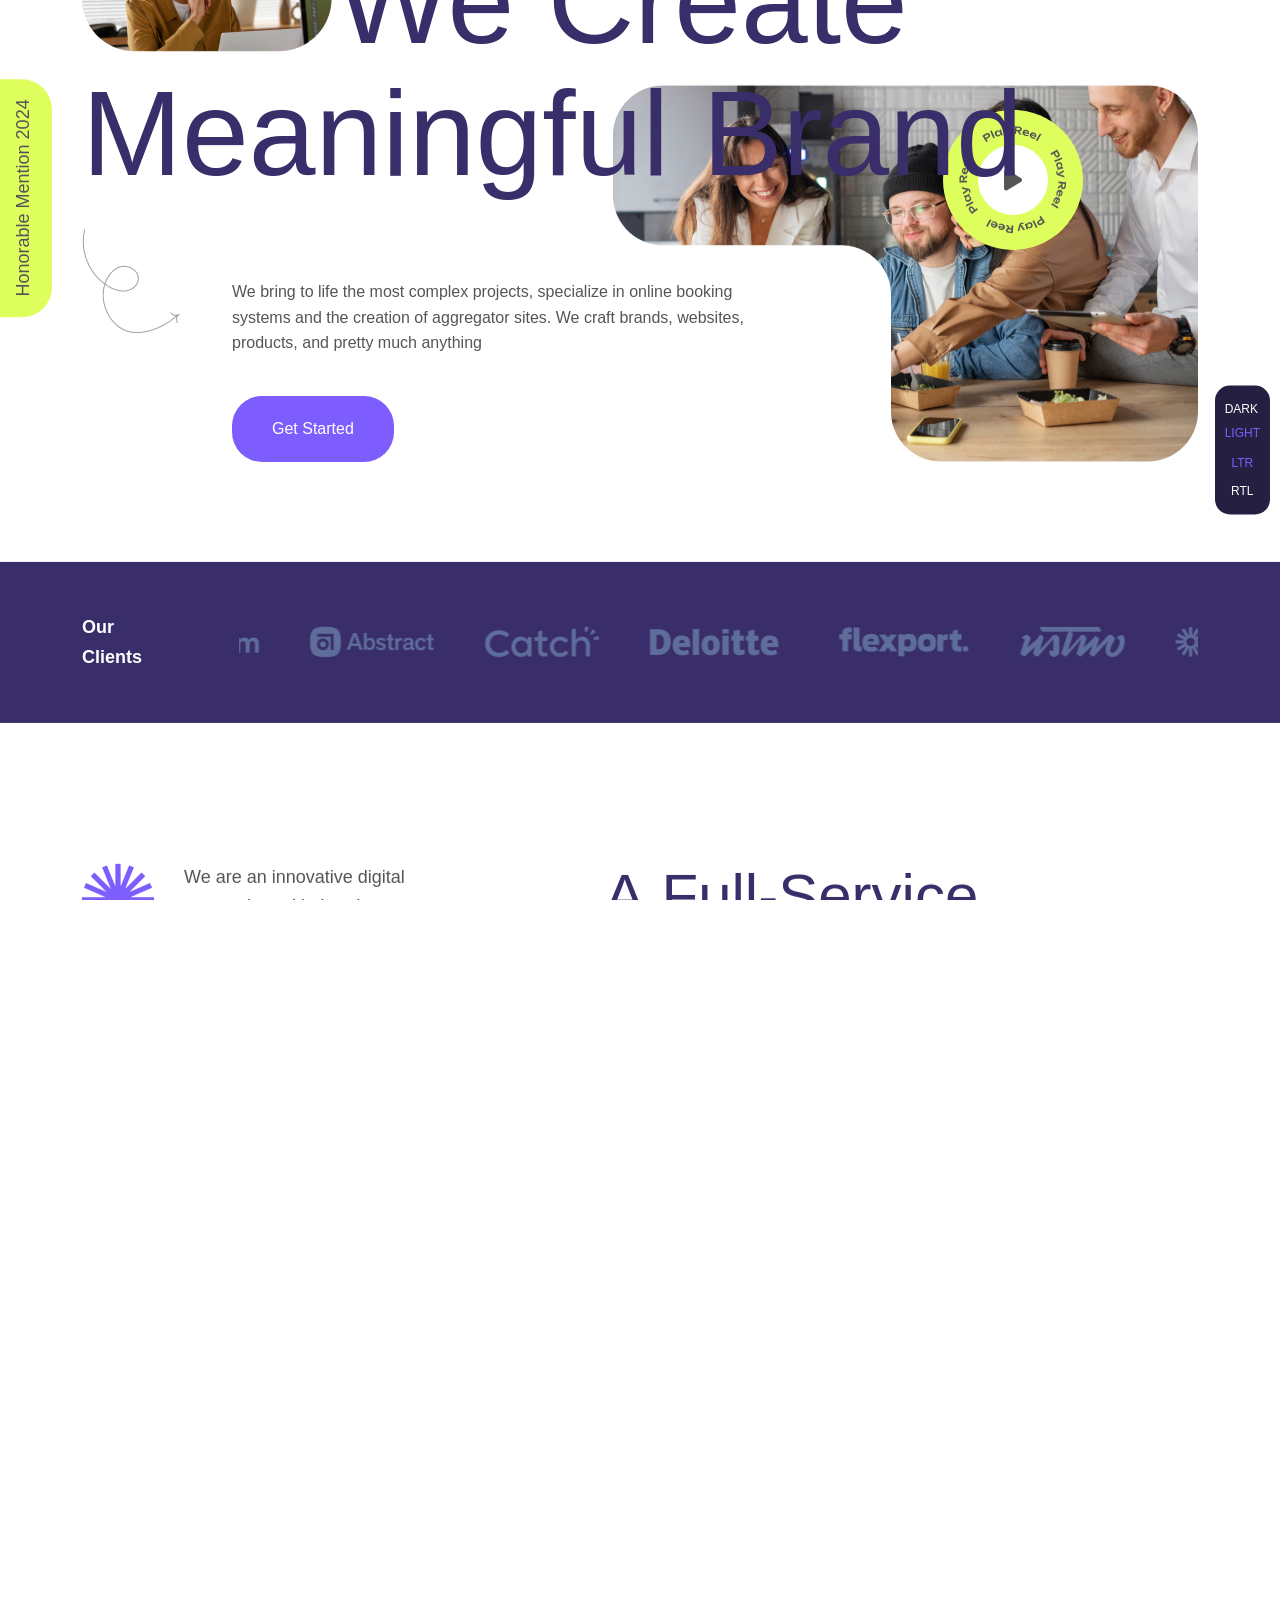
==== index.html @ 532e9f5b "initial setup" ====
<!DOCTYPE html>
<html lang="en">

<head>
  <meta charset="UTF-8">
  <meta name="viewport" content="width=device-width, initial-scale=1.0">
  <title>Home - One</title>

  <!-- Fav Icon -->
  <link rel="icon" type="image/x-icon" href="assets/imgs/logo/favicon.png">

  <link rel="stylesheet" href="assets/css/all.min.css">
  <link rel="stylesheet" href="assets/css/bootstrap.min.css">
  <link rel="stylesheet" href="assets/css/swiper-bundle.min.css">
  <link rel="stylesheet" href="assets/css/meanmenu.min.css">
  <link rel="stylesheet" href="assets/css/magnific-popup.css">
  <link rel="stylesheet" href="assets/css/master.css">
  <link rel="stylesheet" href="assets/css/style.css">
  <!-- <link rel="stylesheet" href="style.css"> -->

</head>

<body>


  <!-- Switcher Area Start -->
  <div class="switcher__area">
    <ul class="mode">
      <li><a href="index-dark.html">dark</a></li>
      <li><a href="index.html" class="active">light</a></li>
    </ul>
    <div class="switcher__btn mode-type">
      <button class="active" data-mode="ltr">LTR</button>
      <button data-mode="rtl">RTL</button>
    </div>
  </div>
  <!-- Switcher Area End -->


  <!-- Go to Top -->
  <button class="cxu--go-top">
    <span class="icon-1"><img src="assets/imgs/shape/go-top.png" alt="Icon"></span>
    <span class="icon-2"><img src="assets/imgs/shape/go-top.png" alt="Icon"></span>
  </button>


  <!-- Preloader -->
  <div class="cxu-preloader">
    <div class="wrapper">
      <div class="lines">
        <span class="line line-1"></span>
        <span class="line line-2"></span>
        <span class="line line-3"></span>
        <span class="line line-4"></span>
        <span class="line line-5"></span>
        <span class="line line-6"></span>
        <span class="line line-7"></span>
        <span class="line line-8"></span>
        <span class="line line-9"></span>
      </div>
      <div class="text">Loading...</div>
    </div>
  </div>


  <div id="smooth-wrapper">
    <div id="smooth-content">

      <!-- Header section start -->
      <header class="header__area">
        <div class="header__wrapper">
          <div class="header__logo">
            <a href="index.html"><img src="assets/imgs/logo/logo.png" alt="Logo"></a>
          </div>
          <div class="header__menu">
            <nav class="main-menu">
              <ul>
                <li class="has-submenu"><a href="#">Home</a>
                  <ul class="sub-menu">
                    <li><a href="index.html">Home 1</a></li>
                    <li><a href="index-dark.html">Home 1 dark</a></li>
                    <li><a href="index-2.html">Home 2</a></li>
                    <li><a href="index-2-dark.html">Home 2 dark</a></li>
                    <li><a href="index-3.html">Home 3</a></li>
                    <li><a href="index-3-dark.html">Home 3 dark</a></li>
                    <li><a href="index-4.html">Home 4</a></li>
                    <li><a href="index-4-dark.html">Home 4 dark</a></li>
                    <li><a href="index-5.html">Home 5</a></li>
                    <li><a href="index-5-dark.html">Home 5 dark</a></li>
                  </ul>
                </li>
                <li class="has-submenu"><a href="#">About</a>
                  <ul class="sub-menu">
                    <li><a href="about-me.html">About Me</a></li>
                    <li><a href="about-me-dark.html">About Me dark</a></li>
                    <li><a href="about-us.html">about us</a></li>
                    <li><a href="about-us-dark.html">about us dark</a></li>
                  </ul>
                </li>
                <li class="has-submenu"><a href="#">Pages</a>
                  <ul class="sub-menu">
                    <li class="has-submenu"><a href="services.html">services</a>
                      <ul class="sub-menu">
                        <li><a href="services.html">service</a></li>
                        <li><a href="services-dark.html">service dark</a></li>
                        <li><a href="services-2.html">service V.2</a></li>
                        <li><a href="services-2-dark.html">service V.2 dark</a></li>
                        <li><a href="services-3.html">service V.3</a></li>
                        <li><a href="services-3-dark.html">service V.3 dark</a></li>
                        <li><a href="service-details.html">service details</a></li>
                        <li><a href="service-details-dark.html">service details dark</a></li>
                      </ul>
                    </li>
                    <li class="has-submenu"><a href="portfolio.html">portfolio</a>
                      <ul class="sub-menu">
                        <li><a href="portfolio.html">portfolio</a></li>
                        <li><a href="portfolio-dark.html">portfolio dark</a></li>
                        <li><a href="portfolio-2.html">portfolio V.2</a></li>
                        <li><a href="portfolio-2-dark.html">portfolio V.2 dark</a></li>
                        <li><a href="portfolio-details.html">portfolio details</a></li>
                        <li><a href="portfolio-details-dark.html">portfolio details dark</a></li>
                      </ul>
                    </li>
                    <li class="has-submenu"><a href="portfolio.html">team</a>
                      <ul class="sub-menu">
                        <li><a href="team.html">team</a></li>
                        <li><a href="team-dark.html">team dark</a></li>
                        <li><a href="team-2.html">team V.2</a></li>
                        <li><a href="team-2-dark.html">team V.2 dark</a></li>
                      </ul>
                    </li>
                    <li><a href="pricing-plan.html">pricing plan</a></li>
                    <li><a href="pricing-plan-dark.html">pricing plan dark</a></li>
                    <li><a href="faq.html">FAQs</a></li>
                    <li><a href="faq-dark.html">FAQs dark</a></li>
                    <li><a href="404.html">404 Error</a></li>
                    <li><a href="404-dark.html">404 Error dark</a></li>
                    <li><a href="contact-dark.html">contact dark</a></li>
                  </ul>
                </li>
                <li class="has-submenu"><a href="#">blogs</a>
                  <ul class="sub-menu">
                    <li><a href="blog.html">blog</a></li>
                    <li><a href="blog-dark.html">blog dark</a></li>
                    <li><a href="blog-2.html">blog v.2</a></li>
                    <li><a href="blog-2-dark.html">blog v.2 dark</a></li>
                    <li><a href="blog-3.html">blog v.3</a></li>
                    <li><a href="blog-3-dark.html">blog v.3 dark</a></li>
                    <li><a href="blog-details.html">blog details</a></li>
                    <li><a href="blog-details-dark.html">blog details dark</a></li>
                    <li><a href="blog-details-2.html">blog details v.2</a></li>
                    <li><a href="blog-details-2-dark.html">blog details v.2 dark</a></li>
                  </ul>
                </li>
                <li><a href="contact.html">Contact</a></li>
              </ul>
            </nav>
          </div>
          <div class="header__others">
            <a href="contact.html" class="cxu-btn-primary">let's talk</a>
            <button class="open__menu"><img src="assets/imgs/logo/hamburger-2.png" alt="Icon"></button>
          </div>
        </div>
      </header>
      <!-- Header section end -->


      <!-- Mobile Menu start -->
      <div class="mobile__menu">
        <button class="close__menu"><i class="fa-solid fa-xmark"></i></button>
      </div>
      <!-- Mobile Menu end -->


      <!-- Hero section start -->
      <section class="hero__area pt-100 pb-100">
        <div class="container">
          <div class="hero__content">
            <div class="hero__title-wrap">
              <img src="assets/imgs/hero/1.png" alt="Image" class="hero-zoom img" data-ease="bounce" data-delay="0.5">
              <h1 class="hero__title cxu-words"> We Create Meaningful Brand </h1>
              <span class="modal-wrap hero-fade-2" data-ease="bounce" data-delay="1">
                <a class="modal__btn style-1 video-popup" href="https://www.youtube.com/watch?v=YLslsZuEaNE">
                  <img class="image" src="assets/imgs/shape/play-reel.png" alt="Icon">
                  <span class="icon"><i class="fa-solid fa-play"></i></span>
                </a>
              </span>
            </div>

            <div class="hero__info">
              <div class="hero__shape">
                <img src="assets/imgs/shape/arrow.png" alt="Icon">
              </div>
              <div class="hero__text">
                <p class="hero-fade" data-ease="back" data-delay="1.3">We bring to life the most complex projects,
                  specialize in online
                  booking
                  systems and the creation of
                  aggregator sites. We craft brands, websites, products, and pretty much anything</p>
                <div class="hero-fade" data-ease="back" data-delay="1.5">
                  <a class="cxu-btn-primary" href="contact.html">Get Started</a>
                </div>
              </div>
            </div>

            <div class="hero__img hero-zoom" data-ease="bounce" data-delay="1.5">
              <img src="assets/imgs/hero/2.png" alt="Image">
            </div>
          </div>
        </div>

        <div class="mention">
          <div class="text">Honorable Mention 2024</div>
        </div>
      </section>
      <!-- Hero section end -->


      <!-- Logo slider section start -->
      <section class="logo__slider-area">
        <div class="container">
          <div class="logo__slider-wrapper">
            <div class="logo__slider-left">
              <h3 class="title">Our <br> Clients</h3>
            </div>
            <div class="logo__slider-right">
              <div class="swiper logo__slider">
                <div class="swiper-wrapper">
                  <div class="swiper-slide">
                    <div class="logo"><img src="assets/imgs/client/logo.png" alt="Logo"></div>
                  </div>
                  <div class="swiper-slide">
                    <div class="logo"><img src="assets/imgs/client/logo-2.png" alt="Logo"></div>
                  </div>
                  <div class="swiper-slide">
                    <div class="logo"><img src="assets/imgs/client/logo-3.png" alt="Logo"></div>
                  </div>
                  <div class="swiper-slide">
                    <div class="logo"><img src="assets/imgs/client/logo-4.png" alt="Logo"></div>
                  </div>
                  <div class="swiper-slide">
                    <div class="logo"><img src="assets/imgs/client/logo-5.png" alt="Logo"></div>
                  </div>
                  <div class="swiper-slide">
                    <div class="logo"><img src="assets/imgs/client/logo-6.png" alt="Logo"></div>
                  </div>
                  <div class="swiper-slide">
                    <div class="logo"><img src="assets/imgs/client/logo.png" alt="Logo"></div>
                  </div>
                  <div class="swiper-slide">
                    <div class="logo"><img src="assets/imgs/client/logo-2.png" alt="Logo"></div>
                  </div>
                  <div class="swiper-slide">
                    <div class="logo"><img src="assets/imgs/client/logo-3.png" alt="Logo"></div>
                  </div>
                  <div class="swiper-slide">
                    <div class="logo"><img src="assets/imgs/client/logo-4.png" alt="Logo"></div>
                  </div>
                  <div class="swiper-slide">
                    <div class="logo"><img src="assets/imgs/client/logo-5.png" alt="Logo"></div>
                  </div>
                  <div class="swiper-slide">
                    <div class="logo"><img src="assets/imgs/client/logo-6.png" alt="Logo"></div>
                  </div>
                </div>
              </div>
            </div>
          </div>
        </div>
      </section>
      <!-- Logo slider section end -->


      <!-- About section start -->
      <section class="about__area pt-140 pb-140">
        <div class="container">
          <div class="about__top">
            <div class="about__text">
              <img src="assets/imgs/shape/star-2.png" alt="Shape" class="circle">
              <p class="cxu-lines">We are an innovative digital agency based in London, UK.</p>
              <img src="assets/imgs/shape/arrow-2.png" alt="Icon" class="arrow">
            </div>
            <div class="about__title">
              <h2 class="sec-title cxu-words">A Full-Service Design Agency Comprised of Diverse Minds </h2>
            </div>
          </div>
          <div class="about__img">
            <div class="cxu-fade" data-ease="ease">
              <img src="assets/imgs/about/1.png" alt="Image" class="image">
            </div>

            <div class="cxu-fade" data-ease="bounce">
              <a class="modal__btn style-2" href="about-us.html">
                <img class="image" src="assets/imgs/shape/about-reel.png" alt="Icon">
                <div class="icon">
                  <div class="icon-1"><img src="assets/imgs/shape/arrow-5.svg" alt="Icon"></div>
                  <div class="icon-2"><img src="assets/imgs/shape/arrow-5.svg" alt="Icon"></div>
                </div>
              </a>
            </div>
          </div>
        </div>
      </section>
      <!-- About section end -->


      <!-- Service section start -->
      <section class="service__area pt-140 pb-140">
        <div class="container">
          <div class="service__top">
            <h2 class="sec-sub-title cxu-chars">(03) Services</h2>
            <h3 class="sec-title cxu-words">Find a service <br> That works for you</h3>
          </div>

          <div class="cxu__service style-1">
            <div class="service-item cxu-fade" data-ease="back">
              <div class="number">/01</div>
              <h4 class="title">Branding & <br> Storytelling</h4>
              <ul class="services">
                <li><img src="assets/imgs/shape/arrow-3.svg" alt="Icon">Logo Design</li>
                <li><img src="assets/imgs/shape/arrow-3.svg" alt="Icon">Brand Guidelines</li>
                <li><img src="assets/imgs/shape/arrow-3.svg" alt="Icon">Custom Emails</li>
                <li><img src="assets/imgs/shape/arrow-3.svg" alt="Icon">Visual Identity</li>
                <li><img src="assets/imgs/shape/arrow-3.svg" alt="Icon">Social Banners</li>
                <li><img src="assets/imgs/shape/arrow-3.svg" alt="Icon">Presentations</li>
              </ul>
              <div class="link">
                <a href="service-details.html">
                  <span class="icon-1"><img src="assets/imgs/shape/arrow-4.svg" alt="Icon"></span>
                  <span class="icon-2"><img src="assets/imgs/shape/arrow-4.svg" alt="Icon"></span>
                </a>
              </div>
              <div class="hover-img" data-depth="10">
                <img src="assets/imgs/service/1.jpg" alt="Image">
              </div>
            </div>
            <div class="service-item cxu-fade" data-ease="back">
              <div class="number">/02</div>
              <h4 class="title">Web Design <br> & Platforms </h4>
              <ul class="services">
                <li><img src="assets/imgs/shape/arrow-3.svg" alt="Icon">Logo Design</li>
                <li><img src="assets/imgs/shape/arrow-3.svg" alt="Icon">Brand Guidelines</li>
                <li><img src="assets/imgs/shape/arrow-3.svg" alt="Icon">Custom Emails</li>
                <li><img src="assets/imgs/shape/arrow-3.svg" alt="Icon">Visual Identity</li>
                <li><img src="assets/imgs/shape/arrow-3.svg" alt="Icon">Social Banners</li>
                <li><img src="assets/imgs/shape/arrow-3.svg" alt="Icon">Presentations</li>
              </ul>
              <div class="link">
                <a href="service-details.html">
                  <span class="icon-1"><img src="assets/imgs/shape/arrow-4.svg" alt="Icon"></span>
                  <span class="icon-2"><img src="assets/imgs/shape/arrow-4.svg" alt="Icon"></span>
                </a>
              </div>
              <div class="hover-img" data-depth="10">
                <img src="assets/imgs/portfolio/1.jpg" alt="Image">
              </div>
            </div>
            <div class="service-item cxu-fade" data-ease="back">
              <div class="number">/03</div>
              <h4 class="title">Graphic <br> Design</h4>
              <ul class="services">
                <li><img src="assets/imgs/shape/arrow-3.svg" alt="Icon">Logo Design</li>
                <li><img src="assets/imgs/shape/arrow-3.svg" alt="Icon">Brand Guidelines</li>
                <li><img src="assets/imgs/shape/arrow-3.svg" alt="Icon">Custom Emails</li>
                <li><img src="assets/imgs/shape/arrow-3.svg" alt="Icon">Visual Identity</li>
                <li><img src="assets/imgs/shape/arrow-3.svg" alt="Icon">Social Banners</li>
                <li><img src="assets/imgs/shape/arrow-3.svg" alt="Icon">Presentations</li>
              </ul>
              <div class="link">
                <a href="service-details.html">
                  <span class="icon-1"><img src="assets/imgs/shape/arrow-4.svg" alt="Icon"></span>
                  <span class="icon-2"><img src="assets/imgs/shape/arrow-4.svg" alt="Icon"></span>
                </a>
              </div>
              <div class="hover-img" data-depth="10">
                <img src="assets/imgs/service/1.jpg" alt="Image">
              </div>
            </div>
            <div class="service-item cxu-fade" data-ease="back">
              <div class="number">/04</div>
              <h4 class="title">Digital <br> Marketing</h4>
              <ul class="services">
                <li><img src="assets/imgs/shape/arrow-3.svg" alt="Icon">Logo Design</li>
                <li><img src="assets/imgs/shape/arrow-3.svg" alt="Icon">Brand Guidelines</li>
                <li><img src="assets/imgs/shape/arrow-3.svg" alt="Icon">Custom Emails</li>
                <li><img src="assets/imgs/shape/arrow-3.svg" alt="Icon">Visual Identity</li>
                <li><img src="assets/imgs/shape/arrow-3.svg" alt="Icon">Social Banners</li>
                <li><img src="assets/imgs/shape/arrow-3.svg" alt="Icon">Presentations</li>
              </ul>
              <div class="link">
                <a href="service-details.html">
                  <span class="icon-1"><img src="assets/imgs/shape/arrow-4.svg" alt="Icon"></span>
                  <span class="icon-2"><img src="assets/imgs/shape/arrow-4.svg" alt="Icon"></span>
                </a>
              </div>
              <div class="hover-img">
                <img src="assets/imgs/service/1.jpg" alt="Image">
              </div>
            </div>
          </div>
        </div>
      </section>
      <!-- Service section end -->


      <!-- Portfolio section start -->
      <section class="portfolio__area pt-140 pb-140">
        <div class="container">
          <div class="portfolio__top">
            <div class="portfolio__title">
              <h2 class="sec-sub-title cxu-chars">(04) Portfolio</h2>
              <h3 class="sec-title cxu-words">Features <br> Works</h3>
            </div>
            <div class="portfolio__text cxu-lines">
              <p>We design exceptional brands, products, web apps, mobile apps, websites for startups and enterprises
                for your business grotws.</p>
            </div>
          </div>
        </div>
        <div class="portfolio__btm">
          <div class="cxu--portfolio style-1">
            <div class="swiper portfolio__slider">
              <div class="swiper-wrapper">
                <div class="swiper-slide">
                  <div class="portfolio-item cxu-fade" data-ease="back">
                    <div class="thumb">
                      <a href="portfolio-details.html"><img src="assets/imgs/portfolio/1.jpg" alt="Image"></a>
                    </div>
                    <h3 class="title"><a href="portfolio-details.html">Custom UX Design</a></h3>
                    <ul>
                      <li><a href="#" class="cxu-btn-border">Art Director</a></li>
                      <li><a href="#" class="cxu-btn-border">User Interface</a></li>
                    </ul>
                  </div>
                </div>
                <div class="swiper-slide">
                  <div class="portfolio-item cxu-fade" data-ease="back">
                    <div class="thumb">
                      <a href="portfolio-details.html"><img src="assets/imgs/portfolio/2.jpg" alt="Image"></a>
                    </div>
                    <h3 class="title"><a href="portfolio-details.html">Custom UX Design</a></h3>
                    <ul>
                      <li><a href="#" class="cxu-btn-border">Art Director</a></li>
                      <li><a href="#" class="cxu-btn-border">User Interface</a></li>
                    </ul>
                  </div>
                </div>
                <div class="swiper-slide">
                  <div class="portfolio-item cxu-fade" data-ease="back">
                    <div class="thumb">
                      <a href="portfolio-details.html"><img src="assets/imgs/portfolio/1.jpg" alt="Image"></a>
                    </div>
                    <h3 class="title"><a href="portfolio-details.html">Custom UX Design</a></h3>
                    <ul>
                      <li><a href="#" class="cxu-btn-border">Art Director</a></li>
                      <li><a href="#" class="cxu-btn-border">User Interface</a></li>
                    </ul>
                  </div>
                </div>
                <div class="swiper-slide">
                  <div class="portfolio-item cxu-fade" data-ease="back">
                    <div class="thumb">
                      <a href="portfolio-details.html"><img src="assets/imgs/portfolio/1.jpg" alt="Image"></a>
                    </div>
                    <h3 class="title"><a href="portfolio-details.html">Custom UX Design</a></h3>
                    <ul>
                      <li><a href="#" class="cxu-btn-border">Art Director</a></li>
                      <li><a href="#" class="cxu-btn-border">User Interface</a></li>
                    </ul>
                  </div>
                </div>
                <div class="swiper-slide">
                  <div class="portfolio-item cxu-fade" data-ease="back">
                    <div class="thumb">
                      <a href="portfolio-details.html"><img src="assets/imgs/portfolio/2.jpg" alt="Image"></a>
                    </div>
                    <h3 class="title"><a href="portfolio-details.html">Custom UX Design</a></h3>
                    <ul>
                      <li><a href="#" class="cxu-btn-border">Art Director</a></li>
                      <li><a href="#" class="cxu-btn-border">User Interface</a></li>
                    </ul>
                  </div>
                </div>
                <div class="swiper-slide">
                  <div class="portfolio-item cxu-fade" data-ease="back">
                    <div class="thumb">
                      <a href="portfolio-details.html"><img src="assets/imgs/portfolio/2.jpg" alt="Image"></a>
                    </div>
                    <h3 class="title"><a href="portfolio-details.html">Custom UX Design</a></h3>
                    <ul>
                      <li><a href="#" class="cxu-btn-border">Art Director</a></li>
                      <li><a href="#" class="cxu-btn-border">User Interface</a></li>
                    </ul>
                  </div>
                </div>
              </div>
              <div class="navigation">
                <div class="btn-next"><img src="assets/imgs/shape/arrow-7.svg" alt="Icon"></div>
                <div class="btn-prev"><img src="assets/imgs/shape/arrow-6.svg" alt="Icon"></div>
              </div>
            </div>
          </div>
        </div>
      </section>
      <!-- Portfolio section end -->


      <!-- Testimonial section start -->
      <section class="testimonial__area pt-140 pb-140">
        <div class="container">
          <div class="testimonial__wrapper">
            <div class="testimonial__left">
              <h3 class="sec-sub-title cxu-chars">(05) Testimonial</h3>
              <div class="testimonial__info cxu-fade" data-ease="power1">
                <img src="assets/imgs/tesitmonial/1.png" alt="Image" class="client-img">
                <p>1.5k World wide customers <br> work with us</p>
              </div>
            </div>
            <div class="testimonial__right cxu-fade" data-ease="power1">
              <div class="cxu--testimonial style-1">
                <div class="swiper testimonial__slider">
                  <div class="swiper-wrapper">
                    <div class="swiper-slide">
                      <div class="item">
                        <img src="assets/imgs/tesitmonial/quote.png" alt="Quote" class="quote">
                        <p>We cater to the creative needs of the broadest range of clients. Whether you are a for diev
                          development agency looking to outsource design work, a company in search of a Product
                          Designer.
                        </p>
                        <h3 class="client">Esther Howard</h3>
                        <h4 class="designation">Product Manager</h4>
                      </div>
                    </div>
                    <div class="swiper-slide">
                      <div class="item">
                        <img src="assets/imgs/tesitmonial/quote.png" alt="Quote" class="quote">
                        <p>We cater to the creative needs of the broadest range of clients. Whether you are a for diev
                          development agency looking to outsource design work, a company in search of a Product
                          Designer.
                        </p>
                        <h3 class="client">Esther Howard</h3>
                        <h4 class="designation">Product Manager</h4>
                      </div>
                    </div>
                    <div class="swiper-slide">
                      <div class="item">
                        <img src="assets/imgs/tesitmonial/quote.png" alt="Quote" class="quote">
                        <p>We cater to the creative needs of the broadest range of clients. Whether you are a for diev
                          development agency looking to outsource design work, a company in search of a Product
                          Designer.
                        </p>
                        <h3 class="client">Esther Howard</h3>
                        <h4 class="designation">Product Manager</h4>
                      </div>
                    </div>
                    <div class="swiper-slide">
                      <div class="item">
                        <img src="assets/imgs/tesitmonial/quote.png" alt="Quote" class="quote">
                        <p>We cater to the creative needs of the broadest range of clients. Whether you are a for diev
                          development agency looking to outsource design work, a company in search of a Product
                          Designer.
                        </p>
                        <h3 class="client">Esther Howard</h3>
                        <h4 class="designation">Product Manager</h4>
                      </div>
                    </div>
                    <div class="swiper-slide">
                      <div class="item">
                        <img src="assets/imgs/tesitmonial/quote.png" alt="Quote" class="quote">
                        <p>We cater to the creative needs of the broadest range of clients. Whether you are a for diev
                          development agency looking to outsource design work, a company in search of a Product
                          Designer.
                        </p>
                        <h3 class="client">Esther Howard</h3>
                        <h4 class="designation">Product Manager</h4>
                      </div>
                    </div>
                  </div>
                  <div class="navigation">
                    <div class="btn-next"><img src="assets/imgs/shape/arrow-7.svg" alt="Icon"></div>
                    <div class="btn-prev"><img src="assets/imgs/shape/arrow-6.svg" alt="Icon"></div>
                  </div>
                </div>
              </div>
            </div>
          </div>
        </div>
      </section>
      <!-- Testimonial section end -->


      <!-- Blog area start -->
      <section class="blog__area pt-140 pb-140">
        <div class="container">
          <div class="blog__top">
            <h2 class="sec-sub-title cxu-chars">(06) Blog</h2>
            <h3 class="sec-title cxu-lines">Featured articles</h3>
          </div>

          <div class="cxu--posts style-1">
            <article class="cxu-post cxu-fade" data-ease="power1">
              <div class="thumb-img">
                <img src="assets/imgs/blog/1.jpg" alt="Image">
              </div>
              <ul class="category">
                <li><a class="cxu-btn-border" href="#">Art Director</a></li>
                <li><a class="cxu-btn-border" href="#">User Interface</a></li>
              </ul>
              <div class="title-wrap">
                <h4 class="title"><a href="blog-details.html">What you need to know for success online</a></h4>
                <a href="blog-details.html" class="link cxu-btn-border">Read More <i
                    class="fa-solid fa-arrow-right"></i></a>
              </div>
            </article>
            <article class="cxu-post cxu-fade" data-ease="power1">
              <div class="thumb-img">
                <img src="assets/imgs/blog/1.jpg" alt="Image">
              </div>
              <ul class="category">
                <li><a class="cxu-btn-border" href="#">Art Director</a></li>
                <li><a class="cxu-btn-border" href="#">User Interface</a></li>
              </ul>
              <div class="title-wrap">
                <h4 class="title"><a href="blog-details.html">Staying ahead of the curve in the digital world</a></h4>
                <a href="blog-details.html" class="link cxu-btn-border">Read More <i
                    class="fa-solid fa-arrow-right"></i></a>
              </div>
            </article>
            <article class="cxu-post cxu-fade" data-ease="power1">
              <div class="thumb-img">
                <img src="assets/imgs/blog/1.jpg" alt="Image">
              </div>
              <ul class="category">
                <li><a class="cxu-btn-border" href="#">Art Director</a></li>
                <li><a class="cxu-btn-border" href="#">User Interface</a></li>
              </ul>
              <div class="title-wrap">
                <h4 class="title"><a href="blog-details.html">Why partnering with the pros makes sense</a></h4>
                <a href="blog-details.html" class="link cxu-btn-border">Read More <i
                    class="fa-solid fa-arrow-right"></i></a>
              </div>
            </article>
          </div>
        </div>
      </section>
      <!-- Blog area end -->


      <!-- CTA section start -->
      <section class="cta__area pt-150 pb-150">
        <div class="container">
          <div class="cta__content">
            <h2 class="sec-title cxu-lines">Let's Create an Amazing Project Together!</h2>
            <div class="cxu-fade" data-ease="bounce">
              <a class="modal__btn style-2" href="contact.html">
                <img src="assets/imgs/shape/contact.png" alt="Icon" class="image">
                <div class="icon">
                  <div class="icon-1"><img src="assets/imgs/shape/arrow-4.svg" alt="Icon"></div>
                  <div class="icon-2"><img src="assets/imgs/shape/arrow-4.svg" alt="Icon"></div>
                </div>
              </a>
            </div>
            <img src="assets/imgs/shape/cta-5.png" alt="Shape" class="shape-5" data-speed="0.9">
          </div>
        </div>

        <img src="assets/imgs/shape/cta.png" alt="Shape" class="shape" data-speed="0.89">
        <img src="assets/imgs/shape/cta-2.png" alt="Shape" class="shape-2" data-speed="0.9">
        <img src="assets/imgs/shape/cta-3.png" alt="Shape" class="shape-3" data-speed="0.95">
        <img src="assets/imgs/shape/cta-4.png" alt="Shape" class="shape-4">
      </section>
      <!-- CTA section end -->


      <!-- Logo slider section start -->
      <section class="logo__slider-area-2">
        <div class="swiper text__slider style-1 cxu-fade" data-ease="back">
          <div class="swiper-wrapper">
            <div class="swiper-slide">
              <div class="text">Creating</div>
            </div>
            <div class="swiper-slide">
              <div class="shape"><img src="assets/imgs/shape/star.png" alt="Shape"></div>
            </div>
            <div class="swiper-slide">
              <div class="text">digital</div>
            </div>
            <div class="swiper-slide">
              <div class="shape"><img src="assets/imgs/shape/star.png" alt="Shape"></div>
            </div>
            <div class="swiper-slide">
              <div class="text">masterpieces</div>
            </div>
            <div class="swiper-slide">
              <div class="shape"><img src="assets/imgs/shape/star.png" alt="Shape"></div>
            </div>
            <div class="swiper-slide">
              <div class="text">business</div>
            </div>
            <div class="swiper-slide">
              <div class="shape"><img src="assets/imgs/shape/star.png" alt="Shape"></div>
            </div>
            <div class="swiper-slide">
              <div class="text">success</div>
            </div>
          </div>
          <div class="swiper-pagination"></div>
        </div>
      </section>
      <!-- Logo slider section end -->


      <!-- Footer section start -->
      <footer class="footer__area">
        <div class="footer__top-wrapper">
          <div class="container">
            <div class="footer__top">
              <div class="footer__logo">
                <img src="assets/imgs/logo/logo-2.png" alt="Logo">
              </div>
              <div class="footer__widget">
                <h3 class="footer__title">Who We Are</h3>
                <ul class="footer__menu">
                  <li><a href="about-us.html">About Us</a></li>
                  <li><a href="portfolio.html">Works</a></li>
                  <li><a href="blog.html">Blog</a></li>
                  <li><a href="contact.html">Contact Us</a></li>
                </ul>
              </div>
              <div class="footer__widget">
                <h3 class="footer__title">Services</h3>
                <ul class="footer__menu">
                  <li><a href="service-details.html">Graphic Design</a></li>
                  <li><a href="service-details.html">Product Design</a></li>
                  <li><a href="service-details.html">Web Development</a></li>
                  <li><a href="service-details.html">Digital Marketing</a></li>
                </ul>
              </div>
              <div class="footer__newsletter">
                <h3 class="footer__title">Get In Touch</h3>
                <div class="newsletter">
                  <form action="#">
                    <input type="email" name="email" placeholder="info@yourmail.com">
                    <button type="submit" class="submit"><i class="fa-solid fa-arrow-right"></i></button>
                    <label for="note">
                      <input type="checkbox" name="note" id="note">
                      by signing up, you agree to receive mail.
                    </label>
                  </form>
                </div>
              </div>
            </div>
          </div>
        </div>
        <div class="footer__btm-wrapper">
          <div class="container">
            <div class="footer__btm">
              <div class="footer__contact">
                <h4 class="title">Mail Us</h4>
                <a href="mailto:info@yourmail.com">info@yourmail.com</a>
              </div>
              <div class="footer__contact">
                <h4 class="title">Call Us</h4>
                <a href="tel:1234567899">(00) 123 456 7899</a>
              </div>
              <div class="footer__contact">
                <h4 class="title">Office Address</h4>
                <a>255 Sheet, New Town, Ukrian</a>
              </div>
              <div class="footer__social-wrapper">
                <ul class="footer__social">
                  <li><a href="https://www.facebook.com/codexup" target="_blank"><i
                        class="fa-brands fa-facebook-f"></i></a></li>
                  <li><a href="https://twitter.com/" target="_blank"><i class="fa-brands fa-twitter"></i></a></li>
                  <li><a href="https://www.linkedin.com/" target="_blank"><i class="fa-brands fa-linkedin-in"></i></a>
                  </li>
                  <li><a href="https://www.instagram.com/" target="_blank"><i class="fa-brands fa-instagram"></i></a>
                  </li>
                </ul>
              </div>
            </div>
          </div>
        </div>
      </footer>
      <!-- Footer section end -->


    </div>
  </div>



  <script src="assets/js/jquery-3.6.1.min.js"></script>
  <script src="assets/js/bootstrap.bundle.min.js"></script>
  <script src="assets/js/swiper-bundle.min.js"></script>
  <script src="assets/js/jquery.meanmenu.min.js"></script>
  <script src="assets/js/counter.js"></script>
  <script src="assets/js/gsap.min.js"></script>
  <script src="assets/js/ScrollSmoother.min.js"></script>
  <script src="assets/js/ScrollTrigger.min.js"></script>
  <script src="assets/js/SplitText.min.js"></script>
  <script src="assets/js/MotionPathPlugin.min.js"></script>
  <script src="assets/js/DrawSVGPlugin.min.js"></script>
  <script src="assets/js/jquery.magnific-popup.min.js"></script>
  <script src="assets/js/main.js"></script>
</body>

</html>
---- assets/css/master.css ----
﻿@charset "UTF-8";
/*-----------------------------------------------------------------------------------

  Theme Name: Banizzo - Digital Agency HTML5 Template
  Author: CodeXup
  Support: codexup.dev@gmail.com
  Description: Banizzo – is a Digital Agency HTML5 Template that comes with high-quality 2 Pre build Home Pages and many built-in awesome inner pages  which are perfect for any creative agencies, designers, digital agencies, freelancers, developers, designers, marketing, startup, blog and portfolio.
  Version: 1.0

-----------------------------------------------------------------------------------

/************ TABLE OF CONTENTS ***************

  01. VARIBALES DECLARARION
  02. MIXIN DECLARATION
  03. TYPOGRAPHY CSS START
  04. THEME CSS START
  05. BUTTON CSS START
  06. TITLE CSS START
  07. WIDGET CSS START
  08. ANIMATION CSS START
  09. LOADING CSS START
  10. MENU CSS START
  11. MODAL CSS START
  12. HEADER CSS START
  13. OFFCANVAS CSS START
  14. HERO CSS START
  15. FEATURE CSS START
  16. ABOUT CSS START
  17. SERVICE CSS START
  18. COUNTER CSS START
  19. TESTIMONIAL CSS START
  20. PROCESS CSS START
  21. TEAM CSS START
  22. PORTFOLIO CSS START
  23. HIRE CSS START
  24. PRICE CSS START
  25. BRAND CSS START
  26. BLOG CSS START
  27. CONTACT CSS START
  28. FOOTER CSS START

**********************************************/
/*----------------------------------------*/
/*  01. VARIBALES DECLARARION
/*----------------------------------------*/
@import url("../../../../css2");
:root {
  --primary: #392D6A;
  --secondary: #DEFE5D;
  --white: #fff;
  --white-2: #E8E8E8;
  --white-3: #E2E2E2;
  --black: #000000;
  --black-2: #060606;
  --black-3: #232323;
  --gray: #555555;
  --gray-2: #999999;
  --green: #7D5DFE;
  --green-2: #09002E;
  --green-3: #120837;
  --green-4: #251F41;
  --green-5: #48339d;
  --font-unbounded: "Unbounded", sans-serif;
  --font-inter: "Inter", sans-serif;
}

/*----------------------------------------*/
/*  01. SPACE CSS START
/*----------------------------------------*/
.pb-100 {
  padding-bottom: 100px;
}
@media (max-width: 991px) {
  .pb-100 {
    padding-bottom: 90px;
  }
}
@media (max-width: 767px) {
  .pb-100 {
    padding-bottom: 60px;
  }
}

.pb-110 {
  padding-bottom: 110px;
}
@media (max-width: 1199px) {
  .pb-110 {
    padding-bottom: 100px;
  }
}
@media (max-width: 1199px) {
  .pb-110 {
    padding-bottom: 90px;
  }
}
@media (max-width: 767px) {
  .pb-110 {
    padding-bottom: 60px;
  }
}

.pb-120 {
  padding-bottom: 120px;
}
@media (max-width: 1199px) {
  .pb-120 {
    padding-bottom: 100px;
  }
}
@media (max-width: 1199px) {
  .pb-120 {
    padding-bottom: 90px;
  }
}
@media (max-width: 767px) {
  .pb-120 {
    padding-bottom: 60px;
  }
}

.pb-130 {
  padding-bottom: 130px;
}
@media (max-width: 1199px) {
  .pb-130 {
    padding-bottom: 100px;
  }
}
@media (max-width: 1199px) {
  .pb-130 {
    padding-bottom: 90px;
  }
}
@media (max-width: 767px) {
  .pb-130 {
    padding-bottom: 60px;
  }
}

.pb-140 {
  padding-bottom: 140px;
}
@media (max-width: 1199px) {
  .pb-140 {
    padding-bottom: 100px;
  }
}
@media (max-width: 1199px) {
  .pb-140 {
    padding-bottom: 90px;
  }
}
@media (max-width: 767px) {
  .pb-140 {
    padding-bottom: 60px;
  }
}

.pb-150 {
  padding-bottom: 150px;
}
@media (max-width: 1199px) {
  .pb-150 {
    padding-bottom: 100px;
  }
}
@media (max-width: 1199px) {
  .pb-150 {
    padding-bottom: 90px;
  }
}
@media (max-width: 767px) {
  .pb-150 {
    padding-bottom: 60px;
  }
}

.pt-100 {
  padding-top: 100px;
}
@media (max-width: 991px) {
  .pt-100 {
    padding-top: 90px;
  }
}
@media (max-width: 767px) {
  .pt-100 {
    padding-top: 60px;
  }
}

.pt-110 {
  padding-top: 110px;
}
@media (max-width: 1199px) {
  .pt-110 {
    padding-top: 100px;
  }
}
@media (max-width: 991px) {
  .pt-110 {
    padding-top: 90px;
  }
}
@media (max-width: 767px) {
  .pt-110 {
    padding-top: 60px;
  }
}

.pt-120 {
  padding-top: 120px;
}
@media (max-width: 1199px) {
  .pt-120 {
    padding-top: 100px;
  }
}
@media (max-width: 991px) {
  .pt-120 {
    padding-top: 90px;
  }
}
@media (max-width: 767px) {
  .pt-120 {
    padding-top: 60px;
  }
}

.pt-130 {
  padding-top: 130px;
}
@media (max-width: 1199px) {
  .pt-130 {
    padding-top: 100px;
  }
}
@media (max-width: 991px) {
  .pt-130 {
    padding-top: 90px;
  }
}
@media (max-width: 767px) {
  .pt-130 {
    padding-top: 60px;
  }
}

.pt-140 {
  padding-top: 140px;
}
@media (max-width: 1199px) {
  .pt-140 {
    padding-top: 100px;
  }
}
@media (max-width: 991px) {
  .pt-140 {
    padding-top: 90px;
  }
}
@media (max-width: 767px) {
  .pt-140 {
    padding-top: 60px;
  }
}

.pt-150 {
  padding-top: 150px;
}
@media (max-width: 1199px) {
  .pt-150 {
    padding-top: 100px;
  }
}
@media (max-width: 991px) {
  .pt-150 {
    padding-top: 90px;
  }
}
@media (max-width: 767px) {
  .pt-150 {
    padding-top: 60px;
  }
}

.mt-100 {
  margin-top: 100px;
}
@media (max-width: 991px) {
  .mt-100 {
    margin-top: 90px;
  }
}
@media (max-width: 767px) {
  .mt-100 {
    margin-top: 60px;
  }
}

.mt-110 {
  margin-top: 110px;
}
@media (max-width: 1199px) {
  .mt-110 {
    margin-top: 100px;
  }
}
@media (max-width: 991px) {
  .mt-110 {
    margin-top: 90px;
  }
}
@media (max-width: 767px) {
  .mt-110 {
    margin-top: 60px;
  }
}

.mt-120 {
  margin-top: 120px;
}
@media (max-width: 1199px) {
  .mt-120 {
    margin-top: 100px;
  }
}
@media (max-width: 991px) {
  .mt-120 {
    margin-top: 90px;
  }
}
@media (max-width: 767px) {
  .mt-120 {
    margin-top: 60px;
  }
}

.mb-100 {
  margin-bottom: 100px;
}
@media (max-width: 991px) {
  .mb-100 {
    margin-bottom: 90px;
  }
}
@media (max-width: 767px) {
  .mb-100 {
    margin-bottom: 60px;
  }
}

.mb-110 {
  margin-bottom: 110px;
}
@media (max-width: 1199px) {
  .mb-110 {
    margin-bottom: 100px;
  }
}
@media (max-width: 991px) {
  .mb-110 {
    margin-bottom: 90px;
  }
}
@media (max-width: 767px) {
  .mb-110 {
    margin-bottom: 60px;
  }
}

.mb-120 {
  margin-bottom: 120px;
}
@media (max-width: 1199px) {
  .mb-120 {
    margin-bottom: 100px;
  }
}
@media (max-width: 991px) {
  .mb-120 {
    margin-bottom: 90px;
  }
}
@media (max-width: 767px) {
  .mb-120 {
    margin-bottom: 60px;
  }
}

/*----------------------------------------*/
/*  02. MIXIN DECLARATION
/*----------------------------------------*/
/*----------------------------------------*/
/* 03. TYPOGRAPHY CSS START
/*----------------------------------------*/
* {
  margin: 0;
  padding: 0;
}

body {
  font-family: var(--font-unbounded);
}

html {
  scroll-behavior: smooth;
}

h1,
h2,
h3,
h4,
h5,
h6 {
  padding: 0;
  margin: 0;
  position: relative;
  z-index: 1;
}

ul,
ol {
  padding: 0;
  margin: 0;
}

li {
  list-style: none;
}

a {
  text-decoration: none;
  -webkit-transition: all 0.3s;
  transition: all 0.3s;
  color: inherit;
}

p {
  padding: 0;
  margin: 0;
  font-style: normal;
  line-height: 1.6;
  font-weight: 400;
  font-size: 16px;
  color: var(--gray);
  font-family: var(--font-inter);
}
.dark p {
  color: var(--gray-2);
}

img {
  max-width: 100%;
}

/*----------------------------------------*/
/* 04. THEME CSS START
/*----------------------------------------*/
.dark {
  background-color: var(--black-2);
}

.dir-rtl {
  direction: rtl;
}

.mention {
  border-radius: 0px 30px 30px 0px;
  background-color: var(--secondary);
  position: absolute;
  top: 50%;
  inset-inline-start: 0;
  padding: 20px 15px 20px 10px;
  -webkit-transform: translateY(-50%);
          transform: translateY(-50%);
}
.dir-rtl .mention {
  border-radius: 30px 0 0 30px;
}
@media (max-width: 1199px) {
  .mention {
    padding: 20px 5px 20px 0;
    border-radius: 0 20px 20px 0;
  }
}
@media (max-width: 767px) {
  .mention {
    display: none;
  }
}
.mention .text {
  color: #555;
  font-size: 18px;
  font-weight: 400;
  line-height: 1.5;
  font-family: var(--font-inter);
  -webkit-writing-mode: tb-rl;
      -ms-writing-mode: tb-rl;
          writing-mode: tb-rl;
  -webkit-transform: rotate(180deg);
          transform: rotate(180deg);
}

.social-media {
  gap: 10px;
  display: -webkit-box;
  display: -ms-flexbox;
  display: flex;
  -webkit-box-align: center;
      -ms-flex-align: center;
          align-items: center;
}
.social-media li a {
  color: #999999;
  padding: 0 5px;
  font-size: 18px;
}
.social-media li a:hover {
  color: var(--primary);
}
.social-media.hover-1 li a:hover i {
  -webkit-transform: scale(1.3);
          transform: scale(1.3);
}
.social-media.hover-1 li a i {
  -webkit-transition: all 0.3s;
  transition: all 0.3s;
}

.social--share {
  gap: 20px;
  display: -webkit-box;
  display: -ms-flexbox;
  display: flex;
  -webkit-box-align: center;
      -ms-flex-align: center;
          align-items: center;
}
.social--share .text {
  font-size: 18px;
  font-weight: 500;
  line-height: 1.5;
  color: var(--primary);
  text-transform: capitalize;
}
.dark .social--share .text {
  color: var(--green);
}
.social--share .social-media {
  gap: 5px;
}

.search--box {
  position: relative;
  z-index: 3;
}
.search--box button {
  border: none;
  font-size: 18px;
  font-weight: 300;
  background-color: transparent;
}
.dark .search--box button {
  color: var(--white-3);
}
.search--box .search-close {
  display: none;
}
.search--box form {
  width: 300px;
  padding: 10px;
  position: absolute;
  inset-inline-end: -30px;
  background-color: var(--white-3);
  -webkit-transform: translateY(30px);
          transform: translateY(30px);
  -webkit-transition: all 0.3s;
  transition: all 0.3s;
  opacity: 0;
  visibility: hidden;
  z-index: 1;
}
@media (max-width: 1399px) {
  .search--box form {
    inset-inline-end: -15px;
  }
}
@media (max-width: 767px) {
  .search--box form {
    inset-inline-end: -75px;
  }
}
.search--box form.showed {
  opacity: 1;
  visibility: visible;
  -webkit-transform: translateY(10px);
          transform: translateY(10px);
}
@media (max-width: 767px) {
  .search--box form.showed {
    -webkit-transform: translateY(15px);
            transform: translateY(15px);
  }
}
.search--box form input {
  width: 100%;
  padding: 10px;
  font-size: 16px;
  border-radius: 5px;
  outline: none;
  border: 1px solid var(--white-3);
}
.search--inline input {
  width: 300px;
  padding: 10px;
  font-size: 16px;
  border-radius: 5px;
  outline: none;
  border: 1px solid var(--white-3);
}

.separator {
  height: 1px;
  background-color: #EAEAEA;
  -webkit-margin-start: 195px;
          margin-inline-start: 195px;
  margin-right: 195px;
}
.dark .separator {
  background-color: var(--black-3);
}
@media (max-width: 1399px) {
  .separator {
    -webkit-margin-start: 30px;
            margin-inline-start: 30px;
    margin-right: 30px;
  }
}

.list-check {
  display: -ms-grid;
  display: grid;
  -ms-grid-columns: 1fr 20px 1fr;
  grid-template-columns: repeat(2, 1fr);
  grid-gap: 20px;
  padding-top: 25px;
  padding-bottom: 50px;
}
@media (max-width: 1199px) {
  .list-check {
    -ms-grid-columns: 1fr;
    grid-template-columns: 1fr;
    grid-gap: 15px;
    padding-top: 30px;
  }
}
.list-check li {
  font-size: 18px;
  font-weight: 600;
  color: var(--black-2);
  position: relative;
  -webkit-padding-start: 35px;
          padding-inline-start: 35px;
}
@media (max-width: 991px) {
  .list-check li {
    font-size: 16px;
  }
}
.list-check li::before {
  position: absolute;
  content: "\f00c";
  inset-inline-start: 0;
  width: 25px;
  height: 25px;
  font-weight: 700;
  font-family: "Font Awesome 6 Free";
  font-size: 16px;
  border: 1px solid var(--primary);
  border-radius: 100px;
  color: var(--primary);
  text-align: center;
  line-height: 25px;
}
.list-check-2 {
  display: -webkit-box;
  display: -ms-flexbox;
  display: flex;
  -webkit-box-orient: vertical;
  -webkit-box-direction: normal;
      -ms-flex-direction: column;
          flex-direction: column;
  gap: 25px;
}
@media (max-width: 1399px) {
  .list-check-2 {
    gap: 20px;
  }
}
@media (max-width: 991px) {
  .list-check-2 {
    gap: 15px;
  }
}
.list-check-2 li {
  font-size: 18px;
  color: var(--black-2);
  position: relative;
  -webkit-padding-start: 35px;
          padding-inline-start: 35px;
}
@media (max-width: 1199px) {
  .list-check-2 li {
    font-size: 16px;
    -webkit-padding-start: 25px;
            padding-inline-start: 25px;
  }
}
@media (max-width: 991px) {
  .list-check-2 li {
    font-size: 14px;
  }
}
@media (max-width: 767px) {
  .list-check-2 li {
    font-size: 16px;
  }
}
.list-check-2 li::before {
  position: absolute;
  content: "\f058";
  inset-inline-start: 0;
  width: 25px;
  height: 25px;
  font-weight: 700;
  color: var(--primary);
  font-family: "Font Awesome 6 Free";
}
.list-check-2 li.disabled {
  color: var(--gray-6);
}
.list-check-2 li.disabled::before {
  color: var(--gray-2);
}

.cxu--go-top {
  position: fixed;
  inset-inline-end: 20px;
  bottom: 0;
  font-size: 14px;
  color: var(--primary);
  border: none;
  border-radius: 3px;
  cursor: pointer;
  z-index: 99;
  opacity: 0;
  visibility: hidden;
  -webkit-transition: all 0.7s;
  transition: all 0.7s;
  gap: 5px;
  display: -webkit-box;
  display: -ms-flexbox;
  display: flex;
  -ms-flex-wrap: wrap;
      flex-wrap: wrap;
  -webkit-box-pack: center;
      -ms-flex-pack: center;
          justify-content: center;
  padding: 10px;
  overflow: hidden;
}
.cxu--go-top img {
  max-width: 16px;
}
.cxu--go-top.showed {
  bottom: 20px;
  opacity: 1;
  visibility: visible;
}
.cxu--go-top .icon-1 {
  -webkit-transition: all 0.5s;
  transition: all 0.5s;
}
.cxu--go-top .icon-2 {
  position: absolute;
  -webkit-transform: translateY(50px);
          transform: translateY(50px);
  -webkit-transition: all 0.5s;
  transition: all 0.5s;
  opacity: 0;
}
.cxu--go-top:hover {
  bottom: 20px;
  opacity: 1;
  visibility: visible;
  background-position: 100% 100%;
}
.cxu--go-top:hover .icon-1 {
  opacity: 0;
  -webkit-transform: translateY(-50px);
          transform: translateY(-50px);
}
.cxu--go-top:hover .icon-2 {
  opacity: 1;
  -webkit-transform: translate(0);
          transform: translate(0);
}

@-webkit-keyframes preloaderAnimation {
  0% {
    opacity: 1;
    height: 20px;
  }
  50% {
    opacity: 0;
    height: 25px;
  }
  100% {
    opacity: 1;
    height: 20px;
  }
}

@keyframes preloaderAnimation {
  0% {
    opacity: 1;
    height: 20px;
  }
  50% {
    opacity: 0;
    height: 25px;
  }
  100% {
    opacity: 1;
    height: 20px;
  }
}
.error__area {
  height: 100vh;
  text-align: center;
}
.error__content {
  display: -webkit-box;
  display: -ms-flexbox;
  display: flex;
  -webkit-box-orient: vertical;
  -webkit-box-direction: normal;
      -ms-flex-direction: column;
          flex-direction: column;
  -webkit-box-align: center;
      -ms-flex-align: center;
          align-items: center;
  -webkit-box-pack: center;
      -ms-flex-pack: center;
          justify-content: center;
  height: 100vh;
}
.error__content .number {
  font-size: 260px;
  line-height: 1;
  font-weight: 700;
  color: var(--primary);
}
.dark .error__content .number {
  color: var(--white);
}
@media (max-width: 991px) {
  .error__content .number {
    font-size: 200px;
  }
}
@media (max-width: 767px) {
  .error__content .number {
    font-size: 120px;
  }
}
.error__content .number span {
  -webkit-text-fill-color: transparent;
  -webkit-text-stroke: 3px var(--primary);
}
.dark .error__content .number span {
  -webkit-text-stroke: 3px var(--secondary);
}
.error__content .title {
  font-size: 48px;
  padding-bottom: 30px;
  color: var(--primary);
}
.dark .error__content .title {
  color: var(--white);
}
@media (max-width: 767px) {
  .error__content .title {
    font-size: 30px;
  }
}
.error__content p {
  max-width: 600px;
  padding-bottom: 30px;
}
.dark .error__content p {
  color: var(--white-3);
}

.home-wrapper-6 {
  padding: 0;
  margin: 0;
  width: 100vw;
  height: 100vh;
  overflow: hidden;
  display: -webkit-box;
  display: -ms-flexbox;
  display: flex;
  -webkit-box-orient: vertical;
  -webkit-box-direction: normal;
      -ms-flex-direction: column;
          flex-direction: column;
}

/*----------------------------------------*/
/* 05. BUTTON CSS START
/*----------------------------------------*/
.cxu-btn-primary {
  font-size: 16px;
  font-weight: 500;
  line-height: 1.6;
  color: var(--white);
  display: -webkit-inline-box;
  display: -ms-inline-flexbox;
  display: inline-flex;
  gap: 10px;
  -webkit-box-align: center;
      -ms-flex-align: center;
          align-items: center;
  padding: 20px 40px;
  border-radius: 30px;
  background-color: var(--green);
  position: relative;
  overflow: hidden;
  z-index: 1;
}
.dir-rtl .cxu-btn-primary i {
  -webkit-transform: rotate(180deg);
          transform: rotate(180deg);
}
@media (max-width: 991px) {
  .cxu-btn-primary {
    padding: 12px 24px;
  }
}
.cxu-btn-primary::before {
  position: absolute;
  content: "";
  width: 0%;
  height: 100%;
  inset-inline-start: 0;
  top: 0;
  background-color: var(--primary);
  -webkit-transition: all 0.5s;
  transition: all 0.5s;
  z-index: -1;
}
.cxu-btn-primary:hover {
  color: var(--white);
}
.cxu-btn-primary:hover::before {
  width: 100%;
}
.cxu-btn-border {
  gap: 10px;
  font-size: 16px;
  font-weight: 500;
  line-height: 1.6;
  color: var(--white);
  display: -webkit-inline-box;
  display: -ms-inline-flexbox;
  display: inline-flex;
  -webkit-box-align: center;
      -ms-flex-align: center;
          align-items: center;
  padding: 20px 40px;
  border-radius: 30px;
  border: 1px solid var(--white-3);
  position: relative;
  overflow: hidden;
  z-index: 1;
}
.dir-rtl .cxu-btn-border i {
  -webkit-transform: rotate(180deg);
          transform: rotate(180deg);
}
@media (max-width: 991px) {
  .cxu-btn-border {
    padding: 12px 24px;
  }
}
.cxu-btn-border::before {
  position: absolute;
  content: "";
  width: 80px;
  height: 80px;
  inset-inline-start: -60px;
  top: -60px;
  border-radius: 100%;
  background-color: #5a42b9;
  -webkit-transition: all 0.3s;
  transition: all 0.3s;
  z-index: -1;
  opacity: 0;
}
.cxu-btn-border::after {
  position: absolute;
  content: "";
  width: 80px;
  height: 80px;
  inset-inline-end: -60px;
  bottom: -60px;
  border-radius: 100%;
  background-color: #5a42b9;
  -webkit-transition: all 0.3s;
  transition: all 0.3s;
  z-index: -1;
  opacity: 0;
}
.cxu-btn-border:hover {
  color: var(--white);
  border-color: var(--green);
  background-color: var(--green);
}
.cxu-btn-border:hover::after {
  opacity: 1;
  bottom: -30px;
  opacity: 1;
  inset-inline-end: -30px;
}
.cxu-btn-border:hover::before {
  opacity: 1;
  top: -30px;
  opacity: 1;
  inset-inline-start: -30px;
}

.modal__btn {
  display: inline-block;
  width: 140px;
  height: 140px;
  border-radius: 100%;
  background-color: var(--secondary);
  position: relative;
}
.modal__btn i,
.modal__btn svg {
  -webkit-transition: all 0.3s;
  transition: all 0.3s;
}
.modal__btn svg {
  width: 1em;
  height: 1em;
}
.modal__btn:hover i,
.modal__btn:hover svg {
  color: var(--green);
}
.modal__btn .image,
.modal__btn .icon {
  position: absolute;
  top: 50%;
  left: 50%;
  -webkit-transform: translate(-50%, -50%);
          transform: translate(-50%, -50%);
}
.modal__btn .image {
  -webkit-animation: modalRotate 10s linear infinite;
          animation: modalRotate 10s linear infinite;
}
.modal__btn .icon {
  font-size: 24px;
  width: 70px;
  height: 70px;
  border-radius: 100%;
  background-color: var(--white);
  display: -webkit-box;
  display: -ms-flexbox;
  display: flex;
  -webkit-box-align: center;
      -ms-flex-align: center;
          align-items: center;
  -webkit-box-pack: center;
      -ms-flex-pack: center;
          justify-content: center;
  color: #555555;
  overflow: hidden;
}
.modal__btn.style-1:hover i {
  -webkit-transform: scale(1.5);
          transform: scale(1.5);
}
.modal__btn.style-2 .icon-1 {
  -webkit-transition: all 0.5s;
  transition: all 0.5s;
}
.dir-rtl .modal__btn.style-2 .icon-1 {
  -webkit-transform: rotate(-90deg) translate(0, 0);
          transform: rotate(-90deg) translate(0, 0);
}
.modal__btn.style-2 .icon-2 {
  position: absolute;
  -webkit-transform: translate(-35px, 35px);
          transform: translate(-35px, 35px);
  -webkit-transition: all 0.5s;
  transition: all 0.5s;
  opacity: 0;
}
.dir-rtl .modal__btn.style-2 .icon-2 {
  -webkit-transform: rotate(-90deg) translate(-35px, 35px);
          transform: rotate(-90deg) translate(-35px, 35px);
}
.modal__btn.style-2:hover .icon-1 {
  opacity: 0;
  -webkit-transform: translate(35px, -35px);
          transform: translate(35px, -35px);
}
.dir-rtl .modal__btn.style-2:hover .icon-1 {
  -webkit-transform: rotate(-90deg) translate(35px, -35px);
          transform: rotate(-90deg) translate(35px, -35px);
}
.modal__btn.style-2:hover .icon-2 {
  opacity: 1;
  -webkit-transform: translate(0, 0);
          transform: translate(0, 0);
}
.dir-rtl .modal__btn.style-2:hover .icon-2 {
  -webkit-transform: rotate(-90deg) translate(0, 0);
          transform: rotate(-90deg) translate(0, 0);
}

/*----------------------------------------*/
/*  06. TITLE CSS START
/*----------------------------------------*/
.sec-title {
  font-size: 70px;
  font-weight: 500;
  line-height: 1.1;
  color: var(--primary);
}
.dark .sec-title {
  color: var(--green);
}
@media (max-width: 1399px) {
  .sec-title {
    font-size: 60px;
  }
}
@media (max-width: 1199px) {
  .sec-title {
    font-size: 48px;
  }
}
@media (max-width: 991px) {
  .sec-title {
    font-size: 36px;
  }
}
@media (max-width: 991px) {
  .sec-title {
    font-size: 30px;
  }
}
@media (max-width: 767px) {
  .sec-title {
    font-size: 26px;
  }
}
.sec-title-2 {
  font-size: 50px;
  font-weight: 500;
  line-height: 1.1;
  color: var(--primary);
}
.dark .sec-title-2 {
  color: var(--green);
}
@media (max-width: 1199px) {
  .sec-title-2 {
    font-size: 40px;
  }
}
@media (max-width: 991px) {
  .sec-title-2 {
    font-size: 36px;
  }
}
@media (max-width: 767px) {
  .sec-title-2 {
    font-size: 32px;
  }
}

.sec-sub-title {
  font-size: 18px;
  font-weight: 500;
  line-height: 1.5;
  color: var(--white);
  text-transform: uppercase;
  font-family: var(--font-inter);
}

/*----------------------------------------*/
/*  07. WIDGET CSS START
/*----------------------------------------*/
.widget__title {
  font-size: 18px;
  font-weight: 500;
  line-height: 1.5;
  color: var(--primary);
  text-transform: capitalize;
  margin-bottom: 15px;
}
.dark .widget__title {
  color: var(--green);
}
.widget__search {
  padding: 30px;
  border-radius: 20px;
  background: #F9F9F9;
  margin-bottom: 30px;
}
.dark .widget__search {
  background: var(--black);
}
@media (max-width: 1199px) {
  .widget__search {
    padding: 30px 15px;
  }
}
.widget__search form {
  position: relative;
}
.widget__search input {
  width: 100%;
  border: none;
  font-weight: 400;
  font-size: 14px;
  color: #999999;
  outline: none;
  padding: 10px 40px 10px 10px;
  position: relative;
  border-radius: 3px;
  background-color: #f6f6f6;
  border: 1px solid #E1E1E1;
  font-family: var(--font-inter);
}
.widget__search input::-webkit-input-placeholder {
  opacity: 1;
}
.widget__search input::-moz-placeholder {
  opacity: 1;
}
.widget__search input:-ms-input-placeholder {
  opacity: 1;
}
.widget__search input::-ms-input-placeholder {
  opacity: 1;
}
.widget__search input::placeholder {
  opacity: 1;
}
.widget__search .submit {
  width: 30px;
  height: 30px;
  position: absolute;
  right: 7px;
  top: 7px;
  color: var(--white);
  background-color: var(--green);
  background-repeat: no-repeat;
  background-position: 18px;
  border-radius: 3px;
  outline: none;
  border: none;
}
.widget__category {
  padding: 30px;
  border-radius: 20px;
  background: #F9F9F9;
  margin-bottom: 30px;
}
.dark .widget__category {
  background: var(--black);
}
@media (max-width: 1199px) {
  .widget__category {
    padding: 30px 15px;
  }
}
.widget__category ul li {
  padding-bottom: 10px;
}
.widget__category ul li:first-child {
  padding-top: 15px;
  border-top: 1px solid #EFEFEF;
}
.dark .widget__category ul li:first-child {
  border-color: var(--black-3);
}
.widget__category ul li a {
  font-weight: 400;
  font-size: 16px;
  line-height: 26px;
  color: #999999;
  display: -webkit-box;
  display: -ms-flexbox;
  display: flex;
  -webkit-box-pack: justify;
      -ms-flex-pack: justify;
          justify-content: space-between;
  gap: 20px;
  position: relative;
  border-bottom: 1px solid #EFEFEF;
  font-family: var(--font-inter);
  padding-bottom: 15px;
}
.dark .widget__category ul li a {
  border-color: var(--black-3);
}
.widget__category ul li a::before {
  position: absolute;
  content: "\f054";
  width: 100%;
  height: 100%;
  inset-inline-start: 0;
  top: 0;
  font-weight: 700;
  font-family: "Font Awesome 6 Free";
  opacity: 0;
  -webkit-transition: all 0.3s;
  transition: all 0.3s;
  font-size: 14px;
}
.widget__category ul li a:hover {
  -webkit-padding-start: 15px;
          padding-inline-start: 15px;
  color: var(--primary);
}
.widget__category ul li a:hover::before {
  opacity: 1;
}
.widget__recent {
  padding: 30px;
  border-radius: 20px;
  background: #F9F9F9;
  margin-bottom: 30px;
}
.dark .widget__recent {
  background: var(--black);
}
.widget__tags {
  padding: 30px;
  border-radius: 20px;
  background: #F9F9F9;
  margin-bottom: 30px;
}
.dark .widget__tags {
  background: var(--black);
}
@media (max-width: 1199px) {
  .widget__tags {
    padding: 30px 15px;
  }
}
.widget__tags ul {
  display: -webkit-box;
  display: -ms-flexbox;
  display: flex;
  -webkit-box-align: center;
      -ms-flex-align: center;
          align-items: center;
  -ms-flex-wrap: wrap;
      flex-wrap: wrap;
  gap: 5px 16px;
}
.widget__tags li {
  display: inline-block;
}
.widget__tags li:last-child a::after {
  display: none;
}
.widget__tags li a {
  display: block;
  font-weight: 400;
  font-size: 14px;
  line-height: 22px;
  color: var(--gray);
  text-transform: capitalize;
  font-family: var(--font-inter);
  position: relative;
}
.dark .widget__tags li a {
  color: var(--gray-2);
}
.widget__tags li a::after {
  font-size: 14px;
  position: absolute;
  content: "/";
  width: 100%;
  height: 100%;
  inset-inline-end: calc(-100% - 5px);
  top: 0;
  -webkit-transition: all 0.3s;
  transition: all 0.3s;
}
.widget__tags li a:hover {
  color: var(--green);
}
.widget__share {
  padding: 30px;
  border-radius: 20px;
  background: #F9F9F9;
  margin-bottom: 30px;
}
.dark .widget__share {
  background: var(--black);
}
@media (max-width: 991px) {
  .widget__share {
    margin-bottom: 0;
  }
}
.widget__share li a {
  font-size: 24px;
}
.widget__share li a i {
  -webkit-transition: all 0.3s;
  transition: all 0.3s;
}
.widget__share li a:hover {
  color: var(--green);
}
.widget__share li a:hover i {
  -webkit-transform: scale(1.2);
          transform: scale(1.2);
}

/*----------------------------------------*/
/*  08. ANIMATION CSS START
/*----------------------------------------*/
@-webkit-keyframes cxuRipple {
  0% {
    -webkit-transform: scale(1);
            transform: scale(1);
    opacity: 1;
  }
  100% {
    -webkit-transform: scale(1.5);
            transform: scale(1.5);
    opacity: 0;
  }
}
@keyframes cxuRipple {
  0% {
    -webkit-transform: scale(1);
            transform: scale(1);
    opacity: 1;
  }
  100% {
    -webkit-transform: scale(1.5);
            transform: scale(1.5);
    opacity: 0;
  }
}
@-webkit-keyframes moveLeft {
  0% {
    -webkit-transform: translateX(-25px);
            transform: translateX(-25px);
  }
  50% {
    -webkit-transform: translateX(0);
            transform: translateX(0);
  }
  100% {
    -webkit-transform: translateX(-25px);
            transform: translateX(-25px);
  }
}
@keyframes moveLeft {
  0% {
    -webkit-transform: translateX(-25px);
            transform: translateX(-25px);
  }
  50% {
    -webkit-transform: translateX(0);
            transform: translateX(0);
  }
  100% {
    -webkit-transform: translateX(-25px);
            transform: translateX(-25px);
  }
}
@-webkit-keyframes moveBottom {
  0% {
    -webkit-transform: translateY(-25px);
            transform: translateY(-25px);
  }
  50% {
    -webkit-transform: translateY(0);
            transform: translateY(0);
  }
  100% {
    -webkit-transform: translateY(-25px);
            transform: translateY(-25px);
  }
}
@keyframes moveBottom {
  0% {
    -webkit-transform: translateY(-25px);
            transform: translateY(-25px);
  }
  50% {
    -webkit-transform: translateY(0);
            transform: translateY(0);
  }
  100% {
    -webkit-transform: translateY(-25px);
            transform: translateY(-25px);
  }
}
@-webkit-keyframes moveBottom2 {
  0% {
    -webkit-transform: translateY(-5px);
            transform: translateY(-5px);
  }
  25% {
    -webkit-transform: translateY(0);
            transform: translateY(0);
  }
  50% {
    -webkit-transform: translateY(5px);
            transform: translateY(5px);
  }
  75% {
    -webkit-transform: translateY(0);
            transform: translateY(0);
  }
  100% {
    -webkit-transform: translateY(-5px);
            transform: translateY(-5px);
  }
}
@keyframes moveBottom2 {
  0% {
    -webkit-transform: translateY(-5px);
            transform: translateY(-5px);
  }
  25% {
    -webkit-transform: translateY(0);
            transform: translateY(0);
  }
  50% {
    -webkit-transform: translateY(5px);
            transform: translateY(5px);
  }
  75% {
    -webkit-transform: translateY(0);
            transform: translateY(0);
  }
  100% {
    -webkit-transform: translateY(-5px);
            transform: translateY(-5px);
  }
}
@-webkit-keyframes rotate {
  0% {
    -webkit-transform: rotate(0deg);
            transform: rotate(0deg);
  }
  100% {
    -webkit-transform: rotate(360deg);
            transform: rotate(360deg);
  }
}
@keyframes rotate {
  0% {
    -webkit-transform: rotate(0deg);
            transform: rotate(0deg);
  }
  100% {
    -webkit-transform: rotate(360deg);
            transform: rotate(360deg);
  }
}
@-webkit-keyframes modalRotate {
  0% {
    -webkit-transform: translate(-50%, -50%) rotate(0deg);
            transform: translate(-50%, -50%) rotate(0deg);
  }
  100% {
    -webkit-transform: translate(-50%, -50%) rotate(360deg);
            transform: translate(-50%, -50%) rotate(360deg);
  }
}
@keyframes modalRotate {
  0% {
    -webkit-transform: translate(-50%, -50%) rotate(0deg);
            transform: translate(-50%, -50%) rotate(0deg);
  }
  100% {
    -webkit-transform: translate(-50%, -50%) rotate(360deg);
            transform: translate(-50%, -50%) rotate(360deg);
  }
}
@-webkit-keyframes Loading {
  0% {
    -webkit-transform: scaleY(0.1);
            transform: scaleY(0.1);
    background: var(--white);
  }
  50% {
    -webkit-transform: scaleY(1);
            transform: scaleY(1);
    background: var(--primary);
  }
  100% {
    -webkit-transform: scaleY(0.1);
            transform: scaleY(0.1);
    background: transparent;
  }
}
@keyframes Loading {
  0% {
    -webkit-transform: scaleY(0.1);
            transform: scaleY(0.1);
    background: var(--white);
  }
  50% {
    -webkit-transform: scaleY(1);
            transform: scaleY(1);
    background: var(--primary);
  }
  100% {
    -webkit-transform: scaleY(0.1);
            transform: scaleY(0.1);
    background: transparent;
  }
}
@-webkit-keyframes scroll {
  from {
    -webkit-transform: translateX(0);
    transform: translateX(0);
  }
  to {
    -webkit-transform: translateX(calc(-100% - 20px));
    transform: translateX(calc(-100% - 20px));
  }
}
@keyframes scroll {
  from {
    -webkit-transform: translateX(0);
    transform: translateX(0);
  }
  to {
    -webkit-transform: translateX(calc(-100% - 20px));
    transform: translateX(calc(-100% - 20px));
  }
}
@-webkit-keyframes cxufadeUp {
  0% {
    opacity: 0;
    -webkit-transform: translateY(50px);
            transform: translateY(50px);
  }
  100% {
    opacity: 1;
    -webkit-transform: translateY(0);
            transform: translateY(0);
  }
}
@keyframes cxufadeUp {
  0% {
    opacity: 0;
    -webkit-transform: translateY(50px);
            transform: translateY(50px);
  }
  100% {
    opacity: 1;
    -webkit-transform: translateY(0);
            transform: translateY(0);
  }
}
.cxufadeUp, .cxufadeUp4, .cxufadeUp3, .cxufadeUp2 {
  opacity: 0;
  -webkit-animation-name: cxufadeUp;
  animation-name: cxufadeUp;
  -webkit-animation-duration: 1s;
  animation-duration: 1s;
  -webkit-animation-fill-mode: forwards;
          animation-fill-mode: forwards;
}

.cxufadeUp2 {
  -webkit-animation-delay: 0.3s;
          animation-delay: 0.3s;
}

.cxufadeUp3 {
  -webkit-animation-delay: 0.45s;
          animation-delay: 0.45s;
}

.cxufadeUp4 {
  -webkit-animation-delay: 0.6s;
          animation-delay: 0.6s;
}

@-webkit-keyframes cxuSpin {
  0% {
    -webkit-transform: rotate(0deg);
    transform: rotate(0deg);
  }
  100% {
    -webkit-transform: rotate(360deg);
    transform: rotate(360deg);
  }
}
@keyframes cxuSpin {
  0% {
    -webkit-transform: rotate(0deg);
    transform: rotate(0deg);
  }
  100% {
    -webkit-transform: rotate(360deg);
    transform: rotate(360deg);
  }
}
.infinite-move {
  -webkit-animation: moveLeft 5s linear infinite;
          animation: moveLeft 5s linear infinite;
}

.infinite-move-2 {
  -webkit-animation: moveBottom 5s linear infinite;
          animation: moveBottom 5s linear infinite;
}

.infinite-move-3 {
  -webkit-animation: moveBottom2 3s linear infinite;
          animation: moveBottom2 3s linear infinite;
}

/*----------------------------------------*/
/*  09. LOADING CSS START
/*----------------------------------------*/
.cxu-preloader {
  position: absolute;
  width: 100%;
  height: 100%;
  background-color: var(--white-3);
  z-index: 9;
}
.cxu-preloader .wrapper {
  display: -webkit-box;
  display: -ms-flexbox;
  display: flex;
  -webkit-box-orient: vertical;
  -webkit-box-direction: normal;
      -ms-flex-direction: column;
          flex-direction: column;
  -webkit-box-align: center;
      -ms-flex-align: center;
          align-items: center;
  -webkit-box-pack: center;
      -ms-flex-pack: center;
          justify-content: center;
  height: 100%;
}
.cxu-preloader .lines {
  text-align: center;
}
.cxu-preloader .line {
  width: 3px;
  height: 20px;
  background: var(--primary);
  margin: 0 1px;
  display: inline-block;
  -webkit-animation: preloaderAnimation 1000ms infinite ease-in-out;
          animation: preloaderAnimation 1000ms infinite ease-in-out;
}
.cxu-preloader .line-1 {
  -webkit-animation-delay: 800ms;
          animation-delay: 800ms;
}
.cxu-preloader .line-2 {
  -webkit-animation-delay: 600ms;
          animation-delay: 600ms;
}
.cxu-preloader .line-3 {
  -webkit-animation-delay: 400ms;
          animation-delay: 400ms;
}
.cxu-preloader .line-4 {
  -webkit-animation-delay: 200ms;
          animation-delay: 200ms;
}
.cxu-preloader .line-6 {
  -webkit-animation-delay: 200ms;
          animation-delay: 200ms;
}
.cxu-preloader .line-7 {
  -webkit-animation-delay: 400ms;
          animation-delay: 400ms;
}
.cxu-preloader .line-8 {
  -webkit-animation-delay: 600ms;
          animation-delay: 600ms;
}
.cxu-preloader .line-9 {
  -webkit-animation-delay: 800ms;
          animation-delay: 800ms;
}
.cxu-preloader .text {
  color: var(--primary);
  margin: 5px 0;
  text-transform: uppercase;
  text-align: center;
  font-size: 20px;
  letter-spacing: 2px;
}

/*----------------------------------------*/
/*  10. MENU CSS START
/*----------------------------------------*/
.main-menu ul li {
  display: inline-block;
  padding: 0 20px;
}
.main-menu ul li:hover > .sub-menu {
  top: 80px;
  opacity: 1;
  visibility: visible;
}
.main-menu ul li a {
  display: block;
  padding: 25px 3px;
  color: var(--gray);
  font-size: 16px;
  font-weight: 400;
  line-height: 1.7;
  text-transform: uppercase;
  font-family: var(--font-inter);
  -webkit-transition: all 0.5s;
  transition: all 0.5s;
  position: relative;
}
.dark .main-menu ul li a {
  color: var(--white);
}
.main-menu ul li a::after {
  position: absolute;
  content: "";
  width: 5px;
  height: 5px;
  top: 20px;
  opacity: 0;
  inset-inline-start: calc(50% - 3px);
  -webkit-transition: all 0.5s;
  transition: all 0.5s;
  background-color: var(--primary);
  border-radius: 100px;
}
.main-menu ul li a:hover {
  color: var(--primary);
}
.dark .main-menu ul li a:hover {
  color: var(--green);
}
.main-menu ul li a:hover::after {
  opacity: 1;
}
.main-menu .sub-menu {
  position: absolute;
  width: 260px;
  top: 100px;
  background-color: var(--white);
  padding: 20px 0;
  opacity: 0;
  visibility: hidden;
  -webkit-transition: all 0.3s;
  transition: all 0.3s;
  -webkit-box-shadow: rgba(17, 12, 46, 0.15) 0px 48px 100px 0px;
          box-shadow: rgba(17, 12, 46, 0.15) 0px 48px 100px 0px;
  z-index: 99;
}
.dark .main-menu .sub-menu {
  background-color: var(--black);
}
.main-menu .sub-menu li {
  padding: 0 30px;
  display: block;
  text-align: start;
  position: relative;
}
.main-menu .sub-menu li:hover .sub-menu {
  top: 0;
  inset-inline-start: 100%;
  opacity: 1;
  visibility: visible;
}
.main-menu .sub-menu li a {
  padding: 5px 0;
}
.main-menu .sub-menu li a:hover {
  letter-spacing: 1px;
}
.main-menu .sub-menu li a::after {
  display: none;
}
.main-menu .sub-menu .sub-menu {
  position: absolute;
  width: 260px;
  inset-inline-start: 90%;
  top: 0;
  background-color: var(--white);
  padding: 20px 0;
  opacity: 0;
  visibility: hidden;
  -webkit-transition: all 0.3s;
  transition: all 0.3s;
  -webkit-box-shadow: rgba(17, 12, 46, 0.15) 0px 48px 100px 0px;
          box-shadow: rgba(17, 12, 46, 0.15) 0px 48px 100px 0px;
}
.dark .main-menu .sub-menu .sub-menu {
  background-color: var(--black);
}
.main-menu .sub-menu .sub-menu li {
  padding: 0 30px;
  display: block;
  text-align: start;
  position: relative;
}
.main-menu .sub-menu .sub-menu li a {
  padding: 5px 0;
}
.main-menu .has-submenu {
  position: relative;
}
.main-menu .has-submenu::after {
  position: absolute;
  content: "\f107";
  width: 15px;
  height: 15px;
  top: 26px;
  inset-inline-end: 5px;
  color: var(--gray);
  font-family: "Font Awesome 6 Free";
  font-weight: 700;
  -webkit-transition: all 0.2s;
  transition: all 0.2s;
}
.dark .main-menu .has-submenu::after {
  color: var(--white);
}
.main-menu .has-submenu:hover::after {
  color: var(--primary);
}
.dark .main-menu .has-submenu:hover::after {
  color: var(--green);
}
.main-menu .sub-menu .has-submenu {
  position: relative;
}
.main-menu .sub-menu .has-submenu:hover::after {
  color: var(--primary);
}
.dark .main-menu .sub-menu .has-submenu:hover::after {
  color: var(--green);
}
.main-menu .sub-menu .has-submenu::after {
  content: "\f105";
  top: 8px;
  inset-inline-end: 20px;
}
.dir-rtl .main-menu .sub-menu .has-submenu::after {
  -webkit-transform: rotate(180deg);
          transform: rotate(180deg);
}

/*----------------------------------------*/
/*  13. OFFCANVAS CSS START
/*----------------------------------------*/
.close__menu {
  width: 40px;
  height: 40px;
  position: absolute;
  inset-inline-end: 15px;
  top: 10px;
  font-size: 24px;
  color: var(--primary);
  padding: 1px 11px;
  cursor: pointer;
  border: none;
  border-radius: 100%;
  -webkit-transition: all 0.3s;
  transition: all 0.3s;
}

.open__menu {
  background: transparent;
  border: none;
  outline: none;
  width: 50px;
  height: 50px;
  border: 1px solid var(--white-3);
  border-radius: 100%;
  -webkit-margin-start: 20px;
          margin-inline-start: 20px;
  display: none;
}
@media (max-width: 1199px) {
  .open__menu {
    display: unset;
  }
}

.mobile__menu {
  display: none;
}
@media (max-width: 1199px) {
  .mobile__menu {
    display: block;
  }
}

.mean-container {
  top: 0;
  width: 350px;
  height: 100%;
  position: absolute;
  inset-inline-end: -360px;
  background-color: var(--primary);
  -webkit-transition: all 0.7s;
  transition: all 0.7s;
  z-index: 3;
  padding: 60px 0;
}
@media (max-width: 374px) {
  .mean-container {
    width: 300px;
  }
}
.mean-container .mean-nav > ul {
  display: block !important;
}
.mean-container .mean-bar {
  padding: 0;
  background: none;
}
.mean-container .mean-nav {
  margin: 0;
  background-color: transparent;
}
.mean-container .mean-nav ul li.mean-last a {
  border-bottom: 1px solid rgba(226, 226, 226, 0.1411764706);
}
.mean-container .mean-nav ul li a {
  color: var(--white);
  background-color: transparent;
  text-transform: capitalize;
  border-color: rgba(226, 226, 226, 0.1411764706);
}
.mean-container .mean-nav ul li li a {
  opacity: 1;
  border-color: rgba(226, 226, 226, 0.1411764706);
}
.mean-container .mean-nav ul li a.mean-expand {
  background: transparent;
  border-color: rgba(226, 226, 226, 0.1411764706) !important;
  font-size: 24px !important;
  font-weight: 400;
  line-height: 33px;
  border-bottom: none !important;
}
.mean-container .mean-nav ul li a.mean-expand:hover {
  background-color: transparent;
}
.mean-container a.meanmenu-reveal {
  display: none !important;
}

.offcanvas__area {
  z-index: 8;
  position: relative;
}
.offcanvas__area-2 {
  width: 100%;
  height: 100%;
  top: 0;
  inset-inline-start: 0;
  position: fixed;
  background: var(--primary);
  z-index: 5;
  -webkit-padding-start: 50px;
          padding-inline-start: 50px;
}
@media (max-width: 1199px) {
  .offcanvas__area-2 {
    -webkit-padding-start: 30px;
            padding-inline-start: 30px;
  }
}
@media (max-width: 991px) {
  .offcanvas__area-2 {
    -webkit-padding-start: 15px;
            padding-inline-start: 15px;
  }
}
.offcanvas__menu {
  position: fixed;
  top: 0;
  left: 0;
  height: 100%;
  width: 100%;
  background: var(--primary);
  -webkit-clip-path: circle(0px at 240px 50px);
          clip-path: circle(0px at 240px 50px);
  -webkit-transition: all 0.5s;
  transition: all 0.5s;
}
@media (max-width: 1919px) {
  .offcanvas__menu {
    -webkit-clip-path: circle(0px at 70px 50px);
            clip-path: circle(0px at 70px 50px);
  }
}
.offcanvas__menu.active {
  -webkit-clip-path: circle(75%);
          clip-path: circle(75%);
}
.offcanvas__menu ul {
  position: relative;
  padding-top: 100px;
  height: 100vh;
}
.offcanvas__menu ul li {
  text-align: center;
}
.offcanvas__menu ul li a {
  font-size: 60px;
  padding: 5px 20px;
  font-weight: 600;
  -webkit-transition: 0.5s;
  transition: 0.5s;
  color: var(--white);
  text-transform: capitalize;
}
@media (max-width: 767px) {
  .offcanvas__menu ul li a {
    font-size: 36px;
  }
}
.offcanvas__menu ul li a:hover {
  color: var(--green);
}
.offcanvas__menu ul li a:hover::before {
  content: attr(data-text);
  opacity: 1;
  left: 50%;
  letter-spacing: 10px;
  width: 1800px;
  height: 1800px;
}
.offcanvas__menu ul li a:before {
  content: "";
  position: absolute;
  top: 50%;
  left: 40%;
  -webkit-transform: translate(-50%, -50%);
          transform: translate(-50%, -50%);
  display: -webkit-box;
  display: -ms-flexbox;
  display: flex;
  -webkit-box-pack: center;
      -ms-flex-pack: center;
          justify-content: center;
  -webkit-box-align: center;
      -ms-flex-align: center;
          align-items: center;
  font-size: 120px;
  color: rgba(0, 0, 0, 0.1);
  border-radius: 50%;
  z-index: -1;
  opacity: 0;
  font-weight: 900;
  text-transform: uppercase;
  letter-spacing: 500px;
  -webkit-transition: letter-spacing 0.5s, left 0.5s;
  transition: letter-spacing 0.5s, left 0.5s;
}
@media (max-width: 767px) {
  .offcanvas__menu ul li a:before {
    display: none;
  }
}
.offcanvas__menu-2 {
  height: 100vh;
  padding-top: 100px;
  padding-bottom: 50px;
  overflow-y: auto;
}
@media (max-width: 767px) {
  .offcanvas__menu-2 {
    padding-top: 50px;
    padding-bottom: 0;
  }
}
.offcanvas__menu-2 .menu-item {
  opacity: 0;
  position: relative;
  margin-bottom: 25px;
}
.offcanvas__menu-2 .menu-item a {
  font-size: 60px;
  line-height: 1.2;
  font-weight: 700;
  color: var(--white);
  position: relative;
  text-transform: capitalize;
}
@media (max-width: 1199px) {
  .offcanvas__menu-2 .menu-item a {
    font-size: 48px;
  }
}
@media (max-width: 991px) {
  .offcanvas__menu-2 .menu-item a {
    font-size: 36px;
  }
}
@media (max-width: 767px) {
  .offcanvas__menu-2 .menu-item a {
    font-size: 32px;
  }
}
.offcanvas__menu-2 .menu-item.has-submenu > a:after {
  content: "\f078";
  position: absolute;
  font-size: 24px;
  top: 50%;
  -webkit-transform: translate(20px, -50%);
          transform: translate(20px, -50%);
  font-family: "Font Awesome 6 Free";
}
.dir-rtl .offcanvas__menu-2 .menu-item.has-submenu > a:after {
  -webkit-transform: translate(-20px, -50%);
          transform: translate(-20px, -50%);
}
.offcanvas__menu-2 .menu-item .sub-menu {
  display: none;
  padding-top: 10px;
}
.offcanvas__menu-2 .menu-item .sub-item {
  -webkit-padding-start: 30px;
          padding-inline-start: 30px;
  padding-bottom: 10px;
}
@media (max-width: 767px) {
  .offcanvas__menu-2 .menu-item .sub-item:last-child {
    padding-bottom: 0;
  }
}
.offcanvas__menu-2 .menu-item .sub-item a {
  font-size: 40px;
}
@media (max-width: 1199px) {
  .offcanvas__menu-2 .menu-item .sub-item a {
    font-size: 36px;
  }
}
@media (max-width: 991px) {
  .offcanvas__menu-2 .menu-item .sub-item a {
    font-size: 30px;
  }
}
@media (max-width: 767px) {
  .offcanvas__menu-2 .menu-item .sub-item a {
    font-size: 24px;
  }
}
.offcanvas__close {
  border-radius: 110px;
  padding: 14px 30px;
  display: -webkit-box;
  display: -ms-flexbox;
  display: flex;
  -webkit-box-align: center;
      -ms-flex-align: center;
          align-items: center;
  gap: 15px;
  color: var(--white);
  font-size: 18px;
  font-style: italic;
  font-weight: 500;
  line-height: 26px;
  text-transform: capitalize;
  border: 1px solid #D9D9D9;
  background-color: transparent;
  font-family: var(--font-inter);
  -webkit-transition: all 0.3s;
  transition: all 0.3s;
  position: absolute;
  z-index: 5;
  inset-inline-end: 50px;
  top: 50px;
}
@media (max-width: 767px) {
  .offcanvas__close {
    top: 15px;
    padding: 12px 24px;
    inset-inline-end: 15px;
  }
}
.offcanvas__close:hover {
  border-color: var(--green);
  background-color: var(--green);
}
.offcanvas__close-2 {
  position: absolute;
  width: 100px;
  height: 100px;
  inset-inline-end: 50px;
  cursor: pointer;
  top: 50px;
  z-index: 9;
  display: -webkit-box;
  display: -ms-flexbox;
  display: flex;
  -webkit-box-align: center;
      -ms-flex-align: center;
          align-items: center;
  -webkit-box-pack: center;
      -ms-flex-pack: center;
          justify-content: center;
}
@media (max-width: 991px) {
  .offcanvas__close-2 {
    top: 20px;
    inset-inline-end: 20px;
  }
}
@media (max-width: 767px) {
  .offcanvas__close-2 {
    width: 60px;
    height: 60px;
    top: 15px;
    inset-inline-end: 15px;
  }
}
@-webkit-keyframes morph {
  0% {
    border-radius: 60% 40% 30% 70%/60% 30% 70% 40%;
  }
  50% {
    border-radius: 30% 40% 70% 40%/50% 60% 30% 60%;
  }
  100% {
    border-radius: 60% 40% 30% 70%/60% 30% 70% 40%;
  }
}
@keyframes morph {
  0% {
    border-radius: 60% 40% 30% 70%/60% 30% 70% 40%;
  }
  50% {
    border-radius: 30% 40% 70% 40%/50% 60% 30% 60%;
  }
  100% {
    border-radius: 60% 40% 30% 70%/60% 30% 70% 40%;
  }
}
.offcanvas__close-2 .outline-1 {
  position: absolute;
  width: 100%;
  height: 100%;
  border: 1px solid var(--white);
  -webkit-animation: morph 5s linear infinite;
          animation: morph 5s linear infinite;
  border-radius: 60% 40% 30% 70%/60% 30% 70% 40%;
}
.offcanvas__close-2 .outline-2 {
  position: absolute;
  width: 100%;
  height: 100%;
  border: 1px solid var(--white);
  border-radius: 53% 47% 43% 57%/51% 39% 61% 49%;
}
.offcanvas__close-2 .line-1 {
  width: 50px;
  height: 2px;
  -webkit-transform: rotate(45deg) translate(18px, -18px);
          transform: rotate(45deg) translate(18px, -18px);
  display: inline-block;
  background-color: var(--white);
}
.dir-rtl .offcanvas__close-2 .line-1 {
  -webkit-transform: rotate(45deg) translate(-18px, 18px);
          transform: rotate(45deg) translate(-18px, 18px);
}
@media (max-width: 767px) {
  .offcanvas__close-2 .line-1 {
    width: 30px;
    height: 1px;
    -webkit-transform: rotate(45deg) translate(10px, -10px);
            transform: rotate(45deg) translate(10px, -10px);
  }
  .dir-rtl .offcanvas__close-2 .line-1 {
    -webkit-transform: rotate(45deg) translate(-10px, 10px);
            transform: rotate(45deg) translate(-10px, 10px);
  }
}
.offcanvas__close-2 .line-2 {
  width: 50px;
  height: 2px;
  -webkit-transform: rotate(-45deg) translate(-17px, -18px);
          transform: rotate(-45deg) translate(-17px, -18px);
  display: inline-block;
  background-color: var(--white);
}
.dir-rtl .offcanvas__close-2 .line-2 {
  -webkit-transform: rotate(-45deg) translate(17px, 18px);
          transform: rotate(-45deg) translate(17px, 18px);
}
@media (max-width: 767px) {
  .offcanvas__close-2 .line-2 {
    width: 30px;
    height: 1px;
    -webkit-transform: rotate(-45deg) translate(-11px, -11px);
            transform: rotate(-45deg) translate(-11px, -11px);
  }
  .dir-rtl .offcanvas__close-2 .line-2 {
    -webkit-transform: rotate(-45deg) translate(11px, 11px);
            transform: rotate(-45deg) translate(11px, 11px);
  }
}
.offcanvas__wrapper-2 {
  gap: 60px;
  display: -ms-grid;
  display: grid;
  -ms-grid-columns: 1fr 60px 2.5fr;
  grid-template-columns: 1fr 2.5fr;
}
@media (max-width: 1199px) {
  .offcanvas__wrapper-2 {
    -ms-grid-columns: 1fr 2fr;
    grid-template-columns: 1fr 2fr;
  }
}
@media (max-width: 991px) {
  .offcanvas__wrapper-2 {
    gap: 30px;
  }
}
@media (max-width: 767px) {
  .offcanvas__wrapper-2 {
    -ms-grid-columns: 1fr;
    grid-template-columns: 1fr;
  }
}
.offcanvas__social-2 {
  opacity: 0;
  height: 100vh;
  padding-top: 100px;
  -webkit-border-end: 1px solid var(--green-4);
          border-inline-end: 1px solid var(--green-4);
  display: -webkit-box;
  display: -ms-flexbox;
  display: flex;
  -webkit-box-orient: vertical;
  -webkit-box-direction: normal;
      -ms-flex-direction: column;
          flex-direction: column;
  padding-bottom: 50px;
}
@media (max-width: 767px) {
  .offcanvas__social-2 {
    display: none;
  }
}
.offcanvas__social-2 li {
  padding-bottom: 15px;
}
.offcanvas__social-2 li a {
  font-size: 24px;
  color: var(--white);
  margin-bottom: 10px;
  display: inline-block;
  text-transform: capitalize;
}
.offcanvas__social-2 li a:hover {
  color: var(--green);
}
.offcanvas__social-2 .contact {
  margin-top: auto;
}
.offcanvas__social-2 .contact li a {
  font-size: 22px;
  margin-bottom: 0;
  text-transform: lowercase;
}
@media (max-width: 1199px) {
  .offcanvas__social-2 .contact li a {
    font-size: 18px;
  }
}
@media (max-width: 991px) {
  .offcanvas__social-2 .contact li a {
    font-size: 16px;
  }
}

.header__area-3.full {
  height: 10vh;
}
@media (max-width: 1399px) {
  .header__area-3.full {
    height: 12vh;
  }
}
@media (max-width: 767px) {
  .header__area-3.full {
    height: unset;
  }
}
.header__area-4 {
  position: absolute;
  z-index: 5;
  width: 100%;
}
.header__area-4 .search--box button {
  color: var(--white);
}
.header__wrapper {
  gap: 20px;
  display: -ms-grid;
  display: grid;
  -webkit-box-align: center;
      -ms-flex-align: center;
          align-items: center;
  -ms-grid-columns: 220px 20px auto 20px 220px;
  grid-template-columns: 220px auto 220px;
  padding: 10px 100px;
  border-bottom: 1px solid var(--white-2);
  position: relative;
}
.dark .header__wrapper {
  border-color: var(--black-3);
}
@media (max-width: 1919px) {
  .header__wrapper {
    padding: 10px 30px;
    -ms-grid-columns: 190px auto 190px;
    grid-template-columns: 190px auto 190px;
  }
}
@media (max-width: 1199px) {
  .header__wrapper {
    -ms-grid-columns: 1fr 1fr;
    grid-template-columns: 1fr 1fr;
  }
}
@media (max-width: 991px) {
  .header__wrapper {
    padding: 10px 15px;
  }
}
.header__wrapper::after, .header__wrapper::before {
  position: absolute;
  content: "";
  width: 1px;
  height: 100%;
  background-color: var(--white-2);
  top: 0;
}
.dark .header__wrapper::after, .dark .header__wrapper::before {
  background-color: var(--black-3);
}
.header__wrapper::before {
  inset-inline-start: 320px;
}
@media (max-width: 1919px) {
  .header__wrapper::before {
    inset-inline-start: 240px;
  }
}
@media (max-width: 1199px) {
  .header__wrapper::before {
    display: none;
  }
}
.header__wrapper::after {
  inset-inline-end: 320px;
}
@media (max-width: 1919px) {
  .header__wrapper::after {
    inset-inline-end: 240px;
  }
}
@media (max-width: 1199px) {
  .header__wrapper::after {
    display: none;
  }
}
.header__wrapper-2 {
  gap: 60px;
  display: -ms-grid;
  display: grid;
  -webkit-box-align: center;
      -ms-flex-align: center;
          align-items: center;
  -ms-grid-columns: auto 60px 1fr 60px auto;
  grid-template-columns: auto 1fr auto;
  padding: 10px 150px;
}
@media (max-width: 1919px) {
  .header__wrapper-2 {
    padding: 10px 30px;
  }
}
@media (max-width: 767px) {
  .header__wrapper-2 {
    padding: 10px 15px;
  }
}
.header__wrapper-3 {
  gap: 15px;
  display: -ms-grid;
  display: grid;
  -webkit-box-align: center;
      -ms-flex-align: center;
          align-items: center;
  -ms-grid-columns: 1fr 15px 1fr 15px 1fr;
  grid-template-columns: 1fr 1fr 1fr;
  padding: 25px 195px;
}
@media (max-width: 1919px) {
  .header__wrapper-3 {
    padding: 20px 30px;
  }
}
@media (max-width: 1199px) {
  .header__wrapper-3 {
    -ms-grid-columns: 1fr auto 1fr;
    grid-template-columns: 1fr auto 1fr;
  }
}
@media (max-width: 767px) {
  .header__wrapper-3 {
    padding: 15px;
    -ms-grid-columns: 1fr 1fr;
    grid-template-columns: 1fr 1fr;
  }
}
.header__wrapper-4 {
  gap: 15px;
  display: -ms-grid;
  display: grid;
  -webkit-box-align: center;
      -ms-flex-align: center;
          align-items: center;
  -ms-grid-columns: auto 15px auto;
  grid-template-columns: auto auto;
  padding: 20px 100px;
}
@media (max-width: 1399px) {
  .header__wrapper-4 {
    padding: 20px 30px;
  }
}
@media (max-width: 991px) {
  .header__wrapper-4 {
    padding: 15px;
  }
}
@media (max-width: 767px) {
  .header__wrapper-4 {
    -ms-grid-columns: 1fr 1fr;
    grid-template-columns: 1fr 1fr;
  }
}
.header__menu {
  text-align: center;
}
@media (max-width: 1199px) {
  .header__menu {
    display: none;
  }
}
.header__menu-2 .main-menu ul li a {
  text-transform: capitalize;
}
.header__menu-3 .hamburger {
  border-radius: 110px;
  padding: 14px 30px;
  display: -webkit-box;
  display: -ms-flexbox;
  display: flex;
  -webkit-box-align: center;
      -ms-flex-align: center;
          align-items: center;
  gap: 15px;
  color: var(--gray);
  font-size: 18px;
  font-style: italic;
  font-weight: 500;
  line-height: 26px;
  text-transform: capitalize;
  border: 1px solid #D9D9D9;
  background-color: transparent;
  font-family: var(--font-inter);
}
.dark .header__menu-3 .hamburger {
  color: var(--gray-2);
  border-color: var(--black-3);
}
.header__logo-3 {
  text-align: center;
}
@media (max-width: 767px) {
  .header__logo-3 {
    text-align: end;
  }
}
.header__others {
  text-align: end;
}
.header__others a {
  padding: 15px 36px;
  text-transform: capitalize;
}
@media (max-width: 991px) {
  .header__others a {
    padding: 13px 30px;
  }
}
@media (max-width: 767px) {
  .header__others a {
    display: none;
  }
}
.header__others-2 {
  text-align: end;
  margin-left: auto;
  display: -webkit-box;
  display: -ms-flexbox;
  display: flex;
  -webkit-box-align: center;
      -ms-flex-align: center;
          align-items: center;
}
.header__others-2 .hamburger {
  color: var(--gray);
  font-size: 16px;
  font-style: italic;
  font-weight: 500;
  line-height: 1.5;
  font-family: var(--font-inter);
  background-color: transparent;
  border: none;
  text-transform: capitalize;
  gap: 10px;
  display: -webkit-box;
  display: -ms-flexbox;
  display: flex;
  -webkit-box-align: center;
      -ms-flex-align: center;
          align-items: center;
  -webkit-box-pack: end;
      -ms-flex-pack: end;
          justify-content: flex-end;
}
.header__others-3 {
  gap: 30px;
  display: -webkit-box;
  display: -ms-flexbox;
  display: flex;
  -webkit-box-align: center;
      -ms-flex-align: center;
          align-items: center;
  -webkit-box-pack: end;
      -ms-flex-pack: end;
          justify-content: flex-end;
}
@media (max-width: 767px) {
  .header__others-3 {
    display: none;
  }
}
@media (max-width: 991px) {
  .header__others-3 .social-media {
    display: none;
  }
}
.header__others-3 .resume {
  border-radius: 110px;
  padding: 14px 30px;
  display: -webkit-inline-box;
  display: -ms-inline-flexbox;
  display: inline-flex;
  -webkit-box-align: center;
      -ms-flex-align: center;
          align-items: center;
  gap: 15px;
  color: var(--primary);
  font-size: 16px;
  font-weight: 500;
  line-height: 26px;
  text-transform: capitalize;
  border: 1px solid #D9D9D9;
  background-color: transparent;
  font-family: var(--font-inter);
}
.dark .header__others-3 .resume {
  color: var(--white-3);
  border-color: var(--black-3);
}
.dir-rtl .header__others-3 .resume i {
  -webkit-transform: rotate(0);
          transform: rotate(0);
}
@media (max-width: 767px) {
  .header__others-3 .resume {
    display: none;
  }
}
.header__others-4 {
  gap: 30px;
  display: -webkit-box;
  display: -ms-flexbox;
  display: flex;
  -webkit-box-align: center;
      -ms-flex-align: center;
          align-items: center;
  -webkit-box-pack: end;
      -ms-flex-pack: end;
          justify-content: flex-end;
}
.header__others-4 .hamburger {
  width: 50px;
  height: 50px;
  background-color: transparent;
  border: 1px solid var(--white-3);
  border-radius: 100%;
}
@media (max-width: 767px) {
  .header__others-4 .btn-wrap {
    display: none;
  }
}
.header__others-4 .btn-wrap a {
  color: var(--white);
  padding: 15px 36px;
}

.hero__area {
  position: relative;
}
.hero__area-2 {
  padding-top: 70px;
}
@media (max-width: 767px) {
  .hero__area-2 {
    padding-top: 40px;
  }
}
.hero__area-3 {
  position: relative;
  background-image: url(../imgs/shape/pattern.png);
}
.dark .hero__area-3 {
  background-image: url(../imgs/shape/pattern-2.png);
}
.hero__area-3.full {
  height: 90vh;
}
@media (max-width: 1399px) {
  .hero__area-3.full {
    height: 88vh;
  }
}
@media (max-width: 767px) {
  .hero__area-3.full {
    height: unset;
  }
}
.hero__area-3 .star {
  position: absolute;
  inset-inline-start: 50%;
  top: 263px;
  z-index: 3;
  -webkit-animation: rotate 10s infinite linear;
          animation: rotate 10s infinite linear;
}
@media (max-width: 767px) {
  .hero__area-3 .star {
    top: 160px;
    inset-inline-start: 75%;
  }
}
.hero__area-3 .diamond {
  position: absolute;
  inset-inline-end: 26%;
  bottom: 220px;
  z-index: 3;
}
.hero__wrapper-3 {
  gap: 30px;
  display: -ms-grid;
  display: grid;
  -ms-grid-columns: 1fr 30px 1fr;
  grid-template-columns: 1fr 1fr;
}
@media (max-width: 767px) {
  .hero__wrapper-3 {
    -ms-grid-columns: 1fr;
    grid-template-columns: 1fr;
  }
}
.hero__right-3 {
  padding-top: 30px;
  text-align: center;
}
.hero__content {
  position: relative;
}
.hero__content .modal-wrap {
  position: absolute;
  display: block;
  inset-inline-end: 115px;
  top: 175px;
}
@media (max-width: 1199px) {
  .hero__content .modal-wrap {
    top: 115px;
  }
}
@media (max-width: 991px) {
  .hero__content .modal-wrap {
    top: 85px;
    inset-inline-end: 50px;
  }
}
@media (max-width: 767px) {
  .hero__content .modal-wrap {
    position: unset;
    margin-top: 20px;
  }
}
.hero__content .modal__btn {
  z-index: 5;
}
@media (max-width: 1199px) {
  .hero__content .modal__btn {
    width: 100px;
    height: 100px;
  }
}
@media (max-width: 1199px) {
  .hero__content .modal__btn img {
    max-width: 80px;
  }
}
@media (max-width: 1199px) {
  .hero__content .modal__btn .icon {
    width: 50px;
    height: 50px;
  }
}
.hero__content-3 {
  padding-top: 110px;
}
@media (max-width: 1199px) {
  .hero__content-3 {
    padding-top: 90px;
  }
}
@media (max-width: 767px) {
  .hero__content-3 {
    padding-top: 60px;
  }
}
.hero__subtitle-3 {
  font-size: 16px;
  font-weight: 600;
  line-height: 1.6;
  color: var(--green);
  text-transform: uppercase;
  font-family: var(--font-unbounded);
  -webkit-padding-start: 55px;
          padding-inline-start: 55px;
  position: relative;
  margin-bottom: 20px;
}
.hero__subtitle-3::before {
  position: absolute;
  content: "";
  width: 40px;
  height: 1px;
  background-color: var(--green);
  inset-inline-start: 0;
  top: 50%;
}
.hero__title {
  font-size: 140px;
  font-weight: 500;
  line-height: 1.1;
  color: var(--primary);
  display: initial;
}
.dark .hero__title {
  color: var(--green);
}
@media (max-width: 1399px) {
  .hero__title {
    font-size: 120px;
  }
}
@media (max-width: 1199px) {
  .hero__title {
    font-size: 100px;
  }
}
@media (max-width: 991px) {
  .hero__title {
    font-size: 75px;
    line-height: 1.2;
  }
}
@media (max-width: 767px) {
  .hero__title {
    font-size: 48px;
  }
}
.hero__title-wrap .img {
  margin-top: -80px;
  display: inline-block;
}
@media (max-width: 1199px) {
  .hero__title-wrap .img {
    max-width: 160px;
    margin-top: -50px;
  }
}
@media (max-width: 991px) {
  .hero__title-wrap .img {
    margin-top: -35px;
  }
}
@media (max-width: 767px) {
  .hero__title-wrap .img {
    max-width: 120px;
    margin-top: -20px;
  }
}
.hero__title-2 {
  font-size: 100px;
  font-weight: 500;
  line-height: 1.1;
  color: var(--primary);
}
.dark .hero__title-2 {
  color: var(--green);
}
@media (max-width: 1399px) {
  .hero__title-2 {
    font-size: 80px;
  }
}
@media (max-width: 1199px) {
  .hero__title-2 {
    font-size: 70px;
  }
}
@media (max-width: 991px) {
  .hero__title-2 {
    font-size: 48px;
  }
  .hero__title-2 img {
    max-width: 120px;
  }
}
@media (max-width: 767px) {
  .hero__title-2 {
    font-size: 36px;
  }
}
.hero__title-3 {
  font-size: 100px;
  font-weight: 500;
  line-height: 1.1;
  color: var(--primary);
}
.dark .hero__title-3 {
  color: var(--green);
}
@media (max-width: 1199px) {
  .hero__title-3 {
    font-size: 80px;
  }
}
@media (max-width: 991px) {
  .hero__title-3 {
    font-size: 60px;
  }
}
.hero__img {
  position: absolute;
  bottom: 0;
  inset-inline-end: 0;
  z-index: -1;
}
@media (max-width: 1199px) {
  .hero__img {
    bottom: 20px;
    max-width: 500px;
  }
}
@media (max-width: 991px) {
  .hero__img {
    bottom: 100px;
    max-width: 400px;
  }
}
@media (max-width: 767px) {
  .hero__img {
    position: static;
    margin-top: 30px;
  }
}
.hero__img-2 {
  max-width: 80%;
  margin: 0 auto;
  position: relative;
}
@media (max-width: 767px) {
  .hero__img-2 {
    max-width: 98%;
  }
}
.hero__img-2 > img {
  width: 100%;
}
.hero__img-2 .modal__btn {
  width: 160px;
  height: 160px;
  position: absolute;
  inset-inline-start: 50%;
  top: 50%;
  -webkit-transform: translate(-50%, -50%);
          transform: translate(-50%, -50%);
}
@media (max-width: 991px) {
  .hero__img-2 .modal__btn {
    width: 120px;
    height: 120px;
  }
}
@media (max-width: 991px) {
  .hero__img-2 .modal__btn img {
    max-width: 100px;
  }
}
.hero__img-2 .modal__btn .icon {
  width: 80px;
  height: 80px;
  color: var(--green);
  background-color: var(--white);
}
@media (max-width: 991px) {
  .hero__img-2 .modal__btn .icon {
    width: 60px;
    height: 60px;
  }
}
.hero__img-2 .explore {
  font-size: 18px;
  font-weight: 400;
  line-height: 1.5;
  color: var(--black);
  position: absolute;
  inset-inline-end: 180px;
  top: 150px;
  gap: 15px;
  display: -webkit-inline-box;
  display: -ms-inline-flexbox;
  display: inline-flex;
  -webkit-box-align: center;
      -ms-flex-align: center;
          align-items: center;
}
.dark .hero__img-2 .explore {
  color: var(--white-3);
}
@media (max-width: 1199px) {
  .hero__img-2 .explore {
    top: 50px;
    inset-inline-end: 10px;
  }
}
@media (max-width: 991px) {
  .hero__img-2 .explore {
    top: 30px;
    inset-inline-end: 0;
  }
}
@media (max-width: 767px) {
  .hero__img-2 .explore {
    top: -10px;
  }
}
.hero__img-2 .icon {
  width: 60px;
  height: 60px;
  display: -webkit-inline-box;
  display: -ms-inline-flexbox;
  display: inline-flex;
  background: var(--primary);
  -webkit-box-align: center;
      -ms-flex-align: center;
          align-items: center;
  -webkit-box-pack: center;
      -ms-flex-pack: center;
          justify-content: center;
  border-radius: 100%;
  color: var(--white);
}
@media (max-width: 767px) {
  .hero__img-2 .icon {
    width: 40px;
    height: 40px;
  }
}
.hero__img-3 {
  position: relative;
}
.hero__img-3 .shape {
  position: absolute;
  z-index: 0;
  inset-inline-start: 0;
  bottom: 0;
}
.hero__img-3 .image {
  position: relative;
  z-index: 1;
}
.hero__img-3 .dribble,
.hero__img-3 .upwork {
  display: inline-block;
  border-radius: 15px;
  background: var(--white);
  padding: 20px 25px;
  -webkit-box-shadow: 40px 40px 80px 0px rgba(90, 36, 6, 0.05);
          box-shadow: 40px 40px 80px 0px rgba(90, 36, 6, 0.05);
  position: absolute;
  z-index: 3;
  color: var(--gray);
}
.dark .hero__img-3 .dribble,
.dark .hero__img-3 .upwork {
  color: var(--gray-2);
  background: var(--black);
}
@media (max-width: 1199px) {
  .hero__img-3 .dribble,
  .hero__img-3 .upwork {
    padding: 15px 20px;
  }
}
.hero__img-3 .dribble i,
.hero__img-3 .upwork i {
  font-size: 36px;
}
.hero__img-3 .dribble p,
.hero__img-3 .upwork p {
  margin-top: 5px;
  font-size: 12px;
  color: var(--gray-2);
  font-family: var(--font-unbounded);
}
.hero__img-3 .upwork {
  top: 185px;
  inset-inline-end: -55px;
  text-align: center;
  z-index: 5;
}
@media (max-width: 1199px) {
  .hero__img-3 .upwork {
    inset-inline-end: 0;
  }
}
.hero__img-3 .dribble {
  text-align: start;
  inset-inline-start: 0;
  bottom: 150px;
  z-index: 5;
}
@media (max-width: 991px) {
  .hero__img-3 .dribble {
    bottom: 60px;
  }
}
@media (max-width: 767px) {
  .hero__shape {
    position: absolute;
    top: 32%;
    inset-inline-start: 50%;
  }
}
.hero__shape img {
  margin-top: -50px;
  -webkit-animation: moveBottom 5s linear infinite;
          animation: moveBottom 5s linear infinite;
}
@media (max-width: 767px) {
  .hero__shape img {
    margin-top: 0;
  }
}
.hero__shape-2 img {
  margin-top: -60px;
}
@media (max-width: 1199px) {
  .hero__shape-2 img {
    margin-top: -20px;
    -webkit-margin-start: 80px;
            margin-inline-start: 80px;
    max-width: 80px;
  }
}
@media (max-width: 991px) {
  .hero__shape-2 img {
    margin-top: 0;
  }
}
.hero__info {
  gap: 20px;
  display: -ms-grid;
  display: grid;
  -ms-grid-columns: 130px 20px 540px;
  grid-template-columns: 130px 540px;
  margin-top: 80px;
}
@media (max-width: 1199px) {
  .hero__info {
    -ms-grid-columns: 130px 500px;
    grid-template-columns: 130px 500px;
  }
}
@media (max-width: 991px) {
  .hero__info {
    -ms-grid-columns: 100px 340px;
    grid-template-columns: 100px 340px;
  }
}
@media (max-width: 767px) {
  .hero__info {
    margin-top: 30px;
    -ms-grid-columns: 1fr;
    grid-template-columns: 1fr;
  }
}
.hero__info p {
  margin-bottom: 40px;
}
.hero__info-2 {
  display: -ms-grid;
  display: grid;
  max-width: 660px;
  -webkit-margin-start: auto;
          margin-inline-start: auto;
  -ms-grid-columns: 210px auto;
  grid-template-columns: 210px auto;
}
@media (max-width: 991px) {
  .hero__info-2 {
    margin-top: 20px;
    margin-bottom: 20px;
  }
}
@media (max-width: 767px) {
  .hero__info-2 {
    gap: 15px;
    -ms-grid-columns: 1fr;
    grid-template-columns: 1fr;
  }
}
.hero__info-3 {
  gap: 40px;
  display: -webkit-box;
  display: -ms-flexbox;
  display: flex;
  margin-top: 40px;
}
@media (max-width: 991px) {
  .hero__info-3 {
    gap: 20px;
    margin-bottom: 30px;
  }
}
@media (max-width: 767px) {
  .hero__info-3 {
    margin-top: 25px;
    margin-bottom: 0;
  }
}
.hero__info-3 img {
  max-width: unset;
  margin-top: 20px;
}
.hero__text-3 p {
  font-size: 20px;
  margin-bottom: 30px;
}
@media (max-width: 991px) {
  .hero__text-3 p {
    font-size: 16px;
  }
}

.breadcrumb__area {
  padding-top: 140px;
  padding-bottom: 140px;
  background-image: url(../imgs/breadcrumb/about-us.jpg);
  background-position: center center;
  background-size: cover;
  position: relative;
}
@media (max-width: 991px) {
  .breadcrumb__area {
    padding-top: 100px;
    padding-bottom: 100px;
  }
}
.breadcrumb__area::after {
  position: absolute;
  content: "";
  width: 100%;
  height: 100%;
  background: linear-gradient(33deg, #392D6A 23.25%, rgba(57, 45, 106, 0) 85.52%);
  mix-blend-mode: hard-light;
  top: 0;
  inset-inline-start: 0;
}
.breadcrumb__title {
  font-size: 70px;
  font-weight: 500;
  line-height: 1.1;
  color: var(--white);
  margin-top: 20px;
}
@media (max-width: 1199px) {
  .breadcrumb__title {
    font-size: 60px;
  }
}
@media (max-width: 991px) {
  .breadcrumb__title {
    font-size: 48px;
  }
}
@media (max-width: 767px) {
  .breadcrumb__title {
    font-size: 36px;
  }
}
.breadcrumb__content p {
  font-size: 14px;
  font-weight: 500;
  line-height: 22px;
  border-radius: 45px;
  color: var(--white-3);
  display: inline-block;
  padding: 4px 15px;
  font-family: var(--font-inter);
  border: 1px solid var(--white-3);
  position: relative;
  z-index: 1;
}
.breadcrumb__content p a:hover {
  color: var(--white-3);
}

.cxu--hero-slider.style-1 {
  -webkit-transition: all 0.3s;
  transition: all 0.3s;
}
.cxu--hero-slider.style-1:hover .swiper-button-next,
.cxu--hero-slider.style-1:hover .swiper-button-prev {
  opacity: 1;
}
.cxu--hero-slider.style-1:hover .swiper-button-prev {
  -webkit-transform: translateX(0px);
          transform: translateX(0px);
}
.cxu--hero-slider.style-1:hover .swiper-button-next {
  -webkit-transform: translateX(0px);
          transform: translateX(0px);
}
.cxu--hero-slider.style-1 .slide {
  background-size: cover;
  background-position: center;
  background-repeat: no-repeat;
  padding: 300px 200px 200px;
  position: relative;
}
@media (max-width: 1919px) {
  .cxu--hero-slider.style-1 .slide {
    padding: 260px 120px 150px;
  }
}
@media (max-width: 1399px) {
  .cxu--hero-slider.style-1 .slide {
    padding: 260px 60px 130px;
  }
}
@media (max-width: 1199px) {
  .cxu--hero-slider.style-1 .slide {
    height: 100vh;
    padding: 180px 50px 30px;
  }
}
@media (max-width: 767px) {
  .cxu--hero-slider.style-1 .slide {
    padding: 150px 15px 30px;
  }
}
.cxu--hero-slider.style-1 .slide::after {
  position: absolute;
  content: "";
  width: 100%;
  height: 100%;
  inset-inline-start: 0;
  top: 0;
  background-color: rgba(57, 45, 106, 0.8);
}
.cxu--hero-slider.style-1 .info {
  gap: 50px;
  display: -webkit-box;
  display: -ms-flexbox;
  display: flex;
  margin-top: 40px;
  position: relative;
  z-index: 2;
}
@media (max-width: 991px) {
  .cxu--hero-slider.style-1 .info {
    gap: 20px;
  }
}
@media (max-width: 767px) {
  .cxu--hero-slider.style-1 .info {
    margin-top: 20px;
  }
}
.cxu--hero-slider.style-1 .info img {
  max-width: unset;
  margin-top: 20px;
}
@media (max-width: 767px) {
  .cxu--hero-slider.style-1 .shape {
    display: none;
  }
}
.cxu--hero-slider.style-1 .title {
  font-size: 110px;
  line-height: 1.1;
  color: var(--white);
}
@media (max-width: 1399px) {
  .cxu--hero-slider.style-1 .title {
    font-size: 90px;
  }
}
@media (max-width: 1199px) {
  .cxu--hero-slider.style-1 .title {
    font-size: 80px;
  }
}
@media (max-width: 991px) {
  .cxu--hero-slider.style-1 .title {
    font-size: 60px;
  }
}
@media (max-width: 767px) {
  .cxu--hero-slider.style-1 .title {
    font-size: 36px;
  }
}
.cxu--hero-slider.style-1 .title span {
  -webkit-text-fill-color: transparent;
  -webkit-text-stroke: 1px var(--secondary);
}
.cxu--hero-slider.style-1 .text p {
  font-size: 20px;
  color: var(--white);
  max-width: 900px;
  margin-bottom: 40px;
}
@media (max-width: 767px) {
  .cxu--hero-slider.style-1 .text p {
    font-size: 16px;
  }
}
.cxu--hero-slider.style-1 .swiper-pagination {
  color: var(--white);
  font-size: 20px;
  bottom: 50px;
}
@media (max-width: 767px) {
  .cxu--hero-slider.style-1 .swiper-pagination {
    bottom: 20px;
  }
}
.cxu--hero-slider.style-1 .swiper-button-next,
.cxu--hero-slider.style-1 .swiper-button-prev {
  opacity: 0;
  color: var(--white);
  -webkit-transition: all 0.3s;
  transition: all 0.3s;
}
@media (max-width: 1199px) {
  .cxu--hero-slider.style-1 .swiper-button-next,
  .cxu--hero-slider.style-1 .swiper-button-prev {
    opacity: 1;
  }
}
@media (max-width: 767px) {
  .cxu--hero-slider.style-1 .swiper-button-next,
  .cxu--hero-slider.style-1 .swiper-button-prev {
    display: none;
  }
}
.cxu--hero-slider.style-1 .swiper-button-prev {
  -webkit-transform: translateX(-30px);
          transform: translateX(-30px);
}
@media (max-width: 1199px) {
  .cxu--hero-slider.style-1 .swiper-button-prev {
    -webkit-transform: translateX(0);
            transform: translateX(0);
  }
}
.cxu--hero-slider.style-1 .swiper-button-next {
  -webkit-transform: translateX(30px);
          transform: translateX(30px);
}
@media (max-width: 1199px) {
  .cxu--hero-slider.style-1 .swiper-button-next {
    -webkit-transform: translateX(0);
            transform: translateX(0);
  }
}
.cxu--hero-slider.style-1 .autoplay-progress {
  position: absolute;
  inset-inline-end: 16px;
  bottom: 16px;
  z-index: 10;
  width: 48px;
  height: 48px;
  display: -webkit-box;
  display: -ms-flexbox;
  display: flex;
  -webkit-box-align: center;
      -ms-flex-align: center;
          align-items: center;
  -webkit-box-pack: center;
      -ms-flex-pack: center;
          justify-content: center;
  font-weight: 400;
  color: var(--white);
}
.cxu--hero-slider.style-1 .autoplay-progress svg {
  --progress: 0;
  position: absolute;
  inset-inline-start: 0;
  top: 0px;
  z-index: 10;
  width: 100%;
  height: 100%;
  stroke-width: 4px;
  stroke: var(--white);
  fill: none;
  stroke-dashoffset: calc(125.6 * (1 - var(--progress)));
  stroke-dasharray: 125.6;
  -webkit-transform: rotate(-90deg);
          transform: rotate(-90deg);
}
.cxu--hero-slider.style-1 .swiper-slide-active .title {
  -webkit-animation: cxufadeUp 1s linear 1;
          animation: cxufadeUp 1s linear 1;
}
.cxu--hero-slider.style-1 .swiper-slide-active p {
  -webkit-animation: cxufadeUp 1.25s linear 1;
          animation: cxufadeUp 1.25s linear 1;
}
.cxu--hero-slider.style-1 .swiper-slide-active a {
  -webkit-animation: cxufadeUp 1.5s linear 1;
          animation: cxufadeUp 1.5s linear 1;
}

.logo__slider .swiper-wrapper {
  -webkit-box-align: center;
      -ms-flex-align: center;
          align-items: center;
  -webkit-transition-timing-function: linear;
          transition-timing-function: linear;
}
.logo__slider .swiper-slide {
  width: auto !important;
}
.logo__slider-area {
  padding-top: 50px;
  padding-bottom: 50px;
  background-color: var(--primary);
}
.logo__slider-area-2 {
  padding-top: 50px;
  padding-bottom: 50px;
  background-color: var(--secondary);
}
@media (max-width: 991px) {
  .logo__slider-area-2 {
    padding-top: 30px;
    padding-bottom: 30px;
  }
}
@media (max-width: 767px) {
  .logo__slider-area-2 {
    padding-top: 15px;
    padding-bottom: 15px;
  }
}
.logo__slider-area-3 {
  padding-top: 30px;
}
@media (max-width: 767px) {
  .logo__slider-area-3 {
    padding-top: 10px;
  }
}
.logo__slider-area-3.full {
  height: 20vh;
  padding-top: 50px;
}
.logo__slider-area-4 {
  padding-top: 50px;
  padding-bottom: 50px;
  background-color: #F8F8F8;
}
.dark .logo__slider-area-4 {
  background-color: var(--black);
}
@media (max-width: 1199px) {
  .logo__slider-area-4 {
    padding-top: 30px;
    padding-bottom: 30px;
  }
}
.logo__slider-wrapper {
  gap: 50px;
  display: -webkit-box;
  display: -ms-flexbox;
  display: flex;
  -webkit-box-align: center;
      -ms-flex-align: center;
          align-items: center;
}
.logo__slider-left {
  -ms-flex-preferred-size: 10%;
      flex-basis: 10%;
}
.logo__slider-left .title {
  font-size: 18px;
  font-weight: 700;
  line-height: 1.7;
  color: var(--white);
  font-family: var(--font-inter);
}
.logo__slider-right {
  -ms-flex-preferred-size: 90%;
      flex-basis: 90%;
}

.text__slider .swiper-wrapper {
  -webkit-box-align: center;
      -ms-flex-align: center;
          align-items: center;
  -webkit-transition-timing-function: linear;
          transition-timing-function: linear;
}
.text__slider .swiper-slide {
  width: auto !important;
}
.text__slider .slide {
  gap: 50px;
  display: -webkit-box;
  display: -ms-flexbox;
  display: flex;
  -webkit-box-align: center;
      -ms-flex-align: center;
          align-items: center;
}
@media (max-width: 767px) {
  .text__slider .slide {
    gap: 30px;
  }
}
.text__slider .text {
  font-size: 120px;
  font-weight: 500;
  line-height: 1;
  text-transform: uppercase;
}
@media (max-width: 1399px) {
  .text__slider .text {
    font-size: 100px;
  }
}
@media (max-width: 1199px) {
  .text__slider .text {
    font-size: 80px;
  }
}
@media (max-width: 991px) {
  .text__slider .text {
    font-size: 60px;
  }
}
@media (max-width: 767px) {
  .text__slider .text {
    font-size: 40px;
  }
}
.text__slider.style-1 .text {
  color: var(--primary);
}
@media (max-width: 991px) {
  .text__slider.style-1 .shape img {
    max-width: 80px;
  }
}
.text__slider.style-2 .text {
  -webkit-text-fill-color: transparent;
  -webkit-text-stroke: 1px var(--green);
}
@media (max-width: 767px) {
  .text__slider.style-2 .shape img {
    max-width: 80px;
  }
}

.fullscreen__layout .swiper-pagination-bullet {
  width: 10px;
  height: 10px;
  background-color: var(--gray-2);
}
@media (max-width: 1399px) {
  .fullscreen__layout .hero__title-3 {
    font-size: 60px;
  }
  .fullscreen__layout .hero__content-3 {
    padding-top: 70px;
  }
  .fullscreen__layout .hero__img-3 .shape {
    max-width: 460px;
  }
  .fullscreen__layout .hero__img-3 .image {
    max-width: 340px;
  }
  .fullscreen__layout .hero__img-3 .dribble {
    bottom: 60px;
  }
  .fullscreen__layout .about__right-3 ul {
    display: none;
  }
  .fullscreen__layout .about__right-3 p {
    margin-bottom: 30px;
  }
  .fullscreen__layout .cxu__service.style-3 .service-item {
    padding: 30px;
  }
  .fullscreen__layout .service__top-2 {
    margin-bottom: 30px;
  }
  .fullscreen__layout .sec-title {
    font-size: 40px;
  }
  .fullscreen__layout .portfolio__top-5 {
    margin-bottom: 30px;
  }
  .fullscreen__layout .cxu--portfolio .thumb {
    margin-bottom: 15px;
    height: 270px;
  }
  .fullscreen__layout .cxu--portfolio .thumb img {
    width: 100%;
    height: 100%;
    -o-object-fit: cover;
       object-fit: cover;
  }
  .fullscreen__layout .testimonial__left-3 {
    width: 35%;
  }
  .fullscreen__layout .testimonial__right-3 {
    width: 65%;
  }
  .fullscreen__layout .cta__content-3 .sec-title {
    font-size: 60px;
    margin-bottom: 30px;
  }
  .fullscreen__layout .footer__top-3 {
    padding-bottom: 30px;
  }
  .fullscreen__layout .footer__btm-3 {
    padding-top: 10px;
    padding-bottom: 10px;
  }
}
@media (max-width: 1199px) {
  .fullscreen__layout .hero__info-3 {
    margin-top: 25px;
  }
  .fullscreen__layout .cxu--portfolio.style-5 {
    gap: 30px;
  }
  .fullscreen__layout .testimonial__top-3 {
    padding-top: 40px;
  }
}
@media (max-width: 991px) {
  .fullscreen__layout .hero__title-3 {
    font-size: 48px;
  }
  .fullscreen__layout .cxu__service.style-3 .service-item {
    padding: 20px;
  }
  .fullscreen__layout .cxu--portfolio.style-5 {
    gap: 15px;
  }
  .fullscreen__layout .cxu--portfolio ul li {
    margin-bottom: 5px;
  }
  .fullscreen__layout .sec-title {
    font-size: 30px;
  }
  .fullscreen__layout .cxu--testimonial.style-3 p {
    font-size: 18px;
  }
  .fullscreen__layout .blog__top-3 {
    margin-bottom: 20px;
  }
}
@media (max-width: 767px) {
  .fullscreen__layout .hero__content-3 {
    padding-top: 40px;
  }
  .fullscreen__layout .cxu--portfolio.style-5 {
    gap: 30px;
    -ms-grid-columns: 1fr;
    grid-template-columns: 1fr;
  }
  .fullscreen__layout .portfolio__top-5 {
    text-align: center;
    -webkit-box-pack: center;
        -ms-flex-pack: center;
            justify-content: center;
  }
  .fullscreen__layout .testimonial__top-3 {
    padding-top: 60px;
  }
  .fullscreen__layout .testimonial__left-3,
  .fullscreen__layout .testimonial__right-3 {
    width: 100%;
  }
  .fullscreen__layout .cta__content-3 .sec-title {
    font-size: 36px;
  }
}
.fullscreen__layout .cxu-fha {
  opacity: 0;
  -webkit-transform: translateY(30px);
          transform: translateY(30px);
  -webkit-transition: all 1s;
  transition: all 1s;
}
@media (max-width: 767px) {
  .fullscreen__layout .cxu-fha {
    opacity: 1;
    -webkit-transform: translateY(0);
            transform: translateY(0);
  }
}
.fullscreen__layout .swiper-slide-active .cxu-fha {
  opacity: 1;
  -webkit-transform: translateY(0);
          transform: translateY(0);
  -webkit-transition-delay: 0.5s;
          transition-delay: 0.5s;
}
.fullscreen__layout .swiper-slide-active .delay-1 {
  -webkit-transition-delay: 1s;
          transition-delay: 1s;
}
.fullscreen__layout .swiper-slide-active .delay-2 {
  -webkit-transition-delay: 1.2s;
          transition-delay: 1.2s;
}
.fullscreen__layout .swiper-slide-active .delay-3 {
  -webkit-transition-delay: 1.4s;
          transition-delay: 1.4s;
}
.fullscreen__layout .swiper-slide-active .delay-4 {
  -webkit-transition-delay: 1.6s;
          transition-delay: 1.6s;
}

@media (max-width: 767px) {
  .home_fullscreen_wrapper {
    -ms-flex-wrap: wrap;
        flex-wrap: wrap;
  }
}

.about__area-3 {
  background-color: var(--primary);
}
.about__area-3.full {
  height: 100vh;
  padding-top: 150px;
}
@media (max-width: 1919px) {
  .about__area-3.full {
    padding-top: 80px;
  }
}
@media (max-width: 767px) {
  .about__area-3.full {
    height: unset;
    padding-top: 60px;
    padding-bottom: 60px;
  }
}
.about__wrapper-3 {
  gap: 30px;
  display: -ms-grid;
  display: grid;
  -ms-grid-columns: 1fr 30px 1.4fr;
  grid-template-columns: 1fr 1.4fr;
}
@media (max-width: 767px) {
  .about__wrapper-3 {
    -ms-grid-columns: 1fr;
    grid-template-columns: 1fr;
  }
}
.about__wrapper-3 .sec-sub-title {
  font-family: var(--font-unbounded);
  position: relative;
  -webkit-padding-start: 60px;
          padding-inline-start: 60px;
}
.about__wrapper-3 .sec-sub-title::before {
  position: absolute;
  content: "";
  width: 40px;
  height: 1px;
  top: 48%;
  inset-inline-start: 0;
  background-color: var(--secondary);
}
.about__left-3 {
  display: -webkit-box;
  display: -ms-flexbox;
  display: flex;
  -webkit-box-orient: vertical;
  -webkit-box-direction: normal;
      -ms-flex-direction: column;
          flex-direction: column;
  -webkit-box-pack: justify;
      -ms-flex-pack: justify;
          justify-content: space-between;
  padding-bottom: 50px;
}
@media (max-width: 991px) {
  .about__left-3 {
    gap: 100px;
    -webkit-box-pack: start;
        -ms-flex-pack: start;
            justify-content: flex-start;
  }
}
@media (max-width: 767px) {
  .about__left-3 {
    gap: 30px;
    padding-bottom: 10px;
  }
}
.about__title {
  -ms-flex-preferred-size: 50%;
      flex-basis: 50%;
}
@media (max-width: 767px) {
  .about__title {
    -ms-flex-preferred-size: 100%;
        flex-basis: 100%;
  }
}
.about__top {
  gap: 200px;
  display: -webkit-box;
  display: -ms-flexbox;
  display: flex;
  margin-bottom: -180px;
}
@media (max-width: 1399px) {
  .about__top {
    margin-bottom: -150px;
  }
}
@media (max-width: 1199px) {
  .about__top {
    gap: 150px;
    margin-bottom: -100px;
  }
}
@media (max-width: 991px) {
  .about__top {
    gap: 50px;
    margin-bottom: -30px;
  }
}
@media (max-width: 767px) {
  .about__top {
    gap: 20px;
    -ms-flex-wrap: wrap;
        flex-wrap: wrap;
    margin-bottom: 30px;
  }
}
.about__right-3 .title {
  font-size: 40px;
  font-weight: 400;
  line-height: 1.2;
  color: var(--white);
  margin-bottom: 30px;
}
@media (max-width: 1199px) {
  .about__right-3 .title {
    font-size: 32px;
  }
}
@media (max-width: 991px) {
  .about__right-3 .title {
    font-size: 28px;
    margin-bottom: 20px;
  }
}
@media (max-width: 767px) {
  .about__right-3 .title {
    font-size: 24px;
  }
}
.about__right-3 p {
  font-size: 18px;
  color: var(--white-3);
  margin-bottom: 40px;
}
@media (max-width: 991px) {
  .about__right-3 p {
    margin-bottom: 25px;
  }
}
@media (max-width: 767px) {
  .about__right-3 p {
    font-size: 16px;
  }
}
.about__right-3 ul {
  gap: 20px;
  display: -ms-grid;
  display: grid;
  -ms-grid-columns: 1fr 20px 1fr;
  grid-template-columns: 1fr 1fr;
  margin-bottom: 40px;
}
@media (max-width: 991px) {
  .about__right-3 ul {
    gap: 10px;
    -ms-grid-columns: 1fr;
    grid-template-columns: 1fr;
  }
}
.about__right-3 ul li {
  font-size: 18px;
  font-weight: 400;
  line-height: 1.4;
  color: var(--gray-2);
  font-family: var(--font-inter);
}
@media (max-width: 767px) {
  .about__right-3 ul li {
    font-size: 16px;
  }
}
.about__right-3 ul li span {
  display: block;
  font-size: 25px;
  color: var(--white);
  margin-bottom: 5px;
}
@media (max-width: 1199px) {
  .about__right-3 ul li span {
    font-size: 20px;
  }
}
@media (max-width: 767px) {
  .about__right-3 ul li span {
    margin-bottom: 2px;
  }
}
.about__right-3 .call {
  color: var(--primary);
  background-color: var(--secondary);
}
.about__right-3 .call:hover {
  color: var(--white);
}
.about__right-3 .call:hover::before {
  background-color: var(--green);
}
.about__right-3 .call i {
  font-size: 14px;
  -webkit-transform: rotate(-30deg);
          transform: rotate(-30deg);
}
.about__text {
  gap: 30px;
  display: -ms-grid;
  display: grid;
  -ms-grid-columns: auto 30px auto;
  grid-template-columns: auto auto;
  position: relative;
}
@media (max-width: 991px) {
  .about__text {
    gap: 20px;
  }
}
.about__text .circle {
  -webkit-animation: rotate 10s linear infinite;
          animation: rotate 10s linear infinite;
}
.about__text .arrow {
  position: absolute;
  inset-inline-end: 0;
  bottom: 30px;
  -webkit-margin-end: -130px;
          margin-inline-end: -130px;
  -webkit-animation: moveBottom 5s linear infinite;
          animation: moveBottom 5s linear infinite;
}
@media (max-width: 991px) {
  .about__text .arrow {
    bottom: -80px;
    -webkit-margin-end: -60px;
            margin-inline-end: -60px;
  }
}
@media (max-width: 767px) {
  .about__text .arrow {
    bottom: -230px;
  }
}
.about__text p {
  max-width: 230px;
  font-size: 18px;
  font-weight: 500;
}
.about__img {
  position: relative;
}
.about__img .modal__btn {
  width: 160px;
  height: 160px;
  position: absolute;
  inset-inline-start: 0;
  bottom: 0;
}
@media (max-width: 991px) {
  .about__img .modal__btn {
    width: 120px;
    height: 120px;
  }
}
@media (max-width: 991px) {
  .about__img .modal__btn img {
    max-width: 100px;
  }
}
.about__img .modal__btn .icon {
  width: 80px;
  height: 80px;
}
@media (max-width: 991px) {
  .about__img .modal__btn .icon {
    width: 60px;
    height: 60px;
  }
}
.about-inner__wrapper {
  gap: 60px;
  display: -ms-grid;
  display: grid;
  -webkit-box-align: center;
      -ms-flex-align: center;
          align-items: center;
  -ms-grid-columns: 1fr 60px 1fr;
  grid-template-columns: 1fr 1fr;
}
@media (max-width: 991px) {
  .about-inner__wrapper {
    gap: 30px;
    -ms-grid-columns: 1fr;
    grid-template-columns: 1fr;
  }
}
.about-inner__wrapper-2 {
  gap: 30px;
  display: -ms-grid;
  display: grid;
  -ms-grid-columns: 1fr 30px 1.4fr;
  grid-template-columns: 1fr 1.4fr;
}
@media (max-width: 991px) {
  .about-inner__wrapper-2 {
    -ms-grid-columns: 1fr 2fr;
    grid-template-columns: 1fr 2fr;
  }
}
@media (max-width: 767px) {
  .about-inner__wrapper-2 {
    -ms-grid-columns: 1fr;
    grid-template-columns: 1fr;
  }
}
.about-inner__wrapper-2 .sec-sub-title {
  position: relative;
  -webkit-padding-start: 60px;
          padding-inline-start: 60px;
  color: var(--green);
  font-family: var(--font-unbounded);
}
.about-inner__wrapper-2 .sec-sub-title::before {
  position: absolute;
  content: "";
  width: 40px;
  height: 1px;
  top: 48%;
  inset-inline-start: 0;
  background-color: var(--green);
}
.about-inner__left-2 .shape {
  margin-top: 100px;
  -webkit-margin-start: 200px;
          margin-inline-start: 200px;
}
@media (max-width: 991px) {
  .about-inner__left-2 .shape {
    -webkit-margin-start: 60px;
            margin-inline-start: 60px;
  }
}
@media (max-width: 767px) {
  .about-inner__left-2 .shape {
    display: none;
  }
}
.about-inner__right .title {
  font-size: 50px;
  font-weight: 500;
  line-height: 1.1;
  margin-bottom: 20px;
  color: var(--primary);
}
.dark .about-inner__right .title {
  color: var(--green-5);
}
@media (max-width: 1199px) {
  .about-inner__right .title {
    font-size: 36px;
  }
}
@media (max-width: 991px) {
  .about-inner__right .title {
    font-size: 32px;
  }
}
.about-inner__right p {
  margin-bottom: 30px;
}
.about-inner__right a i {
  -webkit-transform: rotate(-30deg);
          transform: rotate(-30deg);
}
.about-inner__right-2 .title {
  font-size: 40px;
  font-weight: 400;
  line-height: 1.2;
  color: var(--primary);
  margin-bottom: 30px;
}
.dark .about-inner__right-2 .title {
  color: var(--green);
}
@media (max-width: 1199px) {
  .about-inner__right-2 .title {
    font-size: 32px;
  }
}
@media (max-width: 767px) {
  .about-inner__right-2 .title {
    font-size: 24px;
  }
}
.about-inner__right-2 p {
  font-size: 18px;
  margin-bottom: 30px;
  padding-bottom: 30px;
  border-bottom: 1px solid #E1E1E1;
}
.dark .about-inner__right-2 p {
  border-color: var(--black-3);
}
@media (max-width: 767px) {
  .about-inner__right-2 p {
    font-size: 16px;
  }
}
.about-inner__right-2 ul {
  gap: 20px;
  display: -ms-grid;
  display: grid;
  -ms-grid-columns: 1fr 20px 1fr;
  grid-template-columns: 1fr 1fr;
  margin-bottom: 40px;
}
@media (max-width: 767px) {
  .about-inner__right-2 ul {
    -ms-grid-columns: 1fr;
    grid-template-columns: 1fr;
  }
}
.about-inner__right-2 ul li {
  font-size: 18px;
  font-weight: 400;
  line-height: 1.4;
  color: var(--gray-2);
  font-family: var(--font-inter);
}
.about-inner__right-2 ul li span {
  display: block;
  font-size: 25px;
  color: var(--primary);
  margin-bottom: 5px;
}
.dark .about-inner__right-2 ul li span {
  color: var(--green);
}
@media (max-width: 1199px) {
  .about-inner__right-2 ul li span {
    font-size: 20px;
  }
}
.about-inner__right-2 .call i {
  font-size: 14px;
  -webkit-transform: rotate(-30deg);
          transform: rotate(-30deg);
}
.about-inner__hero-wrapper {
  gap: 50px;
  display: -ms-grid;
  display: grid;
  -ms-grid-columns: 1fr 50px 1fr;
  grid-template-columns: 1fr 1fr;
}
@media (max-width: 991px) {
  .about-inner__hero-wrapper {
    -ms-grid-columns: 1fr;
    grid-template-columns: 1fr;
  }
}
@media (max-width: 1199px) {
  .about-inner__hero-content {
    -webkit-box-ordinal-group: 3;
        -ms-flex-order: 2;
            order: 2;
  }
}
.about-inner__hero-content .role {
  color: var(--gray);
  font-size: 18px;
  font-weight: 300;
  line-height: 1.5;
  margin-bottom: 50px;
  margin-top: 10px;
}
.dark .about-inner__hero-content .role {
  color: var(--gray-2);
}
@media (max-width: 767px) {
  .about-inner__hero-content .role {
    margin-bottom: 30px;
  }
}
.about-inner__hero-content .wrap {
  gap: 30px;
  display: -ms-grid;
  display: grid;
  -ms-grid-columns: 80px 30px auto;
  grid-template-columns: 80px auto;
}
@media (max-width: 767px) {
  .about-inner__hero-content .wrap {
    -ms-grid-columns: 1fr;
    grid-template-columns: 1fr;
  }
}
.about-inner__hero-content .shape {
  padding-top: 30px;
}
@media (max-width: 767px) {
  .about-inner__hero-content .shape {
    display: none;
  }
}
.about-inner__hero-content .info p {
  font-size: 18px;
  margin-bottom: 25px;
}
@media (max-width: 767px) {
  .about-inner__hero-content .info p {
    font-size: 16px;
  }
}
.about-inner__hero-content .info p strong {
  color: var(--primary);
}
.dark .about-inner__hero-content .info p strong {
  color: var(--green);
}
.about-inner__hero-content .info p:first-child {
  text-indent: 40px;
}
.about-inner__hero-content .info a {
  margin-top: 10px;
}
.about-inner__hero-img img {
  -webkit-transform: translateX(150px);
          transform: translateX(150px);
}
@media (max-width: 1919px) {
  .about-inner__hero-img img {
    -webkit-transform: translateX(60px);
            transform: translateX(60px);
  }
}
@media (max-width: 1199px) {
  .about-inner__hero-img img {
    -webkit-transform: translateX(0px);
            transform: translateX(0px);
  }
}
@media (max-width: 991px) {
  .about-inner__hero-img img {
    max-width: 500px;
  }
}
@media (max-width: 767px) {
  .about-inner__hero-img img {
    max-width: 300px;
  }
}
.about-inner__counter-area {
  padding-top: 60px;
  padding-bottom: 60px;
  background-color: var(--primary);
}
.about-inner__counter-area .counter__item {
  position: relative;
}
.about-inner__counter-area .counter__item:last-child::after {
  display: none;
}
.about-inner__counter-area .counter__item::after {
  position: absolute;
  content: "";
  width: 1px;
  height: 100%;
  background: #4F408D;
  top: 0;
  inset-inline-end: 80px;
}
@media (max-width: 767px) {
  .about-inner__counter-area .counter__item::after {
    display: none;
  }
}
.about-inner__counter-list {
  gap: 30px;
  display: -ms-grid;
  display: grid;
  -ms-grid-columns: 1fr 30px 1fr 30px 1fr;
  grid-template-columns: repeat(3, 1fr);
}
@media (max-width: 767px) {
  .about-inner__counter-list {
    -ms-grid-columns: 1fr;
    grid-template-columns: 1fr;
  }
}
.about-inner__service-area {
  background-color: var(--primary);
}
.about-inner__service-area .sec-title {
  font-size: 50px;
  color: var(--white);
}
@media (max-width: 991px) {
  .about-inner__service-area .sec-title {
    font-size: 36px;
  }
}
@media (max-width: 767px) {
  .about-inner__service-area .sec-title {
    font-size: 32px;
  }
}

.cta__area {
  text-align: center;
  background-color: var(--green);
  position: relative;
}
.cta__area .modal__btn {
  width: 160px;
  height: 160px;
}
@media (max-width: 991px) {
  .cta__area .modal__btn {
    width: 120px;
    height: 120px;
  }
}
@media (max-width: 991px) {
  .cta__area .modal__btn img {
    max-width: 100px;
  }
}
.cta__area .modal__btn .icon {
  width: 90px;
  height: 90px;
  background-color: var(--green);
}
@media (max-width: 991px) {
  .cta__area .modal__btn .icon {
    width: 60px;
    height: 60px;
  }
}
.cta__area .shape {
  position: absolute;
  left: 0;
  top: 0;
}
@media (max-width: 991px) {
  .cta__area .shape {
    max-width: 100px;
  }
}
@media (max-width: 767px) {
  .cta__area .shape {
    max-width: 50px;
  }
}
.cta__area .shape-2 {
  position: absolute;
  left: 0;
  bottom: 0;
}
@media (max-width: 991px) {
  .cta__area .shape-2 {
    max-width: 100px;
  }
}
@media (max-width: 767px) {
  .cta__area .shape-2 {
    max-width: 50px;
  }
}
.cta__area .shape-3 {
  position: absolute;
  right: 0;
  top: 0;
}
@media (max-width: 991px) {
  .cta__area .shape-3 {
    max-width: 100px;
  }
}
@media (max-width: 767px) {
  .cta__area .shape-3 {
    max-width: 50px;
  }
}
.cta__area .shape-4 {
  position: absolute;
  right: 0;
  bottom: 0;
}
@media (max-width: 991px) {
  .cta__area .shape-4 {
    max-width: 100px;
  }
}
@media (max-width: 767px) {
  .cta__area .shape-4 {
    max-width: 50px;
  }
}
.cta__area-2 .cxu-btn-primary {
  color: #392D6A;
  text-transform: uppercase;
  background-color: var(--secondary);
}
.cta__area-2 .cxu-btn-primary:hover {
  color: var(--white);
  background-color: var(--primary);
}
.cta__area-3 {
  text-align: center;
  background-color: var(--green);
}
.cta__area-3 .cxu-btn-primary {
  color: #392D6A;
  background-color: var(--secondary);
}
.cta__area-3 .cxu-btn-primary:hover {
  color: var(--white);
}
.cta__area-3.full {
  height: 60vh;
  padding-top: 120px;
}
@media (max-width: 1919px) {
  .cta__area-3.full {
    padding-top: 80px;
  }
}
@media (max-width: 1399px) {
  .cta__area-3.full {
    padding-top: 50px;
  }
}
@media (max-width: 991px) {
  .cta__area-3.full {
    height: 55vh;
  }
}
@media (max-width: 767px) {
  .cta__area-3.full {
    height: unset;
    padding-top: 60px;
    padding-bottom: 60px;
  }
}
.cta__area-4 {
  background-color: var(--green);
}
.cta__area-4 .sec-title {
  color: var(--white);
  margin-bottom: 50px;
}
.cta__area-4 a:hover {
  color: var(--green);
  background-color: var(--white);
}
.cta__wrapper-4 {
  display: -webkit-box;
  display: -ms-flexbox;
  display: flex;
  -webkit-box-align: center;
      -ms-flex-align: center;
          align-items: center;
  -webkit-box-pack: justify;
      -ms-flex-pack: justify;
          justify-content: space-between;
}
.cta__content {
  position: relative;
}
.cta__content .shape-5 {
  position: absolute;
  inset-inline-start: 100px;
  bottom: 0;
}
@media (max-width: 767px) {
  .cta__content .shape-5 {
    display: none;
  }
}
.cta__content .sec-title {
  font-size: 80px;
  max-width: 990px;
  margin: 0 auto 50px;
  color: var(--white);
  text-transform: uppercase;
}
@media (max-width: 1199px) {
  .cta__content .sec-title {
    font-size: 50px;
    max-width: 700px;
  }
}
@media (max-width: 991px) {
  .cta__content .sec-title {
    font-size: 36px;
    max-width: 500px;
  }
}
@media (max-width: 767px) {
  .cta__content .sec-title {
    padding-top: 50px;
    margin-bottom: 30px;
  }
}
.cta__content-3 .sec-sub-title {
  margin-bottom: 15px;
  font-family: var(--font-unbounded);
}
@media (max-width: 767px) {
  .cta__content-3 .sec-sub-title {
    font-size: 16px;
  }
}
.cta__content-3 .sec-sub-title span {
  width: 44px;
  height: 1px;
  display: inline-block;
  background-color: var(--secondary);
  position: relative;
  top: -6px;
}
.cta__content-3 .sec-title {
  font-size: 80px;
  color: var(--white);
  margin-bottom: 50px;
}
@media (max-width: 991px) {
  .cta__content-3 .sec-title {
    font-size: 60px;
    margin-bottom: 35px;
  }
}
@media (max-width: 767px) {
  .cta__content-3 .sec-title {
    font-size: 36px;
  }
}

.testimonial__area {
  background-color: var(--primary);
}
.testimonial__area-3.full {
  height: 80vh;
}
@media (max-width: 767px) {
  .testimonial__area-3.full {
    height: unset;
  }
}
.testimonial__area-4 {
  background-color: var(--primary);
}
.testimonial__area-4 .sec-title {
  color: var(--white);
}
.testimonial__area-4 .cxu--testimonial.style-2 .btn-prev,
.testimonial__area-4 .cxu--testimonial.style-2 .btn-next {
  outline: 5px solid var(--primary);
}
.testimonial__top-2 {
  text-align: center;
  margin-bottom: 60px;
}
.testimonial__top-3 {
  text-align: center;
  margin-bottom: 30px;
  padding-top: 40px;
}
@media (max-width: 1199px) {
  .testimonial__top-3 {
    padding-top: 0;
  }
}
.testimonial__wrapper {
  overflow: hidden;
  display: -webkit-box;
  display: -ms-flexbox;
  display: flex;
}
@media (max-width: 767px) {
  .testimonial__wrapper {
    gap: 30px;
    -webkit-box-orient: vertical;
    -webkit-box-direction: normal;
        -ms-flex-direction: column;
            flex-direction: column;
  }
}
.testimonial__wrapper-3 {
  display: -webkit-box;
  display: -ms-flexbox;
  display: flex;
  overflow: hidden;
  -webkit-box-align: center;
      -ms-flex-align: center;
          align-items: center;
}
@media (max-width: 767px) {
  .testimonial__wrapper-3 {
    gap: 30px;
    -webkit-box-orient: vertical;
    -webkit-box-direction: normal;
        -ms-flex-direction: column;
            flex-direction: column;
  }
}
.testimonial__left {
  float: left;
  width: 40%;
  display: -webkit-box;
  display: -ms-flexbox;
  display: flex;
  -webkit-box-orient: vertical;
  -webkit-box-direction: normal;
      -ms-flex-direction: column;
          flex-direction: column;
  -webkit-box-pack: justify;
      -ms-flex-pack: justify;
          justify-content: space-between;
}
@media (max-width: 767px) {
  .testimonial__left {
    width: 100%;
  }
}
.testimonial__left-3 {
  float: left;
  width: 50%;
}
@media (max-width: 767px) {
  .testimonial__left-3 {
    width: 100%;
  }
}
.testimonial__right {
  float: right;
  width: 60%;
}
@media (max-width: 767px) {
  .testimonial__right {
    float: left;
    width: 100%;
  }
}
.testimonial__right-3 {
  float: right;
  width: 50%;
}
@media (max-width: 767px) {
  .testimonial__right-3 {
    float: left;
    width: 100%;
  }
}
.testimonial__info p {
  font-size: 18px;
  font-weight: 500;
  line-height: 1.5;
  color: var(--white);
  font-family: var(--font-inter);
}
.testimonial__info .client-img {
  margin-bottom: 15px;
}

.cxu--testimonial.style-1 .quote {
  margin-bottom: 30px;
}
.cxu--testimonial.style-1 p {
  color: var(--white);
  font-size: 30px;
  font-weight: 400;
  line-height: 1.3;
  font-family: var(--font-unbounded);
  margin-bottom: 30px;
  padding-bottom: 50px;
  border-bottom: 1px solid #3D3A4D;
}
@media (max-width: 1199px) {
  .cxu--testimonial.style-1 p {
    font-size: 24px;
    margin-bottom: 20px;
    padding-bottom: 30px;
  }
}
@media (max-width: 767px) {
  .cxu--testimonial.style-1 p {
    font-size: 20px;
  }
}
.cxu--testimonial.style-1 .client {
  color: var(--white);
  font-size: 25px;
  font-weight: 400;
  line-height: 1.5;
  letter-spacing: -1px;
  margin-bottom: 5px;
}
@media (max-width: 1199px) {
  .cxu--testimonial.style-1 .client {
    font-size: 20px;
  }
}
.cxu--testimonial.style-1 .designation {
  font-size: 18px;
  font-weight: 400;
  line-height: 28px;
  color: var(--gray-2);
  font-family: var(--font-inter);
}
.cxu--testimonial.style-1 .navigation {
  gap: 10px;
  display: -webkit-box;
  display: -ms-flexbox;
  display: flex;
  -webkit-box-orient: horizontal;
  -webkit-box-direction: reverse;
      -ms-flex-direction: row-reverse;
          flex-direction: row-reverse;
  margin-top: -60px;
}
.dir-rtl .cxu--testimonial.style-1 .navigation {
  -webkit-box-orient: horizontal;
  -webkit-box-direction: normal;
      -ms-flex-direction: row;
          flex-direction: row;
  -webkit-box-pack: end;
      -ms-flex-pack: end;
          justify-content: flex-end;
}
.cxu--testimonial.style-1 .navigation img {
  -webkit-filter: brightness(2);
          filter: brightness(2);
  -webkit-transition: all 0.3s;
  transition: all 0.3s;
}
.cxu--testimonial.style-1 .navigation .btn-prev,
.cxu--testimonial.style-1 .navigation .btn-next {
  width: 52px;
  height: 52px;
  border: 1px solid #6F6F6F;
  display: -webkit-box;
  display: -ms-flexbox;
  display: flex;
  -webkit-box-align: center;
      -ms-flex-align: center;
          align-items: center;
  -webkit-box-pack: center;
      -ms-flex-pack: center;
          justify-content: center;
  border-radius: 100%;
  -webkit-transition: all 0.3s;
  transition: all 0.3s;
  z-index: 3;
}
.cxu--testimonial.style-1 .navigation .btn-prev:hover,
.cxu--testimonial.style-1 .navigation .btn-next:hover {
  border-color: var(--white);
  background-color: var(--white);
}
.cxu--testimonial.style-1 .navigation .btn-prev:hover img,
.cxu--testimonial.style-1 .navigation .btn-next:hover img {
  -webkit-filter: brightness(1);
          filter: brightness(1);
}
.cxu--testimonial.style-2 {
  padding: 60px 90px 120px;
  border-radius: 30px;
  background-color: #FBFAFF;
  position: relative;
}
@media (max-width: 1199px) {
  .cxu--testimonial.style-2 {
    padding: 30px 60px 90px;
  }
}
@media (max-width: 767px) {
  .cxu--testimonial.style-2 {
    padding: 20px;
  }
}
.cxu--testimonial.style-2 .item {
  gap: 20px;
  display: -ms-grid;
  display: grid;
  -webkit-box-align: center;
      -ms-flex-align: center;
          align-items: center;
  -ms-grid-columns: 1fr 20px 1.8fr;
  grid-template-columns: 1fr 1.8fr;
}
@media (max-width: 1199px) {
  .cxu--testimonial.style-2 .item {
    -ms-grid-columns: 1fr 1.5fr;
    grid-template-columns: 1fr 1.5fr;
  }
}
@media (max-width: 991px) {
  .cxu--testimonial.style-2 .item {
    -ms-grid-columns: 1fr;
    grid-template-columns: 1fr;
  }
}
.cxu--testimonial.style-2 .client-img {
  position: relative;
  margin: 30px;
}
.cxu--testimonial.style-2 .client-img img {
  width: 290px;
  height: 340px;
  -o-object-fit: cover;
     object-fit: cover;
  border-radius: 30px;
  -webkit-transform: rotate(-5deg);
          transform: rotate(-5deg);
}
@media (max-width: 1199px) {
  .cxu--testimonial.style-2 .client-img img {
    width: 250px;
    height: 300px;
  }
}
.cxu--testimonial.style-2 .client-img::after {
  position: absolute;
  width: 290px;
  height: 340px;
  inset-inline-start: 0;
  top: 0;
  content: "";
  z-index: -1;
  border-radius: 30px;
  -webkit-transform: rotate(5deg);
          transform: rotate(5deg);
  background: var(--secondary);
}
@media (max-width: 1199px) {
  .cxu--testimonial.style-2 .client-img::after {
    width: 250px;
    height: 300px;
  }
}
.cxu--testimonial.style-2 .quote {
  margin-bottom: 30px;
}
.cxu--testimonial.style-2 p {
  color: var(--gray);
  font-size: 25px;
  font-weight: 400;
  line-height: 1.3;
  margin-bottom: 30px;
  font-family: var(--font-unbounded);
}
@media (max-width: 1199px) {
  .cxu--testimonial.style-2 p {
    font-size: 20px;
  }
}
@media (max-width: 767px) {
  .cxu--testimonial.style-2 p {
    font-size: 18px;
  }
}
.cxu--testimonial.style-2 .client {
  color: #1D1D1D;
  font-size: 18px;
  font-weight: 500;
  line-height: 1.5;
  letter-spacing: -1px;
  margin-bottom: 5px;
}
.cxu--testimonial.style-2 .designation {
  font-size: 16px;
  font-weight: 400;
  line-height: 1.5;
  color: var(--gray-2);
  font-family: var(--font-inter);
}
.cxu--testimonial.style-2 .info-wrap {
  display: -webkit-box;
  display: -ms-flexbox;
  display: flex;
  -webkit-box-pack: justify;
      -ms-flex-pack: justify;
          justify-content: space-between;
}
.cxu--testimonial.style-2 .navigation {
  gap: 10px;
  display: -webkit-box;
  display: -ms-flexbox;
  display: flex;
  -webkit-box-orient: horizontal;
  -webkit-box-direction: reverse;
      -ms-flex-direction: row-reverse;
          flex-direction: row-reverse;
  margin-top: -60px;
}
.dir-rtl .cxu--testimonial.style-2 .navigation {
  -webkit-box-orient: horizontal;
  -webkit-box-direction: normal;
      -ms-flex-direction: row;
          flex-direction: row;
}
@media (max-width: 767px) {
  .cxu--testimonial.style-2 .navigation {
    display: none;
  }
}
.cxu--testimonial.style-2 .navigation img {
  -webkit-filter: brightness(2);
          filter: brightness(2);
  -webkit-transition: all 0.3s;
  transition: all 0.3s;
}
.cxu--testimonial.style-2 .btn-prev,
.cxu--testimonial.style-2 .btn-next {
  width: 52px;
  height: 52px;
  display: -webkit-box;
  display: -ms-flexbox;
  display: flex;
  -webkit-box-align: center;
      -ms-flex-align: center;
          align-items: center;
  -webkit-box-pack: center;
      -ms-flex-pack: center;
          justify-content: center;
  border-radius: 100%;
  -webkit-transition: all 0.3s;
  transition: all 0.3s;
  z-index: 3;
  position: absolute;
  top: 50%;
  -webkit-transform: translateY(-50%);
          transform: translateY(-50%);
  background-color: var(--white);
  border: 1px solid #D2D2D2;
  outline: 5px solid var(--white);
}
.dark .cxu--testimonial.style-2 .btn-prev,
.dark .cxu--testimonial.style-2 .btn-next {
  outline-color: var(--black-2);
}
.cxu--testimonial.style-2 .btn-prev:hover,
.cxu--testimonial.style-2 .btn-next:hover {
  border-color: var(--green);
  background-color: var(--green);
}
.cxu--testimonial.style-2 .btn-prev:hover img,
.cxu--testimonial.style-2 .btn-next:hover img {
  -webkit-filter: brightness(3);
          filter: brightness(3);
}
.cxu--testimonial.style-2 .btn-prev {
  left: -30px;
}
.cxu--testimonial.style-2 .btn-next {
  right: -30px;
}
.cxu--testimonial.style-3 .quote {
  margin-bottom: 30px;
}
.cxu--testimonial.style-3 p {
  font-size: 25px;
  font-weight: 400;
  line-height: 1.3;
  margin-bottom: 20px;
  font-family: var(--font-unbounded);
}
@media (max-width: 991px) {
  .cxu--testimonial.style-3 p {
    font-size: 20px;
  }
}
.cxu--testimonial.style-3 .client {
  color: var(--primary);
  font-size: 18px;
  font-weight: 400;
  line-height: 1.5;
  letter-spacing: -1px;
}
.dark .cxu--testimonial.style-3 .client {
  color: var(--green-5);
}
.cxu--testimonial.style-3 .designation {
  font-size: 16px;
  font-weight: 400;
  line-height: 28px;
  color: var(--gray-2);
  font-family: var(--font-inter);
}
.cxu--testimonial.style-3 .navigation {
  gap: 10px;
  display: -webkit-box;
  display: -ms-flexbox;
  display: flex;
  -webkit-box-orient: horizontal;
  -webkit-box-direction: reverse;
      -ms-flex-direction: row-reverse;
          flex-direction: row-reverse;
  margin-top: -60px;
}
.dir-rtl .cxu--testimonial.style-3 .navigation {
  -webkit-box-orient: horizontal;
  -webkit-box-direction: normal;
      -ms-flex-direction: row;
          flex-direction: row;
  -webkit-box-pack: end;
      -ms-flex-pack: end;
          justify-content: flex-end;
}
@media (max-width: 991px) {
  .cxu--testimonial.style-3 .navigation {
    margin-top: 15px;
    -webkit-box-pack: end;
        -ms-flex-pack: end;
            justify-content: flex-end;
  }
}
.cxu--testimonial.style-3 .navigation img {
  -webkit-filter: brightness(2);
          filter: brightness(2);
  -webkit-transition: all 0.3s;
  transition: all 0.3s;
}
.cxu--testimonial.style-3 .navigation .btn-prev,
.cxu--testimonial.style-3 .navigation .btn-next {
  width: 52px;
  height: 52px;
  border: 1px solid #6F6F6F;
  display: -webkit-box;
  display: -ms-flexbox;
  display: flex;
  -webkit-box-align: center;
      -ms-flex-align: center;
          align-items: center;
  -webkit-box-pack: center;
      -ms-flex-pack: center;
          justify-content: center;
  border-radius: 100%;
  -webkit-transition: all 0.3s;
  transition: all 0.3s;
  z-index: 3;
}
.cxu--testimonial.style-3 .navigation .btn-prev:hover,
.cxu--testimonial.style-3 .navigation .btn-next:hover {
  border-color: var(--white);
  background-color: var(--green);
}
.cxu--testimonial.style-3 .navigation .btn-prev:hover img,
.cxu--testimonial.style-3 .navigation .btn-next:hover img {
  -webkit-filter: brightness(100);
          filter: brightness(100);
}

.portfolio__area-2 {
  background-color: var(--primary);
}
.portfolio__area-2 .sec-title {
  color: var(--white);
}
.portfolio__area-3 {
  padding-bottom: 170px;
  background-color: var(--primary);
}
@media (max-width: 767px) {
  .portfolio__area-3 {
    padding-bottom: 60px;
  }
}
.portfolio__area-3.full {
  height: 100vh;
  padding-bottom: 0;
  padding-top: 60px;
}
.portfolio__area-3.full .cxu--portfolio .title {
  color: var(--white);
}
@media (max-width: 767px) {
  .portfolio__area-3.full {
    height: unset;
    padding-bottom: 60px;
  }
}
.portfolio__top {
  gap: 30px;
  display: -webkit-box;
  display: -ms-flexbox;
  display: flex;
  -webkit-box-align: center;
      -ms-flex-align: center;
          align-items: center;
  -webkit-box-pack: justify;
      -ms-flex-pack: justify;
          justify-content: space-between;
  margin-bottom: 50px;
}
@media (max-width: 767px) {
  .portfolio__top {
    gap: 20px;
    -ms-flex-wrap: wrap;
        flex-wrap: wrap;
    margin-bottom: 40px;
  }
}
.portfolio__top .sec-sub-title {
  color: var(--primary);
  margin-bottom: 15px;
}
.dark .portfolio__top .sec-sub-title {
  color: var(--green);
}
.portfolio__top-2 {
  gap: 30px;
  display: -webkit-box;
  display: -ms-flexbox;
  display: flex;
  -webkit-box-align: center;
      -ms-flex-align: center;
          align-items: center;
  -webkit-box-pack: justify;
      -ms-flex-pack: justify;
          justify-content: space-between;
  margin-bottom: 60px;
}
@media (max-width: 767px) {
  .portfolio__top-2 {
    -ms-flex-wrap: wrap;
        flex-wrap: wrap;
    margin-bottom: 40px;
  }
}
.portfolio__top-2 a {
  font-weight: 400;
  text-transform: uppercase;
  font-family: var(--font-inter);
}
@media (max-width: 767px) {
  .portfolio__top-2 a {
    padding: 12px 24px;
  }
}
.portfolio__top-3 {
  text-align: center;
  margin-bottom: 60px;
}
@media (max-width: 1199px) {
  .portfolio__top-3 {
    margin-bottom: 40px;
  }
}
.portfolio__top-3 .sec-title {
  color: var(--white);
}
.portfolio__top-4 {
  text-align: center;
  margin-bottom: 60px;
}
@media (max-width: 991px) {
  .portfolio__top-4 {
    margin-bottom: 40px;
  }
}
@media (max-width: 767px) {
  .portfolio__top-4 {
    margin-bottom: 30px;
  }
}
.portfolio__top-5 {
  gap: 30px;
  display: -webkit-box;
  display: -ms-flexbox;
  display: flex;
  -webkit-box-align: center;
      -ms-flex-align: center;
          align-items: center;
  -webkit-box-pack: justify;
      -ms-flex-pack: justify;
          justify-content: space-between;
  margin-bottom: 50px;
}
@media (max-width: 767px) {
  .portfolio__top-5 {
    -ms-flex-wrap: wrap;
        flex-wrap: wrap;
    margin-bottom: 40px;
  }
}
.portfolio__top-5 .sec-title {
  color: var(--white);
}
.portfolio__text {
  max-width: 380px;
}
.portfolio__wrapper-4 {
  max-width: 1510px;
  margin: 0 auto;
  -webkit-padding-start: 15px;
          padding-inline-start: 15px;
  -webkit-padding-end: 15px;
          padding-inline-end: 15px;
}
.portfolio__btm {
  max-width: 1510px;
  margin: 0 auto;
  -webkit-padding-start: 15px;
          padding-inline-start: 15px;
  -webkit-padding-end: 15px;
          padding-inline-end: 15px;
}
.portfolio__btm-3 {
  margin-top: 65px;
  padding-top: 60px;
  text-align: center;
  border-top: 1px solid #473A7C;
}
@media (max-width: 991px) {
  .portfolio__btm-3 {
    padding-top: 50px;
  }
}
@media (max-width: 767px) {
  .portfolio__btm-3 {
    padding-top: 30px;
    margin-top: 30px;
  }
}
.portfolio__btm-3 .text {
  font-size: 30px;
  font-weight: 500;
  line-height: 1.3;
  color: var(--white);
  margin-bottom: 30px;
}
@media (max-width: 991px) {
  .portfolio__btm-3 .text {
    font-size: 25px;
  }
}
@media (max-width: 767px) {
  .portfolio__btm-3 .text br {
    display: none;
  }
}
.portfolio__btm-3 a {
  font-weight: 400;
  text-transform: uppercase;
}
.portfolio__btm-4 {
  text-align: center;
  margin-top: 70px;
}
@media (max-width: 767px) {
  .portfolio__btm-4 {
    margin-top: 40px;
  }
}
.portfolio-inner__area .sec-title {
  font-size: 50px;
}
@media (max-width: 991px) {
  .portfolio-inner__area .sec-title {
    font-size: 40px;
  }
}
@media (max-width: 767px) {
  .portfolio-inner__area .sec-title {
    font-size: 32px;
  }
}
.portfolio__details {
  margin: 0 auto;
  max-width: 1200px;
}
.portfolio__details-top,
.portfolio__details .img-box {
  gap: 30px;
  display: -ms-grid;
  display: grid;
  -ms-grid-columns: 2.1fr 30px 1fr;
  grid-template-columns: 2.1fr 1fr;
}
@media (max-width: 767px) {
  .portfolio__details-top,
  .portfolio__details .img-box {
    -ms-grid-columns: 1fr;
    grid-template-columns: 1fr;
  }
}
.portfolio__details-top {
  margin-bottom: 60px;
}
@media (max-width: 991px) {
  .portfolio__details-top {
    -ms-grid-columns: 1fr;
    grid-template-columns: 1fr;
  }
}
@media (max-width: 767px) {
  .portfolio__details-top {
    margin-bottom: 30px;
    -ms-grid-columns: 1fr;
    grid-template-columns: 1fr;
  }
}
.portfolio__details .img-box img {
  border-radius: 30px;
}
.portfolio__details .img-1,
.portfolio__details .img-2 {
  overflow: hidden;
}
.portfolio__details .img-3 {
  margin-top: 30px;
  padding-bottom: 70px;
  margin-bottom: 50px;
  border-bottom: 1px solid #ECECEC;
  overflow: hidden;
}
.dark .portfolio__details .img-3 {
  border-color: var(--black-3);
}
@media (max-width: 767px) {
  .portfolio__details .img-3 {
    padding-bottom: 50px;
    margin-bottom: 40px;
  }
}
.portfolio__details .img-3 img {
  border-radius: 30px;
}
.portfolio__details .content p {
  max-width: 585px;
}
.portfolio__details .info p {
  font-size: 18px;
  font-weight: 400;
  line-height: 1.5;
  color: var(--gray);
  margin-bottom: 10px;
  font-family: var(--font-inter);
}
.dark .portfolio__details .info p {
  color: var(--gray-2);
}
@media (max-width: 767px) {
  .portfolio__details .info p {
    font-size: 16px;
  }
}
.portfolio__details .info p a {
  -webkit-margin-start: 10px;
          margin-inline-start: 10px;
}
.portfolio__details .info p a:hover {
  color: var(--primary);
}
.dark .portfolio__details .info p a:hover {
  color: var(--green);
}
.portfolio__details .info p strong {
  font-weight: 500;
  color: var(--primary);
}
.dark .portfolio__details .info p strong {
  color: var(--green);
}
.portfolio__details .title {
  font-size: 50px;
  font-weight: 500;
  line-height: 1.1;
  color: var(--primary);
  text-transform: capitalize;
  margin-bottom: 30px;
}
.dark .portfolio__details .title {
  color: var(--green);
}
@media (max-width: 1199px) {
  .portfolio__details .title {
    font-size: 40px;
  }
}
@media (max-width: 991px) {
  .portfolio__details .title {
    font-size: 36px;
  }
}
@media (max-width: 767px) {
  .portfolio__details .title {
    font-size: 32px;
  }
}

.cxu--portfolio {
  text-align: center;
}
.cxu--portfolio .thumb {
  margin-bottom: 20px;
  border-radius: 30px;
  position: relative;
  overflow: hidden;
}
@media (max-width: 1199px) {
  .cxu--portfolio .thumb {
    margin-bottom: 10px;
  }
}
.cxu--portfolio .thumb img {
  border-radius: 30px;
}
.cxu--portfolio .thumb:hover .modal__btn {
  -webkit-transform: scale(1) translate(-50%, -50%);
          transform: scale(1) translate(-50%, -50%);
}
.cxu--portfolio .modal__btn {
  position: absolute;
  left: 50%;
  top: 50%;
  -webkit-transform: scale(0) translate(-50%, -50%);
          transform: scale(0) translate(-50%, -50%);
}
.cxu--portfolio .title {
  font-size: 30px;
  font-weight: 500;
  line-height: 1.4;
  color: var(--white);
  margin-bottom: 15px;
}
@media (max-width: 1199px) {
  .cxu--portfolio .title {
    font-size: 24px;
    margin-bottom: 10px;
  }
}
@media (max-width: 991px) {
  .cxu--portfolio .title {
    font-size: 20px;
  }
}
.cxu--portfolio .title:hover {
  color: var(--green);
}
.cxu--portfolio .title a {
  color: inherit;
}
.cxu--portfolio ul li {
  display: inline-block;
  -webkit-margin-end: 8px;
          margin-inline-end: 8px;
}
.cxu--portfolio ul li:last-child {
  -webkit-margin-end: 0;
          margin-inline-end: 0;
}
.cxu--portfolio ul li a {
  font-size: 14px;
  padding: 5px 15px;
  color: #A7A7A7;
  font-weight: 400;
}
.cxu--portfolio .navigation {
  gap: 15px;
  display: -webkit-box;
  display: -ms-flexbox;
  display: flex;
  -webkit-box-orient: horizontal;
  -webkit-box-direction: reverse;
      -ms-flex-direction: row-reverse;
          flex-direction: row-reverse;
  -webkit-box-align: center;
      -ms-flex-align: center;
          align-items: center;
  -webkit-box-pack: center;
      -ms-flex-pack: center;
          justify-content: center;
  margin-top: 50px;
}
.dir-rtl .cxu--portfolio .navigation {
  -webkit-box-orient: horizontal;
  -webkit-box-direction: normal;
      -ms-flex-direction: row;
          flex-direction: row;
}
.cxu--portfolio .navigation .btn-next,
.cxu--portfolio .navigation .btn-prev {
  width: 80px;
  height: 80px;
  border-radius: 80px;
  border: 1px solid #D9D9D9;
  display: -webkit-box;
  display: -ms-flexbox;
  display: flex;
  -webkit-box-align: center;
      -ms-flex-align: center;
          align-items: center;
  -webkit-box-pack: center;
      -ms-flex-pack: center;
          justify-content: center;
  -webkit-transition: all 0.3s;
  transition: all 0.3s;
}
@media (max-width: 1199px) {
  .cxu--portfolio .navigation .btn-next,
  .cxu--portfolio .navigation .btn-prev {
    width: 60px;
    height: 60px;
  }
}
.cxu--portfolio .navigation .btn-next img,
.cxu--portfolio .navigation .btn-prev img {
  -webkit-transition: all 0.3s;
  transition: all 0.3s;
}
.cxu--portfolio .navigation .btn-next:hover,
.cxu--portfolio .navigation .btn-prev:hover {
  border-color: var(--green);
  background-color: var(--green);
}
.cxu--portfolio .navigation .btn-next:hover img,
.cxu--portfolio .navigation .btn-prev:hover img {
  -webkit-filter: brightness(100);
          filter: brightness(100);
}
.cxu--portfolio.style-1 .swiper {
  padding-top: 80px;
}
@media (max-width: 767px) {
  .cxu--portfolio.style-1 .swiper {
    padding-top: 0;
  }
}
.cxu--portfolio.style-1 .swiper-slide {
  -webkit-transition: all 0.3s ease;
  transition: all 0.3s ease;
}
.cxu--portfolio.style-1 .swiper-slide.swiper-slide-active {
  -webkit-transform: scale(1.2);
          transform: scale(1.2);
  z-index: 2;
}
@media (max-width: 767px) {
  .cxu--portfolio.style-1 .swiper-slide.swiper-slide-active {
    -webkit-transform: scale(1);
            transform: scale(1);
  }
}
.cxu--portfolio.style-1 .swiper-slide.swiper-slide-active .title,
.cxu--portfolio.style-1 .swiper-slide.swiper-slide-active ul li a {
  -webkit-transform: scale(0.85);
          transform: scale(0.85);
}
@media (max-width: 767px) {
  .cxu--portfolio.style-1 .swiper-slide.swiper-slide-active .title,
  .cxu--portfolio.style-1 .swiper-slide.swiper-slide-active ul li a {
    -webkit-transform: scale(1);
            transform: scale(1);
  }
}
.cxu--portfolio.style-1 .swiper-slide.swiper-slide-active .title {
  margin-bottom: 5px;
}
@media (max-width: 1199px) {
  .cxu--portfolio.style-1 .swiper-slide.swiper-slide-active .title {
    margin-bottom: 0;
  }
}
@media (max-width: 767px) {
  .cxu--portfolio.style-1 .swiper-slide.swiper-slide-active .title {
    margin-bottom: 5px;
  }
}
.cxu--portfolio.style-1 .title {
  color: var(--primary);
}
.dark .cxu--portfolio.style-1 .title {
  color: var(--white-3);
}
.cxu--portfolio.style-1 .title:hover {
  color: var(--green);
}
.cxu--portfolio.style-1 .navigation {
  margin-top: 100px;
}
@media (max-width: 1199px) {
  .cxu--portfolio.style-1 .navigation {
    margin-top: 80px;
  }
}
@media (max-width: 767px) {
  .cxu--portfolio.style-1 .navigation {
    margin-top: 30px;
  }
}
.cxu--portfolio.style-2 {
  text-align: start;
  -webkit-margin-end: -500px;
          margin-inline-end: -500px;
}
@media (max-width: 1199px) {
  .cxu--portfolio.style-2 {
    -webkit-margin-end: -200px;
            margin-inline-end: -200px;
  }
}
@media (max-width: 767px) {
  .cxu--portfolio.style-2 {
    -webkit-margin-end: 0;
            margin-inline-end: 0;
  }
}
.cxu--portfolio.style-2 .thumb {
  margin-bottom: 30px;
}
.cxu--portfolio.style-2 .title {
  margin-bottom: 0;
  margin-top: 10px;
}
.cxu--portfolio.style-2 .navigation {
  -webkit-box-pack: end;
      -ms-flex-pack: end;
          justify-content: flex-end;
  position: relative;
}
.dir-rtl .cxu--portfolio.style-2 .navigation {
  -webkit-box-pack: start;
      -ms-flex-pack: start;
          justify-content: flex-start;
}
.cxu--portfolio.style-2 .navigation::after {
  position: absolute;
  content: "";
  width: 90%;
  height: 1px;
  background: #5B4D93;
  inset-inline-start: 230px;
}
.cxu--portfolio.style-2 .navigation .btn-next img,
.cxu--portfolio.style-2 .navigation .btn-prev img {
  -webkit-filter: brightness(2);
          filter: brightness(2);
}
.cxu--portfolio.style-2 .navigation .btn-next:hover img,
.cxu--portfolio.style-2 .navigation .btn-prev:hover img {
  -webkit-filter: brightness(100);
          filter: brightness(100);
}
.cxu--portfolio.style-3 {
  gap: 50px;
  display: -ms-grid;
  display: grid;
  -webkit-box-align: center;
      -ms-flex-align: center;
          align-items: center;
  -ms-grid-columns: 1fr 50px 1fr;
  grid-template-columns: 1fr 1fr;
  -webkit-padding-start: 60px;
          padding-inline-start: 60px;
  -webkit-padding-end: 60px;
          padding-inline-end: 60px;
}
@media (max-width: 991px) {
  .cxu--portfolio.style-3 {
    -webkit-padding-start: 0;
            padding-inline-start: 0;
    -webkit-padding-end: 0;
            padding-inline-end: 0;
  }
}
@media (max-width: 767px) {
  .cxu--portfolio.style-3 {
    gap: 30px;
    -ms-grid-columns: 1fr;
    grid-template-columns: 1fr;
  }
}
.cxu--portfolio.style-3 .thumb img {
  -webkit-transform: scale(1);
          transform: scale(1);
  -webkit-transition: all 0.5s;
  transition: all 0.5s;
}
.cxu--portfolio.style-3 .thumb img:hover {
  -webkit-transform: scale(1.2);
          transform: scale(1.2);
}
.cxu--portfolio.style-4 {
  gap: 50px;
  display: -ms-grid;
  display: grid;
  -webkit-box-align: center;
      -ms-flex-align: center;
          align-items: center;
  -ms-grid-columns: 1fr 50px 1.3fr 50px 1fr;
  grid-template-columns: 1fr 1.3fr 1fr;
}
@media (max-width: 1199px) {
  .cxu--portfolio.style-4 {
    gap: 30px;
  }
}
@media (max-width: 991px) {
  .cxu--portfolio.style-4 {
    -ms-grid-columns: 1fr 1fr;
    grid-template-columns: 1fr 1fr;
  }
}
@media (max-width: 767px) {
  .cxu--portfolio.style-4 {
    -ms-grid-columns: 1fr;
    grid-template-columns: 1fr;
  }
}
.cxu--portfolio.style-4 .title {
  color: var(--primary);
}
.dark .cxu--portfolio.style-4 .title {
  color: var(--white-3);
}
.cxu--portfolio.style-4 .title:hover {
  color: var(--green);
}
.cxu--portfolio.style-5 {
  gap: 50px;
  display: -ms-grid;
  display: grid;
  -webkit-box-align: center;
      -ms-flex-align: center;
          align-items: center;
  -ms-grid-columns: 1fr 50px 1fr 50px 1fr;
  grid-template-columns: 1fr 1fr 1fr;
}
.cxu--portfolio.style-5 .title {
  color: var(--primary);
}
.cxu--portfolio.style-5 .title:hover {
  color: var(--green);
}
.cxu--portfolio.style-5 .thumb img {
  -webkit-transform: scale(1.1);
          transform: scale(1.1);
  -webkit-transition: all 0.7s;
  transition: all 0.7s;
}
.cxu--portfolio.style-5 .thumb img:hover {
  -webkit-transform: scale(1);
          transform: scale(1);
}
.cxu--portfolio-6 {
  padding-top: 200px;
}
.cxu--portfolio-6 .title {
  position: absolute;
}
.cxu--portfolio-6 .wrap {
  display: -webkit-box;
  display: -ms-flexbox;
  display: flex;
  -webkit-box-align: center;
      -ms-flex-align: center;
          align-items: center;
  height: 100%;
}
.cxu--portfolio-6 .wrap img {
  -o-object-fit: cover;
     object-fit: cover;
  border-radius: 30px;
}
.cxu--portfolio-item-6 {
  width: 550px;
  height: 650px;
  position: relative;
  overflow: hidden;
  border-radius: 30px;
  margin: 50px;
}
.cxu-navigation.style-1 {
  display: -ms-grid;
  display: grid;
  -webkit-box-align: center;
      -ms-flex-align: center;
          align-items: center;
  -ms-grid-columns: 1fr 200px 1fr;
  grid-template-columns: 1fr 200px 1fr;
}
@media (max-width: 767px) {
  .cxu-navigation.style-1 {
    gap: 30px;
    -ms-grid-columns: 1fr;
    grid-template-columns: 1fr;
  }
}
.cxu-navigation.style-1 .prev,
.cxu-navigation.style-1 .next {
  gap: 15px;
  display: -ms-grid;
  display: grid;
  -webkit-box-align: center;
      -ms-flex-align: center;
          align-items: center;
}
.cxu-navigation.style-1 .prev {
  -ms-grid-columns: 50px auto;
  grid-template-columns: 50px auto;
}
.cxu-navigation.style-1 .next {
  -ms-grid-columns: auto 50px;
  grid-template-columns: auto 50px;
}
.cxu-navigation.style-1 .next .text {
  text-align: end;
}
.cxu-navigation.style-1 .icon {
  width: 50px;
  height: 50px;
  display: -webkit-box;
  display: -ms-flexbox;
  display: flex;
  -webkit-box-align: center;
      -ms-flex-align: center;
          align-items: center;
  -webkit-box-pack: center;
      -ms-flex-pack: center;
          justify-content: center;
  border: 1px solid #999999;
  border-radius: 100%;
  color: var(--gray-2);
}
.dir-rtl .cxu-navigation.style-1 .icon {
  -webkit-transform: rotate(180deg);
          transform: rotate(180deg);
}
.dark .cxu-navigation.style-1 .icon {
  border-color: var(--black-3);
}
.cxu-navigation.style-1 .icon:hover {
  color: var(--white);
  background-color: var(--primary);
}
.cxu-navigation.style-1 .text p {
  font-weight: 500;
  text-transform: capitalize;
}
.cxu-navigation.style-1 .text a {
  font-size: 18px;
  font-weight: 400;
  line-height: 28px;
  color: var(--primary);
  text-transform: capitalize;
}
.dark .cxu-navigation.style-1 .text a {
  color: var(--green-5);
}
.cxu-navigation.style-1 .text a:hover {
  color: var(--green);
}
.cxu-navigation.style-1 .mid {
  text-align: center;
}
@media (max-width: 767px) {
  .cxu-navigation.style-1 .mid {
    display: none;
  }
}

.service__area {
  background-color: var(--primary);
}
.service__area-2.full {
  height: 100vh;
  padding-top: 120px;
}
@media (max-width: 1919px) {
  .service__area-2.full {
    padding-top: 80px;
  }
}
@media (max-width: 1399px) {
  .service__area-2.full {
    padding-top: 50px;
  }
}
@media (max-width: 767px) {
  .service__area-2.full {
    height: unset;
    padding-top: 60px;
    padding-bottom: 60px;
  }
}
.service__area-2.full .btn-wrap {
  text-align: center;
  margin-top: 70px;
}
@media (max-width: 1919px) {
  .service__area-2.full .btn-wrap {
    margin-top: 50px;
  }
}
@media (max-width: 1399px) {
  .service__area-2.full .btn-wrap {
    margin-top: 30px;
  }
}
.service__top {
  text-align: center;
  padding-bottom: 55px;
}
@media (max-width: 767px) {
  .service__top {
    padding-bottom: 40px;
  }
}
.service__top .sec-title {
  color: var(--white);
  padding-top: 15px;
}
.service__top-2 {
  text-align: center;
  margin-bottom: 60px;
}
@media (max-width: 1199px) {
  .service__top-2 {
    margin-bottom: 40px;
  }
}
.service-inner__area .sec-title {
  font-size: 50px;
}
@media (max-width: 991px) {
  .service-inner__area .sec-title {
    font-size: 36px;
  }
}
@media (max-width: 767px) {
  .service-inner__area .sec-title {
    font-size: 32px;
  }
}
.service-inner__area-2 .sec-sub-title,
.service-inner__area-2 .sec-title {
  color: var(--primary);
}
.dark .service-inner__area-2 .sec-sub-title,
.dark .service-inner__area-2 .sec-title {
  color: var(--green);
}
.service-inner__area-2 .cxu__service.style-1 .title {
  color: var(--primary);
}
.dark .service-inner__area-2 .cxu__service.style-1 .title {
  color: var(--green);
}
.service-inner__area-2 .cxu__service.style-1 .service-item {
  border-color: var(--white-3);
}
.dark .service-inner__area-2 .cxu__service.style-1 .service-item {
  border-color: var(--black-3);
}
.service-inner__area-2 .cxu__service.style-1 .service-item:first-child {
  border-color: var(--white-3);
}
.dark .service-inner__area-2 .cxu__service.style-1 .service-item:first-child {
  border-color: var(--black-3);
}
.service-inner__area-2 .cxu__service.style-1 .services li,
.service-inner__area-2 .cxu__service.style-1 .number {
  color: var(--gray);
}
.dark .service-inner__area-2 .cxu__service.style-1 .services li,
.dark .service-inner__area-2 .cxu__service.style-1 .number {
  color: var(--gray-2);
}
.service-inner__area-2 .cxu__service.style-1 .services li img {
  -webkit-margin-end: 10px;
          margin-inline-end: 10px;
  -webkit-filter: brightness(0.5);
          filter: brightness(0.5);
}
.service-inner__area-2 .cxu__service.style-1 .link a {
  border-color: var(--white-3);
}
.dark .service-inner__area-2 .cxu__service.style-1 .link a {
  border-color: var(--black-3);
}
.service__details-top {
  text-align: center;
  margin-bottom: 60px;
}
@media (max-width: 767px) {
  .service__details-top {
    margin-bottom: 30px;
  }
}
.service__details-top img {
  width: 100%;
}
.service__details-top .title {
  font-size: 50px;
  font-weight: 500;
  line-height: 1.1;
  color: var(--primary);
  margin-bottom: 50px;
}
.dark .service__details-top .title {
  color: var(--green);
}
@media (max-width: 1199px) {
  .service__details-top .title {
    font-size: 40px;
  }
}
@media (max-width: 767px) {
  .service__details-top .title {
    font-size: 36px;
    margin-bottom: 30px;
  }
}
.service__details-wrapper {
  gap: 100px;
  display: -ms-grid;
  display: grid;
  -ms-grid-columns: 2fr 100px 1fr;
  grid-template-columns: 2fr 1fr;
  margin-bottom: 70px;
}
@media (max-width: 991px) {
  .service__details-wrapper {
    gap: 30px;
    margin-bottom: 50px;
    -ms-grid-columns: 1.7fr 30px 1fr;
    grid-template-columns: 1.7fr 1fr;
  }
}
@media (max-width: 767px) {
  .service__details-wrapper {
    -ms-grid-columns: 1fr;
    grid-template-columns: 1fr;
  }
}
.service__details-content h2,
.service__details-content h3,
.service__details-content h4 {
  font-size: 40px;
  font-weight: 500;
  line-height: 1.1;
  color: var(--primary);
  margin-bottom: 20px;
  margin-top: 20px;
}
.dark .service__details-content h2,
.dark .service__details-content h3,
.dark .service__details-content h4 {
  color: var(--green);
}
@media (max-width: 1199px) {
  .service__details-content h2,
  .service__details-content h3,
  .service__details-content h4 {
    font-size: 32px;
  }
}
@media (max-width: 991px) {
  .service__details-content h2,
  .service__details-content h3,
  .service__details-content h4 {
    font-size: 28px;
  }
}
@media (max-width: 767px) {
  .service__details-content h2,
  .service__details-content h3,
  .service__details-content h4 {
    font-size: 24px;
  }
}
.service__details-content h3 {
  font-size: 36px;
}
@media (max-width: 1199px) {
  .service__details-content h3 {
    font-size: 30px;
  }
}
@media (max-width: 991px) {
  .service__details-content h3 {
    font-size: 25px;
  }
}
@media (max-width: 767px) {
  .service__details-content h3 {
    font-size: 22px;
  }
}
.service__details-content h4 {
  font-size: 30px;
}
@media (max-width: 1199px) {
  .service__details-content h4 {
    font-size: 28px;
  }
}
@media (max-width: 991px) {
  .service__details-content h4 {
    font-size: 24px;
  }
}
@media (max-width: 767px) {
  .service__details-content h4 {
    font-size: 20px;
  }
}
.service__details-content p {
  padding-bottom: 30px;
}
@media (max-width: 991px) {
  .service__details-content p {
    padding-bottom: 25px;
  }
}
@media (max-width: 767px) {
  .service__details-content p {
    padding-bottom: 20px;
  }
}
.service__details-sidebar .book-call {
  text-align: center;
  border-radius: 30px;
  overflow: hidden;
  background: var(--green);
  padding-bottom: 40px;
}
.service__details-sidebar .book-call img {
  width: 100%;
  border-radius: 30px 30px 65px 65px;
}
.service__details-sidebar .book-call .title {
  font-size: 25px;
  font-weight: 500;
  line-height: 1.3;
  color: var(--white);
  padding: 30px 60px;
}
@media (max-width: 1199px) {
  .service__details-sidebar .book-call .title {
    font-size: 22px;
    padding: 40px 20px;
  }
}
.service__details-sidebar .book-call .cxu-btn-primary {
  color: #392D6A;
  background-color: var(--secondary);
}
@media (max-width: 991px) {
  .service__details-sidebar .book-call .cxu-btn-primary {
    font-size: 14px;
  }
}
.service__details-sidebar .book-call .cxu-btn-primary:hover {
  color: var(--white);
}
.service__full-image {
  overflow: hidden;
}
.service__full-image img {
  width: 100%;
}
.service__related-wrapper {
  gap: 30px;
  display: -ms-grid;
  display: grid;
  -webkit-box-align: center;
      -ms-flex-align: center;
          align-items: center;
  -ms-grid-columns: 1fr 30px 2fr;
  grid-template-columns: 1fr 2fr;
}
@media (max-width: 991px) {
  .service__related-wrapper {
    gap: 50px;
    -ms-grid-columns: 1fr;
    grid-template-columns: 1fr;
  }
}
.service__related-wrapper .cxu__service.style-2 {
  -ms-grid-columns: (1fr)[2];
  grid-template-columns: repeat(2, 1fr);
}
@media (max-width: 767px) {
  .service__related-wrapper .cxu__service.style-2 {
    -ms-grid-columns: 1fr;
    grid-template-columns: 1fr;
  }
}
.service__related-wrapper .sec-title {
  font-size: 50px;
  padding-bottom: 20px;
}
@media (max-width: 1199px) {
  .service__related-wrapper .sec-title {
    font-size: 40px;
  }
}
@media (max-width: 767px) {
  .service__related-wrapper .sec-title {
    font-size: 32px;
    padding-bottom: 15px;
  }
}
.service__related-wrapper p {
  padding-bottom: 30px;
}

.cxu__service.style-1 .service-item {
  gap: 15px;
  display: -ms-grid;
  display: grid;
  -ms-grid-columns: 0.2fr 15px 1fr 15px 1fr 15px 0.3fr;
  grid-template-columns: 0.2fr 1fr 1fr 0.3fr;
  border-bottom: 1px solid #4A3B86;
  -webkit-transition: all 0.3s;
  transition: all 0.3s;
  padding-bottom: 45px;
  padding-top: 45px;
  position: relative;
}
@media (max-width: 991px) {
  .cxu__service.style-1 .service-item {
    padding-top: 30px;
    padding-bottom: 30px;
    -ms-grid-columns: 0.2fr 1fr 1.5fr 0.2fr;
    grid-template-columns: 0.2fr 1fr 1.5fr 0.2fr;
  }
}
@media (max-width: 767px) {
  .cxu__service.style-1 .service-item {
    -ms-grid-columns: 1fr;
    grid-template-columns: 1fr;
  }
}
.cxu__service.style-1 .service-item:first-child {
  border-top: 1px solid #4A3B86;
}
.cxu__service.style-1 .service-item:hover {
  background-color: var(--secondary);
  -webkit-margin-start: -30px;
          margin-inline-start: -30px;
  -webkit-padding-start: 30px;
          padding-inline-start: 30px;
  -webkit-padding-end: 30px;
          padding-inline-end: 30px;
  -webkit-margin-end: -30px;
          margin-inline-end: -30px;
  border-radius: 20px;
}
.cxu__service.style-1 .service-item:hover .number,
.cxu__service.style-1 .service-item:hover .title {
  color: var(--primary);
}
.cxu__service.style-1 .service-item:hover .services li {
  color: var(--gray);
}
.dark .cxu__service.style-1 .service-item:hover .services li {
  color: var(--gray-2);
}
.cxu__service.style-1 .service-item:hover .services li img {
  -webkit-filter: brightness(0.4);
          filter: brightness(0.4);
}
.cxu__service.style-1 .service-item:hover .link a {
  border-color: var(--primary);
  background-color: var(--primary);
}
.cxu__service.style-1 .service-item:hover .hover-img {
  opacity: 1;
  visibility: visible;
}
.cxu__service.style-1 .title {
  font-size: 35px;
  font-weight: 400;
  line-height: 1.2;
  color: var(--white);
  text-transform: capitalize;
}
@media (max-width: 1199px) {
  .cxu__service.style-1 .title {
    font-size: 30px;
  }
}
@media (max-width: 991px) {
  .cxu__service.style-1 .title {
    font-size: 24px;
  }
}
.cxu__service.style-1 .number {
  font-size: 16px;
  font-weight: 400;
  line-height: 1.6;
  color: var(--white);
  text-transform: capitalize;
  font-family: var(--font-inter);
}
.cxu__service.style-1 .services {
  -webkit-columns: 2;
     -moz-columns: 2;
          columns: 2;
}
.cxu__service.style-1 .services li {
  font-size: 18px;
  font-weight: 400;
  line-height: 1.6;
  color: var(--white-3);
  text-transform: capitalize;
  font-family: var(--font-inter);
}
@media (max-width: 1199px) {
  .cxu__service.style-1 .services li {
    font-size: 16px;
  }
}
.cxu__service.style-1 .services li img {
  -webkit-margin-end: 10px;
          margin-inline-end: 10px;
}
.dir-rtl .cxu__service.style-1 .services li img {
  -webkit-transform: rotateY(180deg);
          transform: rotateY(180deg);
}
.cxu__service.style-1 .link {
  text-align: end;
}
@media (max-width: 767px) {
  .cxu__service.style-1 .link {
    text-align: start;
    margin-top: 10px;
  }
}
.cxu__service.style-1 .link a {
  width: 90px;
  height: 90px;
  -webkit-box-align: center;
      -ms-flex-align: center;
          align-items: center;
  border-radius: 100%;
  display: -webkit-inline-box;
  display: -ms-inline-flexbox;
  display: inline-flex;
  -webkit-box-pack: center;
      -ms-flex-pack: center;
          justify-content: center;
  border: 1px solid var(--white);
  overflow: hidden;
}
@media (max-width: 991px) {
  .cxu__service.style-1 .link a {
    width: 60px;
    height: 60px;
  }
}
.cxu__service.style-1 .link a:hover .icon-1 {
  opacity: 0;
  -webkit-transform: translate(35px, -35px);
          transform: translate(35px, -35px);
}
.dir-rtl .cxu__service.style-1 .link a:hover .icon-1 {
  -webkit-transform: rotate(-90deg) translate(35px, -35px);
          transform: rotate(-90deg) translate(35px, -35px);
}
.cxu__service.style-1 .link a:hover .icon-2 {
  opacity: 1;
  -webkit-transform: translate(0, 0);
          transform: translate(0, 0);
}
.dir-rtl .cxu__service.style-1 .link a:hover .icon-2 {
  -webkit-transform: rotate(-90deg) translate(0, 0);
          transform: rotate(-90deg) translate(0, 0);
}
.cxu__service.style-1 .link .icon-1 {
  -webkit-transition: all 0.5s;
  transition: all 0.5s;
}
.dir-rtl .cxu__service.style-1 .link .icon-1 {
  -webkit-transform: rotate(-90deg) translate(0, 0);
          transform: rotate(-90deg) translate(0, 0);
}
.cxu__service.style-1 .link .icon-2 {
  position: absolute;
  -webkit-transform: translate(-35px, 35px);
          transform: translate(-35px, 35px);
  -webkit-transition: all 0.5s;
  transition: all 0.5s;
  opacity: 0;
}
.dir-rtl .cxu__service.style-1 .link .icon-2 {
  -webkit-transform: rotate(-90deg) translate(-35px, 35px);
          transform: rotate(-90deg) translate(-35px, 35px);
}
.cxu__service.style-1 .hover-img {
  position: absolute;
  top: -120px;
  width: 300px;
  height: 370px;
  opacity: 0;
  visibility: hidden;
  z-index: 1;
  border-radius: 15px;
  overflow: hidden;
}
.cxu__service.style-1 .hover-img img {
  width: 100%;
  height: 100%;
  -o-object-fit: cover;
     object-fit: cover;
}
.cxu__service.style-2 {
  gap: 50px;
  display: -ms-grid;
  display: grid;
  -ms-grid-columns: 1fr 50px 1fr 50px 1fr;
  grid-template-columns: repeat(3, 1fr);
}
@media (max-width: 1199px) {
  .cxu__service.style-2 {
    gap: 25px;
  }
}
@media (max-width: 991px) {
  .cxu__service.style-2 {
    -ms-grid-columns: (1fr)[2];
    grid-template-columns: repeat(2, 1fr);
  }
}
@media (max-width: 767px) {
  .cxu__service.style-2 {
    -ms-grid-columns: 1fr;
    grid-template-columns: 1fr;
  }
}
.cxu__service.style-2 .service-item {
  border-radius: 500px;
  background-color: #F9F9F9;
  padding: 60px;
  text-align: center;
  -webkit-transition: all 0.3s;
  transition: all 0.3s;
}
.dark .cxu__service.style-2 .service-item {
  background-color: var(--black);
}
@media (max-width: 1399px) {
  .cxu__service.style-2 .service-item {
    padding: 40px;
  }
}
@media (max-width: 1199px) {
  .cxu__service.style-2 .service-item {
    padding: 40px 30px;
  }
}
.cxu__service.style-2 .service-item:hover {
  background-color: var(--green);
}
.cxu__service.style-2 .service-item:hover .icon {
  background-color: var(--secondary);
}
.cxu__service.style-2 .service-item:hover .icon img {
  -webkit-filter: brightness(0);
          filter: brightness(0);
}
.cxu__service.style-2 .service-item:hover .title,
.cxu__service.style-2 .service-item:hover .link a {
  color: var(--white);
}
.cxu__service.style-2 .service-item:hover p {
  color: var(--white-3);
}
.cxu__service.style-2 .icon {
  display: -webkit-inline-box;
  display: -ms-inline-flexbox;
  display: inline-flex;
  width: 120px;
  height: 120px;
  background-color: var(--green);
  -webkit-box-align: center;
      -ms-flex-align: center;
          align-items: center;
  -webkit-box-pack: center;
      -ms-flex-pack: center;
          justify-content: center;
  border-radius: 100%;
  margin-bottom: 30px;
}
@media (max-width: 767px) {
  .cxu__service.style-2 .icon {
    width: 80px;
    height: 80px;
    margin-bottom: 15px;
  }
}
.cxu__service.style-2 .icon img {
  -webkit-transition: all 0.3s;
  transition: all 0.3s;
}
@media (max-width: 767px) {
  .cxu__service.style-2 .icon img {
    max-width: 40px;
  }
}
.cxu__service.style-2 .title {
  font-size: 30px;
  font-weight: 500;
  line-height: 1.3;
  margin-bottom: 20px;
  color: var(--primary);
}
@media (max-width: 1199px) {
  .cxu__service.style-2 .title {
    font-size: 24px;
    margin-bottom: 15px;
  }
}
@media (max-width: 767px) {
  .cxu__service.style-2 .title {
    font-size: 20px;
  }
}
.cxu__service.style-2 .title a:hover {
  color: inherit;
}
.cxu__service.style-2 p {
  margin-bottom: 30px;
}
@media (max-width: 767px) {
  .cxu__service.style-2 p {
    margin-bottom: 20px;
  }
}
.cxu__service.style-2 .link a {
  font-size: 16px;
  font-weight: 400;
  line-height: 1.6;
  color: var(--gray-2);
  display: -webkit-inline-box;
  display: -ms-inline-flexbox;
  display: inline-flex;
  -webkit-box-align: center;
      -ms-flex-align: center;
          align-items: center;
  gap: 10px;
}
.dir-rtl .cxu__service.style-2 .link a i {
  -webkit-transform: rotate(180deg);
          transform: rotate(180deg);
}
.cxu__service.style-3 {
  gap: 50px;
  display: -ms-grid;
  display: grid;
  -ms-grid-columns: 1fr 50px 1fr 50px 1fr;
  grid-template-columns: repeat(3, 1fr);
}
@media (max-width: 1199px) {
  .cxu__service.style-3 {
    gap: 30px;
  }
}
@media (max-width: 991px) {
  .cxu__service.style-3 {
    gap: 15px;
  }
}
@media (max-width: 767px) {
  .cxu__service.style-3 {
    -ms-grid-columns: 1fr;
    grid-template-columns: 1fr;
  }
}
.cxu__service.style-3 .service-item {
  padding: 60px;
  text-align: center;
  border-radius: 30px;
  background-color: #FAFAFA;
}
.dark .cxu__service.style-3 .service-item {
  background-color: var(--black);
}
@media (max-width: 1199px) {
  .cxu__service.style-3 .service-item {
    padding: 40px 25px;
  }
}
.cxu__service.style-3 .icon {
  margin-bottom: 30px;
}
@media (max-width: 991px) {
  .cxu__service.style-3 .icon {
    margin-bottom: 20px;
  }
}
.cxu__service.style-3 .title {
  font-size: 25px;
  font-weight: 500;
  line-height: 1.3;
  margin-bottom: 20px;
  color: var(--primary);
}
.dark .cxu__service.style-3 .title {
  color: var(--green-5);
}
@media (max-width: 1199px) {
  .cxu__service.style-3 .title {
    font-size: 22px;
  }
}
@media (max-width: 991px) {
  .cxu__service.style-3 .title {
    font-size: 20px;
    margin-bottom: 10px;
  }
}
.cxu__service.style-3 .title a:hover {
  color: var(--green);
}
.cxu__service.style-4 {
  gap: 50px;
  display: -ms-grid;
  display: grid;
  -ms-grid-columns: 1fr 50px 1fr;
  grid-template-columns: repeat(2, 1fr);
}
@media (max-width: 1199px) {
  .cxu__service.style-4 {
    gap: 30px;
  }
}
@media (max-width: 991px) {
  .cxu__service.style-4 {
    gap: 15px;
  }
}
@media (max-width: 767px) {
  .cxu__service.style-4 {
    -ms-grid-columns: 1fr;
    grid-template-columns: 1fr;
  }
}
.cxu__service.style-4 .service-item {
  padding: 30px;
  gap: 15px;
  display: -ms-grid;
  display: grid;
  -ms-grid-columns: 1fr 15px 3fr;
  grid-template-columns: 1fr 3fr;
  background-color: #FAFAFA;
  -webkit-transition: all 0.3s;
  transition: all 0.3s;
  border-radius: 5px;
}
.dark .cxu__service.style-4 .service-item {
  background-color: var(--black);
}
.cxu__service.style-4 .service-item:hover {
  -webkit-box-shadow: 5px 5px 0px var(--primary);
          box-shadow: 5px 5px 0px var(--primary);
}
@media (max-width: 1199px) {
  .cxu__service.style-4 .service-item {
    padding: 40px 25px;
  }
}
.cxu__service.style-4 .title {
  font-size: 30px;
  font-weight: 500;
  line-height: 1.3;
  margin-bottom: 10px;
  color: var(--primary);
}
.dark .cxu__service.style-4 .title {
  color: var(--green-5);
}
@media (max-width: 1199px) {
  .cxu__service.style-4 .title {
    font-size: 24px;
  }
}
@media (max-width: 991px) {
  .cxu__service.style-4 .title {
    font-size: 20px;
    margin-bottom: 10px;
  }
}
.cxu__service.style-4 .title a:hover {
  color: var(--green);
}
.cxu__service.style-4 p {
  margin-bottom: 20px;
}
.cxu__service.style-4 .link a {
  font-size: 16px;
  font-weight: 400;
  line-height: 1.6;
  color: var(--gray);
  display: -webkit-inline-box;
  display: -ms-inline-flexbox;
  display: inline-flex;
  -webkit-box-align: center;
      -ms-flex-align: center;
          align-items: center;
  gap: 10px;
}
.cxu__service.style-4 .link a i {
  -webkit-transition: all 0.3s;
  transition: all 0.3s;
}
.dir-rtl .cxu__service.style-4 .link a i {
  -webkit-transform: rotate(180deg);
          transform: rotate(180deg);
}
.cxu__service.style-4 .link a:hover {
  color: var(--green);
}
.cxu__service.style-4 .link a:hover i {
  padding-left: 5px;
}
.dir-rtl .cxu__service.style-4 .link a:hover i {
  padding-left: 5px;
}

.team__area-2 .btn-wrap {
  text-align: center;
  margin-top: 60px;
}
.team__top {
  text-align: center;
  margin-bottom: 60px;
}

.cxu--team .member {
  overflow: hidden;
}
.cxu--team .name {
  font-size: 16px;
  font-weight: 500;
  line-height: 1.5;
  color: var(--primary);
  -webkit-transition: all 0.3s;
  transition: all 0.3s;
}
.cxu--team .designation {
  font-size: 16px;
  font-weight: 400;
  line-height: 1.5;
  color: var(--gray);
  -webkit-transition: all 0.3s;
  transition: all 0.3s;
  font-family: var(--font-inter);
}
.cxu--team .bio {
  border-radius: 10px;
  background: #F4F4F4;
  display: inline-block;
  padding: 12px 15px;
  position: relative;
  -webkit-transition: all 0.3s;
  transition: all 0.3s;
}
@media (max-width: 767px) {
  .cxu--team .bio {
    border-radius: 10px 0 0 10px;
  }
}
.cxu--team .social-media {
  padding: 10px;
  -webkit-transition: all 0.3s;
  transition: all 0.3s;
}
.cxu--team .social-media li a:hover {
  color: var(--primary);
}
.cxu--team.style-1 {
  gap: 40px 30px;
  display: -ms-grid;
  display: grid;
  -ms-grid-columns: 1fr 30px 1fr 30px 1fr 30px 1fr;
  grid-template-columns: repeat(4, 1fr);
}
@media (max-width: 1199px) {
  .cxu--team.style-1 {
    -ms-grid-columns: (1fr)[3];
    grid-template-columns: repeat(3, 1fr);
  }
}
@media (max-width: 991px) {
  .cxu--team.style-1 {
    -ms-grid-columns: (1fr)[2];
    grid-template-columns: repeat(2, 1fr);
  }
}
@media (max-width: 767px) {
  .cxu--team.style-1 {
    -ms-grid-columns: 1fr;
    grid-template-columns: 1fr;
  }
}
.cxu--team.style-1 .member:hover .social-media {
  opacity: 1;
  visibility: visible;
  bottom: 0;
}
.cxu--team.style-1 .member:hover .bio {
  border-radius: 10px 0 0 10px;
  background-color: var(--green);
}
.dir-rtl .cxu--team.style-1 .member:hover .bio {
  border-radius: 0 10px 10px 0;
}
.cxu--team.style-1 .member:hover .name {
  color: var(--white);
}
.cxu--team.style-1 .member:hover .designation {
  color: #E2E2E2;
}
.cxu--team.style-1 .bio {
  min-width: 210px;
  margin-top: -50px;
}
.cxu--team.style-1 .social-media {
  border-radius: 10px 10px 10px 0px;
  background: var(--secondary);
  padding: 10px;
  display: inline-block;
  position: absolute;
  inset-inline-end: 0;
  bottom: -100%;
  opacity: 0;
  visibility: hidden;
  -webkit-transform: translateX(100%);
          transform: translateX(100%);
  -webkit-transition: all 0.3s;
  transition: all 0.3s;
}
.dir-rtl .cxu--team.style-1 .social-media {
  -webkit-transform: translateX(-100%);
          transform: translateX(-100%);
  border-radius: 10px 10px 0 10px;
}
@media (max-width: 1199px) {
  .cxu--team.style-1 .social-media {
    bottom: 0;
    opacity: 1;
    visibility: visible;
  }
}
.cxu--team.style-2 {
  text-align: center;
}
.cxu--team.style-2 .bio {
  min-width: 220px;
  margin-top: -60px;
}
.cxu--team.style-2 .social-media {
  padding: 10px 0 0 0;
  -webkit-box-pack: center;
      -ms-flex-pack: center;
          justify-content: center;
}

.counter__area {
  background-color: var(--primary);
  position: relative;
}
.counter__area .sec-title {
  color: var(--white);
  margin-bottom: 30px;
}
.counter__area p {
  max-width: 480px;
  color: var(--white-3);
}
.counter__area .shape {
  top: 180px;
  position: absolute;
  inset-inline-end: 450px;
}
@media (max-width: 1919px) {
  .counter__area .shape {
    top: 250px;
  }
}
@media (max-width: 1399px) {
  .counter__area .shape {
    top: 280px;
  }
}
@media (max-width: 1199px) {
  .counter__area .shape {
    top: 26%;
    inset-inline-end: 35%;
  }
}
@media (max-width: 991px) {
  .counter__area .shape {
    top: 37%;
  }
}
@media (max-width: 767px) {
  .counter__area .shape {
    display: none;
  }
}
.counter__area-3 {
  -webkit-transform: translateY(-50%);
          transform: translateY(-50%);
}
@media (max-width: 767px) {
  .counter__area-3 {
    -webkit-transform: unset;
            transform: unset;
    padding-top: 50px;
    padding-bottom: 50px;
  }
}
.counter__area-4 {
  padding-top: 70px;
  padding-bottom: 70px;
  background-color: var(--primary);
}
@media (max-width: 1199px) {
  .counter__area-4 {
    padding-top: 50px;
    padding-bottom: 50px;
  }
}
.counter__area-5 {
  background-color: var(--primary);
  position: relative;
}
.counter__area-5 .sec-title {
  color: var(--white);
  margin-bottom: 30px;
}
.counter__area-5 p {
  max-width: 480px;
  color: var(--white-3);
}
.counter__area-5 .shape {
  position: absolute;
  inset-inline-start: 50%;
  top: 40%;
}
@media (max-width: 1199px) {
  .counter__area-5 .shape {
    inset-inline-start: 55%;
  }
}
@media (max-width: 991px) {
  .counter__area-5 .shape {
    top: 25%;
    inset-inline-start: 75%;
  }
}
@media (max-width: 767px) {
  .counter__area-5 .shape {
    display: none;
  }
}
.counter__area-5 .counter__list {
  -webkit-margin-start: auto;
          margin-inline-start: auto;
  max-width: 860px;
  -ms-grid-columns: 1fr 1fr 1fr;
  grid-template-columns: 1fr 1fr 1fr;
  -webkit-margin-end: -200px;
          margin-inline-end: -200px;
  margin-top: 0;
}
@media (max-width: 1919px) {
  .counter__area-5 .counter__list {
    -webkit-margin-end: -50px;
            margin-inline-end: -50px;
  }
}
@media (max-width: 1399px) {
  .counter__area-5 .counter__list {
    margin-top: 30px;
  }
}
@media (max-width: 1199px) {
  .counter__area-5 .counter__list {
    margin-top: 50px;
    margin-bottom: 30px;
    -webkit-margin-end: unset;
            margin-inline-end: unset;
  }
}
@media (max-width: 991px) {
  .counter__area-5 .counter__list {
    margin-bottom: 10px;
  }
}
@media (max-width: 767px) {
  .counter__area-5 .counter__list {
    -ms-grid-columns: 1fr;
    grid-template-columns: 1fr;
    -webkit-margin-start: 20px;
            margin-inline-start: 20px;
  }
}
.counter__image {
  position: absolute;
  inset-inline-end: 160px;
  bottom: 140px;
}
@media (max-width: 1919px) {
  .counter__image {
    bottom: 60px;
    inset-inline-end: 60px;
    max-width: 1060px;
  }
}
@media (max-width: 1399px) {
  .counter__image {
    max-width: 960px;
  }
}
@media (max-width: 1199px) {
  .counter__image {
    max-width: 700px;
  }
}
@media (max-width: 991px) {
  .counter__image {
    max-width: 500px;
    inset-inline-end: 15px;
    bottom: 90px;
  }
}
@media (max-width: 767px) {
  .counter__image {
    display: none;
  }
}
.counter__list {
  position: relative;
  margin-top: 70px;
  z-index: 1;
  display: -ms-grid;
  display: grid;
  gap: 90px;
}
@media (max-width: 767px) {
  .counter__list {
    -webkit-margin-start: 20px;
            margin-inline-start: 20px;
    padding-bottom: 30px;
  }
}
.counter__list-3 {
  max-width: 1000px;
  margin: 0 auto;
  padding: 50px 100px;
  border-radius: 30px;
  background-color: var(--green);
  gap: 20px;
  display: -ms-grid;
  display: grid;
  -ms-grid-columns: 1fr 20px 1fr 20px 1fr;
  grid-template-columns: repeat(3, 1fr);
}
@media (max-width: 767px) {
  .counter__list-3 {
    padding: 50px 30px;
    -ms-grid-columns: 1fr;
    grid-template-columns: 1fr;
  }
}
.counter__list-4 {
  gap: 20px;
  display: -ms-grid;
  display: grid;
  -ms-grid-columns: 1fr 20px 1fr 20px 1fr 20px 1fr;
  grid-template-columns: repeat(4, 1fr);
}
@media (max-width: 767px) {
  .counter__list-4 {
    -ms-grid-columns: 1fr;
    grid-template-columns: 1fr;
  }
}
.counter__item .number {
  line-height: 1.1;
}
.counter__item p {
  font-family: var(--font-inter);
}
.counter__item.style-1 {
  position: relative;
}
.counter__item.style-1::after {
  position: absolute;
  content: "";
  width: 212px;
  height: 105px;
  -webkit-transform: rotate(-26deg);
          transform: rotate(-26deg);
  border: 1px solid #534C75;
  border-radius: 100%;
  top: 0;
  inset-inline-start: -30px;
  z-index: 0;
}
.counter__item.style-1 * {
  position: relative;
  z-index: 1;
}
.counter__item.style-1 .number {
  font-size: 80px;
  font-weight: 500;
  color: var(--secondary);
  margin-bottom: 5px;
}
@media (max-width: 1199px) {
  .counter__item.style-1 .number {
    font-size: 60px;
  }
}
@media (max-width: 991px) {
  .counter__item.style-1 .number {
    font-size: 50px;
  }
}
.counter__item.style-1 p {
  font-size: 16px;
  font-weight: 400;
  color: var(--white-3);
  font-family: var(--font-inter);
}
.counter__item.style-2 .number {
  font-size: 50px;
  font-weight: 700;
  color: var(--white);
  text-transform: uppercase;
  margin-bottom: 5px;
}
@media (max-width: 767px) {
  .counter__item.style-2 .number {
    margin-bottom: 0;
  }
}
@media (max-width: 767px) {
  .counter__item.style-2 .number {
    font-size: 40px;
  }
}
.counter__item.style-2 p {
  font-size: 16px;
  font-weight: 400;
  color: var(--white-3);
}
.counter__item.style-3 .number {
  font-size: 60px;
  font-weight: 700;
  line-height: 1.1;
  text-transform: uppercase;
  -webkit-text-fill-color: transparent;
  -webkit-text-stroke: 1px var(--white-3);
}
@media (max-width: 1199px) {
  .counter__item.style-3 .number {
    font-size: 48px;
  }
}
@media (max-width: 991px) {
  .counter__item.style-3 .number {
    font-size: 36px;
  }
}
.counter__item.style-3 p {
  font-size: 16px;
  font-weight: 400;
  color: var(--white-3);
}

.pricing__area-2 {
  background-color: var(--primary);
}
.pricing__area-2 .sec-title {
  color: var(--white);
}
.pricing__area-2 .cxu--pricing.style-1 .price-btn a {
  color: var(--white);
  border-color: var(--white);
}
.pricing__area-2 .cxu--pricing.style-1 .price-btn a:hover {
  border-color: var(--green);
}
.pricing__area-2 .cxu--pricing.style-1 .price-btn .cxu-btn-primary:hover {
  color: var(--green);
}
.pricing__area-2 .cxu--pricing.style-1 .price-btn .cxu-btn-primary:hover::before {
  background-color: var(--white);
}
.pricing__area-2 .cxu--pricing.style-1 .cost,
.pricing__area-2 .cxu--pricing.style-1 .name {
  color: var(--white);
}
.pricing__area-2 .cxu--pricing.style-1 .cost span {
  color: var(--white-3);
}
.pricing__area-2 .cxu--pricing.style-1 .feature li,
.pricing__area-2 .cxu--pricing.style-1 .feature li i {
  color: var(--white-3);
}
.pricing__top {
  text-align: center;
  margin-bottom: 60px;
}
.pricing-inner__area .sec-title {
  font-size: 50px;
}
@media (max-width: 1199px) {
  .pricing-inner__area .sec-title {
    font-size: 40px;
  }
}
@media (max-width: 991px) {
  .pricing-inner__area .sec-title {
    font-size: 36px;
  }
}
@media (max-width: 767px) {
  .pricing-inner__area .sec-title {
    font-size: 32px;
  }
}

.cxu--pricing.style-1 {
  gap: 30px;
  display: -ms-grid;
  display: grid;
  -ms-grid-columns: 1fr 30px 1fr 30px 1fr;
  grid-template-columns: repeat(3, 1fr);
}
@media (max-width: 991px) {
  .cxu--pricing.style-1 {
    -ms-grid-columns: 1fr;
    grid-template-columns: 1fr;
  }
}
.cxu--pricing.style-1 .pricing-item {
  border-radius: 30px;
  border: 1px solid #E5DFFF;
  display: -webkit-box;
  display: -ms-flexbox;
  display: flex;
  -webkit-box-orient: vertical;
  -webkit-box-direction: normal;
      -ms-flex-direction: column;
          flex-direction: column;
}
.dark .cxu--pricing.style-1 .pricing-item {
  border-color: var(--black-3);
}
.cxu--pricing.style-1 .top {
  padding: 30px 30px 30px 0;
  -webkit-margin-start: 30px;
          margin-inline-start: 30px;
  border-bottom: 1px solid #E5DFFF;
}
.dark .cxu--pricing.style-1 .top {
  border-color: var(--black-3);
}
.cxu--pricing.style-1 .content {
  padding: 30px;
}
.cxu--pricing.style-1 .name {
  font-size: 20px;
  font-weight: 400;
  line-height: 1.3;
  color: var(--green);
  margin-bottom: 10px;
}
.cxu--pricing.style-1 .cost {
  font-size: 50px;
  font-weight: 700;
  line-height: 1;
  color: var(--primary);
}
.dark .cxu--pricing.style-1 .cost {
  color: var(--green);
}
@media (max-width: 1199px) {
  .cxu--pricing.style-1 .cost {
    font-size: 40px;
  }
}
.cxu--pricing.style-1 .cost span {
  font-size: 16px;
  font-weight: 500;
  line-height: 1.5;
  color: var(--gray-2);
  font-family: var(--font-inter);
}
.cxu--pricing.style-1 .feature li {
  font-size: 16px;
  font-weight: 500;
  line-height: 1.6;
  color: var(--gray);
  margin-bottom: 10px;
  font-family: var(--font-inter);
}
.dark .cxu--pricing.style-1 .feature li {
  color: var(--gray-2);
}
.cxu--pricing.style-1 .feature li i {
  color: var(--green);
}
.cxu--pricing.style-1 .price-btn {
  margin-top: auto;
  padding: 0 30px 30px;
}
.cxu--pricing.style-1 .price-btn .cxu-btn-border {
  color: var(--green);
  border-color: var(--green);
}
.cxu--pricing.style-1 .price-btn .cxu-btn-border:hover {
  color: var(--white);
}

.award__area {
  background-color: var(--primary);
}
.award__top {
  margin-bottom: 50px;
}
.award__top .sec-title {
  font-size: 50px;
  color: var(--white);
}
@media (max-width: 991px) {
  .award__top .sec-title {
    font-size: 36px;
  }
}
@media (max-width: 767px) {
  .award__top .sec-title {
    font-size: 32px;
  }
}
.award__item {
  gap: 15px;
  display: -ms-grid;
  display: grid;
  -ms-grid-columns: 0.1fr 15px 1fr 15px 1fr;
  grid-template-columns: 0.1fr 1fr 1fr;
  border-bottom: 1px solid #4A3B86;
  -webkit-transition: all 0.3s;
  transition: all 0.3s;
  padding-bottom: 45px;
  padding-top: 45px;
  position: relative;
}
@media (max-width: 767px) {
  .award__item {
    padding-top: 20px;
    padding-bottom: 20px;
    -ms-grid-columns: 0.1fr 1fr;
    grid-template-columns: 0.1fr 1fr;
  }
}
.award__item:first-child {
  border-top: 1px solid #4A3B86;
}
.award__item:hover {
  -webkit-padding-start: 30px;
          padding-inline-start: 30px;
  -webkit-padding-end: 30px;
          padding-inline-end: 30px;
  background-color: var(--secondary);
}
.award__item:hover .number,
.award__item:hover .title {
  color: var(--primary);
}
.award__item:hover p {
  color: var(--gray);
}
.award__item:hover .award-img {
  opacity: 1;
  visibility: visible;
}
.award__item .title {
  font-size: 20px;
  font-weight: 400;
  line-height: 1.2;
  color: var(--white);
  text-transform: capitalize;
}
.award__item .number {
  font-size: 20px;
  font-weight: 400;
  line-height: 1.6;
  color: var(--white);
  text-transform: capitalize;
  font-family: var(--font-inter);
}
.award__item .award-img {
  position: absolute;
  top: -120px;
  width: 300px;
  height: 370px;
  opacity: 0;
  visibility: hidden;
  z-index: 1;
  border-radius: 15px;
  overflow: hidden;
  inset-inline-start: 40%;
}
@media (max-width: 767px) {
  .award__item .award-img {
    display: none;
  }
}
.award__item .award-img img {
  width: 100%;
  height: 100%;
  -o-object-fit: cover;
     object-fit: cover;
}
.award__item p {
  text-align: end;
  color: var(--gray-2);
}
@media (max-width: 767px) {
  .award__item p {
    grid-column: 1/-1;
    text-align: start;
  }
}

.blog__area-3 {
  background-color: #F8F8F8;
}
.dark .blog__area-3 {
  background-color: var(--black);
}
.blog__area-3.full {
  height: 100vh;
  padding-top: 140px;
}
@media (max-width: 1399px) {
  .blog__area-3.full {
    padding-top: 100px;
  }
}
@media (max-width: 991px) {
  .blog__area-3.full {
    padding-top: 60px;
  }
  .blog__area-3.full .thumb img {
    max-width: 250px;
  }
}
@media (max-width: 767px) {
  .blog__area-3.full {
    height: unset;
    padding-bottom: 60px;
  }
}
.blog__top {
  text-align: center;
  margin-bottom: 60px;
}
.blog__top .sec-sub-title {
  margin-bottom: 15px;
  color: var(--primary);
}
.dark .blog__top .sec-sub-title {
  color: var(--green);
}
.blog__top-3 {
  gap: 30px;
  display: -webkit-box;
  display: -ms-flexbox;
  display: flex;
  -webkit-box-align: center;
      -ms-flex-align: center;
          align-items: center;
  -webkit-box-pack: justify;
      -ms-flex-pack: justify;
          justify-content: space-between;
  margin-bottom: 60px;
}
@media (max-width: 991px) {
  .blog__top-3 {
    margin-bottom: 40px;
  }
}
@media (max-width: 767px) {
  .blog__top-3 {
    gap: 20px;
    -ms-flex-wrap: wrap;
        flex-wrap: wrap;
  }
}
.blog__top-3 .cxu-btn-border {
  color: #999999;
  border-color: #999999;
  text-transform: uppercase;
  font-weight: 400;
}
.blog__top-3 .cxu-btn-border:hover {
  color: var(--white);
}
.blog__wrapper-4 {
  gap: 30px;
  display: -ms-grid;
  display: grid;
  -ms-grid-columns: 3fr 30px 1fr;
  grid-template-columns: 3fr 1fr;
  max-width: 1200px;
  margin: 0 auto;
}
@media (max-width: 1199px) {
  .blog__wrapper-4 {
    -ms-grid-columns: 2.5fr 1fr;
    grid-template-columns: 2.5fr 1fr;
  }
}
@media (max-width: 991px) {
  .blog__wrapper-4 {
    gap: 60px;
    -ms-grid-columns: 1fr;
    grid-template-columns: 1fr;
  }
}
.blog__wrapper-4.no-sidebar {
  max-width: 90%;
  margin: 0 auto;
  -ms-grid-columns: 1fr;
  grid-template-columns: 1fr;
}
.blog__wrapper-4.no-sidebar .blog__sidebar {
  display: none;
}
.blog__wrapper-4.left-sidebar {
  -ms-grid-columns: 1fr 4fr;
  grid-template-columns: 1fr 4fr;
}
.blog__wrapper-4.left-sidebar .blog__sidebar {
  -webkit-box-ordinal-group: 2;
      -ms-flex-order: 1;
          order: 1;
}
.blog__wrapper-4.left-sidebar .cxu--posts {
  -webkit-box-ordinal-group: 3;
      -ms-flex-order: 2;
          order: 2;
}
.blog__tags {
  gap: 20px;
  display: -webkit-box;
  display: -ms-flexbox;
  display: flex;
  -ms-flex-wrap: wrap;
      flex-wrap: wrap;
  -webkit-box-align: center;
      -ms-flex-align: center;
          align-items: center;
}
@media (max-width: 767px) {
  .blog__tags {
    gap: 10px;
  }
}
.blog__tags .text {
  font-size: 18px;
  font-weight: 500;
  line-height: 1.5;
  color: var(--primary);
  text-transform: capitalize;
}
.dark .blog__tags .text {
  color: var(--green);
}
.blog__tags .tags {
  gap: 10px;
  display: -webkit-box;
  display: -ms-flexbox;
  display: flex;
  -webkit-box-align: center;
      -ms-flex-align: center;
          align-items: center;
}
.blog__tags .tags a {
  padding: 3px 12px;
  display: inline-block;
  color: var(--gray-2);
  border-radius: 50px;
  font-family: var(--font-inter);
  border: 1px solid var(--gray-2);
}
.blog__tags .tags a:hover {
  color: var(--white);
  background-color: var(--green);
}
.blog__pagination ul {
  display: -webkit-box;
  display: -ms-flexbox;
  display: flex;
  -webkit-box-align: center;
      -ms-flex-align: center;
          align-items: center;
  margin-top: 70px;
}
.dir-rtl .blog__pagination ul .next,
.dir-rtl .blog__pagination ul .prev {
  -webkit-transform: rotate(180deg);
          transform: rotate(180deg);
}
.blog__pagination ul a {
  width: 50px;
  height: 50px;
  display: -webkit-box;
  display: -ms-flexbox;
  display: flex;
  -webkit-box-align: center;
      -ms-flex-align: center;
          align-items: center;
  -webkit-box-pack: center;
      -ms-flex-pack: center;
          justify-content: center;
  color: var(--gray-2);
  font-weight: 600;
  border-radius: 100%;
}
.blog__pagination ul a:hover, .blog__pagination ul a.current {
  color: var(--white);
  background-color: var(--green);
}
.blog__details-top .thumb {
  overflow: hidden;
  border-radius: 30px;
  margin-bottom: 20px;
}
.blog__details-top .thumb img {
  width: 100%;
}
.blog__details-top .meta {
  gap: 10px;
  display: -webkit-box;
  display: -ms-flexbox;
  display: flex;
  -webkit-box-align: center;
      -ms-flex-align: center;
          align-items: center;
  margin-bottom: 15px;
}
.blog__details-top .meta li span {
  color: #999999;
  padding: 3px 12px;
  font-size: 14px;
  display: inline-block;
  border: 1px solid #999;
  border-radius: 50px;
  font-family: var(--font-inter);
}
.blog__details-top .meta li a {
  color: #999999;
  padding: 3px 12px;
  font-size: 14px;
  display: inline-block;
  border: 1px solid #999999;
  border-radius: 50px;
  font-family: var(--font-inter);
}
.blog__details-top .meta li a:hover {
  color: var(--white);
  background-color: var(--green);
}
.blog__details-top .title {
  font-size: 50px;
  font-weight: 700;
  line-height: 1;
  color: var(--primary);
  margin-bottom: 35px;
}
.dark .blog__details-top .title {
  color: var(--green);
}
@media (max-width: 1199px) {
  .blog__details-top .title {
    font-size: 40px;
  }
}
@media (max-width: 991px) {
  .blog__details-top .title {
    font-size: 36px;
  }
}
@media (max-width: 767px) {
  .blog__details-top .title {
    font-size: 30px;
    margin-bottom: 20px;
  }
}
.blog__details-content {
  padding-bottom: 30px;
}
@media (max-width: 767px) {
  .blog__details-content {
    padding-bottom: 20px;
  }
}
.blog__details-content .large {
  font-size: 30px;
  font-weight: 700;
}
.blog__details-content p {
  padding-bottom: 25px;
}
.blog__details-content .quote {
  padding: 35px 40px;
  border-radius: 30px;
  background: #F6F6F6;
  margin-bottom: 30px;
}
.dark .blog__details-content .quote {
  background: var(--black);
}
@media (max-width: 767px) {
  .blog__details-content .quote {
    padding: 30px 20px;
  }
}
.blog__details-content .quote img {
  margin-bottom: 25px;
}
.blog__details-content .quote blockquote {
  font-size: 25px;
  font-weight: 400;
  color: var(--primary);
}
.dark .blog__details-content .quote blockquote {
  color: var(--green);
}
@media (max-width: 991px) {
  .blog__details-content .quote blockquote {
    font-size: 22px;
  }
}
@media (max-width: 767px) {
  .blog__details-content .quote blockquote {
    font-size: 18px;
  }
}
.blog__details-content .quote .author {
  font-weight: 500;
  padding-bottom: 0;
}
.blog__details-content .img-group {
  gap: 30px;
  display: -ms-grid;
  display: grid;
  -ms-grid-columns: 1fr 30px 1fr;
  grid-template-columns: 1fr 1fr;
  margin-bottom: 40px;
}
@media (max-width: 767px) {
  .blog__details-content .img-group {
    -ms-grid-columns: 1fr;
    grid-template-columns: 1fr;
  }
}
.blog__details-content .img-group img {
  border-radius: 30px;
}
.blog__details-content h1,
.blog__details-content h2,
.blog__details-content h3,
.blog__details-content h4,
.blog__details-content h5,
.blog__details-content h6 {
  font-weight: 500;
  color: var(--primary);
  margin-bottom: 20px;
  line-height: 1;
}
.dark .blog__details-content h1,
.dark .blog__details-content h2,
.dark .blog__details-content h3,
.dark .blog__details-content h4,
.dark .blog__details-content h5,
.dark .blog__details-content h6 {
  color: var(--green);
}
.blog__details-btm {
  display: -webkit-box;
  display: -ms-flexbox;
  display: flex;
  -ms-flex-wrap: wrap;
      flex-wrap: wrap;
  -webkit-box-align: center;
      -ms-flex-align: center;
          align-items: center;
  -webkit-box-pack: justify;
      -ms-flex-pack: justify;
          justify-content: space-between;
  border-bottom: 1px solid #E7E7E7;
  padding-bottom: 30px;
  margin-bottom: 40px;
}
.dark .blog__details-btm {
  border-color: var(--black-3);
}
@media (max-width: 767px) {
  .blog__details-btm {
    gap: 30px;
    margin-bottom: 25px;
  }
}

.cxu--posts .title {
  font-size: 35px;
  font-weight: 500;
  line-height: 1.3;
  color: var(--primary);
}
.dark .cxu--posts .title {
  color: var(--green-5);
}
@media (max-width: 1199px) {
  .cxu--posts .title {
    font-size: 30px;
  }
}
@media (max-width: 991px) {
  .cxu--posts .title {
    font-size: 24px;
  }
}
.cxu--posts .title a:hover {
  color: var(--green);
}
.cxu--posts .link {
  font-size: 16px;
  line-height: 1.5;
  -webkit-transition: all 0.3s;
  transition: all 0.3s;
}
.cxu--posts.style-1 .cxu-post {
  display: -ms-grid;
  display: grid;
  -ms-grid-columns: 1fr 1.5fr;
  grid-template-columns: 1fr 1.5fr;
  padding-top: 40px;
  padding-bottom: 40px;
  border-bottom: 1px solid #ECECEC;
  position: relative;
}
.dark .cxu--posts.style-1 .cxu-post {
  border-color: var(--black-3);
}
@media (max-width: 1199px) {
  .cxu--posts.style-1 .cxu-post {
    gap: 0 30px;
    -ms-grid-columns: 1fr 30px 1.3fr;
    grid-template-columns: 1fr 1.3fr;
  }
}
@media (max-width: 991px) {
  .cxu--posts.style-1 .cxu-post {
    padding-top: 30px;
    padding-bottom: 30px;
  }
}
@media (max-width: 767px) {
  .cxu--posts.style-1 .cxu-post {
    gap: 10px;
    -ms-grid-columns: 1fr;
    grid-template-columns: 1fr;
  }
}
.cxu--posts.style-1 .cxu-post:first-child {
  border-top: 1px solid #ECECEC;
}
.dark .cxu--posts.style-1 .cxu-post:first-child {
  border-color: var(--black-3);
}
.cxu--posts.style-1 .cxu-post:hover .title {
  color: var(--green);
}
.cxu--posts.style-1 .cxu-post:hover .thumb-img {
  opacity: 1;
  visibility: visible;
}
.cxu--posts.style-1 .title {
  margin-bottom: 30px;
}
@media (max-width: 1199px) {
  .cxu--posts.style-1 .title {
    margin-bottom: 20px;
  }
}
.cxu--posts.style-1 .link {
  font-weight: 400;
  padding: 15px 30px;
  color: var(--green);
  border: 1px solid var(--green);
}
.cxu--posts.style-1 .link:hover {
  color: var(--white);
}
.cxu--posts.style-1 .category li {
  display: inline-block;
  -webkit-margin-end: 8px;
          margin-inline-end: 8px;
}
.cxu--posts.style-1 .category li:last-child {
  -webkit-margin-end: 0;
          margin-inline-end: 0;
}
.cxu--posts.style-1 .category li a {
  font-size: 14px;
  font-weight: 400;
  padding: 5px 15px;
  color: var(--gray-2);
  border: 1px solid var(--gray-2);
}
.cxu--posts.style-1 .category li a:hover {
  color: var(--white);
  border-color: var(--primary);
}
.cxu--posts.style-1 .thumb-img {
  position: absolute;
  top: -120px;
  width: 380px;
  height: 440px;
  opacity: 0;
  visibility: hidden;
  z-index: 0;
  border-radius: 15px;
  overflow: hidden;
  -webkit-transition: all 0.3s;
  transition: all 0.3s;
}
@media (max-width: 1199px) {
  .cxu--posts.style-1 .thumb-img {
    position: static;
    -ms-grid-row: 1;
    -ms-grid-row-span: 2;
    grid-row: 1/3;
    width: 100%;
    height: 220px;
  }
}
@media (max-width: 1199px) {
  .cxu--posts.style-1 .thumb-img {
    opacity: 1;
    visibility: visible;
  }
}
.cxu--posts.style-1 .thumb-img img {
  width: 100%;
  height: 100%;
  -o-object-fit: cover;
     object-fit: cover;
}
.cxu--posts.style-2 {
  gap: 50px;
  display: -ms-grid;
  display: grid;
  -ms-grid-columns: 1fr 50px 1fr;
  grid-template-columns: 1fr 1fr;
}
@media (max-width: 767px) {
  .cxu--posts.style-2 {
    gap: 30px;
    -ms-grid-columns: 1fr;
    grid-template-columns: 1fr;
  }
}
.cxu--posts.style-2 .cxu-post {
  gap: 30px;
  display: -ms-grid;
  display: grid;
  -ms-grid-columns: 1fr 30px 1.3fr;
  grid-template-columns: 1fr 1.3fr;
  -webkit-box-align: center;
      -ms-flex-align: center;
          align-items: center;
}
@media (max-width: 1199px) {
  .cxu--posts.style-2 .cxu-post {
    gap: 20px;
  }
}
@media (max-width: 991px) {
  .cxu--posts.style-2 .cxu-post {
    -ms-grid-columns: 1fr;
    grid-template-columns: 1fr;
  }
}
.cxu--posts.style-2 .title {
  font-size: 30px;
  margin-bottom: 10px;
}
@media (max-width: 1199px) {
  .cxu--posts.style-2 .title {
    font-size: 24px;
  }
}
.cxu--posts.style-2 p {
  margin-bottom: 20px;
}
.cxu--posts.style-2 .link {
  font-weight: 500;
  color: var(--gray-2);
  text-transform: uppercase;
  font-family: var(--font-inter);
}
.cxu--posts.style-2 .link i {
  -webkit-transition: all 0.3s;
  transition: all 0.3s;
}
.dir-rtl .cxu--posts.style-2 .link i {
  -webkit-transform: rotate(180deg);
          transform: rotate(180deg);
}
.cxu--posts.style-2 .link:hover {
  color: var(--green);
}
.cxu--posts.style-2 .link:hover i {
  padding-left: 7px;
}
.cxu--posts.style-2 .blog__pagination ul {
  margin-top: 70px;
}
@media (max-width: 767px) {
  .cxu--posts.style-2 .blog__pagination ul {
    margin-top: 40px;
  }
}
.cxu--posts.style-3 {
  gap: 40px;
  display: -ms-grid;
  display: grid;
  -ms-grid-columns: 1fr 40px 1fr 40px 1fr;
  grid-template-columns: 1fr 1fr 1fr;
}
@media (max-width: 1199px) {
  .cxu--posts.style-3 {
    gap: 30px;
  }
}
@media (max-width: 991px) {
  .cxu--posts.style-3 {
    gap: 20px;
  }
}
@media (max-width: 767px) {
  .cxu--posts.style-3 {
    gap: 40px;
    -ms-grid-columns: 1fr;
    grid-template-columns: 1fr;
  }
}
.cxu--posts.style-3 .title {
  font-size: 25px;
  margin-bottom: 20px;
}
@media (max-width: 991px) {
  .cxu--posts.style-3 .title {
    font-size: 20px;
  }
}
.cxu--posts.style-3 .thumb {
  margin-bottom: 20px;
  overflow: hidden;
}
.cxu--posts.style-3 .thumb img {
  width: 100%;
  border-radius: 30px;
}
.cxu--posts.style-3 p {
  margin-bottom: 20px;
}
.cxu--posts.style-3 .meta {
  gap: 20px;
  display: -webkit-box;
  display: -ms-flexbox;
  display: flex;
  -webkit-box-align: center;
      -ms-flex-align: center;
          align-items: center;
  margin-bottom: 15px;
}
.cxu--posts.style-3 .meta li {
  position: relative;
}
.cxu--posts.style-3 .meta li:last-child::after {
  display: none;
}
.cxu--posts.style-3 .meta li::after {
  position: absolute;
  content: "/";
  inset-inline-end: -15px;
  color: var(--gray-2);
}
.cxu--posts.style-3 .meta li a {
  color: #999999;
  font-size: 14px;
  display: inline-block;
  font-family: var(--font-inter);
}
.cxu--posts.style-3 .meta li a:hover {
  color: var(--green);
}
.cxu--posts.style-3 .link {
  font-size: 14px;
  color: #999999;
  font-weight: 400;
  padding: 10px 20px;
  border: 1px solid #999;
}
.cxu--posts.style-3 .link:hover {
  color: var(--white);
  border-color: var(--green);
}
.cxu--posts.style-3 .blog__pagination ul {
  -webkit-box-pack: center;
      -ms-flex-pack: center;
          justify-content: center;
  margin-top: 70px;
}
@media (max-width: 767px) {
  .cxu--posts.style-3 .blog__pagination ul {
    margin-top: 40px;
  }
}
.cxu--posts.style-4 {
  gap: 70px;
  display: -ms-grid;
  display: grid;
  margin-bottom: 70px;
}
@media (max-width: 991px) {
  .cxu--posts.style-4 {
    gap: 50px;
  }
}
.cxu--posts.style-4 .thumb {
  margin-bottom: 25px;
}
.cxu--posts.style-4 .thumb img {
  border-radius: 30px;
}
.cxu--posts.style-4 .meta {
  gap: 10px;
  display: -webkit-box;
  display: -ms-flexbox;
  display: flex;
  -webkit-box-align: center;
      -ms-flex-align: center;
          align-items: center;
  margin-bottom: 15px;
}
.cxu--posts.style-4 .meta li span {
  color: #999999;
  padding: 5px 12px;
  font-size: 14px;
  display: inline-block;
  border: 1px solid #999999;
  border-radius: 50px;
  font-family: var(--font-inter);
}
.cxu--posts.style-4 .meta li a {
  color: #999999;
  padding: 5px 12px;
  font-size: 14px;
  display: inline-block;
  border: 1px solid #999999;
  border-radius: 50px;
  font-family: var(--font-inter);
}
.cxu--posts.style-4 .meta li a:hover {
  color: var(--white);
  border-color: var(--green);
  background-color: var(--green);
}
.cxu--posts.style-4 .title {
  font-size: 50px;
  font-weight: 700;
  margin-bottom: 25px;
}
@media (max-width: 1199px) {
  .cxu--posts.style-4 .title {
    font-size: 40px;
  }
}
@media (max-width: 991px) {
  .cxu--posts.style-4 .title {
    font-size: 36px;
  }
}
@media (max-width: 767px) {
  .cxu--posts.style-4 .title {
    font-size: 24px;
  }
}
.cxu--posts.style-4 .cxu-btn-border {
  color: var(--green);
  border-color: var(--green);
  padding: 13px 24px;
}
.cxu--posts.style-4 .cxu-btn-border:hover {
  color: var(--white);
}
.cxu--posts.style-5 {
  gap: 10px;
  display: -ms-grid;
  display: grid;
}
.cxu--posts.style-5 .cxu-post {
  gap: 10px;
  display: -ms-grid;
  display: grid;
  -webkit-box-align: center;
      -ms-flex-align: center;
          align-items: center;
  -ms-grid-columns: 70px 10px auto;
  grid-template-columns: 70px auto;
}
.cxu--posts.style-5 .thumb img {
  border-radius: 10px;
}
.cxu--posts.style-5 .meta {
  gap: 10px;
  display: -webkit-box;
  display: -ms-flexbox;
  display: flex;
  -webkit-box-align: center;
      -ms-flex-align: center;
          align-items: center;
  margin-bottom: 10px;
}
.cxu--posts.style-5 .meta li a {
  color: #999999;
  padding: 2px 10px;
  font-size: 14px;
  display: inline-block;
  border: 1px solid #999999;
  border-radius: 50px;
  font-family: var(--font-inter);
}
.cxu--posts.style-5 .title {
  font-size: 14px;
  font-weight: 500;
}

.comment__form .title {
  font-size: 30px;
  font-weight: 500;
  line-height: 1.5;
  color: var(--primary);
  margin-bottom: 5px;
}
.dark .comment__form .title {
  color: var(--green);
}
.comment__form p {
  padding-bottom: 25px;
}
.comment__form .input {
  display: -ms-grid;
  display: grid;
  gap: 20px;
  -ms-grid-columns: 1fr 20px 1fr;
  grid-template-columns: 1fr 1fr;
}
@media (max-width: 767px) {
  .comment__form .input {
    gap: 10px;
    -ms-grid-columns: 1fr;
    grid-template-columns: 1fr;
  }
}
.comment__form input,
.comment__form textarea {
  width: 100%;
  color: #999;
  font-family: var(--font-inter);
  font-size: 16px;
  font-weight: 400;
  padding: 15px 20px;
  border-radius: 5px;
  border: 1px solid #DCDCDC;
  margin-bottom: 15px;
  background-color: transparent;
  outline: none;
}
.dark .comment__form input,
.dark .comment__form textarea {
  border-color: var(--black-3);
}
.comment__form textarea {
  height: 120px;
  resize: none;
  margin-bottom: 20px;
}
.comment__form .submit {
  padding: 18px 50px;
  border: none;
  outline: none;
  text-transform: capitalize;
}

.faq__left {
  -webkit-padding-end: 30px;
          padding-inline-end: 30px;
}
.faq__left .sec-title-2 {
  margin-bottom: 50px;
}
@media (max-width: 991px) {
  .faq__left .sec-title-2 {
    margin-bottom: 20px;
  }
}
.faq__left p {
  margin-bottom: 30px;
}
.faq__left img {
  float: right;
}
.dir-rtl .faq__left img {
  float: left;
}
@media (max-width: 991px) {
  .faq__left img {
    display: none;
  }
}
.faq__right .accordion-item {
  background-color: transparent;
}
.dark .faq__right .accordion-item {
  border-color: var(--black-3);
}
.faq__right .accordion-button {
  font-size: 20px;
  color: var(--primary);
  background-color: transparent;
  outline: none;
  gap: 15px;
}
.dir-rtl .faq__right .accordion-button {
  text-align: right;
}
.dark .faq__right .accordion-button {
  color: var(--green);
}
@media (max-width: 1199px) {
  .faq__right .accordion-button {
    font-size: 18px;
  }
}
.dark .faq__right .accordion-button::after {
  -webkit-filter: brightness(0);
          filter: brightness(0);
}
.dir-rtl .faq__right .accordion-button::after {
  margin-left: unset;
  margin-right: auto;
}
.faq__right .accordion-button:not(.collapsed)::after {
  -webkit-filter: brightness(0.5);
          filter: brightness(0.5);
}
.dark .faq__right .accordion-button:not(.collapsed)::after {
  -webkit-filter: brightness(0);
          filter: brightness(0);
}
.faq__right .accordion-button:focus {
  border-color: none;
  -webkit-box-shadow: none;
          box-shadow: none;
}

.switcher__area {
  position: fixed;
  right: 10px;
  top: 50%;
  padding: 10px;
  -webkit-transform: translateY(-50%);
          transform: translateY(-50%);
  z-index: 9999;
  background-color: var(--green-4);
  border-radius: 15px;
}
.dir-rtl .switcher__area {
  right: unset;
  left: 10px;
}
.switcher__area .mode a {
  color: var(--white);
  font-size: 12px;
  text-transform: uppercase;
}
.switcher__area .mode a.active, .switcher__area .mode a:hover {
  color: var(--green);
}
.switcher__btn {
  display: -webkit-box;
  display: -ms-flexbox;
  display: flex;
  -webkit-box-orient: vertical;
  -webkit-box-direction: normal;
      -ms-flex-direction: column;
          flex-direction: column;
  margin-top: 5px;
}
.switcher__btn button {
  color: var(--white);
  font-size: 12px;
  text-transform: uppercase;
  background-color: transparent;
  -webkit-transition: all 0.3s;
  transition: all 0.3s;
  border: none;
  border-radius: 15px;
  padding: 5px;
}
.switcher__btn button.active, .switcher__btn button:hover {
  color: var(--green);
}

.contact__wrapper {
  gap: 130px;
  display: -ms-grid;
  display: grid;
  -webkit-box-align: center;
      -ms-flex-align: center;
          align-items: center;
  -ms-grid-columns: 1.2fr 130px 1fr;
  grid-template-columns: 1.2fr 1fr;
  max-width: 1200px;
}
@media (max-width: 1199px) {
  .contact__wrapper {
    gap: 60px;
  }
}
@media (max-width: 991px) {
  .contact__wrapper {
    -ms-grid-columns: 1fr;
    grid-template-columns: 1fr;
  }
}
.contact__left .sec-title-2 {
  margin-bottom: 15px;
}
.contact__left > p {
  font-weight: 500;
  max-width: 500px;
  margin-bottom: 35px;
}
.contact__left .box-wrapper {
  gap: 15px;
  display: -webkit-box;
  display: -ms-flexbox;
  display: flex;
  -ms-flex-wrap: wrap;
      flex-wrap: wrap;
  -webkit-box-pack: justify;
      -ms-flex-pack: justify;
          justify-content: space-between;
  padding-bottom: 30px;
  margin-bottom: 30px;
  border-bottom: 1px solid #E7E7E7;
}
.dark .contact__left .box-wrapper {
  border-color: var(--black-3);
}
.contact__left .box-wrapper-2 {
  gap: 15px;
  display: -webkit-box;
  display: -ms-flexbox;
  display: flex;
  -ms-flex-wrap: wrap;
      flex-wrap: wrap;
  -webkit-box-pack: justify;
      -ms-flex-pack: justify;
          justify-content: space-between;
  padding-bottom: 30px;
  margin-bottom: 30px;
}
@media (max-width: 991px) {
  .contact__left .box-wrapper-2 {
    padding-bottom: 0;
    margin-bottom: 0;
  }
}
.contact__left .box-wrapper-2 .title {
  line-height: 2;
  font-size: 18px;
  font-weight: 500;
  color: var(--primary);
}
.dark .contact__left .box-wrapper-2 .title {
  color: var(--green);
}
.contact__left .box-wrapper-2 p {
  font-weight: 500;
}
.contact__left .icon-box {
  gap: 10px;
  display: -webkit-box;
  display: -ms-flexbox;
  display: flex;
  -webkit-box-align: center;
      -ms-flex-align: center;
          align-items: center;
}
.contact__left .icon-box .icon {
  width: 55px;
  height: 55px;
  display: -webkit-box;
  display: -ms-flexbox;
  display: flex;
  -webkit-box-align: center;
      -ms-flex-align: center;
          align-items: center;
  -webkit-box-pack: center;
      -ms-flex-pack: center;
          justify-content: center;
  background-color: var(--green);
  border-radius: 100%;
  color: var(--white);
  font-size: 20px;
}
.contact__left .icon-box .text p {
  margin: 0;
  font-size: 14px;
  font-weight: 500;
}
.contact__left .icon-box .text a {
  font-size: 18px;
  font-weight: 500;
  line-height: 1.3;
  display: inline-block;
  color: var(--primary);
  text-transform: capitalize;
}
.dark .contact__left .icon-box .text a {
  color: var(--green-5);
}
.contact__left .icon-box .text a:hover {
  color: var(--green);
}
.contact__form {
  padding: 40px;
  background-color: #FBFBFB;
}
.dark .contact__form {
  background-color: var(--black);
}
@media (max-width: 767px) {
  .contact__form {
    padding: 30px 20px;
  }
}
.contact__form .title {
  font-size: 20px;
  font-weight: 500;
  line-height: 1.5;
  color: var(--primary);
  margin-bottom: 20px;
}
.dark .contact__form .title {
  color: var(--green);
}
.contact__form input,
.contact__form textarea {
  width: 100%;
  color: #999;
  font-family: var(--font-inter);
  font-size: 16px;
  font-weight: 400;
  padding: 15px 20px;
  border-radius: 5px;
  border: 1px solid #DCDCDC;
  margin-bottom: 15px;
  background-color: transparent;
  outline: none;
}
.dir-rtl .contact__form input,
.dir-rtl .contact__form textarea {
  direction: rtl;
}
.dark .contact__form input,
.dark .contact__form textarea {
  border-color: var(--black-3);
}
.contact__form textarea {
  height: 90px;
  resize: none;
}
.contact__form .submit {
  width: 100%;
  padding: 15px;
  border: none;
  outline: none;
  -webkit-box-pack: center;
      -ms-flex-pack: center;
          justify-content: center;
  text-transform: capitalize;
  -webkit-transition: all 0.5s;
  transition: all 0.5s;
}

.footer__area-3 {
  background-color: var(--primary);
}
.footer__area-3.full {
  height: 40vh;
  padding-top: 70px;
}
@media (max-width: 1399px) {
  .footer__area-3.full {
    padding-top: 30px;
  }
}
@media (max-width: 991px) {
  .footer__area-3.full {
    height: 45vh;
  }
}
@media (max-width: 767px) {
  .footer__area-3.full {
    height: unset;
    padding-top: 60px;
  }
}
.footer__area-4 {
  background-color: var(--primary);
}
.footer__area-4 .footer__social {
  -webkit-box-pack: start;
      -ms-flex-pack: start;
          justify-content: flex-start;
  margin-top: 30px;
}
.footer__area-4 .footer__menu li a {
  color: var(--white);
}
.footer__area-4 .footer__menu li a:hover {
  -webkit-padding-start: 5px;
          padding-inline-start: 5px;
}
.footer__area-6 {
  margin-top: auto;
  padding-top: 20px;
  padding-bottom: 18px;
  background-color: var(--primary);
}
.footer__wrapper-6 {
  display: -webkit-box;
  display: -ms-flexbox;
  display: flex;
  -webkit-box-align: center;
      -ms-flex-align: center;
          align-items: center;
  -webkit-box-pack: justify;
      -ms-flex-pack: justify;
          justify-content: space-between;
}
.footer__wrapper-6 ul {
  gap: 30px;
  display: -webkit-box;
  display: -ms-flexbox;
  display: flex;
}
.footer__wrapper-6 ul li {
  position: relative;
}
.footer__wrapper-6 ul li:last-child::after {
  display: none;
}
.footer__wrapper-6 ul li::after {
  position: absolute;
  content: "│";
  inset-inline-end: -20px;
  color: var(--white);
}
.footer__wrapper-6 ul li a {
  font-size: 16px;
  color: var(--white);
}
.footer__wrapper-6 ul li a:hover {
  color: var(--green);
}
.footer__wrapper-6 p {
  font-size: 16px;
  color: var(--white);
}
.footer__wrapper-6 p a {
  color: var(--white-3);
}
.footer__top {
  gap: 60px;
  display: -ms-grid;
  display: grid;
  -ms-grid-columns: 1fr 60px 1fr 60px 1.2fr 60px 1.5fr;
  grid-template-columns: 1fr 1fr 1.2fr 1.5fr;
}
@media (max-width: 1199px) {
  .footer__top {
    gap: 30px;
  }
}
@media (max-width: 991px) {
  .footer__top {
    gap: 20px;
    -ms-grid-columns: 0.8fr 20px 1fr 20px 1fr 20px 1.5fr;
    grid-template-columns: 0.8fr 1fr 1fr 1.5fr;
  }
}
@media (max-width: 767px) {
  .footer__top {
    gap: 30px;
    padding-bottom: 50px;
    -ms-grid-columns: 1fr;
    grid-template-columns: 1fr;
  }
}
.footer__top-3 {
  gap: 30px;
  display: -ms-grid;
  display: grid;
  -ms-grid-columns: 1fr 30px 1fr 30px 1fr 30px 1fr;
  grid-template-columns: 1fr 1fr 1fr 1fr;
  padding-bottom: 80px;
}
@media (max-width: 991px) {
  .footer__top-3 {
    padding-bottom: 60px;
    -ms-grid-columns: 1fr 1fr 1fr;
    grid-template-columns: 1fr 1fr 1fr;
  }
}
@media (max-width: 767px) {
  .footer__top-3 {
    padding-bottom: 30px;
    -ms-grid-columns: 1fr;
    grid-template-columns: 1fr;
  }
}
.footer__top-4 {
  gap: 30px;
  display: -ms-grid;
  display: grid;
  -ms-grid-columns: 1fr 30px 0.7fr 30px 1fr;
  grid-template-columns: 1fr 0.7fr 1fr;
  padding-bottom: 80px;
  border-bottom: 1px solid var(--white-3);
  margin-bottom: 20px;
}
@media (max-width: 991px) {
  .footer__top-4 {
    padding-bottom: 60px;
  }
}
@media (max-width: 767px) {
  .footer__top-4 {
    padding-bottom: 30px;
    -ms-grid-columns: 1fr;
    grid-template-columns: 1fr;
  }
}
.footer__top-wrapper {
  background-color: var(--primary);
}
.footer__btm {
  gap: 30px;
  display: -ms-grid;
  display: grid;
  -webkit-box-align: center;
      -ms-flex-align: center;
          align-items: center;
  -ms-grid-columns: 1fr 30px 1fr 30px 1fr 30px 1.5fr;
  grid-template-columns: 1fr 1fr 1fr 1.5fr;
}
@media (max-width: 1199px) {
  .footer__btm {
    gap: 20px;
  }
}
@media (max-width: 991px) {
  .footer__btm {
    -ms-grid-columns: 1fr 1fr 1fr;
    grid-template-columns: 1fr 1fr 1fr;
  }
}
@media (max-width: 767px) {
  .footer__btm {
    -ms-grid-columns: 1fr;
    grid-template-columns: 1fr;
  }
}
.footer__btm-3 {
  gap: 15px;
  display: -webkit-box;
  display: -ms-flexbox;
  display: flex;
  -ms-flex-wrap: wrap;
      flex-wrap: wrap;
  -webkit-box-align: center;
      -ms-flex-align: center;
          align-items: center;
  -webkit-box-pack: justify;
      -ms-flex-pack: justify;
          justify-content: space-between;
  padding-top: 20px;
  padding-bottom: 20px;
  border-top: 1px solid #504090;
}
.footer__btm-3 p {
  font-weight: 500;
  color: var(--gray-2);
}
.footer__btm-4 {
  text-align: center;
  padding-bottom: 15px;
}
.footer__btm-4 p {
  color: var(--white);
}
.footer__btm-wrapper {
  padding-top: 30px;
  padding-bottom: 30px;
  background-color: #312660;
}
.footer__address-4 .address li a,
.footer__address-4 .address li a:not([href]) {
  font-size: 16px;
  color: var(--white);
  margin-bottom: 10px;
  display: inline-block;
  font-family: var(--font-inter);
}
.footer__address-4 .address li a:hover,
.footer__address-4 .address li a:not([href]):hover {
  color: var(--white-3);
  -webkit-padding-start: 5px;
          padding-inline-start: 5px;
}
.footer__logo {
  padding-top: 90px;
}
@media (max-width: 767px) {
  .footer__logo {
    padding-top: 60px;
  }
}
.footer__logo-4 img {
  margin-bottom: 30px;
}
.footer__logo-4 p {
  color: var(--white);
  -webkit-padding-end: 100px;
          padding-inline-end: 100px;
}
@media (max-width: 991px) {
  .footer__logo-4 p {
    -webkit-padding-end: 0;
            padding-inline-end: 0;
  }
}
.footer__menu li {
  padding-bottom: 8px;
}
.footer__menu li a {
  font-size: 16px;
  font-weight: 400;
  line-height: 1.5;
  color: var(--gray-2);
  font-family: var(--font-inter);
}
.footer__menu li a:hover {
  color: var(--white);
}
.footer__widget {
  padding-top: 90px;
  padding-bottom: 90px;
  -webkit-border-end: 1px solid #4F408A;
          border-inline-end: 1px solid #4F408A;
}
@media (max-width: 991px) {
  .footer__widget {
    padding-top: 60px;
    padding-bottom: 60px;
  }
}
@media (max-width: 767px) {
  .footer__widget {
    padding-top: 0;
    padding-bottom: 0;
    border: none;
  }
}
.footer__title {
  font-size: 18px;
  font-weight: 500;
  line-height: 1.5;
  color: var(--white);
  padding-bottom: 20px;
}
@media (max-width: 767px) {
  .footer__title {
    padding-bottom: 15px;
  }
}
.footer__title-3 {
  font-size: 16px;
  font-weight: 500;
  line-height: 1.5;
  color: var(--white);
  margin-bottom: 10px;
  font-family: var(--font-inter);
}
.footer__newsletter {
  padding-top: 90px;
}
@media (max-width: 767px) {
  .footer__newsletter {
    padding-top: 0;
  }
}
.footer__newsletter .newsletter form {
  position: relative;
}
.footer__newsletter .newsletter input[type=email] {
  font-size: 16px;
  font-weight: 400;
  line-height: 1.6;
  color: var(--gray-2);
  font-family: var(--font-inter);
  background-color: transparent;
  border: none;
  width: 100%;
  border-bottom: 1px solid #4F408A;
  padding: 8px 35px 8px 0;
  margin-bottom: 20px;
  outline: none;
}
.dir-rtl .footer__newsletter .newsletter input[type=email] {
  padding: 8px 0 8px 35px;
}
.footer__newsletter .newsletter input[type=email]::-webkit-input-placeholder {
  color: var(--gray-2);
  opacity: 1;
}
.footer__newsletter .newsletter input[type=email]::-moz-placeholder {
  color: var(--gray-2);
  opacity: 1;
}
.footer__newsletter .newsletter input[type=email]:-ms-input-placeholder {
  color: var(--gray-2);
  opacity: 1;
}
.footer__newsletter .newsletter input[type=email]::-ms-input-placeholder {
  color: var(--gray-2);
  opacity: 1;
}
.footer__newsletter .newsletter input[type=email]::placeholder {
  color: var(--gray-2);
  opacity: 1;
}
.footer__newsletter .newsletter .submit {
  position: absolute;
  inset-inline-end: 0;
  top: 0;
  width: 30px;
  height: 30px;
  color: var(--primary);
  border-radius: 100%;
  border: none;
  background-color: var(--secondary);
}
.dir-rtl .footer__newsletter .newsletter .submit i {
  -webkit-transform: rotate(180deg);
          transform: rotate(180deg);
}
.footer__newsletter .newsletter label {
  font-size: 16px;
  font-weight: 400;
  line-height: 1.7;
  color: var(--white-3);
  font-family: var(--font-inter);
}
.footer__contact .title {
  font-size: 16px;
  font-weight: 400;
  line-height: 1.7;
  color: var(--white);
}
.footer__contact a,
.footer__contact a:not([href]) {
  font-size: 16px;
  font-weight: 400;
  line-height: 1.5;
  color: var(--gray-2);
  font-family: var(--font-inter);
}
.footer__contact a:hover,
.footer__contact a:not([href]):hover {
  color: var(--white);
}
.footer__social {
  gap: 10px;
  display: -webkit-box;
  display: -ms-flexbox;
  display: flex;
  -webkit-box-align: center;
      -ms-flex-align: center;
          align-items: center;
  -webkit-box-pack: end;
      -ms-flex-pack: end;
          justify-content: flex-end;
}
@media (max-width: 767px) {
  .footer__social {
    -webkit-box-pack: start;
        -ms-flex-pack: start;
            justify-content: flex-start;
  }
}
.footer__social li a {
  width: 48px;
  height: 48px;
  border-radius: 100px;
  border: 1px solid var(--gray-2);
  display: -webkit-inline-box;
  display: -ms-inline-flexbox;
  display: inline-flex;
  -webkit-box-align: center;
      -ms-flex-align: center;
          align-items: center;
  -webkit-box-pack: center;
      -ms-flex-pack: center;
          justify-content: center;
  color: var(--gray-2);
}
.footer__social li a:hover {
  color: var(--gray);
  border-color: var(--secondary);
  background-color: var(--secondary);
}
@media (max-width: 991px) {
  .footer__social-3 {
    grid-column: 1/-1;
  }
}
@media (max-width: 991px) {
  .footer__social-wrapper {
    -ms-grid-row: 2;
    grid-row: 2;
    grid-column: 1/-1;
    -ms-grid-column-align: center;
        justify-self: center;
  }
}
@media (max-width: 767px) {
  .footer__social-wrapper {
    -ms-grid-column-align: unset;
        justify-self: unset;
  }
}
@media (max-width: 991px) {
  .footer__social-wrapper-3 {
    -ms-grid-row: 2;
    grid-row: 2;
    grid-column: 1/-1;
    -ms-grid-column-align: center;
        justify-self: center;
  }
}
.footer__mail-3 a {
  font-size: 20px;
  font-weight: 400;
  line-height: 1.3;
  color: var(--white-3);
}
@media (max-width: 1199px) {
  .footer__mail-3 a {
    font-size: 18px;
  }
}
.footer__mail-3 a:hover {
  color: var(--green);
}
.footer__phone-3 a {
  font-size: 20px;
  font-weight: 400;
  line-height: 1.3;
  color: var(--white-3);
}
@media (max-width: 1199px) {
  .footer__phone-3 a {
    font-size: 18px;
  }
}
.footer__phone-3 a:hover {
  color: var(--green);
}
.footer__social-3 ul {
  -webkit-columns: 2;
     -moz-columns: 2;
          columns: 2;
}
@media (max-width: 991px) {
  .footer__social-3 ul {
    -webkit-columns: 5;
       -moz-columns: 5;
            columns: 5;
  }
}
@media (max-width: 767px) {
  .footer__social-3 ul {
    -webkit-columns: 3;
       -moz-columns: 3;
            columns: 3;
  }
}
.footer__social-3 li a {
  font-size: 16px;
  font-weight: 400;
  line-height: 1.3;
  color: var(--white-3);
  text-decoration: underline;
  display: inline-block;
  margin-bottom: 5px;
}
.footer__social-3 li a:hover {
  color: var(--green);
}
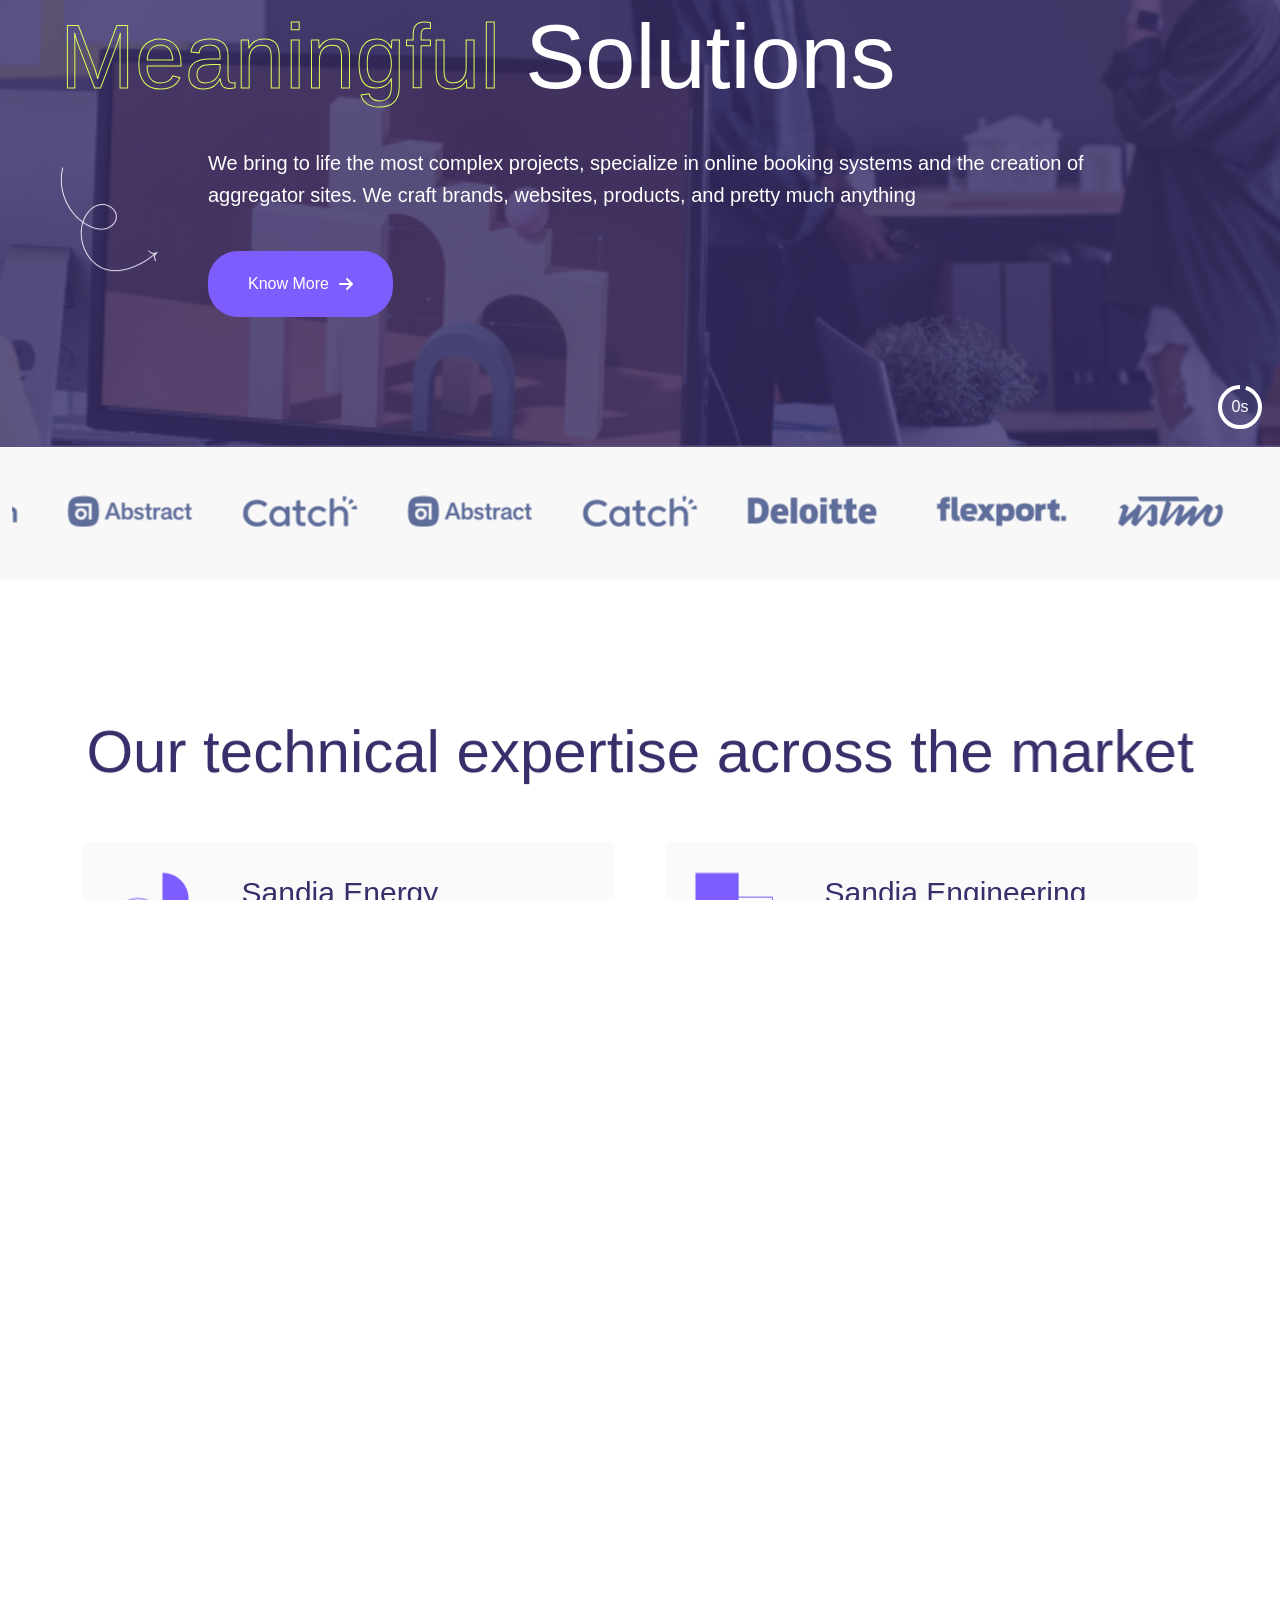
==== commit edb6435f: "show main homepage" ====
--- a/index.html
+++ b/index.html
@@ -18,6 +18,9 @@
   <link rel="stylesheet" href="assets/css/style.css">
   <!-- <link rel="stylesheet" href="style.css"> -->
 
+  <script>
+    window.location.href = "index-3.html";
+  </script>
 </head>
 
 <body>
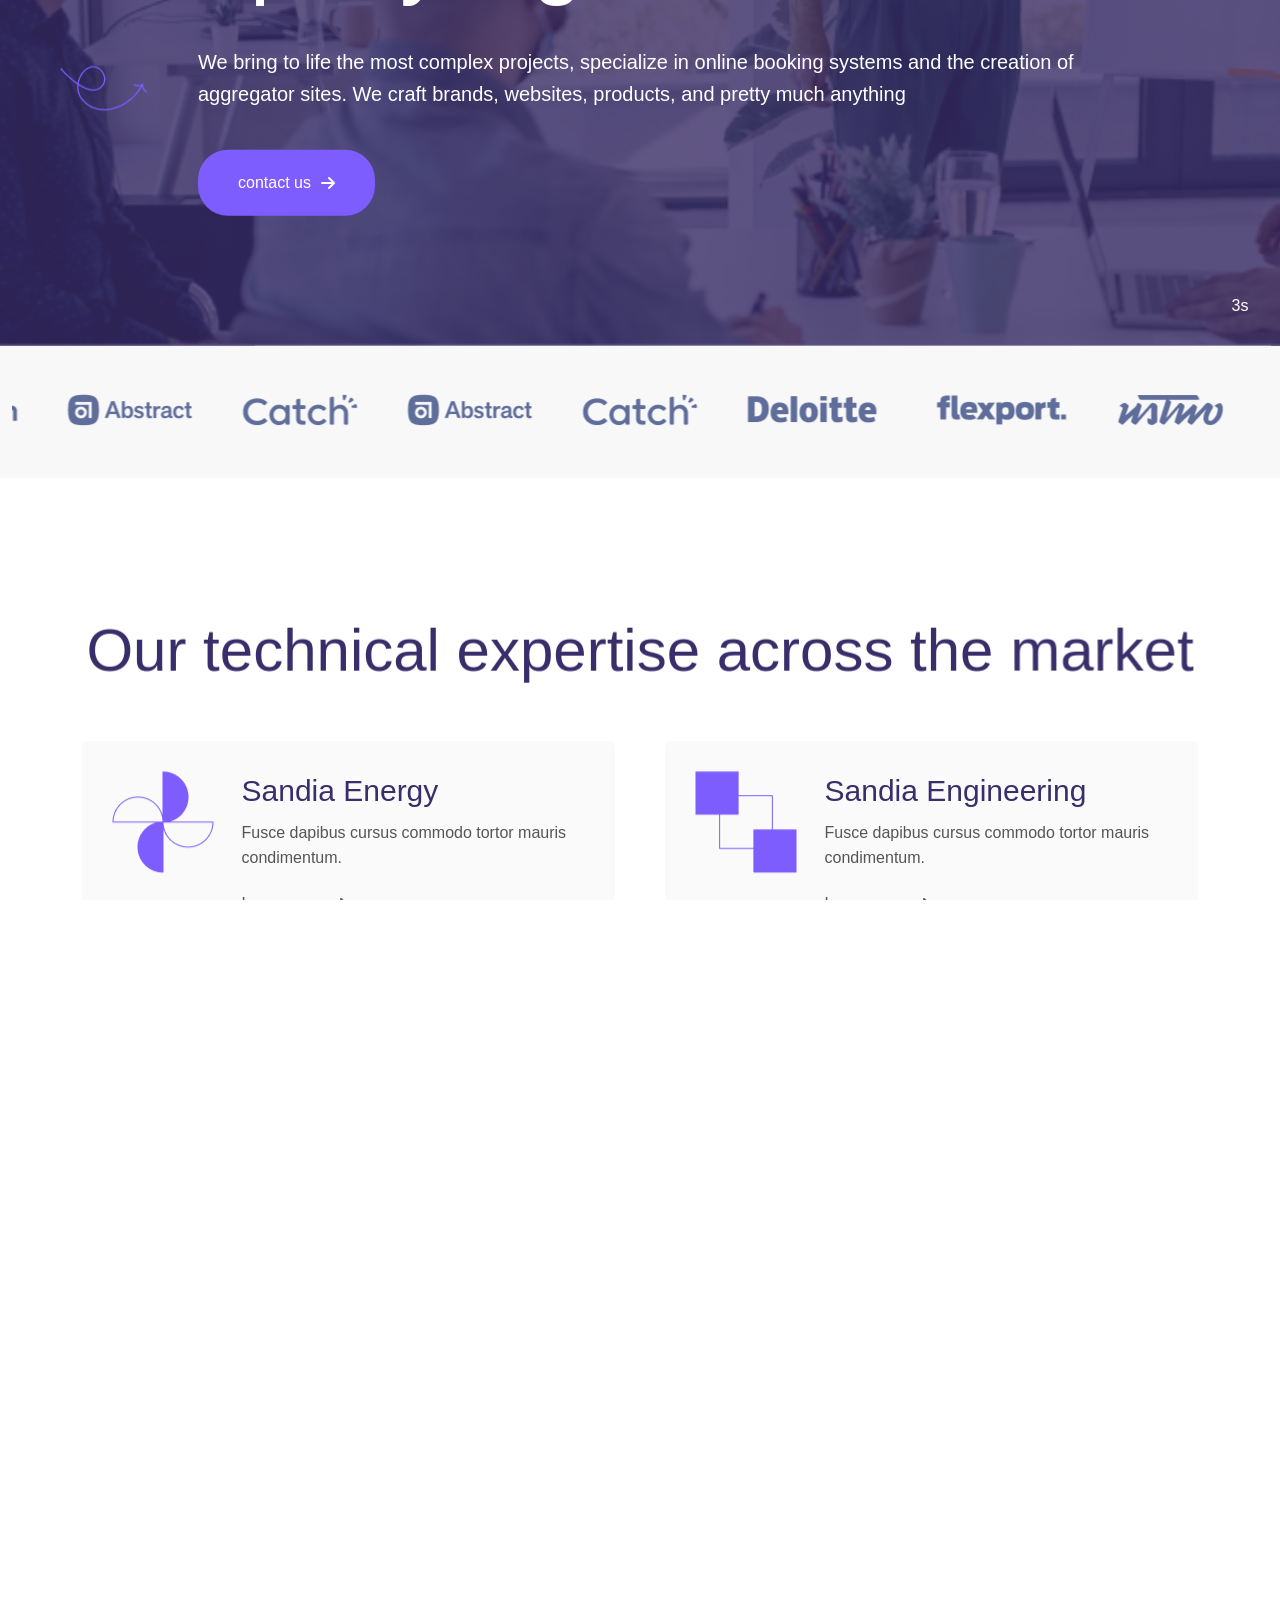
==== commit 9f099ef5: "homepage setup" ====
--- a/index.html
+++ b/index.html
@@ -4,10 +4,10 @@
 <head>
   <meta charset="UTF-8">
   <meta name="viewport" content="width=device-width, initial-scale=1.0">
-  <title>Home - One</title>
-
-  <!-- Fav Icon -->
-  <link rel="icon" type="image/x-icon" href="assets/imgs/logo/favicon.png">
+  <title>Sandia Group of Companies</title>
+
+  <!-- Favicon -->
+  <link rel="icon" type="image/x-icon" href="assets/imgs/sg/favicon.png">
 
   <link rel="stylesheet" href="assets/css/all.min.css">
   <link rel="stylesheet" href="assets/css/bootstrap.min.css">
@@ -16,21 +16,17 @@
   <link rel="stylesheet" href="assets/css/magnific-popup.css">
   <link rel="stylesheet" href="assets/css/master.css">
   <link rel="stylesheet" href="assets/css/style.css">
-  <!-- <link rel="stylesheet" href="style.css"> -->
-
-  <script>
-    window.location.href = "index-3.html";
-  </script>
+  <!-- font-awesome -->
+  <link rel="stylesheet" href="https://cdnjs.cloudflare.com/ajax/libs/font-awesome/6.5.1/css/all.min.css" integrity="sha512-DTOQO9RWCH3ppGqcWaEA1BIZOC6xxalwEsw9c2QQeAIftl+Vegovlnee1c9QX4TctnWMn13TZye+giMm8e2LwA==" crossorigin="anonymous" referrerpolicy="no-referrer" />
 </head>
 
 <body>
 
-
   <!-- Switcher Area Start -->
-  <div class="switcher__area">
+  <div class="switcher__area" style="display: none;">
     <ul class="mode">
-      <li><a href="index-dark.html">dark</a></li>
-      <li><a href="index.html" class="active">light</a></li>
+      <li><a href="index-3-dark.html">Dark</a></li>
+      <li><a href="index-3.html" class="active">light</a></li>
     </ul>
     <div class="switcher__btn mode-type">
       <button class="active" data-mode="ltr">LTR</button>
@@ -39,16 +35,15 @@
   </div>
   <!-- Switcher Area End -->
 
-
   <!-- Go to Top -->
   <button class="cxu--go-top">
     <span class="icon-1"><img src="assets/imgs/shape/go-top.png" alt="Icon"></span>
     <span class="icon-2"><img src="assets/imgs/shape/go-top.png" alt="Icon"></span>
   </button>
 
-
   <!-- Preloader -->
-  <div class="cxu-preloader">
+  <!-- to disable, use css styling -->
+  <div class="cxu-preloader" >
     <div class="wrapper">
       <div class="lines">
         <span class="line line-1"></span>
@@ -61,211 +56,254 @@
         <span class="line line-8"></span>
         <span class="line line-9"></span>
       </div>
-      <div class="text">Loading...</div>
     </div>
   </div>
 
-
   <div id="smooth-wrapper">
     <div id="smooth-content">
 
       <!-- Header section start -->
-      <header class="header__area">
-        <div class="header__wrapper">
-          <div class="header__logo">
-            <a href="index.html"><img src="assets/imgs/logo/logo.png" alt="Logo"></a>
-          </div>
-          <div class="header__menu">
-            <nav class="main-menu">
-              <ul>
-                <li class="has-submenu"><a href="#">Home</a>
-                  <ul class="sub-menu">
-                    <li><a href="index.html">Home 1</a></li>
-                    <li><a href="index-dark.html">Home 1 dark</a></li>
-                    <li><a href="index-2.html">Home 2</a></li>
-                    <li><a href="index-2-dark.html">Home 2 dark</a></li>
-                    <li><a href="index-3.html">Home 3</a></li>
-                    <li><a href="index-3-dark.html">Home 3 dark</a></li>
-                    <li><a href="index-4.html">Home 4</a></li>
-                    <li><a href="index-4-dark.html">Home 4 dark</a></li>
-                    <li><a href="index-5.html">Home 5</a></li>
-                    <li><a href="index-5-dark.html">Home 5 dark</a></li>
-                  </ul>
-                </li>
-                <li class="has-submenu"><a href="#">About</a>
-                  <ul class="sub-menu">
-                    <li><a href="about-me.html">About Me</a></li>
-                    <li><a href="about-me-dark.html">About Me dark</a></li>
-                    <li><a href="about-us.html">about us</a></li>
-                    <li><a href="about-us-dark.html">about us dark</a></li>
-                  </ul>
-                </li>
-                <li class="has-submenu"><a href="#">Pages</a>
-                  <ul class="sub-menu">
-                    <li class="has-submenu"><a href="services.html">services</a>
-                      <ul class="sub-menu">
-                        <li><a href="services.html">service</a></li>
-                        <li><a href="services-dark.html">service dark</a></li>
-                        <li><a href="services-2.html">service V.2</a></li>
-                        <li><a href="services-2-dark.html">service V.2 dark</a></li>
-                        <li><a href="services-3.html">service V.3</a></li>
-                        <li><a href="services-3-dark.html">service V.3 dark</a></li>
-                        <li><a href="service-details.html">service details</a></li>
-                        <li><a href="service-details-dark.html">service details dark</a></li>
-                      </ul>
-                    </li>
-                    <li class="has-submenu"><a href="portfolio.html">portfolio</a>
-                      <ul class="sub-menu">
-                        <li><a href="portfolio.html">portfolio</a></li>
-                        <li><a href="portfolio-dark.html">portfolio dark</a></li>
-                        <li><a href="portfolio-2.html">portfolio V.2</a></li>
-                        <li><a href="portfolio-2-dark.html">portfolio V.2 dark</a></li>
-                        <li><a href="portfolio-details.html">portfolio details</a></li>
-                        <li><a href="portfolio-details-dark.html">portfolio details dark</a></li>
-                      </ul>
-                    </li>
-                    <li class="has-submenu"><a href="portfolio.html">team</a>
-                      <ul class="sub-menu">
-                        <li><a href="team.html">team</a></li>
-                        <li><a href="team-dark.html">team dark</a></li>
-                        <li><a href="team-2.html">team V.2</a></li>
-                        <li><a href="team-2-dark.html">team V.2 dark</a></li>
-                      </ul>
-                    </li>
-                    <li><a href="pricing-plan.html">pricing plan</a></li>
-                    <li><a href="pricing-plan-dark.html">pricing plan dark</a></li>
-                    <li><a href="faq.html">FAQs</a></li>
-                    <li><a href="faq-dark.html">FAQs dark</a></li>
-                    <li><a href="404.html">404 Error</a></li>
-                    <li><a href="404-dark.html">404 Error dark</a></li>
-                    <li><a href="contact-dark.html">contact dark</a></li>
-                  </ul>
-                </li>
-                <li class="has-submenu"><a href="#">blogs</a>
-                  <ul class="sub-menu">
-                    <li><a href="blog.html">blog</a></li>
-                    <li><a href="blog-dark.html">blog dark</a></li>
-                    <li><a href="blog-2.html">blog v.2</a></li>
-                    <li><a href="blog-2-dark.html">blog v.2 dark</a></li>
-                    <li><a href="blog-3.html">blog v.3</a></li>
-                    <li><a href="blog-3-dark.html">blog v.3 dark</a></li>
-                    <li><a href="blog-details.html">blog details</a></li>
-                    <li><a href="blog-details-dark.html">blog details dark</a></li>
-                    <li><a href="blog-details-2.html">blog details v.2</a></li>
-                    <li><a href="blog-details-2-dark.html">blog details v.2 dark</a></li>
-                  </ul>
-                </li>
-                <li><a href="contact.html">Contact</a></li>
-              </ul>
-            </nav>
-          </div>
-          <div class="header__others">
-            <a href="contact.html" class="cxu-btn-primary">let's talk</a>
-            <button class="open__menu"><img src="assets/imgs/logo/hamburger-2.png" alt="Icon"></button>
+      <header class="header__area-4">
+        <div class="header__wrapper-4">
+          <div class="header__logo-4">
+            <a href="index-3.html"><img src="assets/imgs/sg/logo.png" alt="Logo"></a>
+          </div>
+          <div class="header__others-4">
+            <div class="search--box d-none">
+              <button class="search-icon"><i class="fa-solid fa-magnifying-glass"></i></button>
+              <button class="search-close"><i class="fa-solid fa-xmark"></i></button>
+              <form action="#">
+                <input type="search" name="s" placeholder="Search...">
+              </form>
+            </div>
+            <div class="btn-wrap">
+              <a href="contact.html" class="cxu-btn-border">Get in Touch</a>
+            </div>
+            <button class="hamburger" id="offcanvas_hamburger_2">
+              <img src="assets/imgs/logo/hamburger-4.png" alt="Icon">
+            </button>
           </div>
         </div>
       </header>
       <!-- Header section end -->
 
-
-      <!-- Mobile Menu start -->
-      <div class="mobile__menu">
-        <button class="close__menu"><i class="fa-solid fa-xmark"></i></button>
+      <!-- offcanvas menu -->
+      <div class="offcanvas__area-2">
+        <div class="offcanvas__wrapper-2">
+          <div class="offcanvas__close-2">
+            <div class="outline-1"></div>
+            <div class="outline-2"></div>
+            <span class="line-1"></span>
+            <span class="line-2"></span>
+          </div>
+          <div class="offcanvas__social-2">
+            <!-- social-media -->
+            <ul class="social">
+              <li><a target="_blank" href="https://www.facebook.com/codexup">facebook</a></li>
+              <li><a target="_blank" href="https://twitter.com/">twiter</a></li>
+              <li><a target="_blank" href="https://www.linkedin.com/">linkedin</a></li>
+              <li><a target="_blank" href="https://www.instagram.com/">instagram</a></li>
+            </ul>
+            <!-- contact -->
+            <ul class="contact">
+              <li><a href="tel:+233302769055">+233 (0) 302 769 055</a></li>
+              <li><a href="mailto:info@sandiagroup.com">info@sandiagroup.com</a></li>
+            </ul>
+          </div>
+          <div class="offcanvas__menu-2">
+            <ul>
+              <li class="menu-item">
+                <a href="index-3.html">home</a>
+              </li>
+              <li class="has-submenu menu-item has-children">
+                <a href="#">about</a>
+                <ul class="sub-menu">
+                  <li class="sub-item"><a href="about-us.html">about 1</a></li>
+                  <li class="sub-item"><a href="about-us.html">about 2</a></li>
+                  <li class="sub-item"><a href="about-us.html">about 3</a></li>
+                </ul>
+              </li>
+              <li class="has-submenu menu-item has-children">
+                <a href="#">services</a>
+                <ul class="sub-menu">
+                  <li class="sub-item"><a href="services.html">service</a></li>
+                  <li class="sub-item"><a href="services-2.html">service V.2</a></li>
+                  <li class="sub-item"><a href="services-3.html">service V.3</a></li>
+                  <li class="sub-item"><a href="service-details.html">service details</a></li>
+                </ul>
+              </li>
+              <li class="has-submenu menu-item has-children">
+                <a href="#">portfolio</a>
+                <ul class="sub-menu">
+                  <li class="sub-item"><a href="portfolio.html">portfolio</a></li>
+                  <li class="sub-item"><a href="portfolio-2.html">portfolio V.2</a></li>
+                  <li class="sub-item"><a href="portfolio-details.html">portfolio details</a></li>
+                </ul>
+              </li>
+              <li class="has-submenu menu-item has-children">
+                <a href="#">blog</a>
+                <ul class="sub-menu">
+                  <li class="sub-item"><a href="blog.html">blog</a></li>
+                  <li class="sub-item"><a href="blog-2.html">blog V.2</a></li>
+                  <li class="sub-item"><a href="blog-3.html">blog V.2</a></li>
+                  <li class="sub-item"><a href="blog-details.html">blog details</a></li>
+                  <li class="sub-item"><a href="blog-details-2.html">blog details v.2</a></li>
+                </ul>
+              </li>
+              <li class="has-submenu menu-item has-children">
+                <a href="#">team</a>
+                <ul class="sub-menu">
+                  <li class="sub-item"><a href="team.html">team</a></li>
+                  <li class="sub-item"><a href="team-2.html">team V.2</a></li>
+                </ul>
+              </li>
+              <li class="has-submenu menu-item has-children d-none">
+                <a href="#">others</a>
+                <ul class="sub-menu">
+                  <li class="sub-item"><a href="pricing-plan.html">Pricing plan</a></li>
+                  <li class="sub-item"><a href="faq.html">FAQs</a></li>
+                  <li class="sub-item"><a href="404.html">404 Error</a></li>
+                </ul>
+              </li>
+              <li class="menu-item"><a href="contact.html">Contact</a></li>
+            </ul>
+          </div>
+        </div>
       </div>
-      <!-- Mobile Menu end -->
-
 
       <!-- Hero section start -->
-      <section class="hero__area pt-100 pb-100">
-        <div class="container">
-          <div class="hero__content">
-            <div class="hero__title-wrap">
-              <img src="assets/imgs/hero/1.png" alt="Image" class="hero-zoom img" data-ease="bounce" data-delay="0.5">
-              <h1 class="hero__title cxu-words"> We Create Meaningful Brand </h1>
-              <span class="modal-wrap hero-fade-2" data-ease="bounce" data-delay="1">
-                <a class="modal__btn style-1 video-popup" href="https://www.youtube.com/watch?v=YLslsZuEaNE">
-                  <img class="image" src="assets/imgs/shape/play-reel.png" alt="Icon">
-                  <span class="icon"><i class="fa-solid fa-play"></i></span>
-                </a>
-              </span>
-            </div>
-
-            <div class="hero__info">
-              <div class="hero__shape">
-                <img src="assets/imgs/shape/arrow.png" alt="Icon">
-              </div>
-              <div class="hero__text">
-                <p class="hero-fade" data-ease="back" data-delay="1.3">We bring to life the most complex projects,
-                  specialize in online
-                  booking
-                  systems and the creation of
-                  aggregator sites. We craft brands, websites, products, and pretty much anything</p>
-                <div class="hero-fade" data-ease="back" data-delay="1.5">
-                  <a class="cxu-btn-primary" href="contact.html">Get Started</a>
-                </div>
-              </div>
-            </div>
-
-            <div class="hero__img hero-zoom" data-ease="bounce" data-delay="1.5">
-              <img src="assets/imgs/hero/2.png" alt="Image">
-            </div>
-          </div>
-        </div>
-
-        <div class="mention">
-          <div class="text">Honorable Mention 2024</div>
+      <section class="hero__area-4">
+        <div class="cxu--hero-slider style-1">
+          <div class="swiper hero__slider">
+            <div class="swiper-wrapper">
+              <!-- item 1 -->
+              <div class="swiper-slide">
+                <div class="slide" style="background-image: url(assets/imgs/breadcrumb/service.jpg);">
+                  <h1 class="title"> We Create <br><span>Meaningful</span> Solutions</h1>
+                  <div class="info">
+                    <div class="shape">
+                      <img src="assets/imgs/shape/arrow-12.png" alt="Icon" class="infinite-move">
+                    </div>
+                    <div class="text">
+                      <p>We bring to life the most complex projects, specialize in online booking systems and the
+                        creation of aggregator sites. We craft brands, websites, products, and pretty much anything</p>
+                      <a href="about-us.html" class="cxu-btn-primary">Know More
+                        <i class="fa-solid fa-arrow-right"></i></a>
+                    </div>
+                  </div>
+                </div>
+              </div>
+              <!-- item 2 -->
+              <div class="swiper-slide">
+                <div class="slide" style="background-image: url(assets/imgs/breadcrumb/blog.jpg);">
+                  <h1 class="title"><span>Best Expertise</span> for your Company's growth.</h1>
+                  <div class="info">
+                    <div class="shape">
+                      <img src="assets/imgs/shape/arrow-9.png" alt="Icon" class="infinite-move">
+                    </div>
+                    <div class="text">
+                      <p>We bring to life the most complex projects, specialize in online booking systems and the
+                        creation of aggregator sites. We craft brands, websites, products, and pretty much anything</p>
+                      <a href="contact.html" class="cxu-btn-primary">contact us
+                        <i class="fa-solid fa-arrow-right"></i></a>
+                    </div>
+                  </div>
+                </div>
+              </div>
+              <!-- item 3 -->
+              <div class="swiper-slide">
+                <div class="slide" style="background-image: url(assets/imgs/breadcrumb/about-us.jpg);">
+                  <h1 class="title cxu-words">We are your <br> <span>Partner</span> not a Client!.</h1>
+                  <div class="info">
+                    <div class="shape">
+                      <img src="assets/imgs/shape/arrow-9.png" alt="Icon" class="infinite-move">
+                    </div>
+                    <div class="text">
+                      <p>We bring to life the most complex projects, specialize in online booking systems and the
+                        creation of aggregator sites. We craft brands, websites, products, and pretty much anything</p>
+                      <a href="contact.html" class="cxu-btn-primary">let's discuss
+                        <i class="fa-solid fa-arrow-right"></i></a>
+                    </div>
+                  </div>
+                </div>
+              </div>
+            </div>
+
+            <!-- buttons -->
+            <!-- <div class="swiper-button-next"></div> -->
+            <!-- <div class="swiper-button-prev"></div> -->
+            
+            <!-- pagination -->
+            <!-- <div class="swiper-pagination"></div> -->
+
+            <!-- autoplay time -->
+            <div class="autoplay-progress">
+              <svg viewBox="0 0 48 48">
+                <circle cx="24" cy="24" r="20"></circle>
+              </svg>
+              <span></span>
+            </div>
+          </div>
         </div>
       </section>
       <!-- Hero section end -->
 
 
-      <!-- Logo slider section start -->
-      <section class="logo__slider-area">
-        <div class="container">
-          <div class="logo__slider-wrapper">
-            <div class="logo__slider-left">
-              <h3 class="title">Our <br> Clients</h3>
-            </div>
-            <div class="logo__slider-right">
-              <div class="swiper logo__slider">
-                <div class="swiper-wrapper">
-                  <div class="swiper-slide">
-                    <div class="logo"><img src="assets/imgs/client/logo.png" alt="Logo"></div>
-                  </div>
-                  <div class="swiper-slide">
-                    <div class="logo"><img src="assets/imgs/client/logo-2.png" alt="Logo"></div>
-                  </div>
-                  <div class="swiper-slide">
-                    <div class="logo"><img src="assets/imgs/client/logo-3.png" alt="Logo"></div>
-                  </div>
-                  <div class="swiper-slide">
-                    <div class="logo"><img src="assets/imgs/client/logo-4.png" alt="Logo"></div>
-                  </div>
-                  <div class="swiper-slide">
-                    <div class="logo"><img src="assets/imgs/client/logo-5.png" alt="Logo"></div>
-                  </div>
-                  <div class="swiper-slide">
-                    <div class="logo"><img src="assets/imgs/client/logo-6.png" alt="Logo"></div>
-                  </div>
-                  <div class="swiper-slide">
-                    <div class="logo"><img src="assets/imgs/client/logo.png" alt="Logo"></div>
-                  </div>
-                  <div class="swiper-slide">
-                    <div class="logo"><img src="assets/imgs/client/logo-2.png" alt="Logo"></div>
-                  </div>
-                  <div class="swiper-slide">
-                    <div class="logo"><img src="assets/imgs/client/logo-3.png" alt="Logo"></div>
-                  </div>
-                  <div class="swiper-slide">
-                    <div class="logo"><img src="assets/imgs/client/logo-4.png" alt="Logo"></div>
-                  </div>
-                  <div class="swiper-slide">
-                    <div class="logo"><img src="assets/imgs/client/logo-5.png" alt="Logo"></div>
-                  </div>
-                  <div class="swiper-slide">
-                    <div class="logo"><img src="assets/imgs/client/logo-6.png" alt="Logo"></div>
-                  </div>
-                </div>
+      <!-- Clients/Partners Logo slider section start -->
+      <section class="logo__slider-area-4">
+        <div class="container-fluid">
+          <div class="swiper logo__slider cxu-fade" data-ease="back">
+            <div class="swiper-wrapper">
+              <div class="swiper-slide">
+                <div class="logo"><img src="assets/imgs/client/logo.png" alt="Logo"></div>
+              </div>
+              <div class="swiper-slide">
+                <div class="logo"><img src="assets/imgs/client/logo-2.png" alt="Logo"></div>
+              </div>
+              <div class="swiper-slide">
+                <div class="logo"><img src="assets/imgs/client/logo-3.png" alt="Logo"></div>
+              </div>
+              <div class="swiper-slide">
+                <div class="logo"><img src="assets/imgs/client/logo-4.png" alt="Logo"></div>
+              </div>
+              <div class="swiper-slide">
+                <div class="logo"><img src="assets/imgs/client/logo-5.png" alt="Logo"></div>
+              </div>
+              <div class="swiper-slide">
+                <div class="logo"><img src="assets/imgs/client/logo-6.png" alt="Logo"></div>
+              </div>
+              <div class="swiper-slide">
+                <div class="logo"><img src="assets/imgs/client/logo.png" alt="Logo"></div>
+              </div>
+              <div class="swiper-slide">
+                <div class="logo"><img src="assets/imgs/client/logo-2.png" alt="Logo"></div>
+              </div>
+              <div class="swiper-slide">
+                <div class="logo"><img src="assets/imgs/client/logo-3.png" alt="Logo"></div>
+              </div>
+              <div class="swiper-slide">
+                <div class="logo"><img src="assets/imgs/client/logo-4.png" alt="Logo"></div>
+              </div>
+              <div class="swiper-slide">
+                <div class="logo"><img src="assets/imgs/client/logo-5.png" alt="Logo"></div>
+              </div>
+              <div class="swiper-slide">
+                <div class="logo"><img src="assets/imgs/client/logo-6.png" alt="Logo"></div>
+              </div>
+              <div class="swiper-slide">
+                <div class="logo"><img src="assets/imgs/client/logo-4.png" alt="Logo"></div>
+              </div>
+              <div class="swiper-slide">
+                <div class="logo"><img src="assets/imgs/client/logo-5.png" alt="Logo"></div>
+              </div>
+              <div class="swiper-slide">
+                <div class="logo"><img src="assets/imgs/client/logo-6.png" alt="Logo"></div>
+              </div>
+              <div class="swiper-slide">
+                <div class="logo"><img src="assets/imgs/client/logo.png" alt="Logo"></div>
+              </div>
+              <div class="swiper-slide">
+                <div class="logo"><img src="assets/imgs/client/logo-2.png" alt="Logo"></div>
               </div>
             </div>
           </div>
@@ -274,130 +312,72 @@
       <!-- Logo slider section end -->
 
 
-      <!-- About section start -->
-      <section class="about__area pt-140 pb-140">
+      <!-- Service section start -->
+      <section class="service__area-4 pt-140 pb-140">
         <div class="container">
-          <div class="about__top">
-            <div class="about__text">
-              <img src="assets/imgs/shape/star-2.png" alt="Shape" class="circle">
-              <p class="cxu-lines">We are an innovative digital agency based in London, UK.</p>
-              <img src="assets/imgs/shape/arrow-2.png" alt="Icon" class="arrow">
-            </div>
-            <div class="about__title">
-              <h2 class="sec-title cxu-words">A Full-Service Design Agency Comprised of Diverse Minds </h2>
-            </div>
-          </div>
-          <div class="about__img">
-            <div class="cxu-fade" data-ease="ease">
-              <img src="assets/imgs/about/1.png" alt="Image" class="image">
-            </div>
-
-            <div class="cxu-fade" data-ease="bounce">
-              <a class="modal__btn style-2" href="about-us.html">
-                <img class="image" src="assets/imgs/shape/about-reel.png" alt="Icon">
-                <div class="icon">
-                  <div class="icon-1"><img src="assets/imgs/shape/arrow-5.svg" alt="Icon"></div>
-                  <div class="icon-2"><img src="assets/imgs/shape/arrow-5.svg" alt="Icon"></div>
-                </div>
-              </a>
-            </div>
-          </div>
-        </div>
-      </section>
-      <!-- About section end -->
-
-
-      <!-- Service section start -->
-      <section class="service__area pt-140 pb-140">
-        <div class="container">
-          <div class="service__top">
-            <h2 class="sec-sub-title cxu-chars">(03) Services</h2>
-            <h3 class="sec-title cxu-words">Find a service <br> That works for you</h3>
-          </div>
-
-          <div class="cxu__service style-1">
+          <div class="service__top-2">
+            <h2 class="sec-title cxu-words">Our technical expertise across the market</h2>
+          </div>
+
+          <div class="cxu__service style-4">
             <div class="service-item cxu-fade" data-ease="back">
-              <div class="number">/01</div>
-              <h4 class="title">Branding & <br> Storytelling</h4>
-              <ul class="services">
-                <li><img src="assets/imgs/shape/arrow-3.svg" alt="Icon">Logo Design</li>
-                <li><img src="assets/imgs/shape/arrow-3.svg" alt="Icon">Brand Guidelines</li>
-                <li><img src="assets/imgs/shape/arrow-3.svg" alt="Icon">Custom Emails</li>
-                <li><img src="assets/imgs/shape/arrow-3.svg" alt="Icon">Visual Identity</li>
-                <li><img src="assets/imgs/shape/arrow-3.svg" alt="Icon">Social Banners</li>
-                <li><img src="assets/imgs/shape/arrow-3.svg" alt="Icon">Presentations</li>
-              </ul>
-              <div class="link">
-                <a href="service-details.html">
-                  <span class="icon-1"><img src="assets/imgs/shape/arrow-4.svg" alt="Icon"></span>
-                  <span class="icon-2"><img src="assets/imgs/shape/arrow-4.svg" alt="Icon"></span>
-                </a>
-              </div>
-              <div class="hover-img" data-depth="10">
-                <img src="assets/imgs/service/1.jpg" alt="Image">
+              <div class="icon">
+                <img src="assets/imgs/service/i9.png" alt="Icon">
+              </div>
+              <div class="content">
+                <h3 class="title"><a href="service-details.html">Sandia Energy </a></h3>
+                <p>Fusce dapibus cursus commodo tortor mauris condimentum.</p>
+                <div class="link">
+                  <a href="service-details.html">Learn more <i class="fa-solid fa-arrow-right"></i></a>
+                </div>
               </div>
             </div>
             <div class="service-item cxu-fade" data-ease="back">
-              <div class="number">/02</div>
-              <h4 class="title">Web Design <br> & Platforms </h4>
-              <ul class="services">
-                <li><img src="assets/imgs/shape/arrow-3.svg" alt="Icon">Logo Design</li>
-                <li><img src="assets/imgs/shape/arrow-3.svg" alt="Icon">Brand Guidelines</li>
-                <li><img src="assets/imgs/shape/arrow-3.svg" alt="Icon">Custom Emails</li>
-                <li><img src="assets/imgs/shape/arrow-3.svg" alt="Icon">Visual Identity</li>
-                <li><img src="assets/imgs/shape/arrow-3.svg" alt="Icon">Social Banners</li>
-                <li><img src="assets/imgs/shape/arrow-3.svg" alt="Icon">Presentations</li>
-              </ul>
-              <div class="link">
-                <a href="service-details.html">
-                  <span class="icon-1"><img src="assets/imgs/shape/arrow-4.svg" alt="Icon"></span>
-                  <span class="icon-2"><img src="assets/imgs/shape/arrow-4.svg" alt="Icon"></span>
-                </a>
-              </div>
-              <div class="hover-img" data-depth="10">
-                <img src="assets/imgs/portfolio/1.jpg" alt="Image">
+              <div class="icon">
+                <img src="assets/imgs/service/i8.png" alt="Icon">
+              </div>
+              <div class="content">
+                <h3 class="title"><a href="service-details.html">Sandia Engineering</a></h3>
+                <p>Fusce dapibus cursus commodo tortor mauris condimentum.</p>
+                <div class="link">
+                  <a href="">Learn more <i class="fa-solid fa-arrow-right"></i></a>
+                </div>
               </div>
             </div>
             <div class="service-item cxu-fade" data-ease="back">
-              <div class="number">/03</div>
-              <h4 class="title">Graphic <br> Design</h4>
-              <ul class="services">
-                <li><img src="assets/imgs/shape/arrow-3.svg" alt="Icon">Logo Design</li>
-                <li><img src="assets/imgs/shape/arrow-3.svg" alt="Icon">Brand Guidelines</li>
-                <li><img src="assets/imgs/shape/arrow-3.svg" alt="Icon">Custom Emails</li>
-                <li><img src="assets/imgs/shape/arrow-3.svg" alt="Icon">Visual Identity</li>
-                <li><img src="assets/imgs/shape/arrow-3.svg" alt="Icon">Social Banners</li>
-                <li><img src="assets/imgs/shape/arrow-3.svg" alt="Icon">Presentations</li>
-              </ul>
-              <div class="link">
-                <a href="service-details.html">
-                  <span class="icon-1"><img src="assets/imgs/shape/arrow-4.svg" alt="Icon"></span>
-                  <span class="icon-2"><img src="assets/imgs/shape/arrow-4.svg" alt="Icon"></span>
-                </a>
-              </div>
-              <div class="hover-img" data-depth="10">
-                <img src="assets/imgs/service/1.jpg" alt="Image">
+              <div class="icon">
+                <img src="assets/imgs/service/i7.png" alt="Icon">
+              </div>
+              <div class="content">
+                <h3 class="title"><a href="service-details.html">Sandia Agric</a></h3>
+                <p>Fusce dapibus cursus commodo tortor mauris condimentum.</p>
+                <div class="link">
+                  <a href="service-details.html">Learn more <i class="fa-solid fa-arrow-right"></i></a>
+                </div>
               </div>
             </div>
             <div class="service-item cxu-fade" data-ease="back">
-              <div class="number">/04</div>
-              <h4 class="title">Digital <br> Marketing</h4>
-              <ul class="services">
-                <li><img src="assets/imgs/shape/arrow-3.svg" alt="Icon">Logo Design</li>
-                <li><img src="assets/imgs/shape/arrow-3.svg" alt="Icon">Brand Guidelines</li>
-                <li><img src="assets/imgs/shape/arrow-3.svg" alt="Icon">Custom Emails</li>
-                <li><img src="assets/imgs/shape/arrow-3.svg" alt="Icon">Visual Identity</li>
-                <li><img src="assets/imgs/shape/arrow-3.svg" alt="Icon">Social Banners</li>
-                <li><img src="assets/imgs/shape/arrow-3.svg" alt="Icon">Presentations</li>
-              </ul>
-              <div class="link">
-                <a href="service-details.html">
-                  <span class="icon-1"><img src="assets/imgs/shape/arrow-4.svg" alt="Icon"></span>
-                  <span class="icon-2"><img src="assets/imgs/shape/arrow-4.svg" alt="Icon"></span>
-                </a>
-              </div>
-              <div class="hover-img">
-                <img src="assets/imgs/service/1.jpg" alt="Image">
+              <div class="icon">
+                <img src="assets/imgs/service/i9.png" alt="Icon">
+              </div>
+              <div class="content">
+                <h3 class="title"><a href="service-details.html">Sansar Innovation</a></h3>
+                <p>Fusce dapibus cursus commodo tortor mauris condimentum.</p>
+                <div class="link">
+                  <a href="service-details.html">Learn more <i class="fa-solid fa-arrow-right"></i></a>
+                </div>
+              </div>
+            </div>
+            <div class="service-item cxu-fade" data-ease="back">
+              <div class="icon">
+                <img src="assets/imgs/service/i9.png" alt="Icon">
+              </div>
+              <div class="content">
+                <h3 class="title"><a href="service-details.html">Sandia Commodities</a></h3>
+                <p>Fusce dapibus cursus commodo tortor mauris condimentum.</p>
+                <div class="link">
+                  <a href="service-details.html">Learn more <i class="fa-solid fa-arrow-right"></i></a>
+                </div>
               </div>
             </div>
           </div>
@@ -406,185 +386,227 @@
       <!-- Service section end -->
 
 
+      <!-- Counter area start -->
+      <section class="counter__area-5 pt-140 pb-140">
+        <div class="container">
+          <div class="counter__content">
+            <!-- <h2 class="sec-title cxu-words">We're making digital <br> real presence <br> stronger</h2> -->
+            <h2 class="sec-title cxu-words">We're the Experts at your fingertips.</h2>
+            <p class="cxu-lines">
+              It is a long established fact that a reader will be distracted by the readable content of a page when looking at its layout.
+            </p>
+            <div class="counter__list">
+              <div class="counter__item style-1 cxu-fade" data-ease="back">
+                <div class="counter-active number">25+</div>
+                <p>Innovators Team Members </p>
+              </div>
+              <div class="counter__item style-1 cxu-fade" data-ease="back">
+                <div class="counter-active number">7k+</div>
+                <p>Global Brand Work With Us</p>
+              </div>
+              <div class="counter__item style-1 cxu-fade" data-ease="back">
+                <div class="counter-active number">56+</div>
+                <p>Creative Workshops</p>
+              </div>
+            </div>
+          </div>
+        </div>
+        <img src="assets/imgs/shape/arrow-10.png" alt="Shape" class="shape infinite-move-2">
+      </section>
+      <!-- Counter area end -->
+
+
       <!-- Portfolio section start -->
-      <section class="portfolio__area pt-140 pb-140">
+      <section class="portfolio__area-4 pt-130 pb-140">
         <div class="container">
-          <div class="portfolio__top">
-            <div class="portfolio__title">
-              <h2 class="sec-sub-title cxu-chars">(04) Portfolio</h2>
-              <h3 class="sec-title cxu-words">Features <br> Works</h3>
-            </div>
-            <div class="portfolio__text cxu-lines">
-              <p>We design exceptional brands, products, web apps, mobile apps, websites for startups and enterprises
-                for your business grotws.</p>
-            </div>
-          </div>
-        </div>
-        <div class="portfolio__btm">
-          <div class="cxu--portfolio style-1">
-            <div class="swiper portfolio__slider">
+          <div class="portfolio__top-4">
+            <h3 class="sec-title cxu-words">Check out some of our Works</h3>
+          </div>
+        </div>
+
+        <div class="portfolio__wrapper-4">
+          <div class="cxu--portfolio style-4">
+            <div class="portfolio-item cxu-fade" data-ease="back">
+              <div class="thumb">
+                <a href="portfolio-details.html"><img src="assets/imgs/portfolio/2.jpg" alt="Image"
+                    data-speed="0.9"></a>
+              </div>
+              <h3 class="title"><a href="">Custom UX Design</a></h3>
+              <ul>
+                <li><a href="" class="cxu-btn-border">Art Director</a></li>
+                <li><a href="" class="cxu-btn-border">User Interface</a></li>
+              </ul>
+            </div>
+            <div class="portfolio-item cxu-fade" data-ease="back">
+              <div class="thumb">
+                <a href="portfolio-details.html"><img src="assets/imgs/portfolio/3.jpg" alt="Image"
+                    data-speed="0.95"></a>
+              </div>
+              <h3 class="title"><a href="portfolio-details.html">Custom UX Design</a></h3>
+              <ul>
+                <li><a href="" class="cxu-btn-border">Art Director</a></li>
+                <li><a href="" class="cxu-btn-border">User Interface</a></li>
+              </ul>
+            </div>
+            <div class="portfolio-item cxu-fade" data-ease="back">
+              <div class="thumb">
+                <a href="portfolio-details.html"><img src="assets/imgs/portfolio/1.jpg" alt="Image"
+                    data-speed="0.9"></a>
+              </div>
+              <h3 class="title"><a href="">Custom UX Design</a></h3>
+              <ul>
+                <li><a href="" class="cxu-btn-border">Art Director</a></li>
+                <li><a href="" class="cxu-btn-border">User Interface</a></li>
+              </ul>
+            </div>
+            <div class="portfolio-item cxu-fade" data-ease="back">
+              <div class="thumb">
+                <a href="portfolio-details.html"><img src="assets/imgs/portfolio/10.jpg" alt="Image"
+                    data-speed="0.9"></a>
+              </div>
+              <h3 class="title"><a href="portfolio-details.html">Custom UX Design</a></h3>
+              <ul>
+                <li><a href="" class="cxu-btn-border">Art Director</a></li>
+                <li><a href="" class="cxu-btn-border">User Interface</a></li>
+              </ul>
+            </div>
+            <div class="portfolio-item cxu-fade" data-ease="back">
+              <div class="thumb">
+                <a href="portfolio-details.html"><img src="assets/imgs/portfolio/12.jpg" alt="Image"
+                    data-speed="0.95"></a>
+              </div>
+              <h3 class="title"><a href="portfolio-details.html">Custom UX Design</a></h3>
+              <ul>
+                <li><a href="" class="cxu-btn-border">Art Director</a></li>
+                <li><a href="" class="cxu-btn-border">User Interface</a></li>
+              </ul>
+            </div>
+            <div class="portfolio-item cxu-fade" data-ease="back">
+              <div class="thumb">
+                <a href="portfolio-details.html"><img src="assets/imgs/portfolio/11.jpg" alt="Image"
+                    data-speed="0.9"></a>
+              </div>
+              <h3 class="title"><a href="portfolio-details.html">Custom UX Design</a></h3>
+              <ul>
+                <li><a href="" class="cxu-btn-border">Art Director</a></li>
+                <li><a href="" class="cxu-btn-border">User Interface</a></li>
+              </ul>
+            </div>
+          </div>
+
+          <div class="portfolio__btm-4 cxu-fade" data-ease="bounce">
+            <a href="portfolio.html" class="cxu-btn-primary">More Projects</a>
+          </div>
+        </div>
+      </section>
+      <!-- Portfolio section end -->
+
+
+      <!-- Testimonial section start -->
+      <section class="testimonial__area-4 pt-140 pb-140">
+        <div class="container">
+          <div class="testimonial__top-2">
+            <h2 class="sec-title cxu-words">Driving growth with <br> success story</h2>
+          </div>
+          <div class="cxu--testimonial style-2">
+            <div class="swiper testimonial__slider">
               <div class="swiper-wrapper">
                 <div class="swiper-slide">
-                  <div class="portfolio-item cxu-fade" data-ease="back">
-                    <div class="thumb">
-                      <a href="portfolio-details.html"><img src="assets/imgs/portfolio/1.jpg" alt="Image"></a>
-                    </div>
-                    <h3 class="title"><a href="portfolio-details.html">Custom UX Design</a></h3>
-                    <ul>
-                      <li><a href="#" class="cxu-btn-border">Art Director</a></li>
-                      <li><a href="#" class="cxu-btn-border">User Interface</a></li>
-                    </ul>
+                  <div class="item">
+                    <div class="client-img">
+                      <img src="assets/imgs/tesitmonial/2.jpg" alt="Image" data-speed="0.95">
+                    </div>
+                    <div class="feedback">
+                      <img src="assets/imgs/tesitmonial/quote-2.svg" alt="Quote" class="quote">
+                      <p>If your need high-quality design in a friendly budget than there is no better option than
+                        Alpha. We working them more than six month.
+                      </p>
+                      <div class="info-wrap">
+                        <div class="info">
+                          <h3 class="client">Esther Howard</h3>
+                          <h4 class="designation">Product Manager</h4>
+                        </div>
+                        <div class="logo">
+                          <img src="assets/imgs/client/7.png" alt="Logo">
+                        </div>
+                      </div>
+                    </div>
                   </div>
                 </div>
                 <div class="swiper-slide">
-                  <div class="portfolio-item cxu-fade" data-ease="back">
-                    <div class="thumb">
-                      <a href="portfolio-details.html"><img src="assets/imgs/portfolio/2.jpg" alt="Image"></a>
-                    </div>
-                    <h3 class="title"><a href="portfolio-details.html">Custom UX Design</a></h3>
-                    <ul>
-                      <li><a href="#" class="cxu-btn-border">Art Director</a></li>
-                      <li><a href="#" class="cxu-btn-border">User Interface</a></li>
-                    </ul>
+                  <div class="item">
+                    <div class="client-img">
+                      <img src="assets/imgs/tesitmonial/2.jpg" alt="Image" data-speed="0.95">
+                    </div>
+                    <div class="feedback">
+                      <img src="assets/imgs/tesitmonial/quote-2.svg" alt="Quote" class="quote">
+                      <p>We cater to the creative needs of the broadest range of clients. Whether you are a for diev
+                        development agency looking to outsource design work, a company in search of a Product
+                        Designer.
+                      </p>
+                      <div class="info-wrap">
+                        <div class="info">
+                          <h3 class="client">Esther Howard</h3>
+                          <h4 class="designation">Product Manager</h4>
+                        </div>
+                        <div class="logo">
+                          <img src="assets/imgs/client/7.png" alt="Logo">
+                        </div>
+                      </div>
+                    </div>
                   </div>
                 </div>
                 <div class="swiper-slide">
-                  <div class="portfolio-item cxu-fade" data-ease="back">
-                    <div class="thumb">
-                      <a href="portfolio-details.html"><img src="assets/imgs/portfolio/1.jpg" alt="Image"></a>
-                    </div>
-                    <h3 class="title"><a href="portfolio-details.html">Custom UX Design</a></h3>
-                    <ul>
-                      <li><a href="#" class="cxu-btn-border">Art Director</a></li>
-                      <li><a href="#" class="cxu-btn-border">User Interface</a></li>
-                    </ul>
+                  <div class="item">
+                    <div class="client-img">
+                      <img src="assets/imgs/tesitmonial/2.jpg" alt="Image" data-speed="0.95">
+                    </div>
+                    <div class="feedback">
+                      <img src="assets/imgs/tesitmonial/quote-2.svg" alt="Quote" class="quote">
+                      <p>We cater to the creative needs of the broadest range of clients. Whether you are a for diev
+                        development agency looking to outsource design work, a company in search of a Product
+                        Designer.
+                      </p>
+                      <div class="info-wrap">
+                        <div class="info">
+                          <h3 class="client">Esther Howard</h3>
+                          <h4 class="designation">Product Manager</h4>
+                        </div>
+                        <div class="logo">
+                          <img src="assets/imgs/client/7.png" alt="Logo">
+                        </div>
+                      </div>
+                    </div>
                   </div>
                 </div>
                 <div class="swiper-slide">
-                  <div class="portfolio-item cxu-fade" data-ease="back">
-                    <div class="thumb">
-                      <a href="portfolio-details.html"><img src="assets/imgs/portfolio/1.jpg" alt="Image"></a>
-                    </div>
-                    <h3 class="title"><a href="portfolio-details.html">Custom UX Design</a></h3>
-                    <ul>
-                      <li><a href="#" class="cxu-btn-border">Art Director</a></li>
-                      <li><a href="#" class="cxu-btn-border">User Interface</a></li>
-                    </ul>
-                  </div>
-                </div>
-                <div class="swiper-slide">
-                  <div class="portfolio-item cxu-fade" data-ease="back">
-                    <div class="thumb">
-                      <a href="portfolio-details.html"><img src="assets/imgs/portfolio/2.jpg" alt="Image"></a>
-                    </div>
-                    <h3 class="title"><a href="portfolio-details.html">Custom UX Design</a></h3>
-                    <ul>
-                      <li><a href="#" class="cxu-btn-border">Art Director</a></li>
-                      <li><a href="#" class="cxu-btn-border">User Interface</a></li>
-                    </ul>
-                  </div>
-                </div>
-                <div class="swiper-slide">
-                  <div class="portfolio-item cxu-fade" data-ease="back">
-                    <div class="thumb">
-                      <a href="portfolio-details.html"><img src="assets/imgs/portfolio/2.jpg" alt="Image"></a>
-                    </div>
-                    <h3 class="title"><a href="portfolio-details.html">Custom UX Design</a></h3>
-                    <ul>
-                      <li><a href="#" class="cxu-btn-border">Art Director</a></li>
-                      <li><a href="#" class="cxu-btn-border">User Interface</a></li>
-                    </ul>
-                  </div>
-                </div>
-              </div>
-              <div class="navigation">
-                <div class="btn-next"><img src="assets/imgs/shape/arrow-7.svg" alt="Icon"></div>
-                <div class="btn-prev"><img src="assets/imgs/shape/arrow-6.svg" alt="Icon"></div>
-              </div>
-            </div>
-          </div>
-        </div>
-      </section>
-      <!-- Portfolio section end -->
-
-
-      <!-- Testimonial section start -->
-      <section class="testimonial__area pt-140 pb-140">
-        <div class="container">
-          <div class="testimonial__wrapper">
-            <div class="testimonial__left">
-              <h3 class="sec-sub-title cxu-chars">(05) Testimonial</h3>
-              <div class="testimonial__info cxu-fade" data-ease="power1">
-                <img src="assets/imgs/tesitmonial/1.png" alt="Image" class="client-img">
-                <p>1.5k World wide customers <br> work with us</p>
-              </div>
-            </div>
-            <div class="testimonial__right cxu-fade" data-ease="power1">
-              <div class="cxu--testimonial style-1">
-                <div class="swiper testimonial__slider">
-                  <div class="swiper-wrapper">
-                    <div class="swiper-slide">
-                      <div class="item">
-                        <img src="assets/imgs/tesitmonial/quote.png" alt="Quote" class="quote">
-                        <p>We cater to the creative needs of the broadest range of clients. Whether you are a for diev
-                          development agency looking to outsource design work, a company in search of a Product
-                          Designer.
-                        </p>
-                        <h3 class="client">Esther Howard</h3>
-                        <h4 class="designation">Product Manager</h4>
+                  <div class="item">
+                    <div class="client-img">
+                      <img src="assets/imgs/tesitmonial/2.jpg" alt="Image" data-speed="0.95">
+                    </div>
+                    <div class="feedback">
+                      <img src="assets/imgs/tesitmonial/quote-2.svg" alt="Quote" class="quote">
+                      <p>We cater to the creative needs of the broadest range of clients. Whether you are a for diev
+                        development agency looking to outsource design work, a company in search of a Product
+                        Designer.
+                      </p>
+                      <div class="info-wrap">
+                        <div class="info">
+                          <h3 class="client">Esther Howard</h3>
+                          <h4 class="designation">Product Manager</h4>
+                        </div>
+                        <div class="logo">
+                          <img src="assets/imgs/client/7.png" alt="Logo">
+                        </div>
                       </div>
                     </div>
-                    <div class="swiper-slide">
-                      <div class="item">
-                        <img src="assets/imgs/tesitmonial/quote.png" alt="Quote" class="quote">
-                        <p>We cater to the creative needs of the broadest range of clients. Whether you are a for diev
-                          development agency looking to outsource design work, a company in search of a Product
-                          Designer.
-                        </p>
-                        <h3 class="client">Esther Howard</h3>
-                        <h4 class="designation">Product Manager</h4>
-                      </div>
-                    </div>
-                    <div class="swiper-slide">
-                      <div class="item">
-                        <img src="assets/imgs/tesitmonial/quote.png" alt="Quote" class="quote">
-                        <p>We cater to the creative needs of the broadest range of clients. Whether you are a for diev
-                          development agency looking to outsource design work, a company in search of a Product
-                          Designer.
-                        </p>
-                        <h3 class="client">Esther Howard</h3>
-                        <h4 class="designation">Product Manager</h4>
-                      </div>
-                    </div>
-                    <div class="swiper-slide">
-                      <div class="item">
-                        <img src="assets/imgs/tesitmonial/quote.png" alt="Quote" class="quote">
-                        <p>We cater to the creative needs of the broadest range of clients. Whether you are a for diev
-                          development agency looking to outsource design work, a company in search of a Product
-                          Designer.
-                        </p>
-                        <h3 class="client">Esther Howard</h3>
-                        <h4 class="designation">Product Manager</h4>
-                      </div>
-                    </div>
-                    <div class="swiper-slide">
-                      <div class="item">
-                        <img src="assets/imgs/tesitmonial/quote.png" alt="Quote" class="quote">
-                        <p>We cater to the creative needs of the broadest range of clients. Whether you are a for diev
-                          development agency looking to outsource design work, a company in search of a Product
-                          Designer.
-                        </p>
-                        <h3 class="client">Esther Howard</h3>
-                        <h4 class="designation">Product Manager</h4>
-                      </div>
-                    </div>
-                  </div>
-                  <div class="navigation">
-                    <div class="btn-next"><img src="assets/imgs/shape/arrow-7.svg" alt="Icon"></div>
-                    <div class="btn-prev"><img src="assets/imgs/shape/arrow-6.svg" alt="Icon"></div>
-                  </div>
-                </div>
-              </div>
+                  </div>
+                </div>
+              </div>
+            </div>
+            <div class="navigation">
+              <div class="btn-next"><img src="assets/imgs/shape/arrow-7.svg" alt="Icon"></div>
+              <div class="btn-prev"><img src="assets/imgs/shape/arrow-6.svg" alt="Icon"></div>
             </div>
           </div>
         </div>
@@ -592,55 +614,313 @@
       <!-- Testimonial section end -->
 
 
+      <!-- Team area start -->
+      <section class="team__area-2 pt-140 pb-140" style="display: none;">
+        <div class="container">
+          <div class="team__top">
+            <h2 class="sec-title cxu-words">Meet our <br> creative team</h2>
+          </div>
+          <div class="cxu--team style-2">
+            <div class="swiper team__slider">
+              <div class="swiper-wrapper">
+                <div class="swiper-slide">
+                  <div class="member cxu-fade" data-ease="back">
+                    <div class="image">
+                      <img src="assets/imgs/team/5.png" alt="Image">
+                    </div>
+                    <div class="bio">
+                      <h3 class="name">Ronald Richards</h3>
+                      <h4 class="designation">Product Designer</h4>
+                      <ul class="social-media">
+                        <li><a href="https://www.facebook.com/codexup" target="_blank"><i
+                              class="fa-brands fa-facebook-f"></i></a></li>
+                        <li><a href="https://twitter.com/" target="_blank"><i class="fa-brands fa-twitter"></i></a></li>
+                        <li><a href="https://www.linkedin.com/" target="_blank"><i
+                              class="fa-brands fa-linkedin-in"></i></a>
+                        </li>
+                        <li><a href="https://www.instagram.com/" target="_blank"><i
+                              class="fa-brands fa-instagram"></i></a>
+                        </li>
+                      </ul>
+                    </div>
+                  </div>
+                </div>
+                <div class="swiper-slide">
+                  <div class="member cxu-fade" data-ease="back">
+                    <div class="image">
+                      <img src="assets/imgs/team/6.png" alt="Image">
+                    </div>
+                    <div class="bio">
+                      <h3 class="name">Guy Hawkins</h3>
+                      <h4 class="designation">Sr. UI/UX Designer</h4>
+                      <ul class="social-media">
+                        <li><a href="https://www.facebook.com/codexup" target="_blank"><i
+                              class="fa-brands fa-facebook-f"></i></a></li>
+                        <li><a href="https://twitter.com/" target="_blank"><i class="fa-brands fa-twitter"></i></a></li>
+                        <li><a href="https://www.linkedin.com/" target="_blank"><i
+                              class="fa-brands fa-linkedin-in"></i></a>
+                        </li>
+                        <li><a href="https://www.instagram.com/" target="_blank"><i
+                              class="fa-brands fa-instagram"></i></a>
+                        </li>
+                      </ul>
+                    </div>
+                  </div>
+                </div>
+                <div class="swiper-slide">
+                  <div class="member cxu-fade" data-ease="back">
+                    <div class="image">
+                      <img src="assets/imgs/team/7.png" alt="Image">
+                    </div>
+                    <div class="bio">
+                      <h3 class="name">Obila Maxen</h3>
+                      <h4 class="designation">Graphic Designer</h4>
+                      <ul class="social-media">
+                        <li><a href="https://www.facebook.com/codexup" target="_blank"><i
+                              class="fa-brands fa-facebook-f"></i></a></li>
+                        <li><a href="https://twitter.com/" target="_blank"><i class="fa-brands fa-twitter"></i></a></li>
+                        <li><a href="https://www.linkedin.com/" target="_blank"><i
+                              class="fa-brands fa-linkedin-in"></i></a>
+                        </li>
+                        <li><a href="https://www.instagram.com/" target="_blank"><i
+                              class="fa-brands fa-instagram"></i></a>
+                        </li>
+                      </ul>
+                    </div>
+                  </div>
+                </div>
+                <div class="swiper-slide">
+                  <div class="member cxu-fade" data-ease="back">
+                    <div class="image">
+                      <img src="assets/imgs/team/8.png" alt="Image">
+                    </div>
+                    <div class="bio">
+                      <h3 class="name">Jacob Jones</h3>
+                      <h4 class="designation">Web Developer</h4>
+                      <ul class="social-media">
+                        <li><a href="https://www.facebook.com/codexup" target="_blank"><i
+                              class="fa-brands fa-facebook-f"></i></a></li>
+                        <li><a href="https://twitter.com/" target="_blank"><i class="fa-brands fa-twitter"></i></a></li>
+                        <li><a href="https://www.linkedin.com/" target="_blank"><i
+                              class="fa-brands fa-linkedin-in"></i></a>
+                        </li>
+                        <li><a href="https://www.instagram.com/" target="_blank"><i
+                              class="fa-brands fa-instagram"></i></a>
+                        </li>
+                      </ul>
+                    </div>
+                  </div>
+                </div>
+                <div class="swiper-slide">
+                  <div class="member cxu-fade" data-ease="back">
+                    <div class="image">
+                      <img src="assets/imgs/team/5.png" alt="Image">
+                    </div>
+                    <div class="bio">
+                      <h3 class="name">Ronald Richards</h3>
+                      <h4 class="designation">Product Designer</h4>
+                      <ul class="social-media">
+                        <li><a href="https://www.facebook.com/codexup" target="_blank"><i
+                              class="fa-brands fa-facebook-f"></i></a></li>
+                        <li><a href="https://twitter.com/" target="_blank"><i class="fa-brands fa-twitter"></i></a></li>
+                        <li><a href="https://www.linkedin.com/" target="_blank"><i
+                              class="fa-brands fa-linkedin-in"></i></a>
+                        </li>
+                        <li><a href="https://www.instagram.com/" target="_blank"><i
+                              class="fa-brands fa-instagram"></i></a>
+                        </li>
+                      </ul>
+                    </div>
+                  </div>
+                </div>
+                <div class="swiper-slide">
+                  <div class="member cxu-fade" data-ease="back">
+                    <div class="image">
+                      <img src="assets/imgs/team/6.png" alt="Image">
+                    </div>
+                    <div class="bio">
+                      <h3 class="name">Guy Hawkins</h3>
+                      <h4 class="designation">Sr. UI/UX Designer</h4>
+                      <ul class="social-media">
+                        <li><a href="https://www.facebook.com/codexup" target="_blank"><i
+                              class="fa-brands fa-facebook-f"></i></a></li>
+                        <li><a href="https://twitter.com/" target="_blank"><i class="fa-brands fa-twitter"></i></a></li>
+                        <li><a href="https://www.linkedin.com/" target="_blank"><i
+                              class="fa-brands fa-linkedin-in"></i></a>
+                        </li>
+                        <li><a href="https://www.instagram.com/" target="_blank"><i
+                              class="fa-brands fa-instagram"></i></a>
+                        </li>
+                      </ul>
+                    </div>
+                  </div>
+                </div>
+                <div class="swiper-slide">
+                  <div class="member cxu-fade" data-ease="back">
+                    <div class="image">
+                      <img src="assets/imgs/team/7.png" alt="Image">
+                    </div>
+                    <div class="bio">
+                      <h3 class="name">Obila Maxen</h3>
+                      <h4 class="designation">Graphic Designer</h4>
+                      <ul class="social-media">
+                        <li><a href="https://www.facebook.com/codexup" target="_blank"><i
+                              class="fa-brands fa-facebook-f"></i></a></li>
+                        <li><a href="https://twitter.com/" target="_blank"><i class="fa-brands fa-twitter"></i></a></li>
+                        <li><a href="https://www.linkedin.com/" target="_blank"><i
+                              class="fa-brands fa-linkedin-in"></i></a>
+                        </li>
+                        <li><a href="https://www.instagram.com/" target="_blank"><i
+                              class="fa-brands fa-instagram"></i></a>
+                        </li>
+                      </ul>
+                    </div>
+                  </div>
+                </div>
+                <div class="swiper-slide"></div>
+                <div class="member cxu-fade" data-ease="back">
+                  <div class="image">
+                    <img src="assets/imgs/team/8.png" alt="Image">
+                  </div>
+                  <div class="bio">
+                    <h3 class="name">Jacob Jones</h3>
+                    <h4 class="designation">Web Developer</h4>
+                    <ul class="social-media">
+                      <li><a href="https://www.facebook.com/codexup" target="_blank"><i
+                            class="fa-brands fa-facebook-f"></i></a></li>
+                      <li><a href="https://twitter.com/" target="_blank"><i class="fa-brands fa-twitter"></i></a></li>
+                      <li><a href="https://www.linkedin.com/" target="_blank"><i
+                            class="fa-brands fa-linkedin-in"></i></a>
+                      </li>
+                      <li><a href="https://www.instagram.com/" target="_blank"><i
+                            class="fa-brands fa-instagram"></i></a>
+                      </li>
+                    </ul>
+                  </div>
+                </div>
+              </div>
+            </div>
+          </div>
+          <div class="btn-wrap cxu-fade" data-ease="bounce">
+            <a href="team.html" class="cxu-btn-primary">Meet all Members</a>
+          </div>
+        </div>
+      </section>
+      <!-- Team area end -->
+
+
+      <!-- Pricing area start -->
+      <section class="pricing__area-2 pt-140 pb-140" style="display: none;">
+        <div class="container">
+          <div class="pricing__top">
+            <h2 class="sec-title cxu-words">Pick the perfect <br> Pricing plan</h2>
+          </div>
+          <div class="cxu--pricing style-1">
+            <div class="pricing-item cxu-fade" data-ease="back">
+              <div class="top">
+                <div class="name">Basic</div>
+                <div class="cost">$399 <span>/ Per month</span></div>
+              </div>
+              <div class="content">
+                <ul class="feature">
+                  <li><i class="fa-regular fa-circle-check"></i> Quality performance</li>
+                  <li><i class="fa-regular fa-circle-check"></i> Free custom domain</li>
+                  <li><i class="fa-regular fa-circle-check"></i> Best hosting ever</li>
+                </ul>
+              </div>
+              <div class="price-btn">
+                <a href="" class="cxu-btn-border">Get Started</a>
+              </div>
+            </div>
+            <div class="pricing-item cxu-fade" data-ease="back">
+              <div class="top">
+                <div class="name">Advanced</div>
+                <div class="cost">$499 <span>/ Per month</span></div>
+              </div>
+              <div class="content">
+                <ul class="feature">
+                  <li><i class="fa-regular fa-circle-check"></i> Quality performance</li>
+                  <li><i class="fa-regular fa-circle-check"></i> Free custom domain</li>
+                  <li><i class="fa-regular fa-circle-check"></i> Best hosting ever</li>
+                  <li><i class="fa-regular fa-circle-check"></i>Outstanding support</li>
+                </ul>
+              </div>
+              <div class="price-btn">
+                <a href="" class="cxu-btn-primary">Get Started</a>
+              </div>
+            </div>
+            <div class="pricing-item cxu-fade" data-ease="back">
+              <div class="top">
+                <div class="name">Premium</div>
+                <div class="cost">$599 <span>/ Per month</span></div>
+              </div>
+              <div class="content">
+                <ul class="feature">
+                  <li><i class="fa-regular fa-circle-check"></i> Quality performance</li>
+                  <li><i class="fa-regular fa-circle-check"></i> Free custom domain</li>
+                  <li><i class="fa-regular fa-circle-check"></i> Best hosting ever</li>
+                  <li><i class="fa-regular fa-circle-check"></i> web Development</li>
+                  <li><i class="fa-regular fa-circle-check"></i> Outstanding support</li>
+                </ul>
+              </div>
+              <div class="price-btn">
+                <a href="" class="cxu-btn-border">Get Started</a>
+              </div>
+            </div>
+          </div>
+        </div>
+      </section>
+      <!-- Pricing area end -->
+
+
       <!-- Blog area start -->
-      <section class="blog__area pt-140 pb-140">
+      <section class="blog__area-3 pt-140 pb-140">
         <div class="container">
-          <div class="blog__top">
-            <h2 class="sec-sub-title cxu-chars">(06) Blog</h2>
-            <h3 class="sec-title cxu-lines">Featured articles</h3>
-          </div>
-
-          <div class="cxu--posts style-1">
-            <article class="cxu-post cxu-fade" data-ease="power1">
-              <div class="thumb-img">
-                <img src="assets/imgs/blog/1.jpg" alt="Image">
-              </div>
-              <ul class="category">
-                <li><a class="cxu-btn-border" href="#">Art Director</a></li>
-                <li><a class="cxu-btn-border" href="#">User Interface</a></li>
-              </ul>
-              <div class="title-wrap">
-                <h4 class="title"><a href="blog-details.html">What you need to know for success online</a></h4>
-                <a href="blog-details.html" class="link cxu-btn-border">Read More <i
-                    class="fa-solid fa-arrow-right"></i></a>
+          <div class="blog__top-3">
+            <h3 class="sec-title cxu-words">Latest News</h3>
+            <div class="cxu-fade" data-ease="bounce">
+              <a href="blogs.html" class="cxu-btn-border">See more post <i class="fa-solid fa-arrow-right"></i></a>
+            </div>
+          </div>
+
+          <div class="cxu--posts style-3">
+            <article class="cxu-post cxu-fade" data-ease="back">
+              <div class="thumb">
+                <a href="blog-details.html"><img src="assets/imgs/blog/4.jpg" alt="Thumbnail" data-speed="0.95"></a>
+              </div>
+              <div class="content">
+                <ul class="meta">
+                  <li><a href="">UI/UX Design</a></li>
+                  <li><a>01 Jan 2023</a></li>
+                </ul>
+                <h4 class="title"><a href="blog-details.html">The Power of Intuitive UX in Modern Design</a></h4>
+                <a href="blog-details.html" class="link cxu-btn-border">Read More</a>
               </div>
             </article>
-            <article class="cxu-post cxu-fade" data-ease="power1">
-              <div class="thumb-img">
-                <img src="assets/imgs/blog/1.jpg" alt="Image">
-              </div>
-              <ul class="category">
-                <li><a class="cxu-btn-border" href="#">Art Director</a></li>
-                <li><a class="cxu-btn-border" href="#">User Interface</a></li>
-              </ul>
-              <div class="title-wrap">
-                <h4 class="title"><a href="blog-details.html">Staying ahead of the curve in the digital world</a></h4>
-                <a href="blog-details.html" class="link cxu-btn-border">Read More <i
-                    class="fa-solid fa-arrow-right"></i></a>
+            <article class="cxu-post cxu-fade" data-ease="back">
+              <div class="thumb">
+                <a href="blog-details.html"><img src="assets/imgs/blog/5.jpg" alt="Thumbnail" data-speed="0.98"></a>
+              </div>
+              <div class="content">
+                <ul class="meta">
+                  <li><a href="">UI/UX Design</a></li>
+                  <li><a>01 Jan 2023</a></li>
+                </ul>
+                <h4 class="title"><a href="blog-details.html">Understanding the Depths of UI/UX Design</a></h4>
+                <a href="blog-details.html" class="link cxu-btn-border">Read More</a>
               </div>
             </article>
-            <article class="cxu-post cxu-fade" data-ease="power1">
-              <div class="thumb-img">
-                <img src="assets/imgs/blog/1.jpg" alt="Image">
-              </div>
-              <ul class="category">
-                <li><a class="cxu-btn-border" href="#">Art Director</a></li>
-                <li><a class="cxu-btn-border" href="#">User Interface</a></li>
-              </ul>
-              <div class="title-wrap">
-                <h4 class="title"><a href="blog-details.html">Why partnering with the pros makes sense</a></h4>
-                <a href="blog-details.html" class="link cxu-btn-border">Read More <i
-                    class="fa-solid fa-arrow-right"></i></a>
+            <article class="cxu-post cxu-fade" data-ease="back">
+              <div class="thumb">
+                <a href="blog-details.html"><img src="assets/imgs/blog/6.jpg" alt="Thumbnail" data-speed="0.95"></a>
+              </div>
+              <div class="content">
+                <ul class="meta">
+                  <li><a href="">UI/UX Design</a></li>
+                  <li><a>01 Jan 2023</a></li>
+                </ul>
+                <h4 class="title"><a href="blog-details.html">How UI/UX Shapes User Perceptions</a></h4>
+                <a href="blog-details.html" class="link cxu-btn-border">Read More</a>
               </div>
             </article>
           </div>
@@ -650,138 +930,65 @@
 
 
       <!-- CTA section start -->
-      <section class="cta__area pt-150 pb-150">
+      <section class="cta__area-4 pt-140 pb-140">
         <div class="container">
-          <div class="cta__content">
-            <h2 class="sec-title cxu-lines">Let's Create an Amazing Project Together!</h2>
-            <div class="cxu-fade" data-ease="bounce">
-              <a class="modal__btn style-2" href="contact.html">
-                <img src="assets/imgs/shape/contact.png" alt="Icon" class="image">
-                <div class="icon">
-                  <div class="icon-1"><img src="assets/imgs/shape/arrow-4.svg" alt="Icon"></div>
-                  <div class="icon-2"><img src="assets/imgs/shape/arrow-4.svg" alt="Icon"></div>
-                </div>
-              </a>
-            </div>
-            <img src="assets/imgs/shape/cta-5.png" alt="Shape" class="shape-5" data-speed="0.9">
-          </div>
-        </div>
-
-        <img src="assets/imgs/shape/cta.png" alt="Shape" class="shape" data-speed="0.89">
-        <img src="assets/imgs/shape/cta-2.png" alt="Shape" class="shape-2" data-speed="0.9">
-        <img src="assets/imgs/shape/cta-3.png" alt="Shape" class="shape-3" data-speed="0.95">
-        <img src="assets/imgs/shape/cta-4.png" alt="Shape" class="shape-4">
+          <div class="cta__wrapper-4">
+            <div class="cta__content-4">
+              <h3 class="sec-sub-title cxu-chars"><span></span> Available for projects</h3>
+              <h2 class="sec-title cxu-words">Have a Project <br> in Mind?</h2>
+              <div class="cxu-fade" data-ease="bounce">
+                <a href="contact.html" class="cxu-btn-border">Start a Project <i class="fa-solid fa-arrow-right"></i></a>
+              </div>
+            </div>
+            <div class="cta__shape-4">
+              <img src="assets/imgs/about/2.png" alt="Image">
+            </div>
+          </div>
+        </div>
       </section>
       <!-- CTA section end -->
 
 
-      <!-- Logo slider section start -->
-      <section class="logo__slider-area-2">
-        <div class="swiper text__slider style-1 cxu-fade" data-ease="back">
-          <div class="swiper-wrapper">
-            <div class="swiper-slide">
-              <div class="text">Creating</div>
-            </div>
-            <div class="swiper-slide">
-              <div class="shape"><img src="assets/imgs/shape/star.png" alt="Shape"></div>
-            </div>
-            <div class="swiper-slide">
-              <div class="text">digital</div>
-            </div>
-            <div class="swiper-slide">
-              <div class="shape"><img src="assets/imgs/shape/star.png" alt="Shape"></div>
-            </div>
-            <div class="swiper-slide">
-              <div class="text">masterpieces</div>
-            </div>
-            <div class="swiper-slide">
-              <div class="shape"><img src="assets/imgs/shape/star.png" alt="Shape"></div>
-            </div>
-            <div class="swiper-slide">
-              <div class="text">business</div>
-            </div>
-            <div class="swiper-slide">
-              <div class="shape"><img src="assets/imgs/shape/star.png" alt="Shape"></div>
-            </div>
-            <div class="swiper-slide">
-              <div class="text">success</div>
-            </div>
-          </div>
-          <div class="swiper-pagination"></div>
-        </div>
-      </section>
-      <!-- Logo slider section end -->
-
-
       <!-- Footer section start -->
-      <footer class="footer__area">
-        <div class="footer__top-wrapper">
-          <div class="container">
-            <div class="footer__top">
-              <div class="footer__logo">
-                <img src="assets/imgs/logo/logo-2.png" alt="Logo">
-              </div>
-              <div class="footer__widget">
-                <h3 class="footer__title">Who We Are</h3>
-                <ul class="footer__menu">
-                  <li><a href="about-us.html">About Us</a></li>
-                  <li><a href="portfolio.html">Works</a></li>
-                  <li><a href="blog.html">Blog</a></li>
-                  <li><a href="contact.html">Contact Us</a></li>
-                </ul>
-              </div>
-              <div class="footer__widget">
-                <h3 class="footer__title">Services</h3>
-                <ul class="footer__menu">
-                  <li><a href="service-details.html">Graphic Design</a></li>
-                  <li><a href="service-details.html">Product Design</a></li>
-                  <li><a href="service-details.html">Web Development</a></li>
-                  <li><a href="service-details.html">Digital Marketing</a></li>
-                </ul>
-              </div>
-              <div class="footer__newsletter">
-                <h3 class="footer__title">Get In Touch</h3>
-                <div class="newsletter">
-                  <form action="#">
-                    <input type="email" name="email" placeholder="info@yourmail.com">
-                    <button type="submit" class="submit"><i class="fa-solid fa-arrow-right"></i></button>
-                    <label for="note">
-                      <input type="checkbox" name="note" id="note">
-                      by signing up, you agree to receive mail.
-                    </label>
-                  </form>
-                </div>
-              </div>
-            </div>
-          </div>
-        </div>
-        <div class="footer__btm-wrapper">
-          <div class="container">
-            <div class="footer__btm">
-              <div class="footer__contact">
-                <h4 class="title">Mail Us</h4>
-                <a href="mailto:info@yourmail.com">info@yourmail.com</a>
-              </div>
-              <div class="footer__contact">
-                <h4 class="title">Call Us</h4>
-                <a href="tel:1234567899">(00) 123 456 7899</a>
-              </div>
-              <div class="footer__contact">
-                <h4 class="title">Office Address</h4>
-                <a>255 Sheet, New Town, Ukrian</a>
-              </div>
-              <div class="footer__social-wrapper">
-                <ul class="footer__social">
-                  <li><a href="https://www.facebook.com/codexup" target="_blank"><i
-                        class="fa-brands fa-facebook-f"></i></a></li>
-                  <li><a href="https://twitter.com/" target="_blank"><i class="fa-brands fa-twitter"></i></a></li>
-                  <li><a href="https://www.linkedin.com/" target="_blank"><i class="fa-brands fa-linkedin-in"></i></a>
-                  </li>
-                  <li><a href="https://www.instagram.com/" target="_blank"><i class="fa-brands fa-instagram"></i></a>
-                  </li>
-                </ul>
-              </div>
-            </div>
+      <footer class="footer__area-4 pt-140">
+        <div class="container">
+          <div class="footer__top-4">
+            <div class="footer__logo-4">
+              <img src="assets/imgs/sg/logo.png" alt="Logo">
+              <p>Lorem ipsum dolor sit amet, consectetur adipisicing elit. Et id ex commodi corporis recusandae
+                necessitatibus, architecto nulla iste? Officia.</p>
+            </div>
+            <div class="footer__widget-4">
+              <h3 class="footer__title">Who We Are</h3>
+              <ul class="footer__menu">
+                <li><a href="about-us.html">About Us</a></li>
+                <li><a href="portfolio.html">Works</a></li>
+                <li><a href="blog.html">Blog</a></li>
+                <li><a href="contact.html">Contact Us</a></li>
+              </ul>
+            </div>
+            <div class="footer__address-4">
+              <h3 class="footer__title">Location & Address</h3>
+              <ul class="address">
+                <li><a href="mailto:info@yourmail.com"><i class="fa-regular fa-envelope"></i> info@sandiagroup.com</a></li>
+                <li><a href="tel:+233302769055"><i class="fa-solid fa-phone"></i> +233 (0) 302 769 055</a></li>
+                <li><a><i class="fa-solid fa-location-dot"></i> 3rd Floor Movenpick Ambassador Hotel,
+                  Independence Avenue, Accra-Ghana</a></li>
+              </ul>
+              <ul class="footer__social">
+                <li>
+                  <a href="https://www.facebook.com/sandiagroup" target="_blank"><i class="fa-brands fa-facebook-f"></i></a></li>
+                <li><a href="https://twitter.com/sandiagroup" target="_blank"><i class="fa-brands fa-twitter"></i></a></li>
+                <li><a href="https://www.linkedin.com/sandiagroup target="_blank"><i class="fa-brands fa-linkedin-in"></i></a>
+                </li>
+                <li><a href="https://www.instagram.com/sandiagroup target="_blank"><i class="fa-brands fa-instagram"></i></a>
+                </li>
+              </ul>
+            </div>
+          </div>
+
+          <div class="footer__btm-4">
+            <p>Copyright &copy; 2024 | Powered by <a href="https://sansarinnovations.com/" target="_blank">Sansar Innovations</a>.</p>
           </div>
         </div>
       </footer>
@@ -790,7 +997,6 @@
 
     </div>
   </div>
-
 
 
   <script src="assets/js/jquery-3.6.1.min.js"></script>
@@ -802,10 +1008,9 @@
   <script src="assets/js/ScrollSmoother.min.js"></script>
   <script src="assets/js/ScrollTrigger.min.js"></script>
   <script src="assets/js/SplitText.min.js"></script>
-  <script src="assets/js/MotionPathPlugin.min.js"></script>
-  <script src="assets/js/DrawSVGPlugin.min.js"></script>
   <script src="assets/js/jquery.magnific-popup.min.js"></script>
   <script src="assets/js/main.js"></script>
+
 </body>
 
 </html>
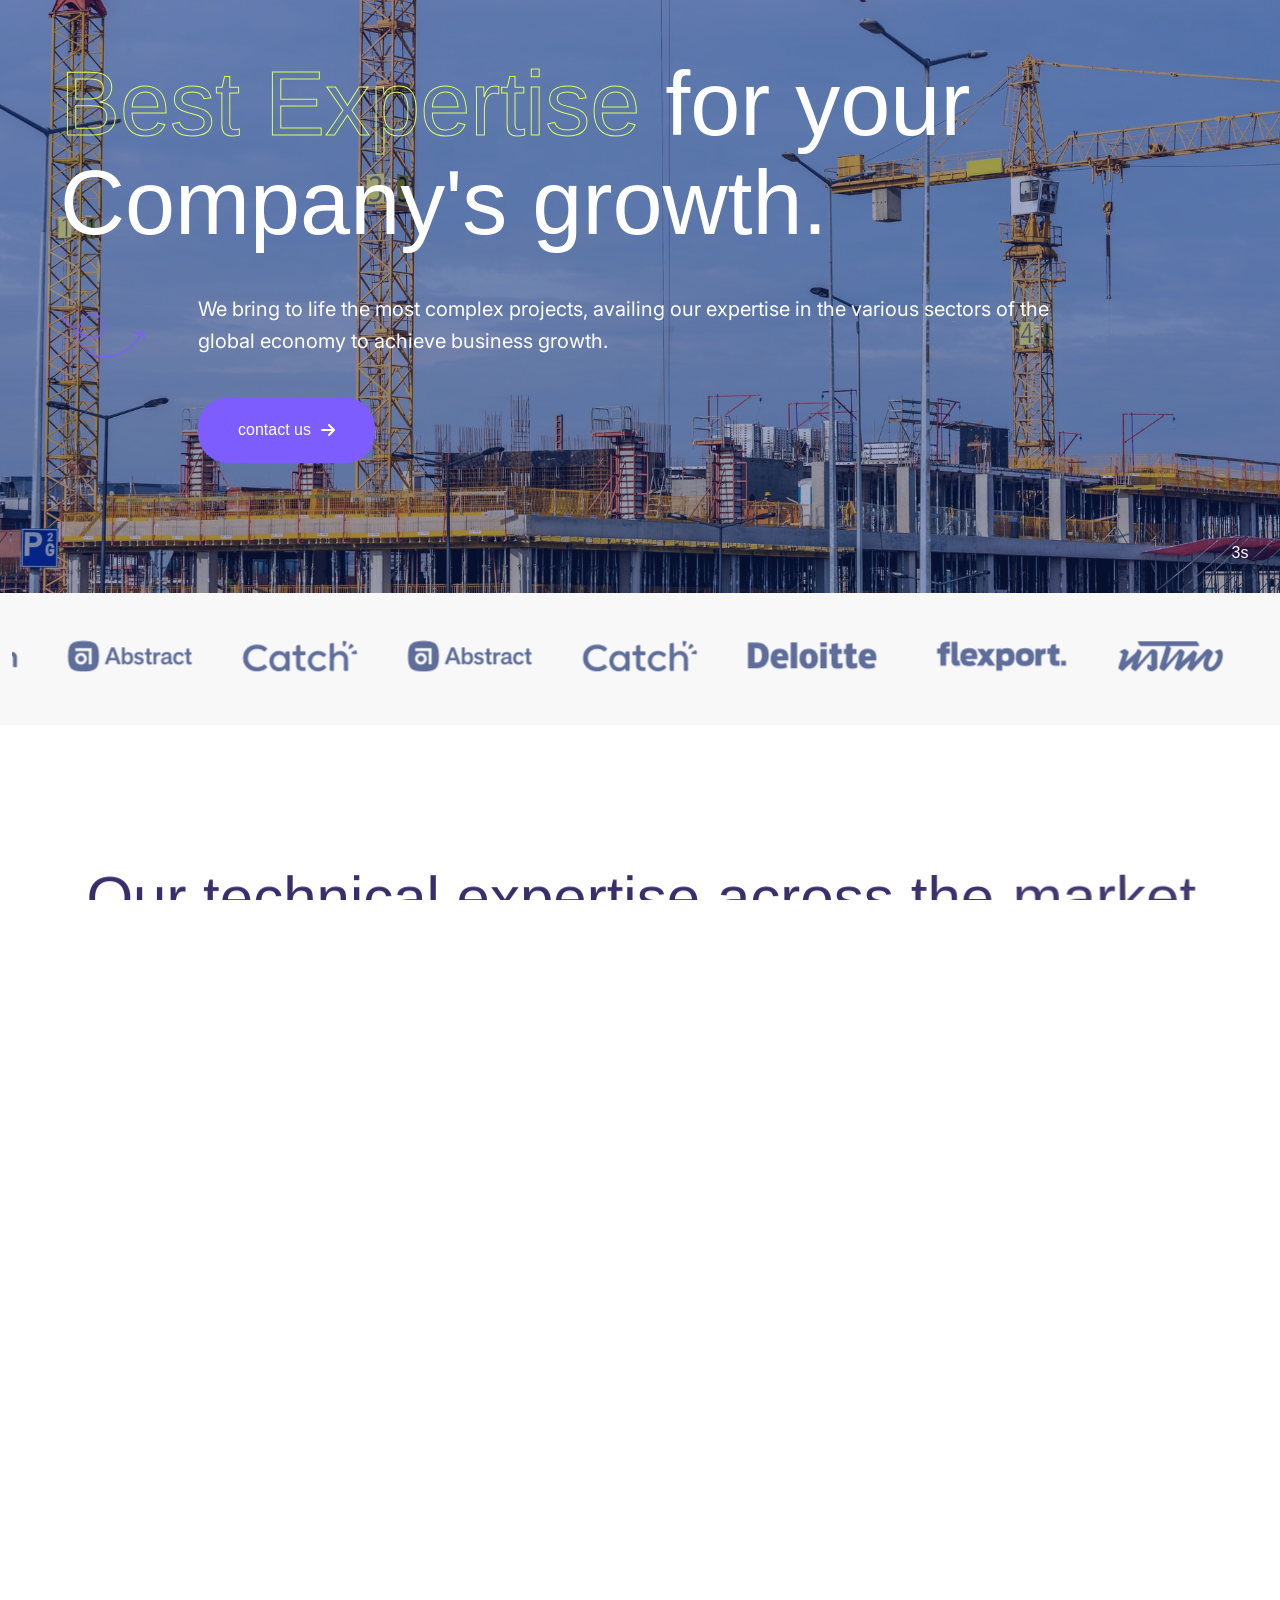
==== commit c7d79be6: "homepage design" ====
--- a/index.html
+++ b/index.html
@@ -178,49 +178,49 @@
             <div class="swiper-wrapper">
               <!-- item 1 -->
               <div class="swiper-slide">
-                <div class="slide" style="background-image: url(assets/imgs/breadcrumb/service.jpg);">
+                <!-- <div class="slide" style="background-image: url(assets/imgs/breadcrumb/service.jpg);"> -->
+                <div class="slide" style="background-image: url(assets/imgs/sg/agric3.jpg);">
                   <h1 class="title"> We Create <br><span>Meaningful</span> Solutions</h1>
                   <div class="info">
                     <div class="shape">
                       <img src="assets/imgs/shape/arrow-12.png" alt="Icon" class="infinite-move">
                     </div>
                     <div class="text">
-                      <p>We bring to life the most complex projects, specialize in online booking systems and the
-                        creation of aggregator sites. We craft brands, websites, products, and pretty much anything</p>
+                      <p>We bring to life the most complex projects, availing our expertise in the various sectors of the global economy to achieve business growth.</p>
                       <a href="about-us.html" class="cxu-btn-primary">Know More
-                        <i class="fa-solid fa-arrow-right"></i></a>
+                      <i class="fa-solid fa-arrow-right"></i></a>
                     </div>
                   </div>
                 </div>
               </div>
               <!-- item 2 -->
               <div class="swiper-slide">
-                <div class="slide" style="background-image: url(assets/imgs/breadcrumb/blog.jpg);">
+                <!-- <div class="slide" style="background-image: url(assets/imgs/breadcrumb/blog.jpg);"> -->
+                <div class="slide" style="background-image: url(assets/imgs/sg/eng.jpg);">
                   <h1 class="title"><span>Best Expertise</span> for your Company's growth.</h1>
                   <div class="info">
                     <div class="shape">
                       <img src="assets/imgs/shape/arrow-9.png" alt="Icon" class="infinite-move">
                     </div>
                     <div class="text">
-                      <p>We bring to life the most complex projects, specialize in online booking systems and the
-                        creation of aggregator sites. We craft brands, websites, products, and pretty much anything</p>
+                      <p>We bring to life the most complex projects, availing our expertise in the various sectors of the global economy to achieve business growth.</p>
                       <a href="contact.html" class="cxu-btn-primary">contact us
-                        <i class="fa-solid fa-arrow-right"></i></a>
+                      <i class="fa-solid fa-arrow-right"></i></a>
                     </div>
                   </div>
                 </div>
               </div>
               <!-- item 3 -->
               <div class="swiper-slide">
-                <div class="slide" style="background-image: url(assets/imgs/breadcrumb/about-us.jpg);">
-                  <h1 class="title cxu-words">We are your <br> <span>Partner</span> not a Client!.</h1>
+                <!-- <div class="slide" style="background-image: url(assets/imgs/breadcrumb/about-us.jpg);"> -->
+                <div class="slide" style="background-image: url(assets/imgs/sg/oil.jpg);">
+                  <h1 class="title cxu-words">We are your <br><span>Partner</span> not a Client!</h1>
                   <div class="info">
                     <div class="shape">
                       <img src="assets/imgs/shape/arrow-9.png" alt="Icon" class="infinite-move">
                     </div>
                     <div class="text">
-                      <p>We bring to life the most complex projects, specialize in online booking systems and the
-                        creation of aggregator sites. We craft brands, websites, products, and pretty much anything</p>
+                      <p>We bring to life the most complex projects, availing our expertise in the various sectors of the global economy to achieve business growth.</p>
                       <a href="contact.html" class="cxu-btn-primary">let's discuss
                         <i class="fa-solid fa-arrow-right"></i></a>
                     </div>
@@ -249,7 +249,7 @@
       <!-- Hero section end -->
 
 
-      <!-- Clients/Partners Logo slider section start -->
+      <!-- Partners Logo slider section start -->
       <section class="logo__slider-area-4">
         <div class="container-fluid">
           <div class="swiper logo__slider cxu-fade" data-ease="back">
@@ -325,10 +325,10 @@
                 <img src="assets/imgs/service/i9.png" alt="Icon">
               </div>
               <div class="content">
-                <h3 class="title"><a href="service-details.html">Sandia Energy </a></h3>
-                <p>Fusce dapibus cursus commodo tortor mauris condimentum.</p>
+                <h3 class="title"><a href="https://sandia-energy.com" target="_blank">Sandia Energy </a></h3>
+                <p>Our objective is to provide brokerage services, business facilitation, procurement and supply of Oil & Gas products & its derivatives and Renewable Energy. </p>
                 <div class="link">
-                  <a href="service-details.html">Learn more <i class="fa-solid fa-arrow-right"></i></a>
+                  <a href="https://sandia-energy.com" target="_blank">Learn more <i class="fa-solid fa-arrow-right"></i></a>
                 </div>
               </div>
             </div>
@@ -337,10 +337,10 @@
                 <img src="assets/imgs/service/i8.png" alt="Icon">
               </div>
               <div class="content">
-                <h3 class="title"><a href="service-details.html">Sandia Engineering</a></h3>
-                <p>Fusce dapibus cursus commodo tortor mauris condimentum.</p>
+                <h3 class="title"><a href="https://sandia-engineering.com">Sandia Engineering</a></h3>
+                <p>Our engineering portolio covers major Infrastructure, Civil, Mining , Industrial, Logistics and Real Estate Development.</p>
                 <div class="link">
-                  <a href="">Learn more <i class="fa-solid fa-arrow-right"></i></a>
+                  <a href="https://sandia-engineering.com" target="_blank">Learn more <i class="fa-solid fa-arrow-right"></i></a>
                 </div>
               </div>
             </div>
@@ -350,7 +350,7 @@
               </div>
               <div class="content">
                 <h3 class="title"><a href="service-details.html">Sandia Agric</a></h3>
-                <p>Fusce dapibus cursus commodo tortor mauris condimentum.</p>
+                <p>We aim to be one of the leading company in the Agric Sector by using latest Technology to develop farm projects and by applying the fair trade approach to our daily commodity trading.</p>
                 <div class="link">
                   <a href="service-details.html">Learn more <i class="fa-solid fa-arrow-right"></i></a>
                 </div>
@@ -361,10 +361,10 @@
                 <img src="assets/imgs/service/i9.png" alt="Icon">
               </div>
               <div class="content">
-                <h3 class="title"><a href="service-details.html">Sansar Innovation</a></h3>
-                <p>Fusce dapibus cursus commodo tortor mauris condimentum.</p>
+                <h3 class="title"><a href="https://sansarinnovations.com" target="_blank">Sansar Innovation</a></h3>
+                <p>We focus on solving problems using of digital solutions and employing cutting edge technologies to build the best quality solution while saving you time.</p>
                 <div class="link">
-                  <a href="service-details.html">Learn more <i class="fa-solid fa-arrow-right"></i></a>
+                  <a href="https://sansarinnovations.com" target="_blank">Learn more <i class="fa-solid fa-arrow-right"></i></a>
                 </div>
               </div>
             </div>
@@ -390,23 +390,24 @@
       <section class="counter__area-5 pt-140 pb-140">
         <div class="container">
           <div class="counter__content">
-            <!-- <h2 class="sec-title cxu-words">We're making digital <br> real presence <br> stronger</h2> -->
-            <h2 class="sec-title cxu-words">We're the Experts at your fingertips.</h2>
+            <!-- <h2 class="sec-title cxu-words">Our Impact in Numbers</h2> -->
+            <h2 class="sec-title cxu-words">Delivering Positive Results</h2>
             <p class="cxu-lines">
-              It is a long established fact that a reader will be distracted by the readable content of a page when looking at its layout.
+              It is a long established fact that numbers don't lie. <br/>
+              Check the data for your informed decisions.
             </p>
             <div class="counter__list">
               <div class="counter__item style-1 cxu-fade" data-ease="back">
                 <div class="counter-active number">25+</div>
-                <p>Innovators Team Members </p>
+                <p>Years of Experience </p>
               </div>
               <div class="counter__item style-1 cxu-fade" data-ease="back">
-                <div class="counter-active number">7k+</div>
-                <p>Global Brand Work With Us</p>
+                <div class="counter-active number">1k+</div>
+                <p>Global Brands Work With Us</p>
               </div>
               <div class="counter__item style-1 cxu-fade" data-ease="back">
-                <div class="counter-active number">56+</div>
-                <p>Creative Workshops</p>
+                <div class="counter-active number">5000+</div>
+                <p>Projects Completed </p>
               </div>
             </div>
           </div>
@@ -416,8 +417,73 @@
       <!-- Counter area end -->
 
 
+       <!-- Clients Logo slider section start -->
+       <section class="logo__slider-area-4">
+        <div class="container-fluid">
+          <div class="swiper logo__slider cxu-fade" data-ease="back">
+            <div class="swiper-wrapper">
+              <div class="swiper-slide">
+                <div class="logo"><img src="assets/imgs/client/logo.png" alt="Logo"></div>
+              </div>
+              <div class="swiper-slide">
+                <div class="logo"><img src="assets/imgs/client/logo-2.png" alt="Logo"></div>
+              </div>
+              <div class="swiper-slide">
+                <div class="logo"><img src="assets/imgs/client/logo-3.png" alt="Logo"></div>
+              </div>
+              <div class="swiper-slide">
+                <div class="logo"><img src="assets/imgs/client/logo-4.png" alt="Logo"></div>
+              </div>
+              <div class="swiper-slide">
+                <div class="logo"><img src="assets/imgs/client/logo-5.png" alt="Logo"></div>
+              </div>
+              <div class="swiper-slide">
+                <div class="logo"><img src="assets/imgs/client/logo-6.png" alt="Logo"></div>
+              </div>
+              <div class="swiper-slide">
+                <div class="logo"><img src="assets/imgs/client/logo.png" alt="Logo"></div>
+              </div>
+              <div class="swiper-slide">
+                <div class="logo"><img src="assets/imgs/client/logo-2.png" alt="Logo"></div>
+              </div>
+              <div class="swiper-slide">
+                <div class="logo"><img src="assets/imgs/client/logo-3.png" alt="Logo"></div>
+              </div>
+              <div class="swiper-slide">
+                <div class="logo"><img src="assets/imgs/client/logo-4.png" alt="Logo"></div>
+              </div>
+              <div class="swiper-slide">
+                <div class="logo"><img src="assets/imgs/client/logo-5.png" alt="Logo"></div>
+              </div>
+              <div class="swiper-slide">
+                <div class="logo"><img src="assets/imgs/client/logo-6.png" alt="Logo"></div>
+              </div>
+              <div class="swiper-slide">
+                <div class="logo"><img src="assets/imgs/client/logo-4.png" alt="Logo"></div>
+              </div>
+              <div class="swiper-slide">
+                <div class="logo"><img src="assets/imgs/client/logo-5.png" alt="Logo"></div>
+              </div>
+              <div class="swiper-slide">
+                <div class="logo"><img src="assets/imgs/client/logo-6.png" alt="Logo"></div>
+              </div>
+              <div class="swiper-slide">
+                <div class="logo"><img src="assets/imgs/client/logo.png" alt="Logo"></div>
+              </div>
+              <div class="swiper-slide">
+                <div class="logo"><img src="assets/imgs/client/logo-2.png" alt="Logo"></div>
+              </div>
+            </div>
+          </div>
+        </div>
+      </section>
+      <!-- Logo slider section end -->
+
+
+
+
       <!-- Portfolio section start -->
-      <section class="portfolio__area-4 pt-130 pb-140">
+      <section class="portfolio__area-4 pt-130 pb-140" style="display: none;">
         <div class="container">
           <div class="portfolio__top-4">
             <h3 class="sec-title cxu-words">Check out some of our Works</h3>
@@ -506,7 +572,7 @@
       <section class="testimonial__area-4 pt-140 pb-140">
         <div class="container">
           <div class="testimonial__top-2">
-            <h2 class="sec-title cxu-words">Driving growth with <br> success story</h2>
+            <h2 class="sec-title cxu-words">The Proof is in the <br><span>Testimonials</span></h2>
           </div>
           <div class="cxu--testimonial style-2">
             <div class="swiper testimonial__slider">
@@ -1012,5 +1078,4 @@
   <script src="assets/js/main.js"></script>
 
 </body>
-
 </html>
--- a/assets/css/master.css
+++ b/assets/css/master.css
@@ -1,17 +1,15 @@
 ﻿@charset "UTF-8";
 /*-----------------------------------------------------------------------------------
-
-  Theme Name: Banizzo - Digital Agency HTML5 Template
-  Author: CodeXup
-  Support: codexup.dev@gmail.com
-  Description: Banizzo – is a Digital Agency HTML5 Template that comes with high-quality 2 Pre build Home Pages and many built-in awesome inner pages  which are perfect for any creative agencies, designers, digital agencies, freelancers, developers, designers, marketing, startup, blog and portfolio.
+  Author: PaulBless
+  Support: eshunbless1@gmail.com
+  Description: Sandia Group – website template.
   Version: 1.0
 
 -----------------------------------------------------------------------------------
 
 /************ TABLE OF CONTENTS ***************
 
-  01. VARIBALES DECLARARION
+  01. VARIABLES DECLARATION
   02. MIXIN DECLARATION
   03. TYPOGRAPHY CSS START
   04. THEME CSS START
@@ -42,9 +40,16 @@
 
 **********************************************/
 /*----------------------------------------*/
-/*  01. VARIBALES DECLARARION
+/*  01. VARIABLES DECLARATION
 /*----------------------------------------*/
-@import url("../../../../css2");
+/* Inter */
+@import url('https://fonts.googleapis.com/css2?family=Inter:wght@100;200;300;400;500;600;700;800;900&display=swap');
+/* Poppins */
+@import url('https://fonts.googleapis.com/css2?family=Poppins:ital,wght@0,100;0,200;0,300;0,400;0,500;0,600;0,700;0,800;0,900;1,100;1,200;1,300;1,400;1,500;1,600;1,700;1,800;1,900&display=swap');
+/* Lato */
+@import url('https://fonts.googleapis.com/css2?family=Lato:ital,wght@0,100;0,300;0,400;0,700;0,900;1,300;1,400;1,700;1,900&display=swap');
+
+@import url("../../css2");
 :root {
   --primary: #392D6A;
   --secondary: #DEFE5D;
@@ -63,6 +68,10 @@
   --green-5: #48339d;
   --font-unbounded: "Unbounded", sans-serif;
   --font-inter: "Inter", sans-serif;
+  --font-poppins: "Poppins", sans-serif;
+  --sandia: #102770;
+  --sandia-1: #04d5b6;
+  --sandia-2:  #3566c9;
 }
 
 /*----------------------------------------*/
@@ -3499,11 +3508,11 @@
 }
 .cxu--hero-slider.style-1:hover .swiper-button-prev {
   -webkit-transform: translateX(0px);
-          transform: translateX(0px);
+  transform: translateX(0px);
 }
 .cxu--hero-slider.style-1:hover .swiper-button-next {
   -webkit-transform: translateX(0px);
-          transform: translateX(0px);
+  transform: translateX(0px);
 }
 .cxu--hero-slider.style-1 .slide {
   background-size: cover;
@@ -3540,7 +3549,8 @@
   height: 100%;
   inset-inline-start: 0;
   top: 0;
-  background-color: rgba(57, 45, 106, 0.8);
+  background-color: rgba(16, 39, 112, 0.4);
+  /* background-color: rgba(45, 51, 106, 0.8); */
 }
 .cxu--hero-slider.style-1 .info {
   gap: 50px;
@@ -4355,7 +4365,7 @@
 .about-inner__wrapper-2 .sec-sub-title {
   position: relative;
   -webkit-padding-start: 60px;
-          padding-inline-start: 60px;
+  padding-inline-start: 60px;
   color: var(--green);
   font-family: var(--font-unbounded);
 }
@@ -7270,7 +7280,7 @@
   }
 }
 .counter__area-5 {
-  background-color: var(--primary);
+  background-color: var(--sandia);
   position: relative;
 }
 .counter__area-5 .sec-title {
@@ -7304,7 +7314,7 @@
 }
 .counter__area-5 .counter__list {
   -webkit-margin-start: auto;
-          margin-inline-start: auto;
+  margin-inline-start: auto;
   max-width: 860px;
   -ms-grid-columns: 1fr 1fr 1fr;
   grid-template-columns: 1fr 1fr 1fr;
@@ -7315,7 +7325,7 @@
 @media (max-width: 1919px) {
   .counter__area-5 .counter__list {
     -webkit-margin-end: -50px;
-            margin-inline-end: -50px;
+    margin-inline-end: -50px;
   }
 }
 @media (max-width: 1399px) {
--- a/assets/css/style.css
+++ b/assets/css/style.css
@@ -0,0 +1,10 @@
+/* Hero section */
+/* .cxu--hero-slider.style-1 .title {
+    font-family: 'Poppins', sans-serif !important;
+    font-weight: 600;
+}
+
+.cxu--hero-slider.style-1 .text {
+    font-family: 'Inter', sans-serif !important;
+} */
+
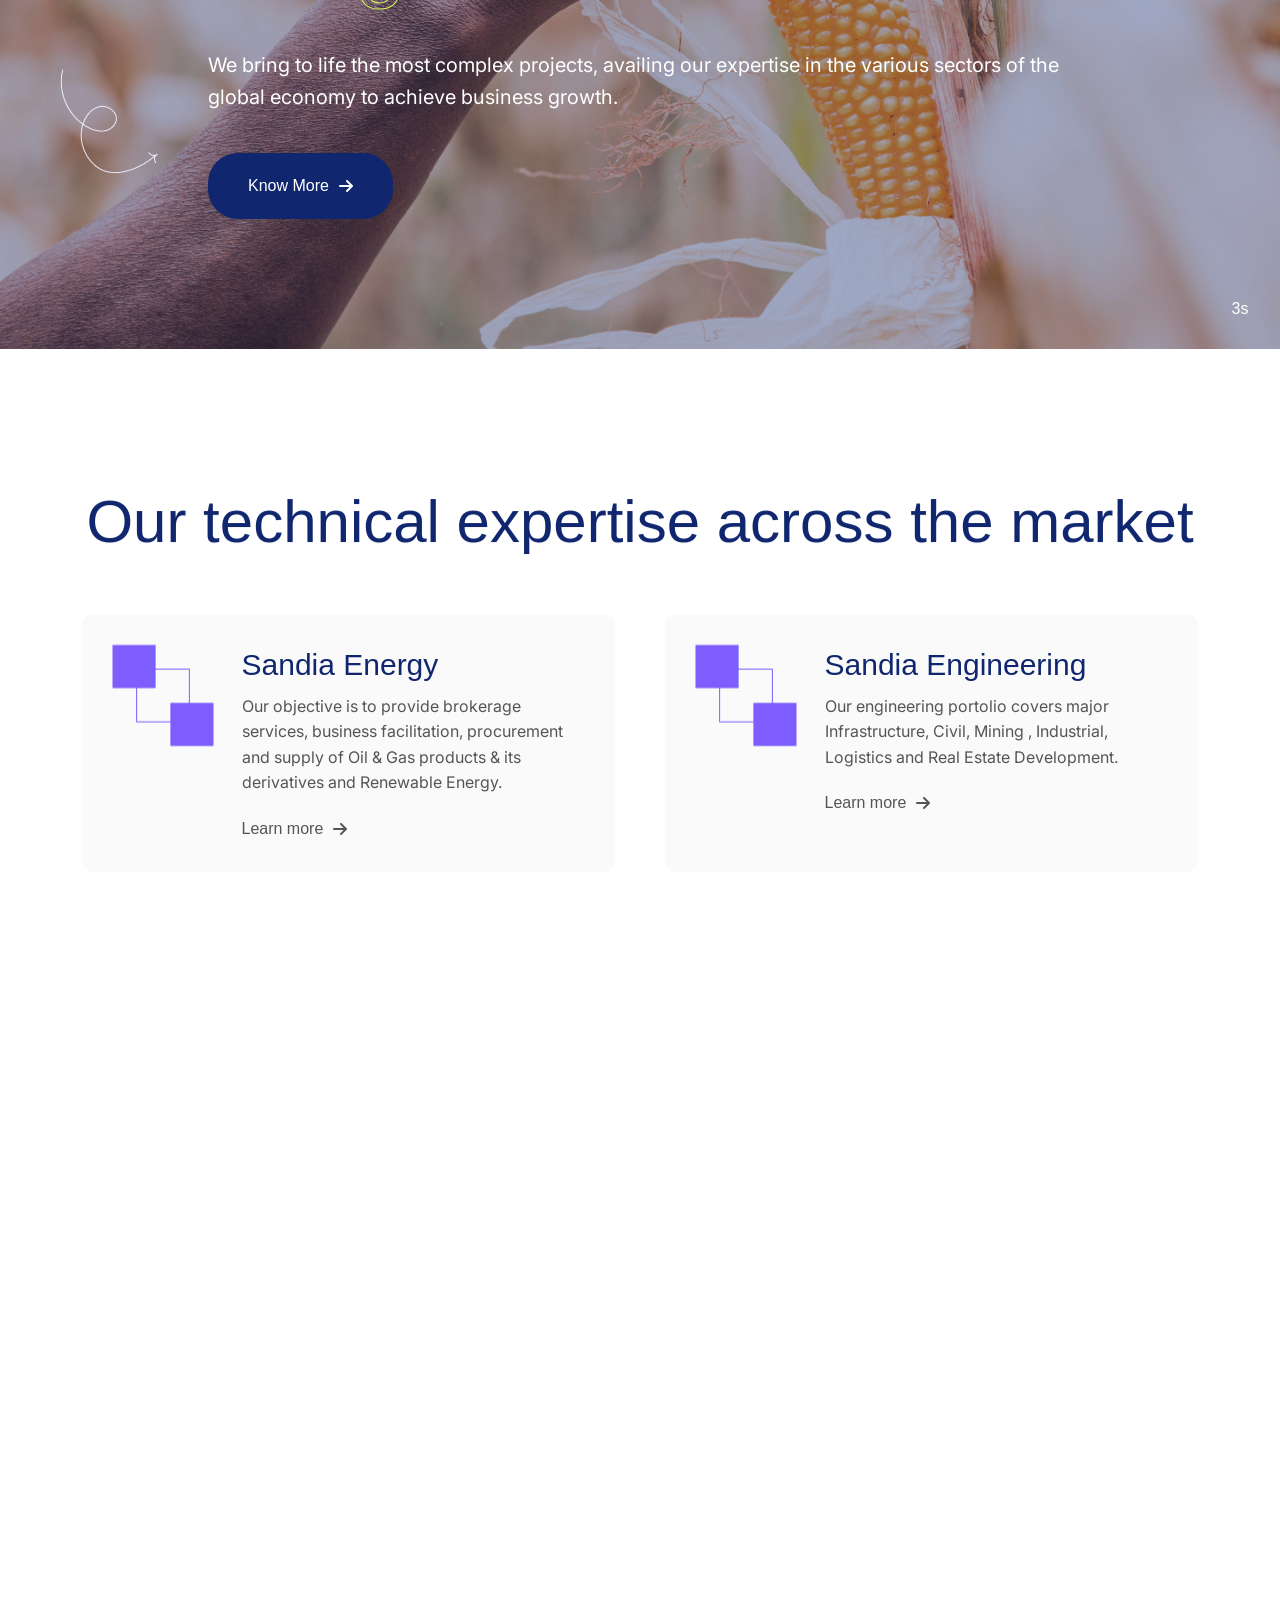
==== commit ca5c07d4: "home, about & contact pages done, awaiting feeding" ====
--- a/index.html
+++ b/index.html
@@ -4,7 +4,7 @@
 <head>
   <meta charset="UTF-8">
   <meta name="viewport" content="width=device-width, initial-scale=1.0">
-  <title>Sandia Group of Companies</title>
+  <title>Home - Sandia Group of Companies</title>
 
   <!-- Favicon -->
   <link rel="icon" type="image/x-icon" href="assets/imgs/sg/favicon.png">
@@ -42,10 +42,9 @@
   </button>
 
   <!-- Preloader -->
-  <!-- to disable, use css styling -->
   <div class="cxu-preloader" >
     <div class="wrapper">
-      <div class="lines">
+      <!-- <div class="lines">
         <span class="line line-1"></span>
         <span class="line line-2"></span>
         <span class="line line-3"></span>
@@ -55,7 +54,7 @@
         <span class="line line-7"></span>
         <span class="line line-8"></span>
         <span class="line line-9"></span>
-      </div>
+      </div> -->
     </div>
   </div>
 
@@ -99,10 +98,10 @@
           <div class="offcanvas__social-2">
             <!-- social-media -->
             <ul class="social">
-              <li><a target="_blank" href="https://www.facebook.com/codexup">facebook</a></li>
-              <li><a target="_blank" href="https://twitter.com/">twiter</a></li>
-              <li><a target="_blank" href="https://www.linkedin.com/">linkedin</a></li>
-              <li><a target="_blank" href="https://www.instagram.com/">instagram</a></li>
+              <li><a target="_blank" href="https://www.facebook.com/sandiagroup">facebook</a></li>
+              <li><a target="_blank" href="https://twitter.com/sandiagroup">twiter</a></li>
+              <li><a target="_blank" href="https://www.linkedin.com/sandiagroup">linkedin</a></li>
+              <li><a target="_blank" href="https://www.instagram.com/sandiagroup">instagram</a></li>
             </ul>
             <!-- contact -->
             <ul class="contact">
@@ -113,58 +112,30 @@
           <div class="offcanvas__menu-2">
             <ul>
               <li class="menu-item">
-                <a href="index-3.html">home</a>
+                <a href="index.html">home</a>
               </li>
               <li class="has-submenu menu-item has-children">
                 <a href="#">about</a>
                 <ul class="sub-menu">
-                  <li class="sub-item"><a href="about-us.html">about 1</a></li>
-                  <li class="sub-item"><a href="about-us.html">about 2</a></li>
-                  <li class="sub-item"><a href="about-us.html">about 3</a></li>
+                  <li class="sub-item"><a href="about-us.html">about us</a></li>
+                  <li class="sub-item"><a href="about-us.html">management team</a></li>
+                  <li class="sub-item"><a href="about-us.html">awards & recognitions</a></li>
                 </ul>
               </li>
+              <!-- services -->
               <li class="has-submenu menu-item has-children">
                 <a href="#">services</a>
                 <ul class="sub-menu">
-                  <li class="sub-item"><a href="services.html">service</a></li>
-                  <li class="sub-item"><a href="services-2.html">service V.2</a></li>
-                  <li class="sub-item"><a href="services-3.html">service V.3</a></li>
-                  <li class="sub-item"><a href="service-details.html">service details</a></li>
+                  <li class="sub-item"><a href="services.html">sandia agric</a></li>
+                  <li class="sub-item"><a href="services-2.html">sandia energy</a></li>
+                  <li class="sub-item"><a href="services-3.html">sandia engineering</a></li>
+                  <li class="sub-item"><a href="service-details.html">sansar innovations</a></li>
+                  <li class="sub-item"><a href="service-details.html">sandia Commodities/a></li>
                 </ul>
               </li>
-              <li class="has-submenu menu-item has-children">
-                <a href="#">portfolio</a>
-                <ul class="sub-menu">
-                  <li class="sub-item"><a href="portfolio.html">portfolio</a></li>
-                  <li class="sub-item"><a href="portfolio-2.html">portfolio V.2</a></li>
-                  <li class="sub-item"><a href="portfolio-details.html">portfolio details</a></li>
-                </ul>
-              </li>
-              <li class="has-submenu menu-item has-children">
-                <a href="#">blog</a>
-                <ul class="sub-menu">
-                  <li class="sub-item"><a href="blog.html">blog</a></li>
-                  <li class="sub-item"><a href="blog-2.html">blog V.2</a></li>
-                  <li class="sub-item"><a href="blog-3.html">blog V.2</a></li>
-                  <li class="sub-item"><a href="blog-details.html">blog details</a></li>
-                  <li class="sub-item"><a href="blog-details-2.html">blog details v.2</a></li>
-                </ul>
-              </li>
-              <li class="has-submenu menu-item has-children">
-                <a href="#">team</a>
-                <ul class="sub-menu">
-                  <li class="sub-item"><a href="team.html">team</a></li>
-                  <li class="sub-item"><a href="team-2.html">team V.2</a></li>
-                </ul>
-              </li>
-              <li class="has-submenu menu-item has-children d-none">
-                <a href="#">others</a>
-                <ul class="sub-menu">
-                  <li class="sub-item"><a href="pricing-plan.html">Pricing plan</a></li>
-                  <li class="sub-item"><a href="faq.html">FAQs</a></li>
-                  <li class="sub-item"><a href="404.html">404 Error</a></li>
-                </ul>
-              </li>
+              <!-- blog & news -->              
+              <li class="menu-item"><a href="blog.html">articles & news</a></li>
+              <!-- contact -->
               <li class="menu-item"><a href="contact.html">Contact</a></li>
             </ul>
           </div>
@@ -179,7 +150,7 @@
               <!-- item 1 -->
               <div class="swiper-slide">
                 <!-- <div class="slide" style="background-image: url(assets/imgs/breadcrumb/service.jpg);"> -->
-                <div class="slide" style="background-image: url(assets/imgs/sg/agric3.jpg);">
+                <div class="slide" style="background-image: url(assets/imgs/sg/agric4.jpg);">
                   <h1 class="title"> We Create <br><span>Meaningful</span> Solutions</h1>
                   <div class="info">
                     <div class="shape">
@@ -204,7 +175,7 @@
                     </div>
                     <div class="text">
                       <p>We bring to life the most complex projects, availing our expertise in the various sectors of the global economy to achieve business growth.</p>
-                      <a href="contact.html" class="cxu-btn-primary">contact us
+                      <a href="about-us.html" class="cxu-btn-primary">Know More
                       <i class="fa-solid fa-arrow-right"></i></a>
                     </div>
                   </div>
@@ -221,7 +192,7 @@
                     </div>
                     <div class="text">
                       <p>We bring to life the most complex projects, availing our expertise in the various sectors of the global economy to achieve business growth.</p>
-                      <a href="contact.html" class="cxu-btn-primary">let's discuss
+                      <a href="about-us.html" class="cxu-btn-primary">Know More
                         <i class="fa-solid fa-arrow-right"></i></a>
                     </div>
                   </div>
@@ -250,7 +221,7 @@
 
 
       <!-- Partners Logo slider section start -->
-      <section class="logo__slider-area-4">
+      <section class="logo__slider-area-4 d-none">
         <div class="container-fluid">
           <div class="swiper logo__slider cxu-fade" data-ease="back">
             <div class="swiper-wrapper">
@@ -322,7 +293,7 @@
           <div class="cxu__service style-4">
             <div class="service-item cxu-fade" data-ease="back">
               <div class="icon">
-                <img src="assets/imgs/service/i9.png" alt="Icon">
+                <img src="assets/imgs/service/i8.png" alt="Icon">
               </div>
               <div class="content">
                 <h3 class="title"><a href="https://sandia-energy.com" target="_blank">Sandia Energy </a></h3>
@@ -346,7 +317,7 @@
             </div>
             <div class="service-item cxu-fade" data-ease="back">
               <div class="icon">
-                <img src="assets/imgs/service/i7.png" alt="Icon">
+                <img src="assets/imgs/service/i9.png" alt="Icon">
               </div>
               <div class="content">
                 <h3 class="title"><a href="service-details.html">Sandia Agric</a></h3>
@@ -362,7 +333,7 @@
               </div>
               <div class="content">
                 <h3 class="title"><a href="https://sansarinnovations.com" target="_blank">Sansar Innovation</a></h3>
-                <p>We focus on solving problems using of digital solutions and employing cutting edge technologies to build the best quality solution while saving you time.</p>
+                <p>We focus on problem resolution through digital solutions, utilizing cutting-edge technologies to create the highest quality solution while saving you time.</p>
                 <div class="link">
                   <a href="https://sansarinnovations.com" target="_blank">Learn more <i class="fa-solid fa-arrow-right"></i></a>
                 </div>
@@ -370,11 +341,11 @@
             </div>
             <div class="service-item cxu-fade" data-ease="back">
               <div class="icon">
-                <img src="assets/imgs/service/i9.png" alt="Icon">
+                <img src="assets/imgs/service/i7.png" alt="Icon">
               </div>
               <div class="content">
                 <h3 class="title"><a href="service-details.html">Sandia Commodities</a></h3>
-                <p>Fusce dapibus cursus commodo tortor mauris condimentum.</p>
+                <p>Fusce dapibus cursus commodo tortor mauris condimentum. Fusce dapibus cursus commodo tortor mauris condimentum.</p>
                 <div class="link">
                   <a href="service-details.html">Learn more <i class="fa-solid fa-arrow-right"></i></a>
                 </div>
@@ -402,7 +373,7 @@
                 <p>Years of Experience </p>
               </div>
               <div class="counter__item style-1 cxu-fade" data-ease="back">
-                <div class="counter-active number">1k+</div>
+                <div class="counter-active number">1500+</div>
                 <p>Global Brands Work With Us</p>
               </div>
               <div class="counter__item style-1 cxu-fade" data-ease="back">
@@ -415,71 +386,6 @@
         <img src="assets/imgs/shape/arrow-10.png" alt="Shape" class="shape infinite-move-2">
       </section>
       <!-- Counter area end -->
-
-
-       <!-- Clients Logo slider section start -->
-       <section class="logo__slider-area-4">
-        <div class="container-fluid">
-          <div class="swiper logo__slider cxu-fade" data-ease="back">
-            <div class="swiper-wrapper">
-              <div class="swiper-slide">
-                <div class="logo"><img src="assets/imgs/client/logo.png" alt="Logo"></div>
-              </div>
-              <div class="swiper-slide">
-                <div class="logo"><img src="assets/imgs/client/logo-2.png" alt="Logo"></div>
-              </div>
-              <div class="swiper-slide">
-                <div class="logo"><img src="assets/imgs/client/logo-3.png" alt="Logo"></div>
-              </div>
-              <div class="swiper-slide">
-                <div class="logo"><img src="assets/imgs/client/logo-4.png" alt="Logo"></div>
-              </div>
-              <div class="swiper-slide">
-                <div class="logo"><img src="assets/imgs/client/logo-5.png" alt="Logo"></div>
-              </div>
-              <div class="swiper-slide">
-                <div class="logo"><img src="assets/imgs/client/logo-6.png" alt="Logo"></div>
-              </div>
-              <div class="swiper-slide">
-                <div class="logo"><img src="assets/imgs/client/logo.png" alt="Logo"></div>
-              </div>
-              <div class="swiper-slide">
-                <div class="logo"><img src="assets/imgs/client/logo-2.png" alt="Logo"></div>
-              </div>
-              <div class="swiper-slide">
-                <div class="logo"><img src="assets/imgs/client/logo-3.png" alt="Logo"></div>
-              </div>
-              <div class="swiper-slide">
-                <div class="logo"><img src="assets/imgs/client/logo-4.png" alt="Logo"></div>
-              </div>
-              <div class="swiper-slide">
-                <div class="logo"><img src="assets/imgs/client/logo-5.png" alt="Logo"></div>
-              </div>
-              <div class="swiper-slide">
-                <div class="logo"><img src="assets/imgs/client/logo-6.png" alt="Logo"></div>
-              </div>
-              <div class="swiper-slide">
-                <div class="logo"><img src="assets/imgs/client/logo-4.png" alt="Logo"></div>
-              </div>
-              <div class="swiper-slide">
-                <div class="logo"><img src="assets/imgs/client/logo-5.png" alt="Logo"></div>
-              </div>
-              <div class="swiper-slide">
-                <div class="logo"><img src="assets/imgs/client/logo-6.png" alt="Logo"></div>
-              </div>
-              <div class="swiper-slide">
-                <div class="logo"><img src="assets/imgs/client/logo.png" alt="Logo"></div>
-              </div>
-              <div class="swiper-slide">
-                <div class="logo"><img src="assets/imgs/client/logo-2.png" alt="Logo"></div>
-              </div>
-            </div>
-          </div>
-        </div>
-      </section>
-      <!-- Logo slider section end -->
-
-
 
 
       <!-- Portfolio section start -->
@@ -583,7 +489,7 @@
                       <img src="assets/imgs/tesitmonial/2.jpg" alt="Image" data-speed="0.95">
                     </div>
                     <div class="feedback">
-                      <img src="assets/imgs/tesitmonial/quote-2.svg" alt="Quote" class="quote">
+                      <img src="assets/imgs/tesitmonial/quote.png" alt="Quote" class="quote">
                       <p>If your need high-quality design in a friendly budget than there is no better option than
                         Alpha. We working them more than six month.
                       </p>
@@ -602,10 +508,10 @@
                 <div class="swiper-slide">
                   <div class="item">
                     <div class="client-img">
-                      <img src="assets/imgs/tesitmonial/2.jpg" alt="Image" data-speed="0.95">
+                      <img src="assets/imgs/tesitmonial/4.jpg" alt="Image" data-speed="0.95">
                     </div>
                     <div class="feedback">
-                      <img src="assets/imgs/tesitmonial/quote-2.svg" alt="Quote" class="quote">
+                      <img src="assets/imgs/tesitmonial/quote.png" alt="Quote" class="quote">
                       <p>We cater to the creative needs of the broadest range of clients. Whether you are a for diev
                         development agency looking to outsource design work, a company in search of a Product
                         Designer.
@@ -628,7 +534,7 @@
                       <img src="assets/imgs/tesitmonial/2.jpg" alt="Image" data-speed="0.95">
                     </div>
                     <div class="feedback">
-                      <img src="assets/imgs/tesitmonial/quote-2.svg" alt="Quote" class="quote">
+                      <img src="assets/imgs/tesitmonial/quote.png" alt="Quote" class="quote">
                       <p>We cater to the creative needs of the broadest range of clients. Whether you are a for diev
                         development agency looking to outsource design work, a company in search of a Product
                         Designer.
@@ -648,10 +554,10 @@
                 <div class="swiper-slide">
                   <div class="item">
                     <div class="client-img">
-                      <img src="assets/imgs/tesitmonial/2.jpg" alt="Image" data-speed="0.95">
+                      <img src="assets/imgs/tesitmonial/4.jpg" alt="Image" data-speed="0.95">
                     </div>
                     <div class="feedback">
-                      <img src="assets/imgs/tesitmonial/quote-2.svg" alt="Quote" class="quote">
+                      <img src="assets/imgs/tesitmonial/quote.png" alt="Quote" class="quote">
                       <p>We cater to the creative needs of the broadest range of clients. Whether you are a for diev
                         development agency looking to outsource design work, a company in search of a Product
                         Designer.
@@ -678,10 +584,75 @@
         </div>
       </section>
       <!-- Testimonial section end -->
+      
+      <!-- Clients Logo slider section start -->
+      <section class="partners_logo__slider-area d-nonee">
+        <div class="container-fluid">
+          <div class="swiper logo__slider cxu-fade" data-ease="back">
+            <div class="swiper-wrapper">
+              <div class="swiper-slide">
+                <div class="logo"><img src="assets/imgs/client/c1.jpg" alt="Logo"></div>
+              </div>
+              <div class="swiper-slide">
+                <div class="logo"><img src="assets/imgs/client/c2.jpg" alt="Logo"></div>
+              </div>
+              <div class="swiper-slide">
+                <div class="logo"><img src="assets/imgs/client/c3.jpg" alt="Logo"></div>
+              </div>
+              <div class="swiper-slide">
+                <div class="logo"><img src="assets/imgs/client/c4.jpg" alt="Logo"></div>
+              </div>
+              <div class="swiper-slide">
+                <div class="logo"><img src="assets/imgs/client/c5.jpg" alt="Logo"></div>
+              </div>
+              <div class="swiper-slide">
+                <div class="logo"><img src="assets/imgs/client/c6.jpg" alt="Logo"></div>
+              </div>
+              <div class="swiper-slide">
+                <div class="logo"><img src="assets/imgs/client/c7.jpg" alt="Logo"></div>
+              </div>
+              <div class="swiper-slide">
+                <div class="logo"><img src="assets/imgs/client/c8.jpg" alt="Logo"></div>
+              </div>
+              <div class="swiper-slide">
+                <div class="logo"><img src="assets/imgs/client/c9.jpg" alt="Logo"></div>
+              </div>
+              <div class="swiper-slide">
+                <div class="logo"><img src="assets/imgs/client/c1.jpg" alt="Logo"></div>
+              </div>
+              <div class="swiper-slide">
+                <div class="logo"><img src="assets/imgs/client/c2.jpg" alt="Logo"></div>
+              </div>
+              <div class="swiper-slide">
+                <div class="logo"><img src="assets/imgs/client/c3.jpg" alt="Logo"></div>
+              </div>
+              <div class="swiper-slide">
+                <div class="logo"><img src="assets/imgs/client/c4.jpg" alt="Logo"></div>
+              </div>
+              <div class="swiper-slide">
+                <div class="logo"><img src="assets/imgs/client/c5.jpg" alt="Logo"></div>
+              </div>
+              <div class="swiper-slide">
+                <div class="logo"><img src="assets/imgs/client/c6.jpg" alt="Logo"></div>
+              </div>
+              <div class="swiper-slide">
+                <div class="logo"><img src="assets/imgs/client/c7.jpg" alt="Logo"></div>
+              </div>
+              <div class="swiper-slide">
+                <div class="logo"><img src="assets/imgs/client/c8.jpg" alt="Logo"></div>
+              </div>
+              <div class="swiper-slide">
+                <div class="logo"><img src="assets/imgs/client/c9.jpg" alt="Logo"></div>
+              </div>
+            </div>
+          </div>
+        </div>
+      </section>
+      <!-- Logo slider section end -->
 
 
       <!-- Team area start -->
-      <section class="team__area-2 pt-140 pb-140" style="display: none;">
+      <section class="team__area-2 pt-140 pb-140 d-none">
         <div class="container">
           <div class="team__top">
             <h2 class="sec-title cxu-words">Meet our <br> creative team</h2>
@@ -876,7 +847,7 @@
 
 
       <!-- Pricing area start -->
-      <section class="pricing__area-2 pt-140 pb-140" style="display: none;">
+      <section class="pricing__area-2 pt-140 pb-140 d-none">
         <div class="container">
           <div class="pricing__top">
             <h2 class="sec-title cxu-words">Pick the perfect <br> Pricing plan</h2>
@@ -939,8 +910,8 @@
       <!-- Pricing area end -->
 
 
-      <!-- Blog area start -->
-      <section class="blog__area-3 pt-140 pb-140">
+      <!-- Blog/News area start -->
+      <section class="blog__area-3 pt-140 pb-140 d-none">
         <div class="container">
           <div class="blog__top-3">
             <h3 class="sec-title cxu-words">Latest News</h3>
@@ -987,6 +958,46 @@
                 </ul>
                 <h4 class="title"><a href="blog-details.html">How UI/UX Shapes User Perceptions</a></h4>
                 <a href="blog-details.html" class="link cxu-btn-border">Read More</a>
+              </div>
+            </article>
+          </div>
+        </div>
+      </section>
+      <!-- Blog area end -->
+
+
+      <!-- Blog area start -->
+      <section class="blog__area-3 pt-140 pb-140">
+        <div class="container">
+          <div class="blog__top-3">
+            <h3 class="sec-title cxu-words">Articles & <br> News</h3>
+            <a href="blogs.html" class="cxu-btn-border cxu-fade" data-ease="bounce">See more news <i
+                class="fa-solid fa-arrow-right"></i></a>
+          </div>
+
+          <div class="cxu--posts style-2">
+            <article class="cxu-post cxu-fade" data-ease="back">
+              <div class="thumb">
+                <a href="blog-details.html">
+                  <img src="assets/imgs/blog/2.png" alt="Thumbnail" data-speed="0.9">
+                </a>
+              </div>
+              <div class="content">
+                <h4 class="title"><a href="blog-details.html">Sandia in Cote D'Ivoire</a></h4>
+                <p>Posuere ac ut consequat semper. Pharetra vel turpis nunc eget.</p>
+                <a href="blog-details.html" class="link">Read More <i class="fa-solid fa-arrow-right"></i></a>
+              </div>
+            </article>
+            <article class="cxu-post cxu-fade" data-ease="back">
+              <div class="thumb">
+                <a href="blog-details.html">
+                  <img src="assets/imgs/blog/3.png" alt="Thumbnail" data-speed="0.95">
+                </a>
+              </div>
+              <div class="content">
+                <h4 class="title"><a href="blog-details.html">Achieving Accessibility in PFJ</a></h4>
+                <p>Posuere ac ut consequat semper. Pharetra vel turpis nunc eget.</p>
+                <a href="blog-details.html" class="link">Read More <i class="fa-solid fa-arrow-right"></i></a>
               </div>
             </article>
           </div>
@@ -1007,7 +1018,7 @@
               </div>
             </div>
             <div class="cta__shape-4">
-              <img src="assets/imgs/about/2.png" alt="Image">
+              <img src="assets/imgs/about/sg-pjt.png" alt="Image">
             </div>
           </div>
         </div>
@@ -1021,40 +1032,40 @@
           <div class="footer__top-4">
             <div class="footer__logo-4">
               <img src="assets/imgs/sg/logo.png" alt="Logo">
-              <p>Lorem ipsum dolor sit amet, consectetur adipisicing elit. Et id ex commodi corporis recusandae
-                necessitatibus, architecto nulla iste? Officia.</p>
+              <p>Sandia group of companies, is an integration of our companies with the objective of availing our expertise in the various sectors of the global economy such as Energy, Logistics, Engineering, Agriculture and Technology to achieve growth.</p>
             </div>
             <div class="footer__widget-4">
-              <h3 class="footer__title">Who We Are</h3>
+              <h3 class="footer__title">Company</h3>
               <ul class="footer__menu">
                 <li><a href="about-us.html">About Us</a></li>
-                <li><a href="portfolio.html">Works</a></li>
-                <li><a href="blog.html">Blog</a></li>
                 <li><a href="contact.html">Contact Us</a></li>
+                <li><a href="blog.html">Latest News</a></li>
+                <!-- <li><a href="portfolio.html">Works</a></li> -->
+                <li><a href="careers.html">Careers</a></li>
               </ul>
             </div>
             <div class="footer__address-4">
               <h3 class="footer__title">Location & Address</h3>
               <ul class="address">
-                <li><a href="mailto:info@yourmail.com"><i class="fa-regular fa-envelope"></i> info@sandiagroup.com</a></li>
-                <li><a href="tel:+233302769055"><i class="fa-solid fa-phone"></i> +233 (0) 302 769 055</a></li>
-                <li><a><i class="fa-solid fa-location-dot"></i> 3rd Floor Movenpick Ambassador Hotel,
+                <li><a><i class="icon-placeholder"></i> 3rd Floor Movenpick Ambassador Hotel,
                   Independence Avenue, Accra-Ghana</a></li>
+                <li><a href="mailto:info@sandiagroup.com"><i class="icon-message"></i> info@sandiagroup.com</a></li>
+                <li><a href="tel:+233264570537"><i class="icon-phone-call"></i> +233 (0) 264 570 537</a></li>
               </ul>
               <ul class="footer__social">
                 <li>
                   <a href="https://www.facebook.com/sandiagroup" target="_blank"><i class="fa-brands fa-facebook-f"></i></a></li>
                 <li><a href="https://twitter.com/sandiagroup" target="_blank"><i class="fa-brands fa-twitter"></i></a></li>
-                <li><a href="https://www.linkedin.com/sandiagroup target="_blank"><i class="fa-brands fa-linkedin-in"></i></a>
+                <li><a href="https://www.linkedin.com/sandiagroup" target="_blank"><i class="fa-brands fa-linkedin-in"></i></a>
                 </li>
-                <li><a href="https://www.instagram.com/sandiagroup target="_blank"><i class="fa-brands fa-instagram"></i></a>
+                <li><a href="https://www.instagram.com/sandiagroup" target="_blank"><i class="fa-brands fa-instagram"></i></a>
                 </li>
               </ul>
             </div>
           </div>
 
           <div class="footer__btm-4">
-            <p>Copyright &copy; 2024 | Powered by <a href="https://sansarinnovations.com/" target="_blank">Sansar Innovations</a>.</p>
+            <p>Copyright &copy; <span id="currentYear"></span>. All rights reserved | Powered by <a href="https://sansarinnovations.com/" target="_blank">Sansar Innovations</a>.</p>
           </div>
         </div>
       </footer>
--- a/assets/css/master.css
+++ b/assets/css/master.css
@@ -2,7 +2,7 @@
 /*-----------------------------------------------------------------------------------
   Author: PaulBless
   Support: eshunbless1@gmail.com
-  Description: Sandia Group – website template.
+  Description: Sandia Group corporate website template.
   Version: 1.0
 
 -----------------------------------------------------------------------------------
@@ -72,7 +72,23 @@
   --sandia: #102770;
   --sandia-1: #04d5b6;
   --sandia-2:  #3566c9;
-}
+  --sandia-3: #070a57;
+}
+
+/* WEBKIT SCROLL START */
+::-webkit-scrollbar-track {
+  background-color: #e9edf0;
+  -left: 1px solid #ededed;
+}
+::-webkit-scrollbar {
+  width: 7px;
+  background-color: var(--sandia-1);
+}
+::-webkit-scrollbar-thumb {
+  background: var(--sandia-1);
+}
+
+/* END */
 
 /*----------------------------------------*/
 /*  01. SPACE CSS START
@@ -484,7 +500,7 @@
   inset-inline-start: 0;
   padding: 20px 15px 20px 10px;
   -webkit-transform: translateY(-50%);
-          transform: translateY(-50%);
+  transform: translateY(-50%);
 }
 .dir-rtl .mention {
   border-radius: 30px 0 0 30px;
@@ -810,12 +826,12 @@
 .cxu--go-top:hover .icon-1 {
   opacity: 0;
   -webkit-transform: translateY(-50px);
-          transform: translateY(-50px);
+  transform: translateY(-50px);
 }
 .cxu--go-top:hover .icon-2 {
   opacity: 1;
   -webkit-transform: translate(0);
-          transform: translate(0);
+  transform: translate(0);
 }
 
 @-webkit-keyframes preloaderAnimation {
@@ -942,18 +958,18 @@
   display: inline-flex;
   gap: 10px;
   -webkit-box-align: center;
-      -ms-flex-align: center;
-          align-items: center;
+  -ms-flex-align: center;
+  align-items: center;
   padding: 20px 40px;
   border-radius: 30px;
-  background-color: var(--green);
+  background-color: var(--sandia);
   position: relative;
   overflow: hidden;
   z-index: 1;
 }
 .dir-rtl .cxu-btn-primary i {
   -webkit-transform: rotate(180deg);
-          transform: rotate(180deg);
+  transform: rotate(180deg);
 }
 @media (max-width: 991px) {
   .cxu-btn-primary {
@@ -967,7 +983,7 @@
   height: 100%;
   inset-inline-start: 0;
   top: 0;
-  background-color: var(--primary);
+  background-color: var(--sandia-3);
   -webkit-transition: all 0.5s;
   transition: all 0.5s;
   z-index: -1;
@@ -978,6 +994,7 @@
 .cxu-btn-primary:hover::before {
   width: 100%;
 }
+/* cta link button */
 .cxu-btn-border {
   gap: 10px;
   font-size: 16px;
@@ -988,8 +1005,8 @@
   display: -ms-inline-flexbox;
   display: inline-flex;
   -webkit-box-align: center;
-      -ms-flex-align: center;
-          align-items: center;
+  -ms-flex-align: center;
+  align-items: center;
   padding: 20px 40px;
   border-radius: 30px;
   border: 1px solid var(--white-3);
@@ -999,7 +1016,7 @@
 }
 .dir-rtl .cxu-btn-border i {
   -webkit-transform: rotate(180deg);
-          transform: rotate(180deg);
+  transform: rotate(180deg);
 }
 @media (max-width: 991px) {
   .cxu-btn-border {
@@ -1014,7 +1031,7 @@
   inset-inline-start: -60px;
   top: -60px;
   border-radius: 100%;
-  background-color: #5a42b9;
+  /* background-color: #5a42b9; */
   -webkit-transition: all 0.3s;
   transition: all 0.3s;
   z-index: -1;
@@ -1028,7 +1045,7 @@
   inset-inline-end: -60px;
   bottom: -60px;
   border-radius: 100%;
-  background-color: #5a42b9;
+  /* background-color: #5a42b9; */
   -webkit-transition: all 0.3s;
   transition: all 0.3s;
   z-index: -1;
@@ -1036,8 +1053,8 @@
 }
 .cxu-btn-border:hover {
   color: var(--white);
-  border-color: var(--green);
-  background-color: var(--green);
+  border-color: var(--sandia);
+  background-color: var(--sandia);
 }
 .cxu-btn-border:hover::after {
   opacity: 1;
@@ -1143,7 +1160,7 @@
 }
 .dir-rtl .modal__btn.style-2:hover .icon-2 {
   -webkit-transform: rotate(-90deg) translate(0, 0);
-          transform: rotate(-90deg) translate(0, 0);
+  transform: rotate(-90deg) translate(0, 0);
 }
 
 /*----------------------------------------*/
@@ -1153,7 +1170,7 @@
   font-size: 70px;
   font-weight: 500;
   line-height: 1.1;
-  color: var(--primary);
+  color: var(--sandia);
 }
 .dark .sec-title {
   color: var(--green);
@@ -1187,7 +1204,7 @@
   font-size: 50px;
   font-weight: 500;
   line-height: 1.1;
-  color: var(--primary);
+  color: var(--sandia);
 }
 .dark .sec-title-2 {
   color: var(--green);
@@ -1755,7 +1772,7 @@
 
 .infinite-move-3 {
   -webkit-animation: moveBottom2 3s linear infinite;
-          animation: moveBottom2 3s linear infinite;
+  animation: moveBottom2 3s linear infinite;
 }
 
 /*----------------------------------------*/
@@ -1767,21 +1784,23 @@
   height: 100%;
   background-color: var(--white-3);
   z-index: 9;
-}
+  /* display: none; */
+}
+
 .cxu-preloader .wrapper {
   display: -webkit-box;
   display: -ms-flexbox;
   display: flex;
   -webkit-box-orient: vertical;
   -webkit-box-direction: normal;
-      -ms-flex-direction: column;
-          flex-direction: column;
+  -ms-flex-direction: column;
+  flex-direction: column;
   -webkit-box-align: center;
-      -ms-flex-align: center;
-          align-items: center;
+  -ms-flex-align: center;
+  align-items: center;
   -webkit-box-pack: center;
-      -ms-flex-pack: center;
-          justify-content: center;
+  -ms-flex-pack: center;
+  justify-content: center;
   height: 100%;
 }
 .cxu-preloader .lines {
@@ -1790,43 +1809,43 @@
 .cxu-preloader .line {
   width: 3px;
   height: 20px;
-  background: var(--primary);
+  background: var(--sandia);
   margin: 0 1px;
   display: inline-block;
   -webkit-animation: preloaderAnimation 1000ms infinite ease-in-out;
-          animation: preloaderAnimation 1000ms infinite ease-in-out;
+  animation: preloaderAnimation 1000ms infinite ease-in-out;
 }
 .cxu-preloader .line-1 {
   -webkit-animation-delay: 800ms;
-          animation-delay: 800ms;
+  animation-delay: 800ms;
 }
 .cxu-preloader .line-2 {
   -webkit-animation-delay: 600ms;
-          animation-delay: 600ms;
+  animation-delay: 600ms;
 }
 .cxu-preloader .line-3 {
   -webkit-animation-delay: 400ms;
-          animation-delay: 400ms;
+  animation-delay: 400ms;
 }
 .cxu-preloader .line-4 {
   -webkit-animation-delay: 200ms;
-          animation-delay: 200ms;
+  animation-delay: 200ms;
 }
 .cxu-preloader .line-6 {
   -webkit-animation-delay: 200ms;
-          animation-delay: 200ms;
+  animation-delay: 200ms;
 }
 .cxu-preloader .line-7 {
   -webkit-animation-delay: 400ms;
-          animation-delay: 400ms;
+  animation-delay: 400ms;
 }
 .cxu-preloader .line-8 {
   -webkit-animation-delay: 600ms;
-          animation-delay: 600ms;
+  animation-delay: 600ms;
 }
 .cxu-preloader .line-9 {
   -webkit-animation-delay: 800ms;
-          animation-delay: 800ms;
+  animation-delay: 800ms;
 }
 .cxu-preloader .text {
   color: var(--primary);
@@ -2110,18 +2129,18 @@
   background: var(--primary);
   z-index: 5;
   -webkit-padding-start: 50px;
-          padding-inline-start: 50px;
+  padding-inline-start: 50px;
 }
 @media (max-width: 1199px) {
   .offcanvas__area-2 {
     -webkit-padding-start: 30px;
-            padding-inline-start: 30px;
+    padding-inline-start: 30px;
   }
 }
 @media (max-width: 991px) {
   .offcanvas__area-2 {
     -webkit-padding-start: 15px;
-            padding-inline-start: 15px;
+    padding-inline-start: 15px;
   }
 }
 .offcanvas__menu {
@@ -2257,7 +2276,7 @@
   font-size: 24px;
   top: 50%;
   -webkit-transform: translate(20px, -50%);
-          transform: translate(20px, -50%);
+  transform: translate(20px, -50%);
   font-family: "Font Awesome 6 Free";
 }
 .dir-rtl .offcanvas__menu-2 .menu-item.has-submenu > a:after {
@@ -2303,8 +2322,8 @@
   display: -ms-flexbox;
   display: flex;
   -webkit-box-align: center;
-      -ms-flex-align: center;
-          align-items: center;
+  -ms-flex-align: center;
+  align-items: center;
   gap: 15px;
   color: var(--white);
   font-size: 18px;
@@ -2345,11 +2364,11 @@
   display: -ms-flexbox;
   display: flex;
   -webkit-box-align: center;
-      -ms-flex-align: center;
-          align-items: center;
+  -ms-flex-align: center;
+  align-items: center;
   -webkit-box-pack: center;
-      -ms-flex-pack: center;
-          justify-content: center;
+  -ms-flex-pack: center;
+  justify-content: center;
 }
 @media (max-width: 991px) {
   .offcanvas__close-2 {
@@ -3454,7 +3473,7 @@
   content: "";
   width: 100%;
   height: 100%;
-  background: linear-gradient(33deg, #392D6A 23.25%, rgba(57, 45, 106, 0) 85.52%);
+  background: linear-gradient(33deg, #102770 23.25%, rgba(57, 45, 106, 0) 85.52%);
   mix-blend-mode: hard-light;
   top: 0;
   inset-inline-start: 0;
@@ -3666,7 +3685,7 @@
 @media (max-width: 1199px) {
   .cxu--hero-slider.style-1 .swiper-button-next {
     -webkit-transform: translateX(0);
-            transform: translateX(0);
+    transform: translateX(0);
   }
 }
 .cxu--hero-slider.style-1 .autoplay-progress {
@@ -3680,11 +3699,11 @@
   display: -ms-flexbox;
   display: flex;
   -webkit-box-align: center;
-      -ms-flex-align: center;
-          align-items: center;
+  -ms-flex-align: center;
+  align-items: center;
   -webkit-box-pack: center;
-      -ms-flex-pack: center;
-          justify-content: center;
+  -ms-flex-pack: center;
+  justify-content: center;
   font-weight: 400;
   color: var(--white);
 }
@@ -3702,31 +3721,33 @@
   stroke-dashoffset: calc(125.6 * (1 - var(--progress)));
   stroke-dasharray: 125.6;
   -webkit-transform: rotate(-90deg);
-          transform: rotate(-90deg);
+  transform: rotate(-90deg);
 }
 .cxu--hero-slider.style-1 .swiper-slide-active .title {
   -webkit-animation: cxufadeUp 1s linear 1;
-          animation: cxufadeUp 1s linear 1;
+  animation: cxufadeUp 1s linear 1;
 }
 .cxu--hero-slider.style-1 .swiper-slide-active p {
   -webkit-animation: cxufadeUp 1.25s linear 1;
-          animation: cxufadeUp 1.25s linear 1;
+  animation: cxufadeUp 1.25s linear 1;
 }
 .cxu--hero-slider.style-1 .swiper-slide-active a {
   -webkit-animation: cxufadeUp 1.5s linear 1;
-          animation: cxufadeUp 1.5s linear 1;
+  animation: cxufadeUp 1.5s linear 1;
 }
 
 .logo__slider .swiper-wrapper {
   -webkit-box-align: center;
-      -ms-flex-align: center;
-          align-items: center;
+  -ms-flex-align: center;
+  align-items: center;
   -webkit-transition-timing-function: linear;
-          transition-timing-function: linear;
+  transition-timing-function: linear;
 }
 .logo__slider .swiper-slide {
   width: auto !important;
 }
+/* logo slider images */
+
 .logo__slider-area {
   padding-top: 50px;
   padding-bottom: 50px;
@@ -3761,16 +3782,29 @@
   height: 20vh;
   padding-top: 50px;
 }
+
+/* Logo Slider 4 */
 .logo__slider-area-4 {
   padding-top: 50px;
   padding-bottom: 50px;
   background-color: #F8F8F8;
 }
+/* Partners Logo Slider 4 */
+.partners_logo__slider-area {
+  padding-top: 50px;
+  padding-bottom: 50px;
+  background-color: #FFFFFF;
+}
+
 .dark .logo__slider-area-4 {
   background-color: var(--black);
 }
 @media (max-width: 1199px) {
   .logo__slider-area-4 {
+    padding-top: 30px;
+    padding-bottom: 30px;
+  }
+  .partners_logo__slider-area {
     padding-top: 30px;
     padding-bottom: 30px;
   }
@@ -3781,12 +3815,12 @@
   display: -ms-flexbox;
   display: flex;
   -webkit-box-align: center;
-      -ms-flex-align: center;
-          align-items: center;
+  -ms-flex-align: center;
+  align-items: center;
 }
 .logo__slider-left {
   -ms-flex-preferred-size: 10%;
-      flex-basis: 10%;
+  flex-basis: 10%;
 }
 .logo__slider-left .title {
   font-size: 18px;
@@ -3797,7 +3831,7 @@
 }
 .logo__slider-right {
   -ms-flex-preferred-size: 90%;
-      flex-basis: 90%;
+  flex-basis: 90%;
 }
 
 .text__slider .swiper-wrapper {
@@ -4399,7 +4433,7 @@
   font-weight: 500;
   line-height: 1.1;
   margin-bottom: 20px;
-  color: var(--primary);
+  color: var(--sandia);
 }
 .dark .about-inner__right .title {
   color: var(--green-5);
@@ -4657,7 +4691,7 @@
 
 .cta__area {
   text-align: center;
-  background-color: var(--green);
+  background-color: var(--sandia);
   position: relative;
 }
 .cta__area .modal__btn {
@@ -4792,8 +4826,10 @@
     padding-bottom: 60px;
   }
 }
+/* Call-to-Action 4 */
 .cta__area-4 {
-  background-color: var(--green);
+  background-color: var(--sandia);
+  /* background-color: var(--green); */
 }
 .cta__area-4 .sec-title {
   color: var(--white);
@@ -4808,11 +4844,11 @@
   display: -ms-flexbox;
   display: flex;
   -webkit-box-align: center;
-      -ms-flex-align: center;
-          align-items: center;
+  -ms-flex-align: center;
+  align-items: center;
   -webkit-box-pack: justify;
-      -ms-flex-pack: justify;
-          justify-content: space-between;
+  -ms-flex-pack: justify;
+  justify-content: space-between;
 }
 .cta__content {
   position: relative;
@@ -4897,15 +4933,21 @@
     height: unset;
   }
 }
+
+/* Testimonial 4 */
 .testimonial__area-4 {
-  background-color: var(--primary);
+  background-color: var(--white);
 }
 .testimonial__area-4 .sec-title {
-  color: var(--white);
+  color: var(--sandia);
+}
+.testimonial__area-4 .sec-title span{
+  -webkit-text-fill-color: transparent;
+  -webkit-text-stroke: 1px var(--sandia);
 }
 .testimonial__area-4 .cxu--testimonial.style-2 .btn-prev,
 .testimonial__area-4 .cxu--testimonial.style-2 .btn-next {
-  outline: 5px solid var(--primary);
+  outline: 5px solid var(--sandia);
 }
 .testimonial__top-2 {
   text-align: center;
@@ -5113,10 +5155,11 @@
   -webkit-filter: brightness(1);
           filter: brightness(1);
 }
+/* testimonial message content */
 .cxu--testimonial.style-2 {
   padding: 60px 90px 120px;
   border-radius: 30px;
-  background-color: #FBFAFF;
+  background-color: var(--sandia);
   position: relative;
 }
 @media (max-width: 1199px) {
@@ -5181,7 +5224,7 @@
   border-radius: 30px;
   -webkit-transform: rotate(5deg);
           transform: rotate(5deg);
-  background: var(--secondary);
+  background: var(--sandia-1);
 }
 @media (max-width: 1199px) {
   .cxu--testimonial.style-2 .client-img::after {
@@ -5193,7 +5236,7 @@
   margin-bottom: 30px;
 }
 .cxu--testimonial.style-2 p {
-  color: var(--gray);
+  color: var(--white-2);
   font-size: 25px;
   font-weight: 400;
   line-height: 1.3;
@@ -5211,7 +5254,7 @@
   }
 }
 .cxu--testimonial.style-2 .client {
-  color: #1D1D1D;
+  color: var(--sandia-1);
   font-size: 18px;
   font-weight: 500;
   line-height: 1.5;
@@ -5257,7 +5300,7 @@
 }
 .cxu--testimonial.style-2 .navigation img {
   -webkit-filter: brightness(2);
-          filter: brightness(2);
+  filter: brightness(2);
   -webkit-transition: all 0.3s;
   transition: all 0.3s;
 }
@@ -5269,11 +5312,11 @@
   display: -ms-flexbox;
   display: flex;
   -webkit-box-align: center;
-      -ms-flex-align: center;
-          align-items: center;
+  -ms-flex-align: center;
+  align-items: center;
   -webkit-box-pack: center;
-      -ms-flex-pack: center;
-          justify-content: center;
+  -ms-flex-pack: center;
+  justify-content: center;
   border-radius: 100%;
   -webkit-transition: all 0.3s;
   transition: all 0.3s;
@@ -5281,7 +5324,7 @@
   position: absolute;
   top: 50%;
   -webkit-transform: translateY(-50%);
-          transform: translateY(-50%);
+  transform: translateY(-50%);
   background-color: var(--white);
   border: 1px solid #D2D2D2;
   outline: 5px solid var(--white);
@@ -5292,8 +5335,10 @@
 }
 .cxu--testimonial.style-2 .btn-prev:hover,
 .cxu--testimonial.style-2 .btn-next:hover {
-  border-color: var(--green);
-  background-color: var(--green);
+  border-color: var(--sandia-1);
+  background-color: var(--sandia-1);
+  /* border-color: var(--green);
+  background-color: var(--green); */
 }
 .cxu--testimonial.style-2 .btn-prev:hover img,
 .cxu--testimonial.style-2 .btn-next:hover img {
@@ -6784,8 +6829,9 @@
     grid-template-columns: 1fr;
   }
 }
+/* about service style */
 .cxu__service.style-2 .service-item {
-  border-radius: 500px;
+  border-radius: 50px 0px 50px 0px;
   background-color: #F9F9F9;
   padding: 60px;
   text-align: center;
@@ -6806,14 +6852,14 @@
   }
 }
 .cxu__service.style-2 .service-item:hover {
-  background-color: var(--green);
+  background-color: var(--sandia);
 }
 .cxu__service.style-2 .service-item:hover .icon {
   background-color: var(--secondary);
 }
 .cxu__service.style-2 .service-item:hover .icon img {
   -webkit-filter: brightness(0);
-          filter: brightness(0);
+  filter: brightness(0);
 }
 .cxu__service.style-2 .service-item:hover .title,
 .cxu__service.style-2 .service-item:hover .link a {
@@ -6828,13 +6874,13 @@
   display: inline-flex;
   width: 120px;
   height: 120px;
-  background-color: var(--green);
+  background-color: var(--sandia);
   -webkit-box-align: center;
-      -ms-flex-align: center;
-          align-items: center;
+  -ms-flex-align: center;
+  align-items: center;
   -webkit-box-pack: center;
-      -ms-flex-pack: center;
-          justify-content: center;
+  -ms-flex-pack: center;
+  justify-content: center;
   border-radius: 100%;
   margin-bottom: 30px;
 }
@@ -6859,7 +6905,7 @@
   font-weight: 500;
   line-height: 1.3;
   margin-bottom: 20px;
-  color: var(--primary);
+  color: var(--sandia);
 }
 @media (max-width: 1199px) {
   .cxu__service.style-2 .title {
@@ -6967,7 +7013,7 @@
   }
 }
 .cxu__service.style-3 .title a:hover {
-  color: var(--green);
+  color: var(--green-2);
 }
 .cxu__service.style-4 {
   gap: 50px;
@@ -7002,14 +7048,14 @@
   background-color: #FAFAFA;
   -webkit-transition: all 0.3s;
   transition: all 0.3s;
-  border-radius: 5px;
+  border-radius: 10px;
 }
 .dark .cxu__service.style-4 .service-item {
   background-color: var(--black);
 }
 .cxu__service.style-4 .service-item:hover {
-  -webkit-box-shadow: 5px 5px 0px var(--primary);
-          box-shadow: 5px 5px 0px var(--primary);
+  -webkit-box-shadow: 5px 5px 0px var(--sandia);
+  box-shadow: 5px 5px 0px var(--sandia);
 }
 @media (max-width: 1199px) {
   .cxu__service.style-4 .service-item {
@@ -7021,7 +7067,7 @@
   font-weight: 500;
   line-height: 1.3;
   margin-bottom: 10px;
-  color: var(--primary);
+  color: var(--sandia);
 }
 .dark .cxu__service.style-4 .title {
   color: var(--green-5);
@@ -7271,7 +7317,7 @@
 .counter__area-4 {
   padding-top: 70px;
   padding-bottom: 70px;
-  background-color: var(--primary);
+  background-color: var(--sandia);
 }
 @media (max-width: 1199px) {
   .counter__area-4 {
@@ -7284,12 +7330,12 @@
   position: relative;
 }
 .counter__area-5 .sec-title {
-  color: var(--white);
+  color: var(--sandia-1);
   margin-bottom: 30px;
 }
 .counter__area-5 p {
   max-width: 480px;
-  color: var(--white-3);
+  color: var(--white);
 }
 .counter__area-5 .shape {
   position: absolute;
@@ -7319,9 +7365,10 @@
   -ms-grid-columns: 1fr 1fr 1fr;
   grid-template-columns: 1fr 1fr 1fr;
   -webkit-margin-end: -200px;
-          margin-inline-end: -200px;
+  margin-inline-end: -200px;
   margin-top: 0;
 }
+
 @media (max-width: 1919px) {
   .counter__area-5 .counter__list {
     -webkit-margin-end: -50px;
@@ -7351,7 +7398,7 @@
     -ms-grid-columns: 1fr;
     grid-template-columns: 1fr;
     -webkit-margin-start: 20px;
-            margin-inline-start: 20px;
+    margin-inline-start: 20px;
   }
 }
 .counter__image {
@@ -7477,11 +7524,12 @@
     font-size: 50px;
   }
 }
+/* counter number description */
 .counter__item.style-1 p {
+  font-family: var(--font-inter);
   font-size: 16px;
   font-weight: 400;
   color: var(--white-3);
-  font-family: var(--font-inter);
 }
 .counter__item.style-2 .number {
   font-size: 50px;
@@ -7786,6 +7834,7 @@
   }
 }
 
+/* blog & news */
 .blog__area-3 {
   background-color: #F8F8F8;
 }
@@ -7826,17 +7875,18 @@
 .dark .blog__top .sec-sub-title {
   color: var(--green);
 }
+
 .blog__top-3 {
   gap: 30px;
   display: -webkit-box;
   display: -ms-flexbox;
   display: flex;
   -webkit-box-align: center;
-      -ms-flex-align: center;
-          align-items: center;
+  -ms-flex-align: center;
+  align-items: center;
   -webkit-box-pack: justify;
-      -ms-flex-pack: justify;
-          justify-content: space-between;
+  -ms-flex-pack: justify;
+  justify-content: space-between;
   margin-bottom: 60px;
 }
 @media (max-width: 991px) {
@@ -7897,13 +7947,13 @@
 }
 .blog__wrapper-4.left-sidebar .blog__sidebar {
   -webkit-box-ordinal-group: 2;
-      -ms-flex-order: 1;
-          order: 1;
+  -ms-flex-order: 1;
+  order: 1;
 }
 .blog__wrapper-4.left-sidebar .cxu--posts {
   -webkit-box-ordinal-group: 3;
-      -ms-flex-order: 2;
-          order: 2;
+  -ms-flex-order: 2;
+  order: 2;
 }
 .blog__tags {
   gap: 20px;
@@ -8172,7 +8222,7 @@
   font-size: 35px;
   font-weight: 500;
   line-height: 1.3;
-  color: var(--primary);
+  color: var(--sandia);
 }
 .dark .cxu--posts .title {
   color: var(--green-5);
@@ -8665,7 +8715,7 @@
 
 .faq__left {
   -webkit-padding-end: 30px;
-          padding-inline-end: 30px;
+  padding-inline-end: 30px;
 }
 .faq__left .sec-title-2 {
   margin-bottom: 50px;
@@ -8819,10 +8869,10 @@
   display: -ms-flexbox;
   display: flex;
   -ms-flex-wrap: wrap;
-      flex-wrap: wrap;
+  flex-wrap: wrap;
   -webkit-box-pack: justify;
-      -ms-flex-pack: justify;
-          justify-content: space-between;
+  -ms-flex-pack: justify;
+  justify-content: space-between;
   padding-bottom: 30px;
   margin-bottom: 30px;
   border-bottom: 1px solid #E7E7E7;
@@ -8836,10 +8886,10 @@
   display: -ms-flexbox;
   display: flex;
   -ms-flex-wrap: wrap;
-      flex-wrap: wrap;
+  flex-wrap: wrap;
   -webkit-box-pack: justify;
-      -ms-flex-pack: justify;
-          justify-content: space-between;
+  -ms-flex-pack: justify;
+  justify-content: space-between;
   padding-bottom: 30px;
   margin-bottom: 30px;
 }
@@ -8853,10 +8903,10 @@
   line-height: 2;
   font-size: 18px;
   font-weight: 500;
-  color: var(--primary);
+  color: var(--sandia);
 }
 .dark .contact__left .box-wrapper-2 .title {
-  color: var(--green);
+  color: var(--sandia);
 }
 .contact__left .box-wrapper-2 p {
   font-weight: 500;
@@ -8867,8 +8917,8 @@
   display: -ms-flexbox;
   display: flex;
   -webkit-box-align: center;
-      -ms-flex-align: center;
-          align-items: center;
+  -ms-flex-align: center;
+  align-items: center;
 }
 .contact__left .icon-box .icon {
   width: 55px;
@@ -8877,12 +8927,12 @@
   display: -ms-flexbox;
   display: flex;
   -webkit-box-align: center;
-      -ms-flex-align: center;
-          align-items: center;
+  -ms-flex-align: center;
+  align-items: center;
   -webkit-box-pack: center;
-      -ms-flex-pack: center;
-          justify-content: center;
-  background-color: var(--green);
+  -ms-flex-pack: center;
+  justify-content: center;
+  background-color: var(--sandia);
   border-radius: 100%;
   color: var(--white);
   font-size: 20px;
@@ -8898,7 +8948,7 @@
   line-height: 1.3;
   display: inline-block;
   color: var(--primary);
-  text-transform: capitalize;
+  /* text-transform: capitalize; */
 }
 .dark .contact__left .icon-box .text a {
   color: var(--green-5);
@@ -8990,13 +9040,16 @@
     padding-top: 60px;
   }
 }
+
+/* Footer Area 4 */
 .footer__area-4 {
-  background-color: var(--primary);
+  background-color: #151e2e;
+  /* background-color: #F8F8F8; */
 }
 .footer__area-4 .footer__social {
   -webkit-box-pack: start;
-      -ms-flex-pack: start;
-          justify-content: flex-start;
+  -ms-flex-pack: start;
+  justify-content: flex-start;
   margin-top: 30px;
 }
 .footer__area-4 .footer__menu li a {
@@ -9004,8 +9057,9 @@
 }
 .footer__area-4 .footer__menu li a:hover {
   -webkit-padding-start: 5px;
-          padding-inline-start: 5px;
-}
+  padding-inline-start: 5px;
+}
+
 .footer__area-6 {
   margin-top: auto;
   padding-top: 20px;
@@ -9104,6 +9158,7 @@
     grid-template-columns: 1fr;
   }
 }
+
 .footer__top-4 {
   gap: 30px;
   display: -ms-grid;
@@ -9134,8 +9189,8 @@
   display: -ms-grid;
   display: grid;
   -webkit-box-align: center;
-      -ms-flex-align: center;
-          align-items: center;
+  -ms-flex-align: center;
+  align-items: center;
   -ms-grid-columns: 1fr 30px 1fr 30px 1fr 30px 1.5fr;
   grid-template-columns: 1fr 1fr 1fr 1.5fr;
 }
@@ -9162,13 +9217,13 @@
   display: -ms-flexbox;
   display: flex;
   -ms-flex-wrap: wrap;
-      flex-wrap: wrap;
+  flex-wrap: wrap;
   -webkit-box-align: center;
-      -ms-flex-align: center;
-          align-items: center;
+  -ms-flex-align: center;
+  align-items: center;
   -webkit-box-pack: justify;
-      -ms-flex-pack: justify;
-          justify-content: space-between;
+  -ms-flex-pack: justify;
+  justify-content: space-between;
   padding-top: 20px;
   padding-bottom: 20px;
   border-top: 1px solid #504090;
@@ -9192,17 +9247,23 @@
 .footer__address-4 .address li a,
 .footer__address-4 .address li a:not([href]) {
   font-size: 16px;
-  color: var(--white);
-  margin-bottom: 10px;
+  color: var(--white-2);
+  margin-bottom: 20px;
   display: inline-block;
   font-family: var(--font-inter);
 }
 .footer__address-4 .address li a:hover,
 .footer__address-4 .address li a:not([href]):hover {
-  color: var(--white-3);
+  color: var(--white-2);
   -webkit-padding-start: 5px;
-          padding-inline-start: 5px;
-}
+  padding-inline-start: 5px;
+}
+.footer__address-4 .address li a i{
+  color: #ffec4e;
+  font-size: 21px;
+  /* margin-right: 10px; */
+}
+
 .footer__logo {
   padding-top: 90px;
 }
@@ -9217,14 +9278,15 @@
 .footer__logo-4 p {
   color: var(--white);
   -webkit-padding-end: 100px;
-          padding-inline-end: 100px;
+  padding-inline-end: 100px;
 }
 @media (max-width: 991px) {
   .footer__logo-4 p {
     -webkit-padding-end: 0;
-            padding-inline-end: 0;
-  }
-}
+    padding-inline-end: 0;
+  }
+}
+/* footer menu items */
 .footer__menu li {
   padding-bottom: 8px;
 }
@@ -9232,17 +9294,17 @@
   font-size: 16px;
   font-weight: 400;
   line-height: 1.5;
-  color: var(--gray-2);
+  color: var(--white-2);
   font-family: var(--font-inter);
 }
 .footer__menu li a:hover {
-  color: var(--white);
+  color: #ffec4e;
 }
 .footer__widget {
   padding-top: 90px;
   padding-bottom: 90px;
   -webkit-border-end: 1px solid #4F408A;
-          border-inline-end: 1px solid #4F408A;
+  border-inline-end: 1px solid #4F408A;
 }
 @media (max-width: 991px) {
   .footer__widget {
@@ -9257,9 +9319,10 @@
     border: none;
   }
 }
+/* footer titles */
 .footer__title {
   font-size: 18px;
-  font-weight: 500;
+  font-weight: 600;
   line-height: 1.5;
   color: var(--white);
   padding-bottom: 20px;
--- a/assets/css/style.css
+++ b/assets/css/style.css
@@ -1,10 +1,77 @@
-/* Hero section */
-/* .cxu--hero-slider.style-1 .title {
-    font-family: 'Poppins', sans-serif !important;
-    font-weight: 600;
-}
+@font-face {
+    font-family: 'fontello';
+    src: url('../fontello/fontello.eot?47693415');
+    src: url('../fontello/fontello.eot?47693415#iefix') format('embedded-opentype'),
+         url('../fontello/fontello.woff2?47693415') format('woff2'),
+         url('../fontello/fontello.woff?47693415') format('woff'),
+         url('../fontello/fontello.ttf?47693415') format('truetype'),
+         url('../fontello/fontello.svg?47693415#fontello') format('svg');
+    font-weight: normal;
+    font-style: normal;
+  }
+  
+  /* Chrome hack: SVG is rendered more smooth in Windozze. 100% magic, uncomment if you need it. */
+  /* Note, that will break hinting! In other OS-es font will be not as sharp as it could be */
+  /*
+  @media screen and (-webkit-min-device-pixel-ratio:0) {
+    @font-face {
+      font-family: 'fontello';
+      src: url('../font/fontello.svg?47693415#fontello') format('svg');
+    }
+  }
+  */
+   
+   [class^="icon-"]:before, [class*=" icon-"]:before {
+    font-family: "fontello";
+    font-style: normal;
+    font-weight: normal;
+    speak: none;
+   
+    display: inline-block;
+    text-decoration: inherit;
+    width: 1em;
+    margin-right: .2em;
+    text-align: center;
+    /* opacity: .8; */
+   
+    /* For safety - reset parent styles, that can break glyph codes*/
+    font-variant: normal;
+    text-transform: none;
+   
+    /* fix buttons height, for twitter bootstrap */
+    line-height: 1em;
+   
+    /* Animation center compensation - margins should be symmetric */
+    /* remove if not needed */
+    margin-left: .2em;
+   
+    /* you can be more comfortable with increased icons size */
+    /* font-size: 120%; */
+   
+    /* Font smoothing. That was taken from TWBS */
+    -webkit-font-smoothing: antialiased;
+    -moz-osx-font-smoothing: grayscale;
+   
+    /* Uncomment for 3D effect */
+    /* text-shadow: 1px 1px 1px rgba(127, 127, 127, 0.3); */
+  }
+   
+  .icon-achievement:before { content: '\e800'; } /* 'î €' */
+  .icon-develop-2:before { content: '\e801'; } /* 'î ' */
+  .icon-develop:before { content: '\e802'; } /* 'î ‚' */
+  .icon-goal:before { content: '\e803'; } /* 'î ƒ' */
+  .icon-growth:before { content: '\e804'; } /* 'î „' */
+  .icon-happiness:before { content: '\e805'; } /* 'î …' */
+  .icon-human-resources:before { content: '\e806'; } /* 'î †' */
+  .icon-message:before { content: '\e807'; } /* 'î ‡' */
+  .icon-options:before { content: '\e808'; } /* 'î ˆ' */
+  .icon-phone-call:before { content: '\e809'; } /* 'î ‰' */
+  .icon-pie-graphic:before { content: '\e80a'; } /* 'î Š' */
+  .icon-placeholder:before { content: '\e80b'; } /* 'î ‹' */
+  .icon-project:before { content: '\e80c'; } /* 'î Œ' */
+  .icon-strategy:before { content: '\e80d'; } /* 'î ' */
+  .icon-training-2:before { content: '\e80e'; } /* 'î Ž' */
+  .icon-training:before { content: '\e80f'; } /* 'î ' */
+  
+  
 
-.cxu--hero-slider.style-1 .text {
-    font-family: 'Inter', sans-serif !important;
-} */
-
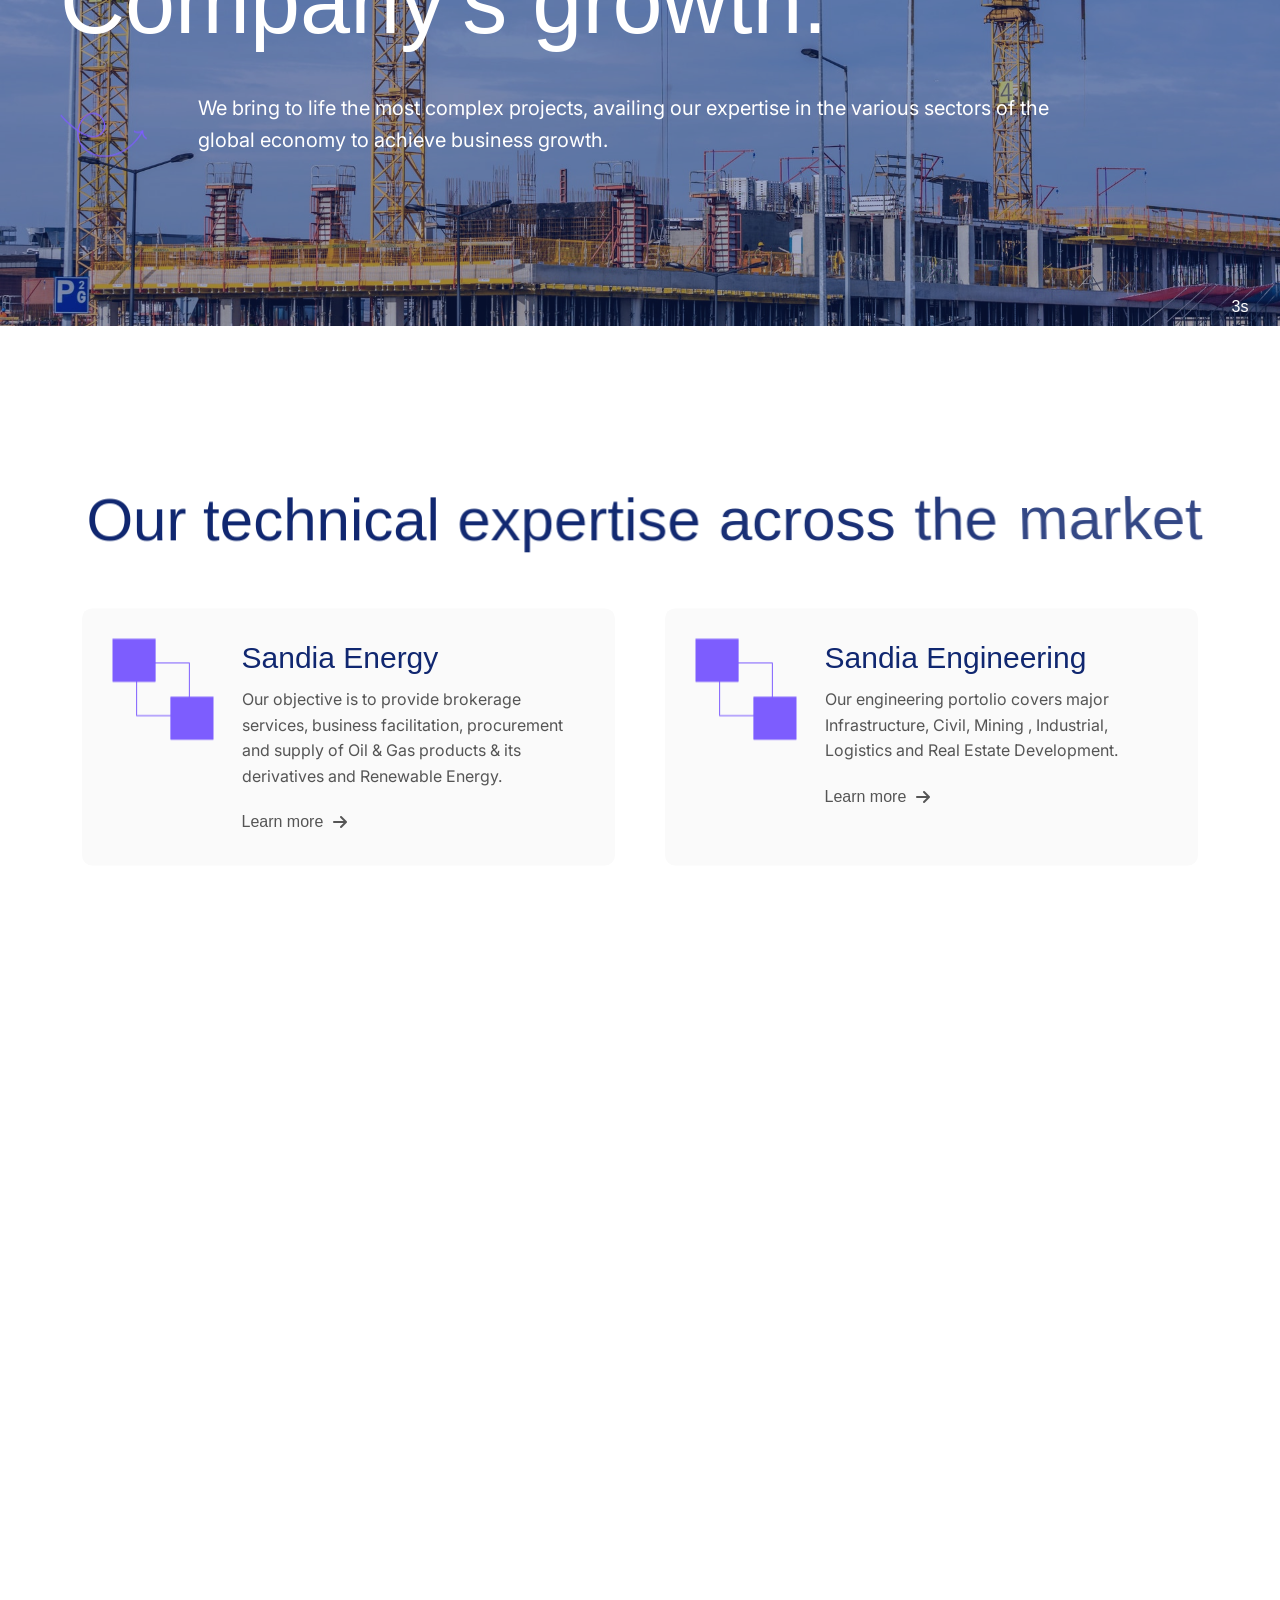
==== commit c5f52c23: "homepage additions" ====
--- a/index.html
+++ b/index.html
@@ -65,9 +65,17 @@
       <header class="header__area-4">
         <div class="header__wrapper-4">
           <div class="header__logo-4">
-            <a href="index-3.html"><img src="assets/imgs/sg/logo.png" alt="Logo"></a>
+            <a href="index.html"><img src="assets/imgs/sg/logo.png" alt="Logo"></a>
           </div>
           <div class="header__others-4">
+            <div class="dropdown d-none">What we do
+              <ul class="dropdown-menu">
+                <li><a href="#">action 1</a></li>
+                <li><a href="#">action 2</a></li>
+                <li><a href="#">action 3</a></li>
+                <li><a href="#">action 4</a></li>
+              </ul>
+            </div>
             <div class="search--box d-none">
               <button class="search-icon"><i class="fa-solid fa-magnifying-glass"></i></button>
               <button class="search-close"><i class="fa-solid fa-xmark"></i></button>
@@ -75,8 +83,21 @@
                 <input type="search" name="s" placeholder="Search...">
               </form>
             </div>
-            <div class="btn-wrap">
-              <a href="contact.html" class="cxu-btn-border">Get in Touch</a>
+            <div class="btn-wrap d-nonee">
+              <nav class="home-menu">
+                <ul>
+                  <li class="has-submenu"><a href="#!" class="cxu-btn-borderr">About Us</a>
+                    <ul class="sub-menu">
+                      <li><a target="_blank" href="https://sandia-energy.com">Sandia Energy</a></li>
+                      <li><a target="_blank" href="https://sandia-engineering.com">Sandia Engineering</a></li>
+                      <li><a target="_blank" href="https://sandia-agric.com">Sandia Agric</a></li>
+                      <li><a target="_blank" href="https://sansarinnovations.com">Sansar Innovations</a></li>
+                      <li><a target="_blank" href="#!">Sandia Commodities</a></li>
+                    </ul>
+                  </li>
+                </ul>
+              </nav>
+              <!-- <a href="contact.html" class="cxu-btn-border">Get in Touch</a> -->
             </div>
             <button class="hamburger" id="offcanvas_hamburger_2">
               <img src="assets/imgs/logo/hamburger-4.png" alt="Icon">
@@ -150,7 +171,7 @@
               <!-- item 1 -->
               <div class="swiper-slide">
                 <!-- <div class="slide" style="background-image: url(assets/imgs/breadcrumb/service.jpg);"> -->
-                <div class="slide" style="background-image: url(assets/imgs/sg/agric4.jpg);">
+                <div class="slide" style="background-image: url(assets/imgs/sg/agric1.jpg);">
                   <h1 class="title"> We Create <br><span>Meaningful</span> Solutions</h1>
                   <div class="info">
                     <div class="shape">
@@ -158,8 +179,8 @@
                     </div>
                     <div class="text">
                       <p>We bring to life the most complex projects, availing our expertise in the various sectors of the global economy to achieve business growth.</p>
-                      <a href="about-us.html" class="cxu-btn-primary">Know More
-                      <i class="fa-solid fa-arrow-right"></i></a>
+                      <!-- <a href="about-us.html" class="cxu-btn-primary">Know More
+                      <i class="fa-solid fa-arrow-right"></i></a> -->
                     </div>
                   </div>
                 </div>
@@ -175,16 +196,16 @@
                     </div>
                     <div class="text">
                       <p>We bring to life the most complex projects, availing our expertise in the various sectors of the global economy to achieve business growth.</p>
-                      <a href="about-us.html" class="cxu-btn-primary">Know More
-                      <i class="fa-solid fa-arrow-right"></i></a>
+                      <!-- <a href="about-us.html" class="cxu-btn-primary">Know More
+                      <i class="fa-solid fa-arrow-right"></i></a> -->
                     </div>
                   </div>
                 </div>
               </div>
               <!-- item 3 -->
               <div class="swiper-slide">
-                <!-- <div class="slide" style="background-image: url(assets/imgs/breadcrumb/about-us.jpg);"> -->
-                <div class="slide" style="background-image: url(assets/imgs/sg/oil.jpg);">
+                <!-- <div class="slide" style="background-image: url(assets/imgs/sg/oil.jpg);"> -->
+                <div class="slide" style="background-image: url(assets/imgs/breadcrumb/about-us.jpg);">
                   <h1 class="title cxu-words">We are your <br><span>Partner</span> not a Client!</h1>
                   <div class="info">
                     <div class="shape">
@@ -192,8 +213,8 @@
                     </div>
                     <div class="text">
                       <p>We bring to life the most complex projects, availing our expertise in the various sectors of the global economy to achieve business growth.</p>
-                      <a href="about-us.html" class="cxu-btn-primary">Know More
-                        <i class="fa-solid fa-arrow-right"></i></a>
+                      <!-- <a href="about-us.html" class="cxu-btn-primary">Know More
+                      <i class="fa-solid fa-arrow-right"></i></a> -->
                     </div>
                   </div>
                 </div>
--- a/assets/css/master.css
+++ b/assets/css/master.css
@@ -428,6 +428,7 @@
 
 body {
   font-family: var(--font-unbounded);
+  
 }
 
 html {
@@ -1859,6 +1860,84 @@
 /*----------------------------------------*/
 /*  10. MENU CSS START
 /*----------------------------------------*/
+.home-menu ul li {
+  display: inline-block;
+  padding: 0 5px;
+}
+.home-menu ul li:hover > .sub-menu {
+  top: 80px;
+  opacity: 1;
+  visibility: visible;
+}
+.home-menu ul li a {
+  display: block;
+  padding: 25px 3px;
+  color: var(--gray);
+  font-size: 14px;
+  font-weight: 400;
+  line-height: 1.7;
+  text-transform: uppercase;
+  font-family: var(--font-inter);
+  -webkit-transition: all 0.5s;
+  transition: all 0.5s;
+  position: relative;
+}
+.home-menu .sub-menu {
+  position: absolute;
+  width: 260px;
+  top: 100px;
+  background-color: var(--sandia-3);
+  padding: 10px 0;
+  opacity: 0;
+  visibility: hidden;
+  -webkit-transition: all 0.3s;
+  transition: all 0.3s;
+  -webkit-box-shadow: rgba(17, 12, 46, 0.15) 0px 48px 100px 0px;
+  box-shadow: rgba(17, 12, 46, 0.15) 0px 48px 100px 0px;
+  z-index: 99;
+  border-radius: 20px 20px 20px 20px;
+}
+.home-menu .sub-menu li {
+  padding: 0 30px;
+  display: block;
+  text-align: start;
+  position: relative;
+}
+.home-menu .sub-menu li:hover .sub-menu {
+  top: 0;
+  inset-inline-start: 100%;
+  opacity: 1;
+  visibility: visible;
+  
+}
+.home-menu .sub-menu li a {
+  padding: 5px 0;
+}
+.home-menu .sub-menu li a:hover {
+  letter-spacing: 1px;
+  color: var(--secondary);
+
+}
+.home-menu .sub-menu li a::after {
+  display: none;
+}
+.home-menu .sub-menu .sub-menu {
+  position: absolute;
+  width: 260px;
+  inset-inline-start: 90%;
+  top: 0;
+  background-color: var(--secondary);
+  padding: 20px 0;
+  opacity: 0;
+  visibility: hidden;
+  -webkit-transition: all 0.3s;
+  transition: all 0.3s;
+  -webkit-box-shadow: rgba(17, 12, 46, 0.15) 0px 48px 100px 0px;
+  box-shadow: rgba(17, 12, 46, 0.15) 0px 48px 100px 0px;
+}
+/* end */
+
+/* main menu */
 .main-menu ul li {
   display: inline-block;
   padding: 0 20px;
@@ -2688,17 +2767,19 @@
     grid-template-columns: 1fr 1fr;
   }
 }
+/* header wrapper top */
 .header__wrapper-4 {
   gap: 15px;
   display: -ms-grid;
   display: grid;
   -webkit-box-align: center;
-      -ms-flex-align: center;
-          align-items: center;
+  -ms-flex-align: center;
+  align-items: center;
   -ms-grid-columns: auto 15px auto;
   grid-template-columns: auto auto;
   padding: 20px 100px;
 }
+
 @media (max-width: 1399px) {
   .header__wrapper-4 {
     padding: 20px 30px;
@@ -2866,11 +2947,11 @@
   display: -ms-flexbox;
   display: flex;
   -webkit-box-align: center;
-      -ms-flex-align: center;
-          align-items: center;
+  -ms-flex-align: center;
+  align-items: center;
   -webkit-box-pack: end;
-      -ms-flex-pack: end;
-          justify-content: flex-end;
+  -ms-flex-pack: end;
+  justify-content: flex-end;
 }
 .header__others-4 .hamburger {
   width: 50px;
@@ -2879,6 +2960,7 @@
   border: 1px solid var(--white-3);
   border-radius: 100%;
 }
+
 @media (max-width: 767px) {
   .header__others-4 .btn-wrap {
     display: none;
@@ -2888,6 +2970,67 @@
   color: var(--white);
   padding: 15px 36px;
 }
+/* at sandia */
+
+.dropdown {
+  background: var(--sandia);
+  color: #fff;
+  cursor: pointer;
+  height: 50px;
+  line-height: 50px;
+  position: relative;
+  width: 180px;
+  text-align: center;
+  text-decoration: none;
+  z-index: 1;
+  transform: perspective(1000px);
+  -webkit-box-shadow: 0 2px 2px 0 rgba(0, 0, 0, 0.14), 0 3px 1px -2px rgba(0, 0, 0, 0.12), 0 1px 5px 0 rgba(0, 0, 0, 0.2);
+  box-shadow: 0 2px 2px 0 rgba(0, 0, 0, 0.14), 0 3px 1px -2px rgba(0, 0, 0, 0.12), 0 1px 5px 0 rgba(0, 0, 0, 0.2);
+}
+
+.dropdown-menu {
+  background-color: #fff;
+  list-style-type: none;
+  margin: 0;
+  padding: 0;
+  position: absolute;
+  left: 0;
+  opacity: 0;
+  text-align: center;
+  top: 0;
+  visibility: hidden;
+  z-index: -99999;
+}
+
+.dropdown-menu li:first-child {
+  cursor: default;
+}
+
+.dropdown-menu a {
+  color: #000;
+  display: inline-block;
+  width: 100%;
+  text-decoration: none;
+  -webkit-transition: all 1s;
+  transition: all 3s;
+}
+
+.dropdown-menu a:hover {
+  background: #ba68c8;
+  color: #fff;
+}
+
+.dropdown:hover .dropdown-menu {
+  background: #7b1fa2;
+  opacity: 1;
+  visibility: visible !important;
+  top: 100%;
+  width: 100%;
+  -webkit-transition: all .5s, background, 2s .5s linear;
+  transition: all .5s, background 2s .5s linear;
+}
+
+/* done */
 
 .hero__area {
   position: relative;
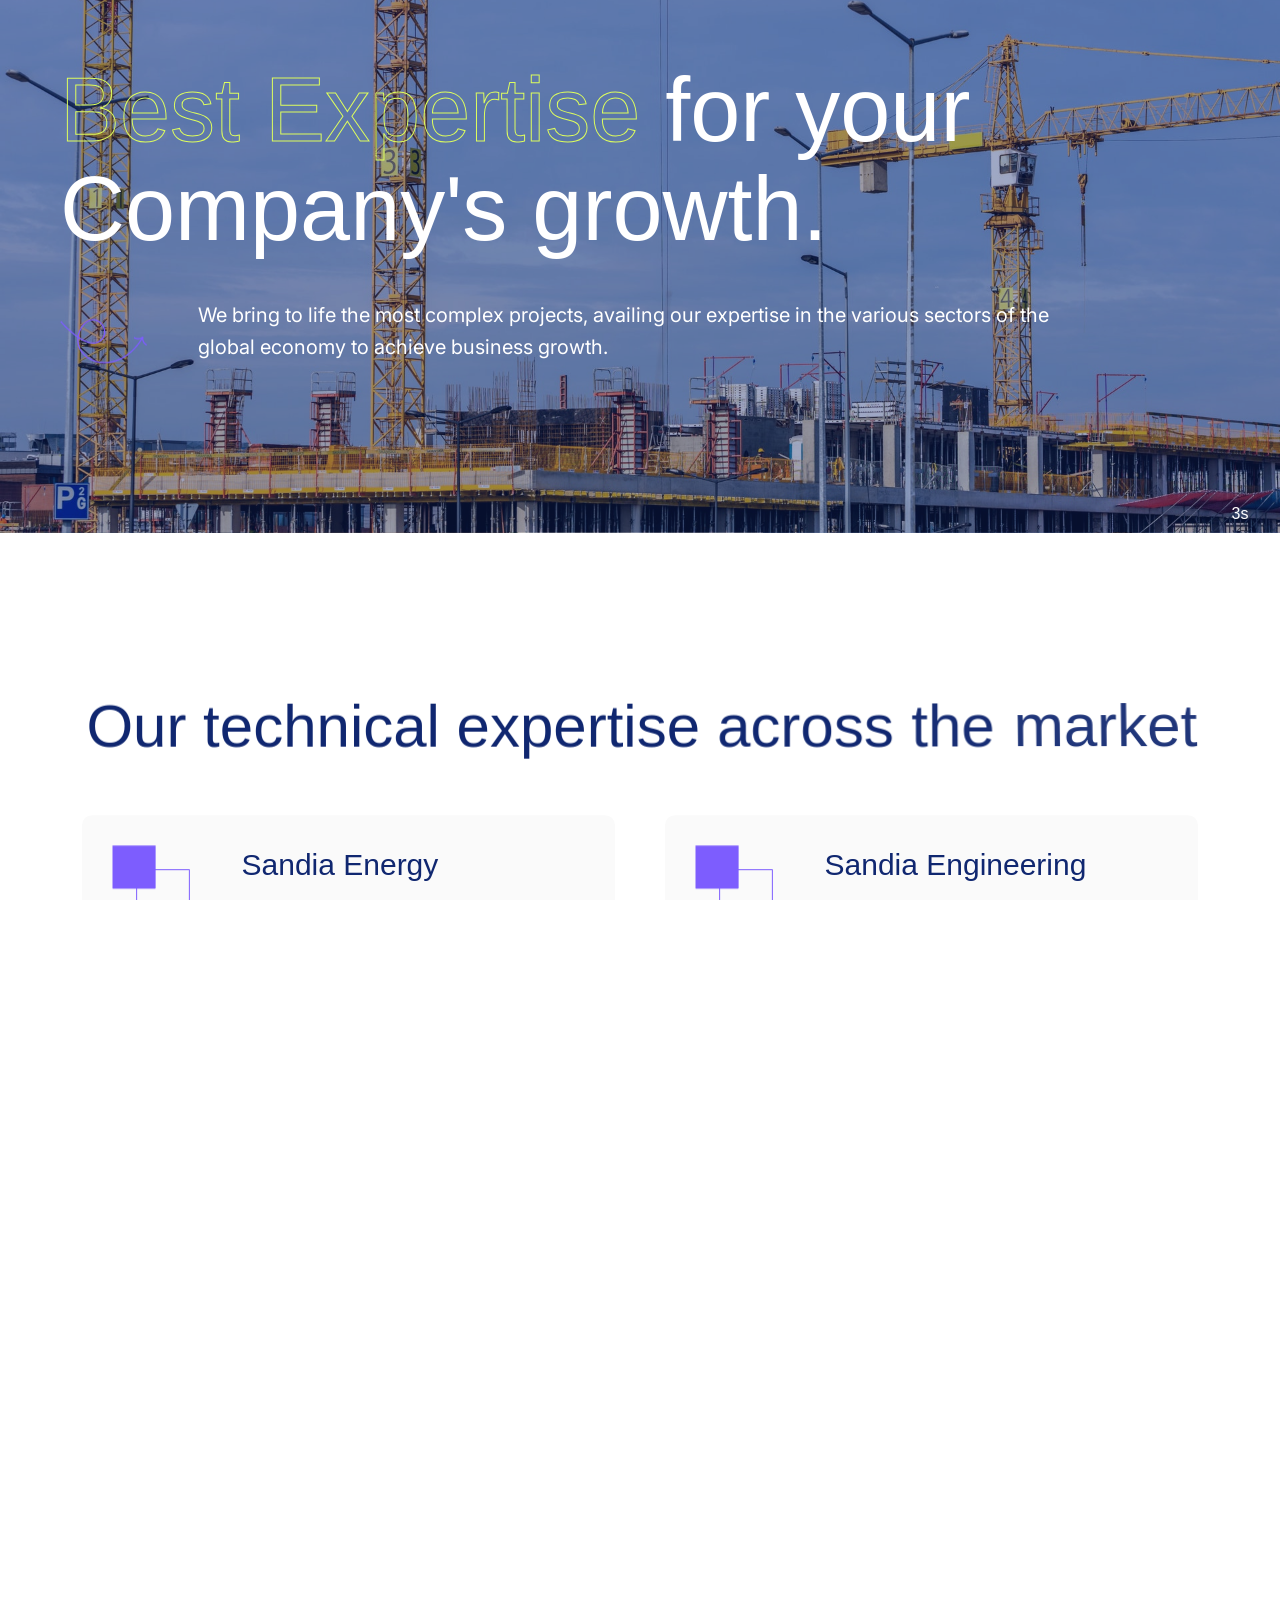
==== commit 4fd176f4: "design updates" ====
--- a/index.html
+++ b/index.html
@@ -83,10 +83,10 @@
                 <input type="search" name="s" placeholder="Search...">
               </form>
             </div>
-            <div class="btn-wrap d-nonee">
+            <div class="btn-wrap">
               <nav class="home-menu">
                 <ul>
-                  <li class="has-submenu"><a href="#!" class="cxu-btn-borderr">About Us</a>
+                  <li class="has-submenu"><a href="#!" class="cxu-btn-border-one">What we do</a>
                     <ul class="sub-menu">
                       <li><a target="_blank" href="https://sandia-energy.com">Sandia Energy</a></li>
                       <li><a target="_blank" href="https://sandia-engineering.com">Sandia Engineering</a></li>
--- a/assets/css/master.css
+++ b/assets/css/master.css
@@ -1015,6 +1015,29 @@
   overflow: hidden;
   z-index: 1;
 }
+/* cta link button */
+.cxu-btn-border-one {
+  gap: 10px;
+  font-size: 16px;
+  font-weight: 500;
+  line-height: 1.6;
+  color: var(--white);
+  display: -webkit-inline-box;
+  display: -ms-inline-flexbox;
+  display: inline-flex;
+  -webkit-box-align: center;
+  -ms-flex-align: center;
+  align-items: center;
+  padding: 20px 40px;
+  border-radius: 10px;
+  border: 1px solid var(--white);
+  position: relative;
+  overflow: hidden;
+  z-index: 1;
+}
+.cxu-btn-border-one:hover{
+  border: 1px solid var(--sandia);
+}
 .dir-rtl .cxu-btn-border i {
   -webkit-transform: rotate(180deg);
   transform: rotate(180deg);
@@ -4508,8 +4531,8 @@
   display: -ms-grid;
   display: grid;
   -webkit-box-align: center;
-      -ms-flex-align: center;
-          align-items: center;
+  -ms-flex-align: center;
+  align-items: center;
   -ms-grid-columns: 1fr 60px 1fr;
   grid-template-columns: 1fr 1fr;
 }
